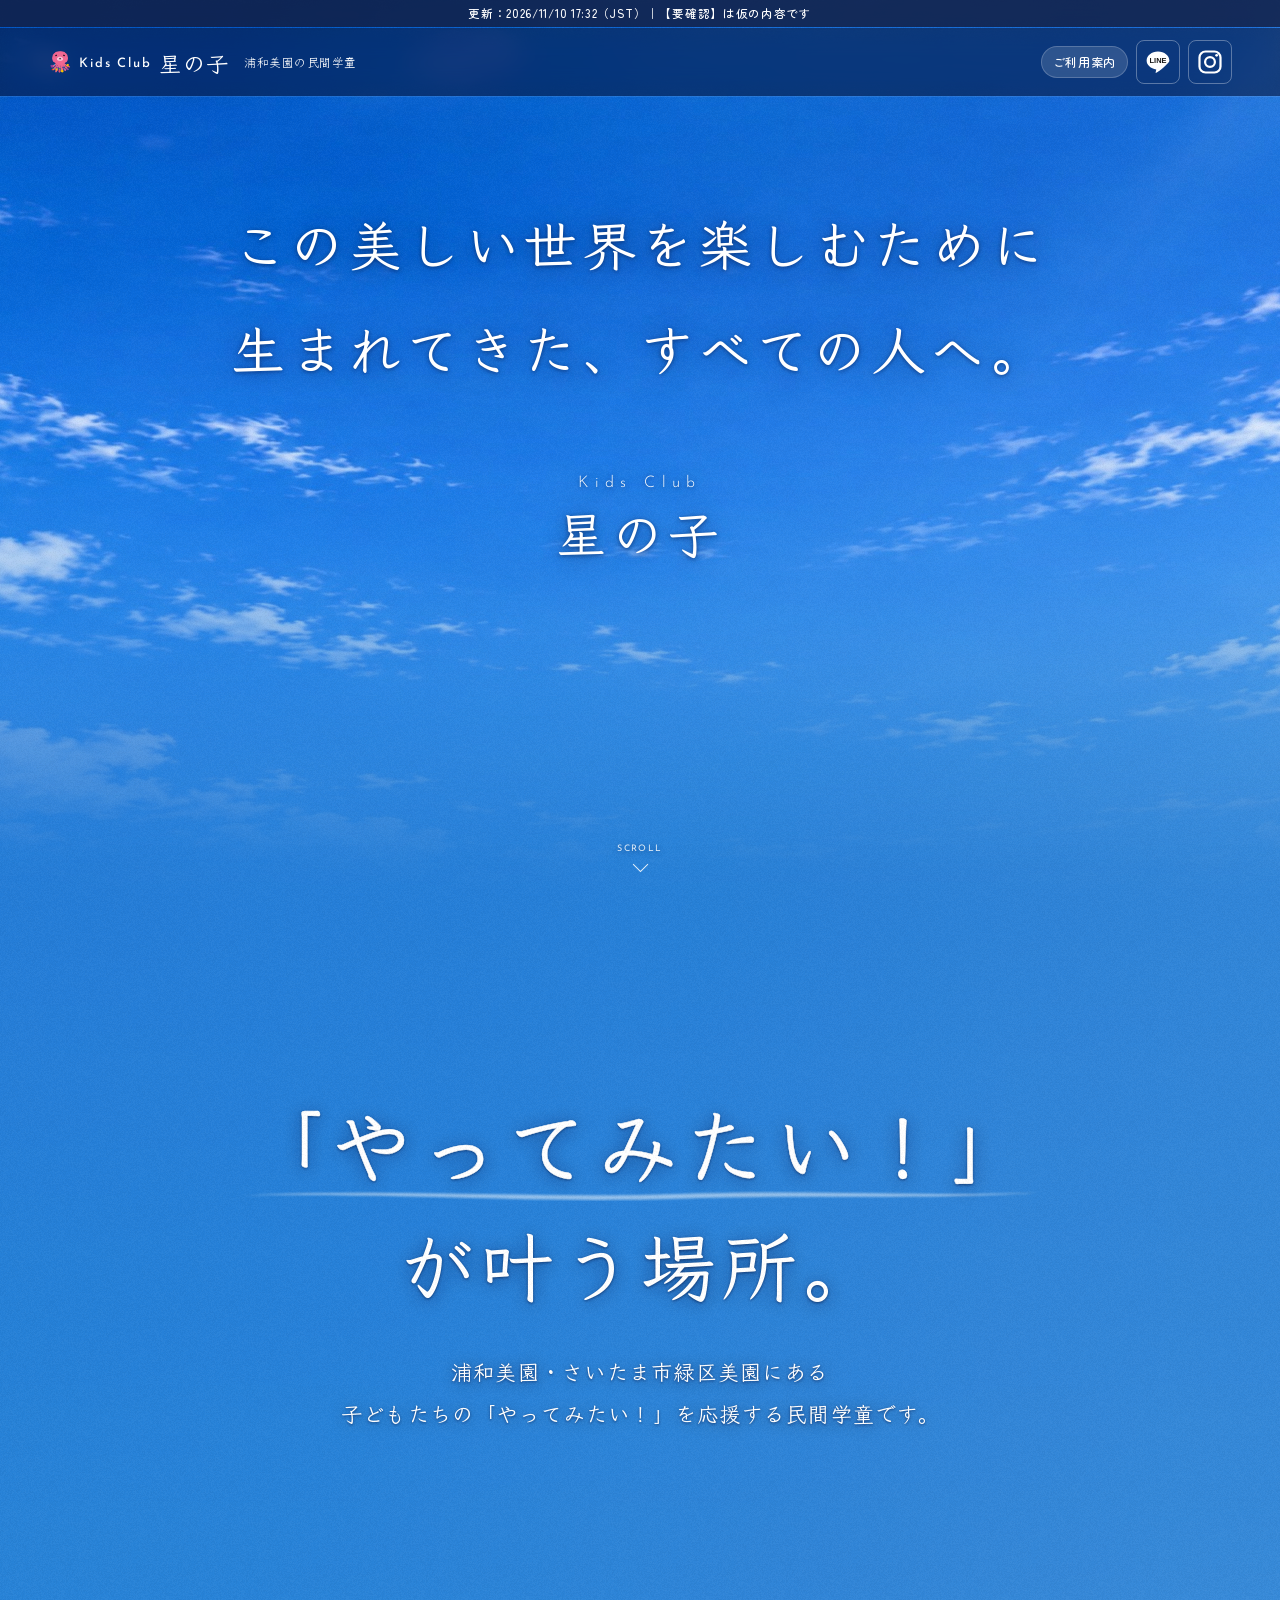
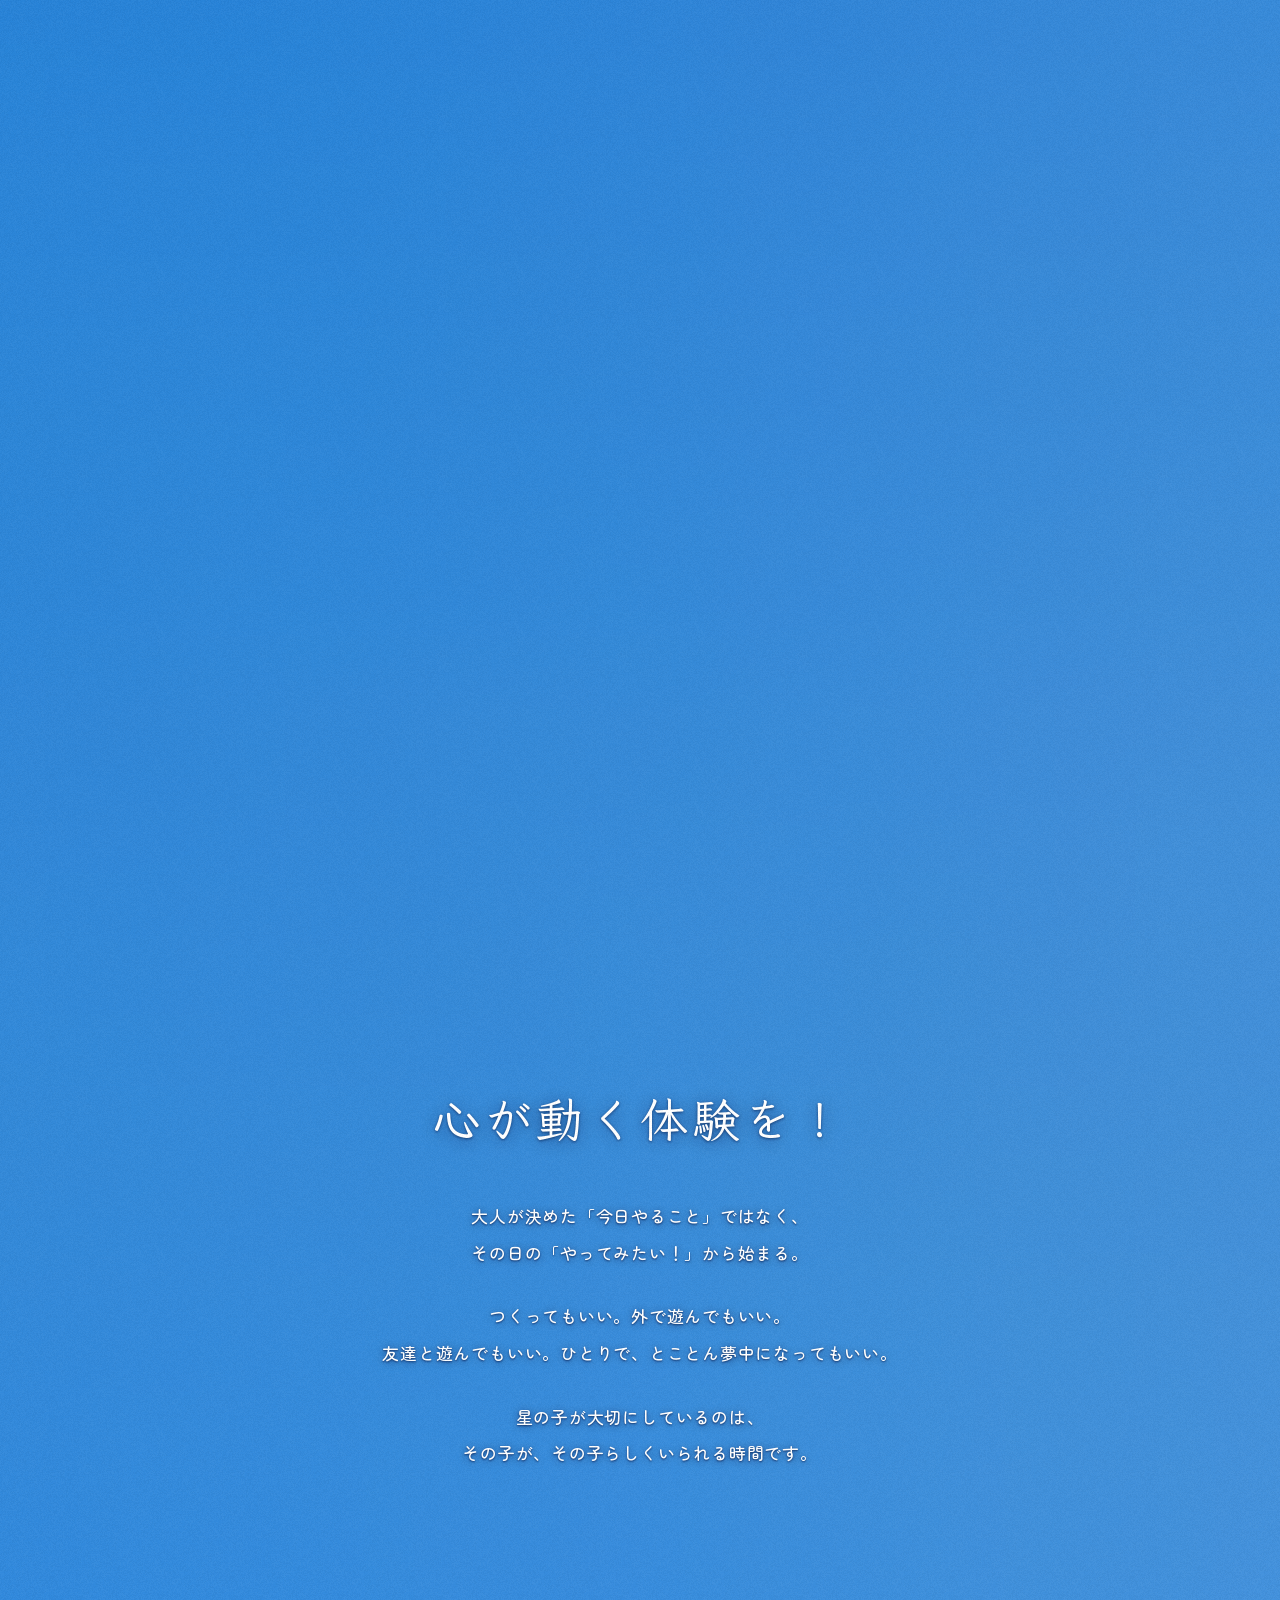
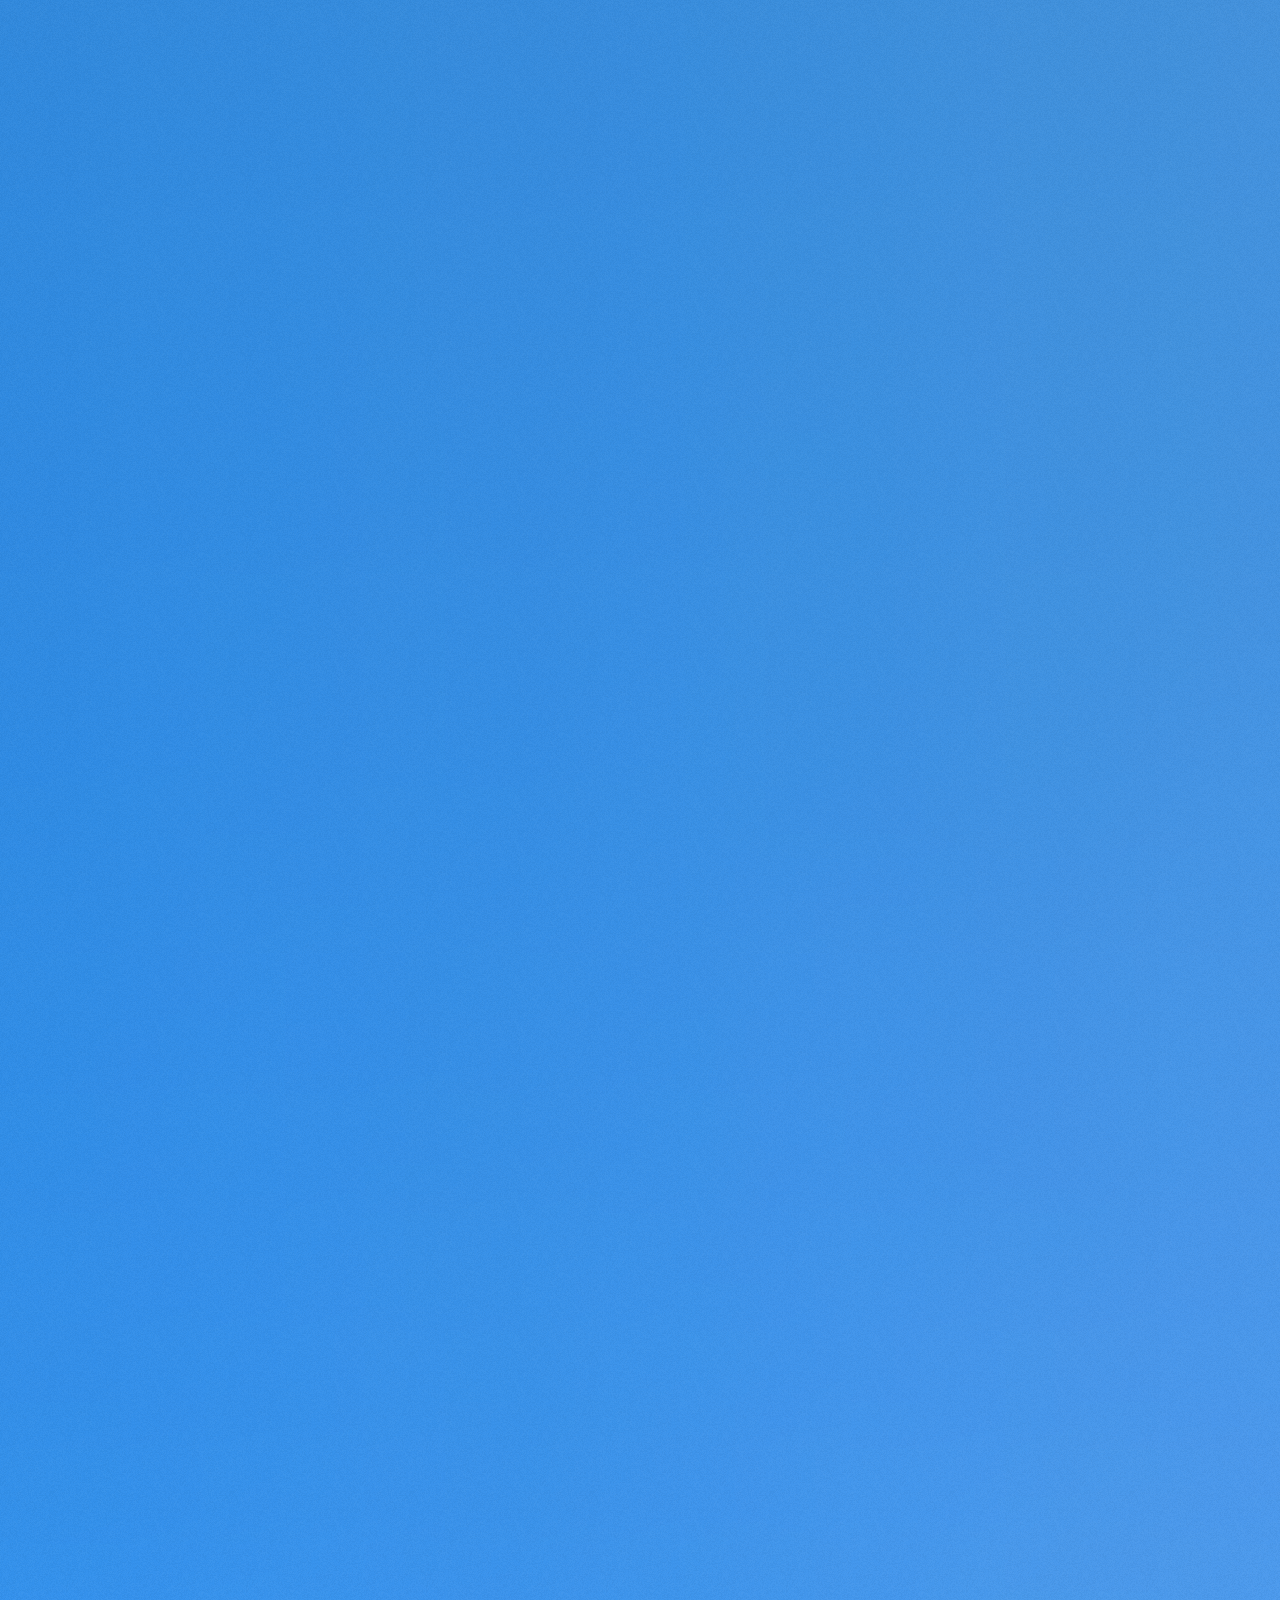
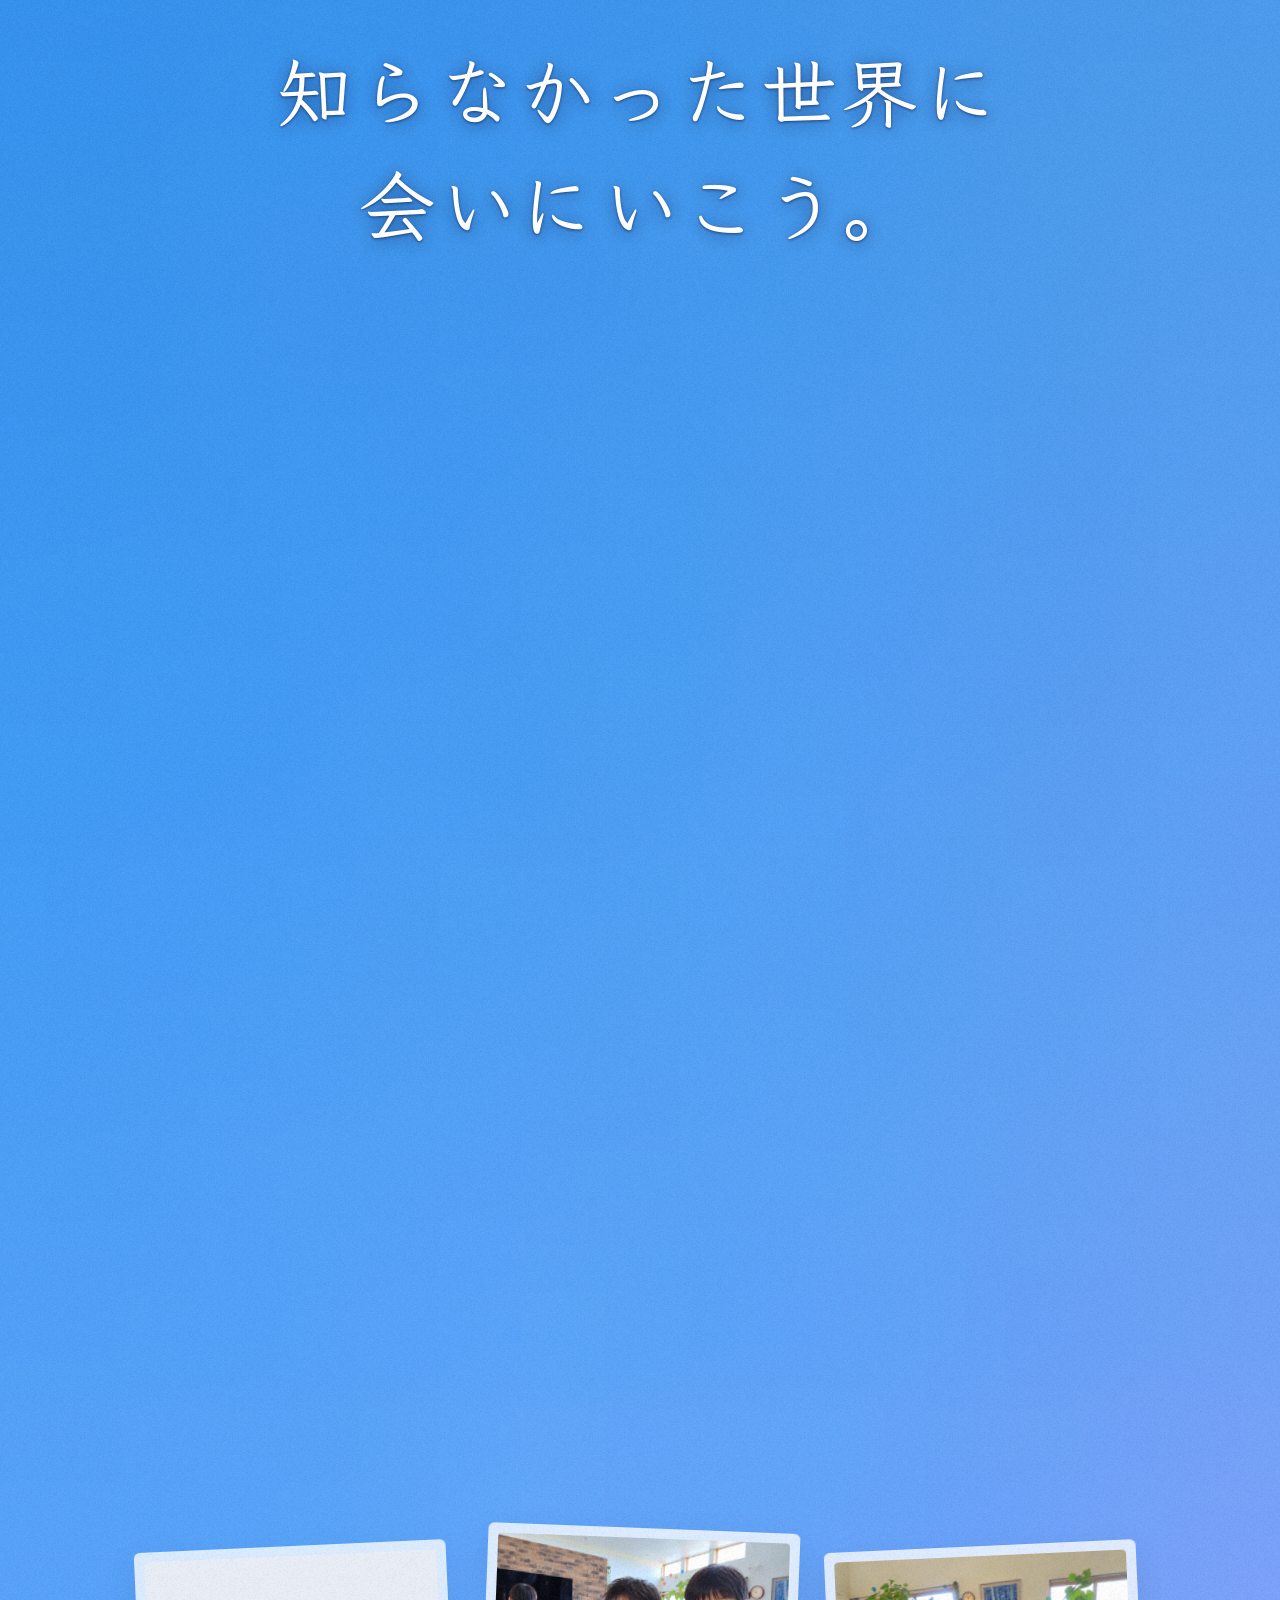
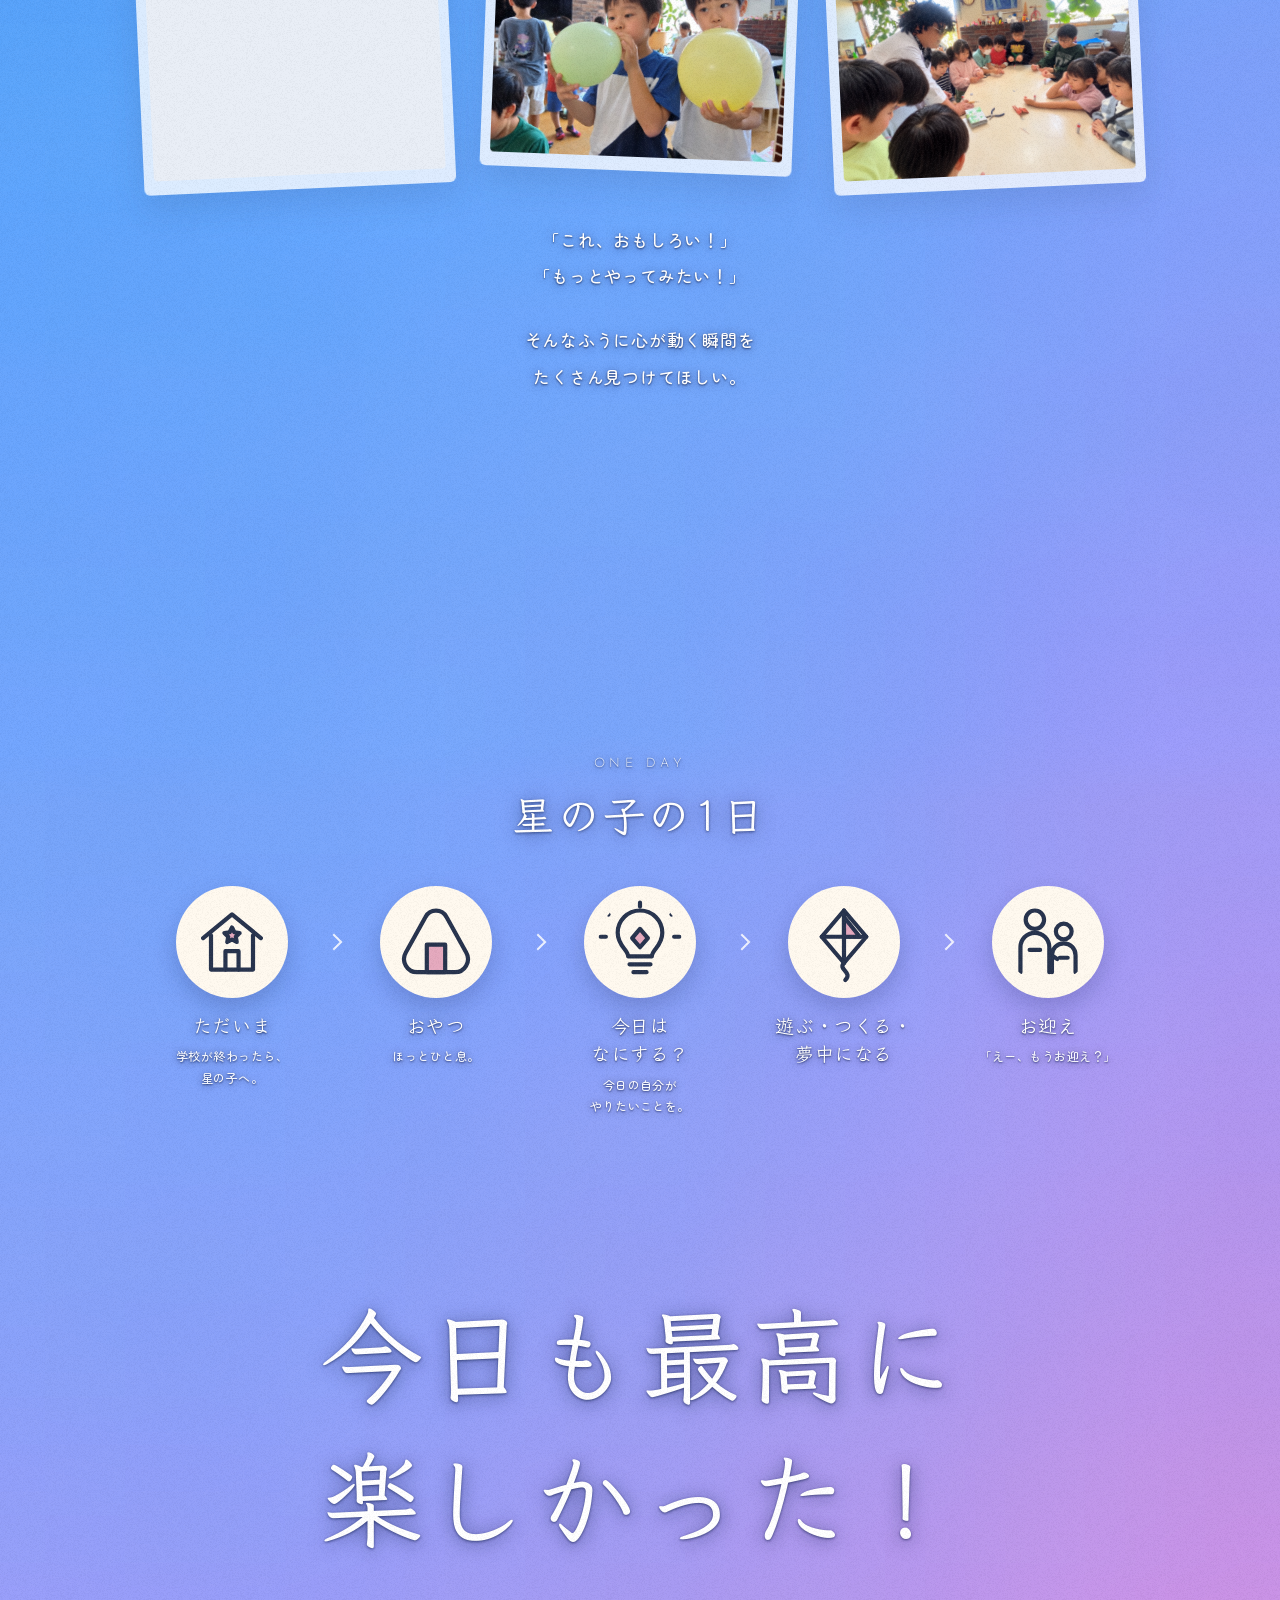
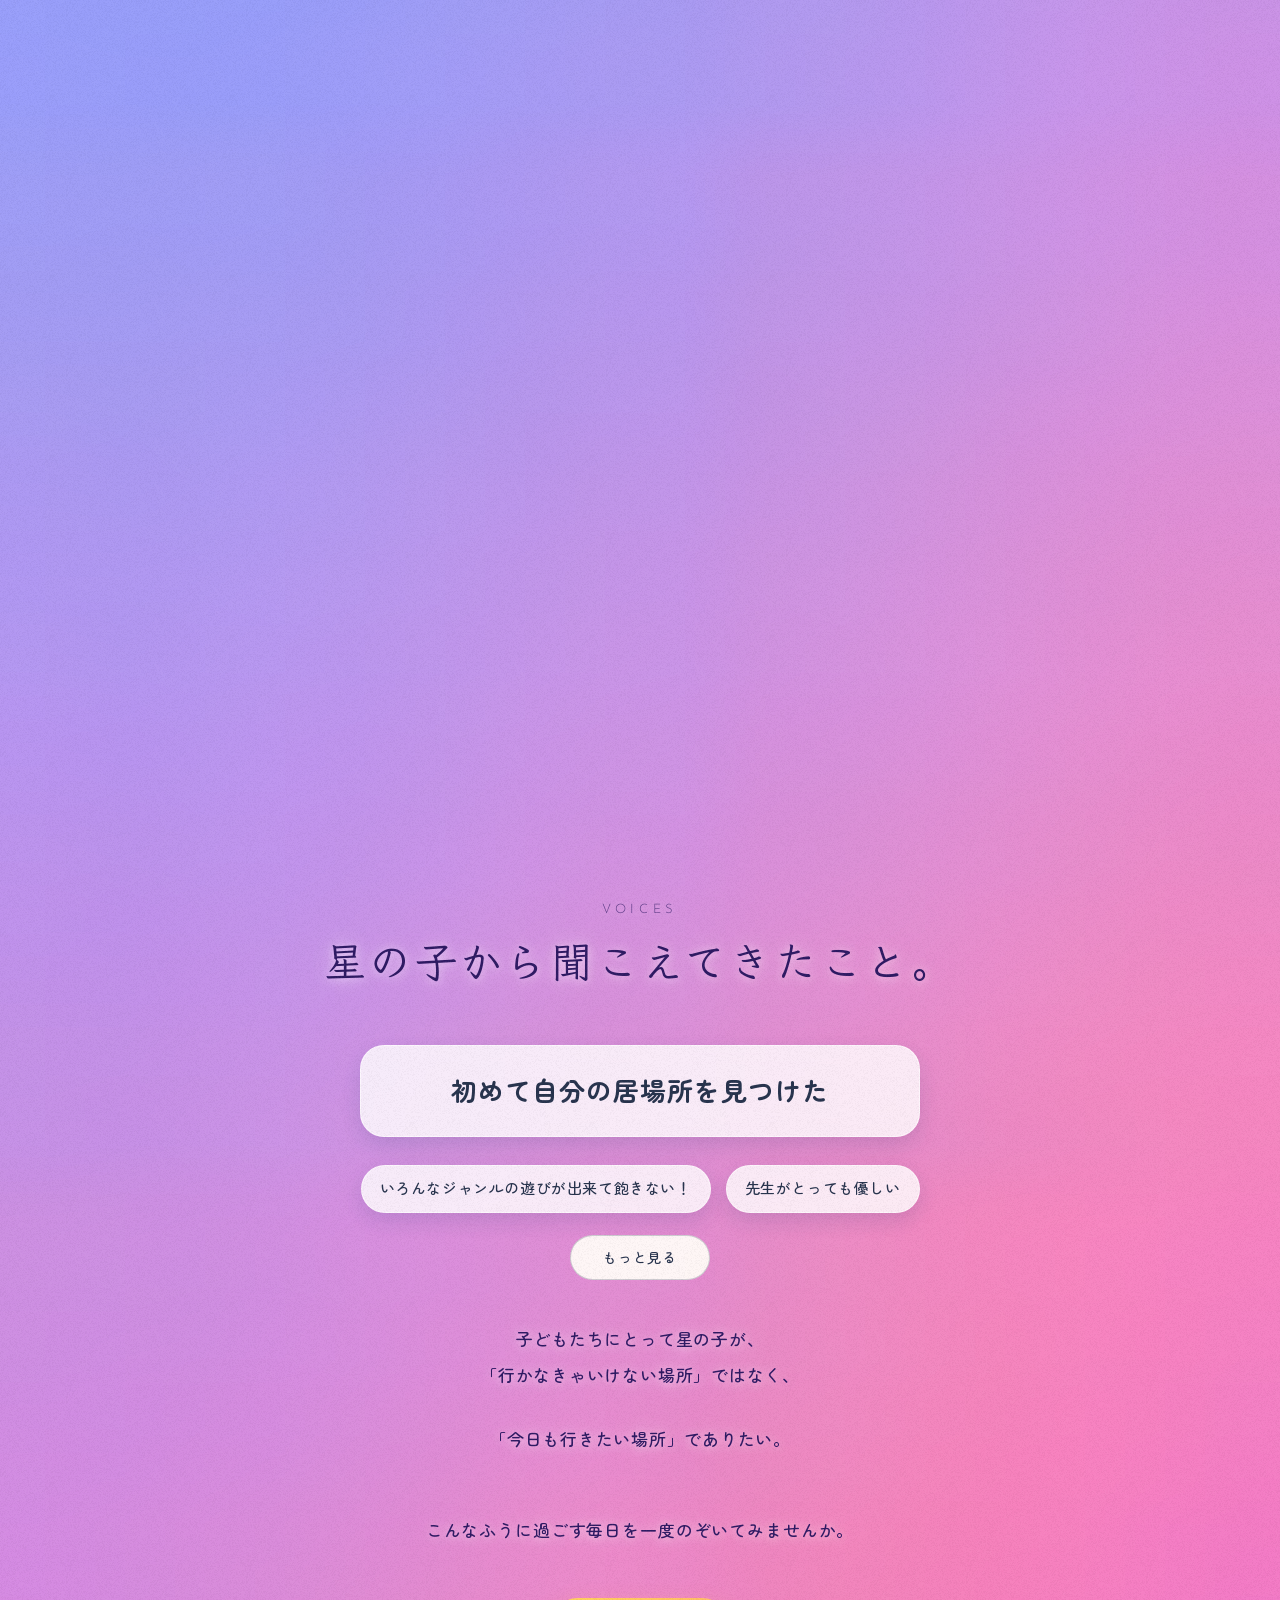
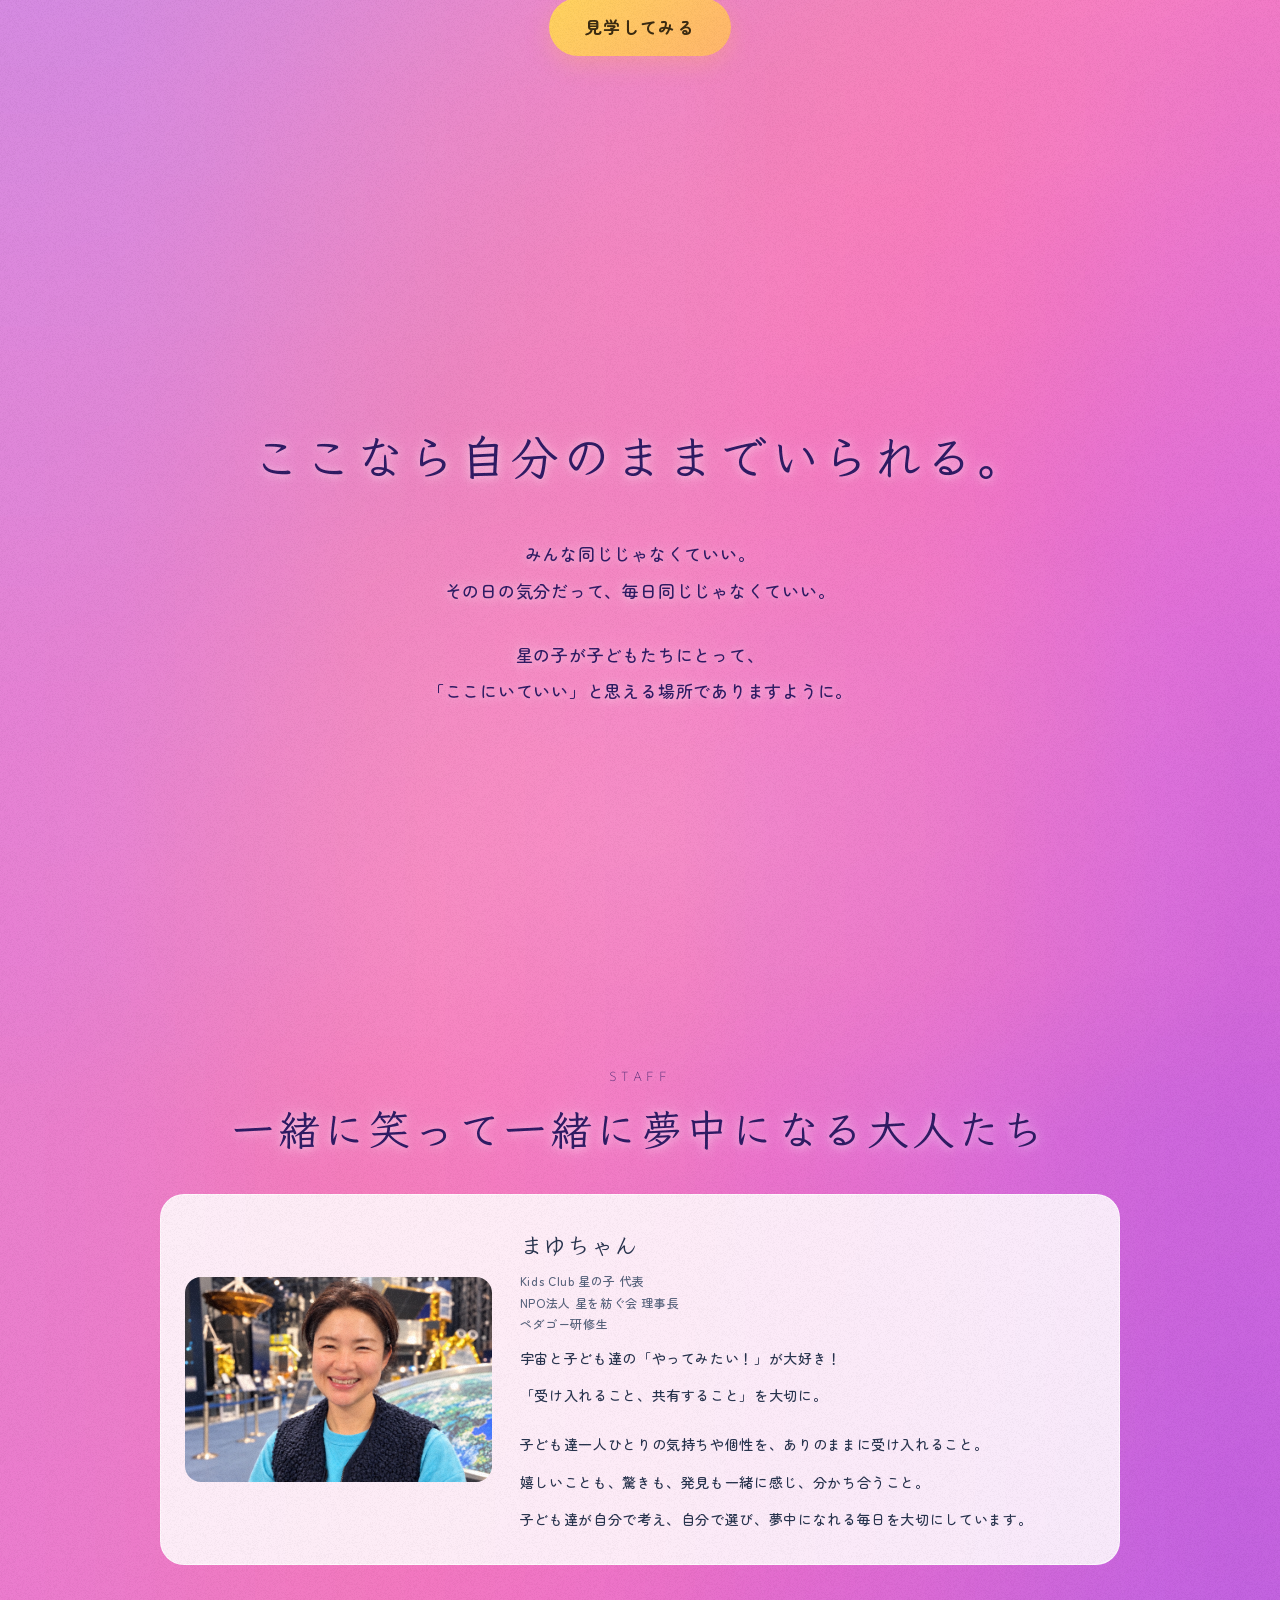
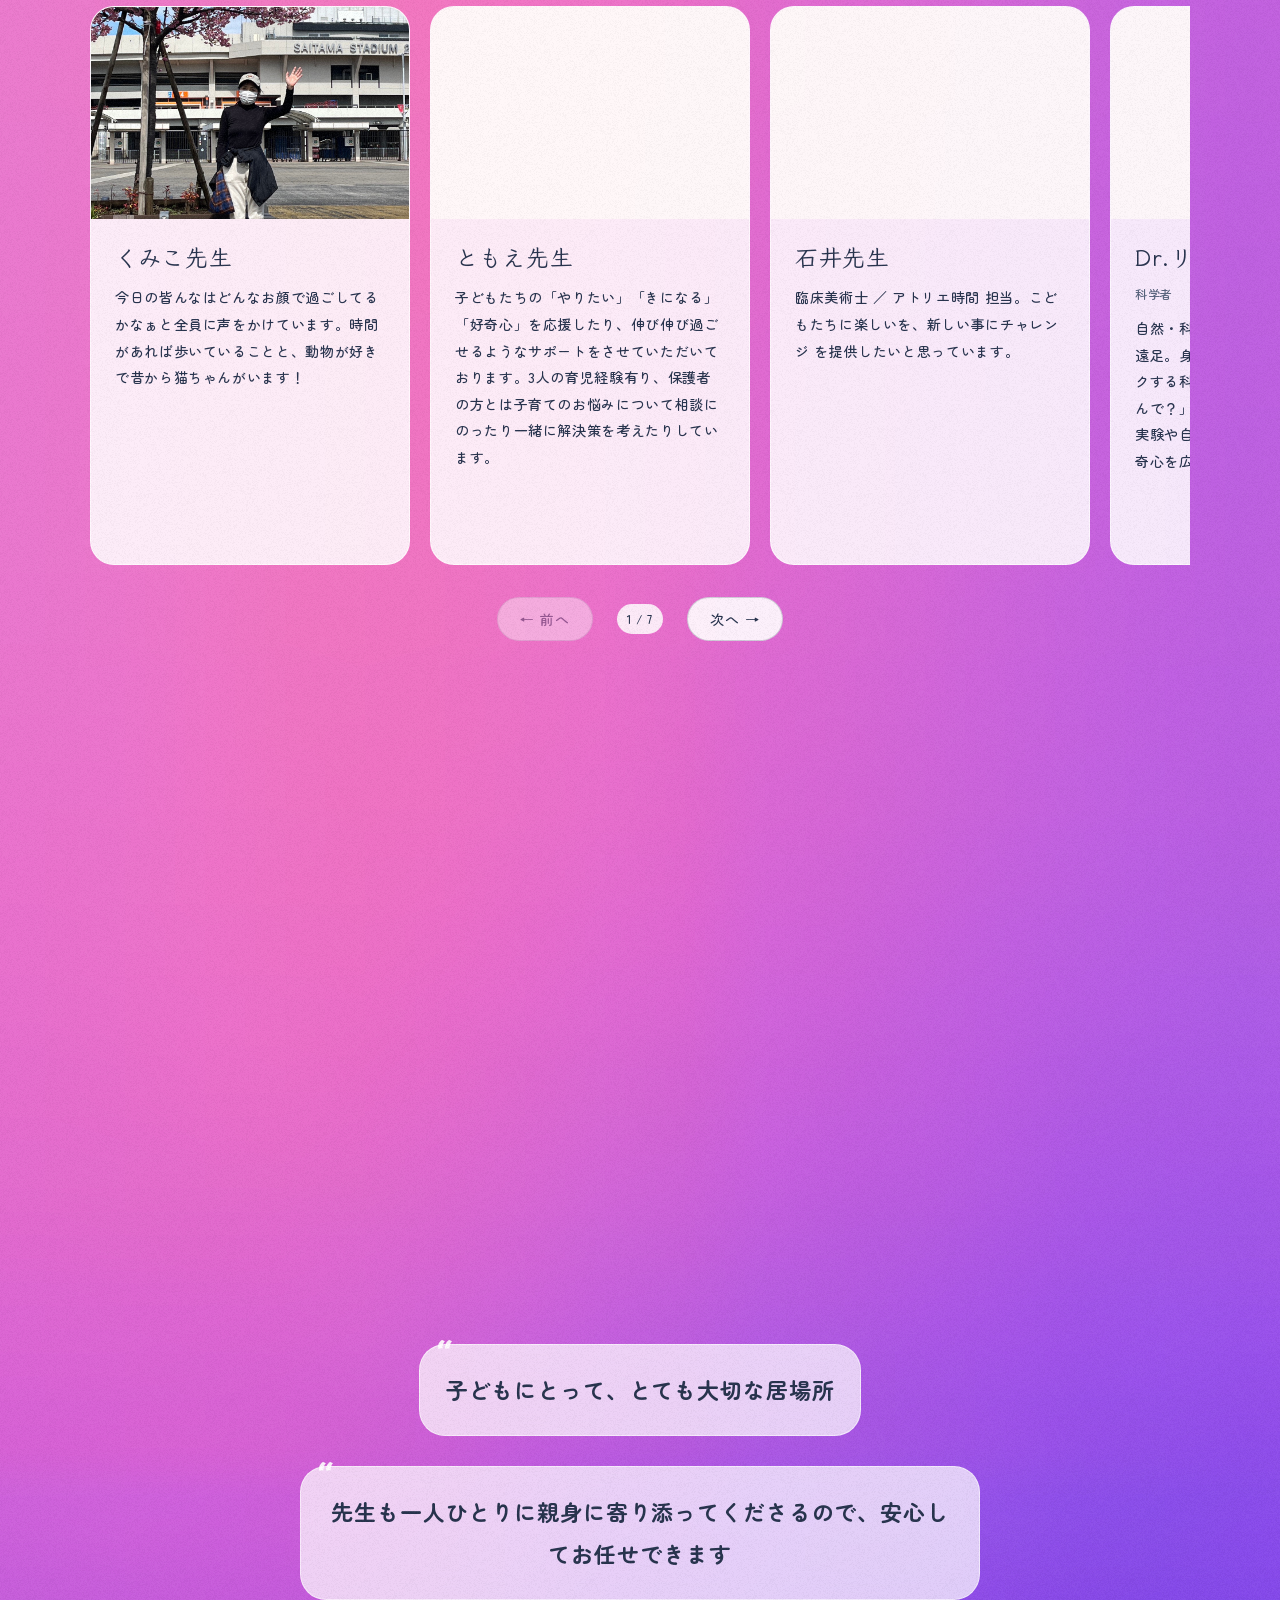
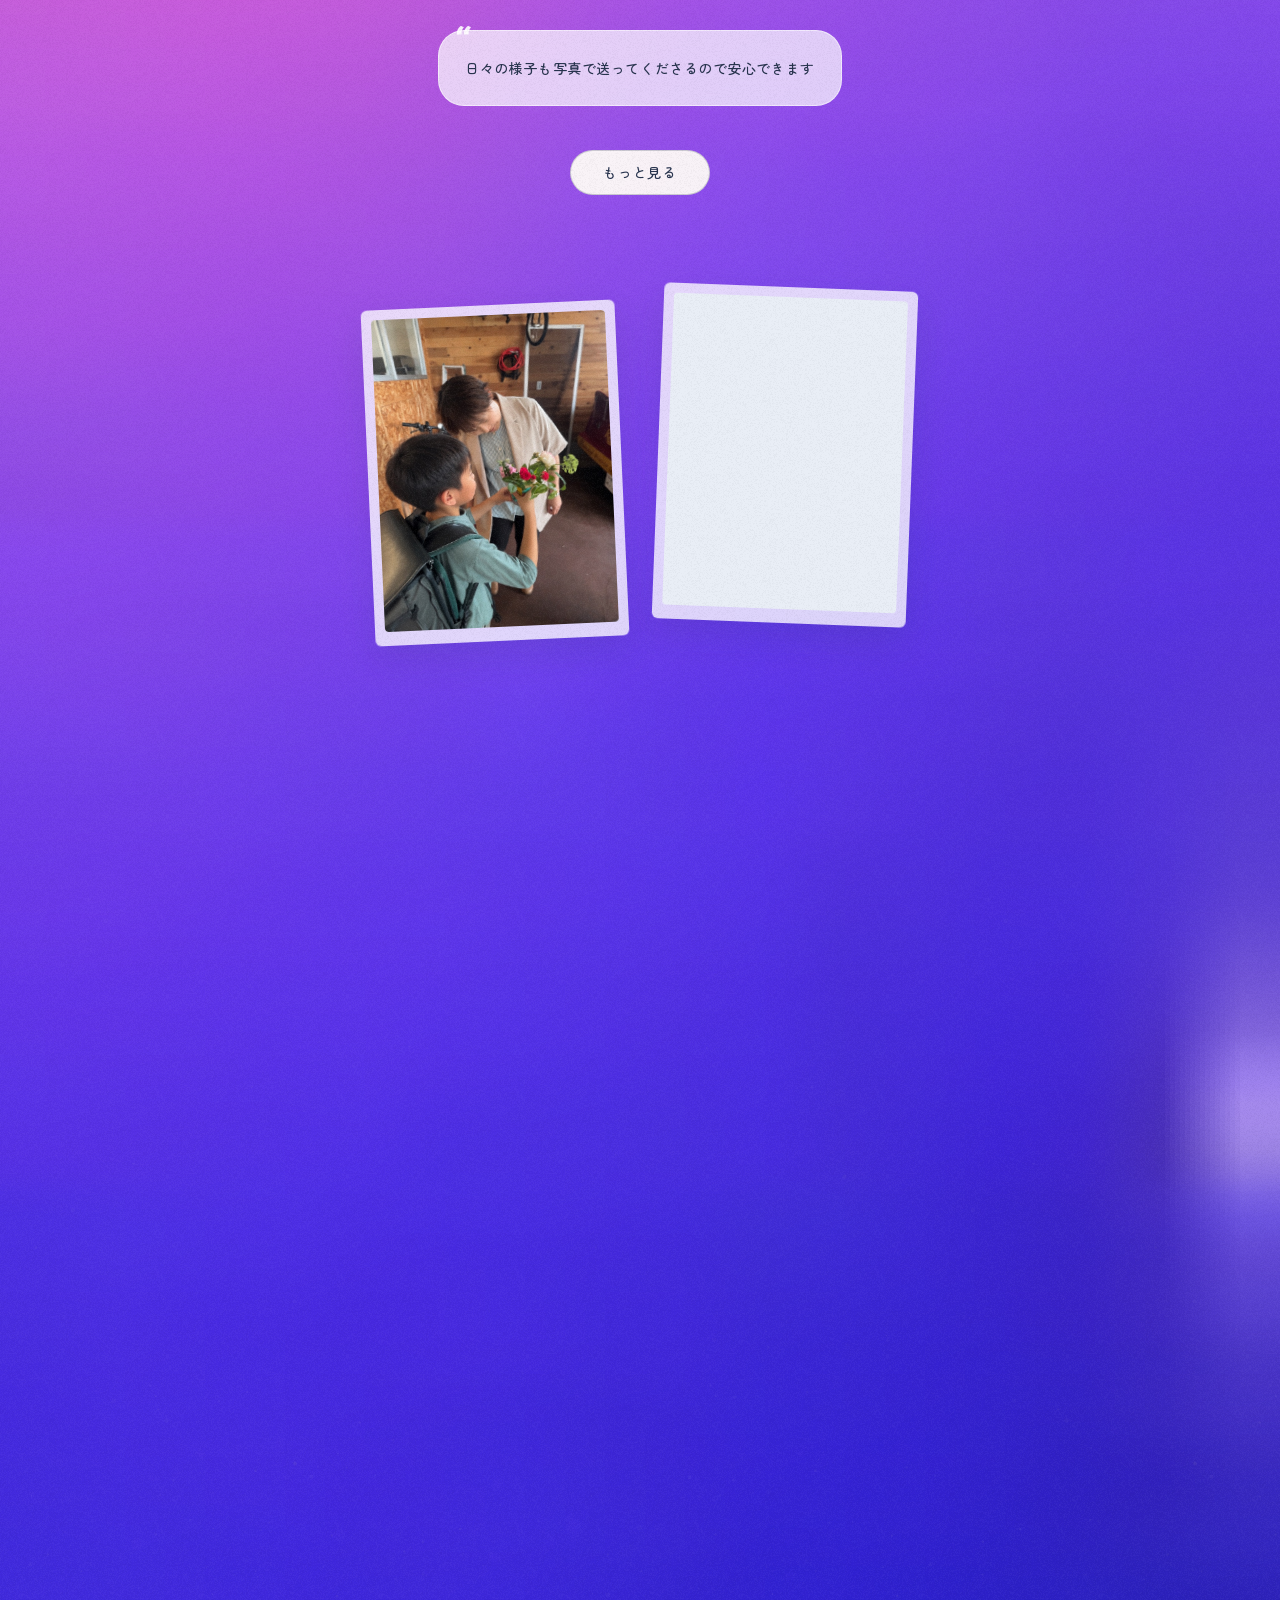
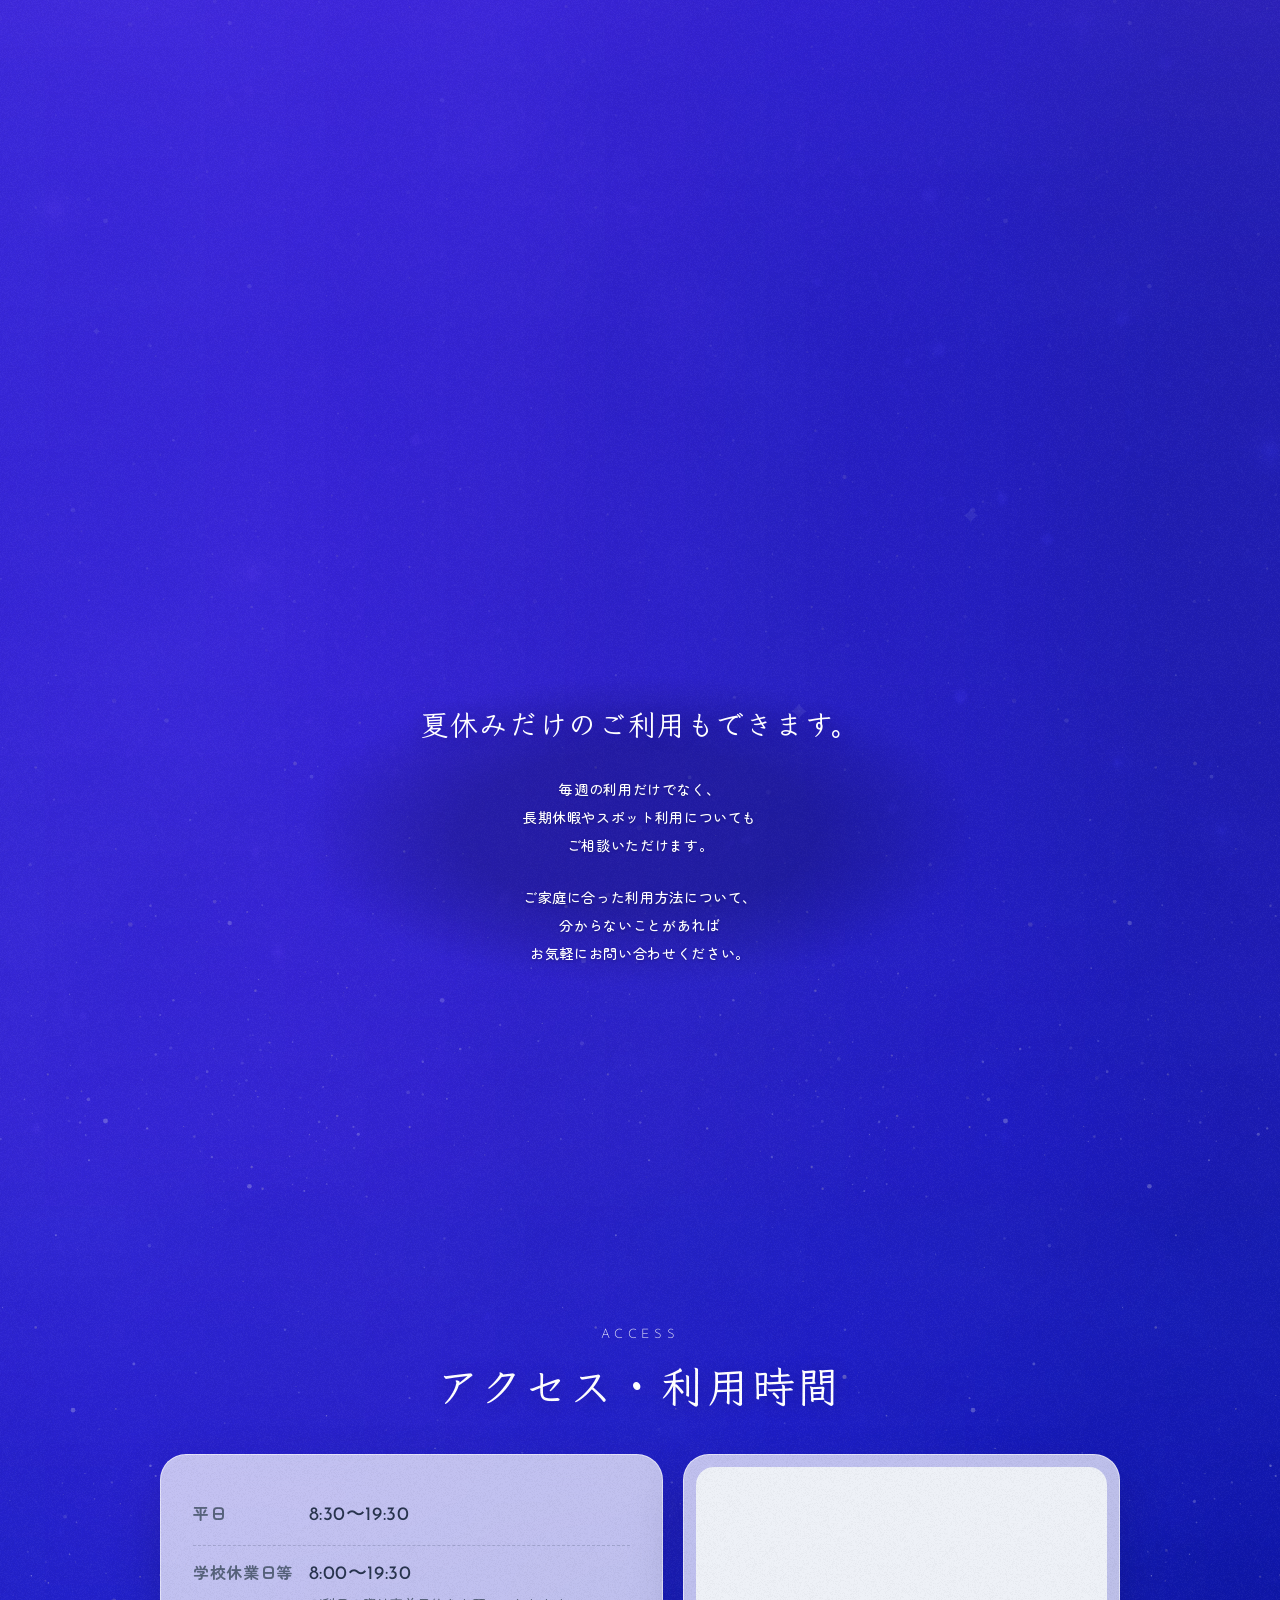
==== compare/white-text/index.html @ db09e5ba "Use Email footer label and refresh visible JST update time" ====
<!doctype html>
<html lang="ja">
<head>
<meta charset="utf-8">
<meta name="viewport" content="width=device-width, initial-scale=1, viewport-fit=cover">
<meta name="robots" content="noindex, nofollow">
<script>document.documentElement.classList.add('js')</script>
<title>浦和美園の民間学童｜Kids Club 星の子</title>
<meta name="description" content="浦和美園・さいたま市緑区美園の民間学童、Kids Club 星の子。子どもたちの「やってみたい！」を大切に、遊び・工作・科学・自然体験などを楽しめる場所です。先生紹介、料金、利用時間、アクセス、見学のご案内をご覧いただけます。">
<link rel="canonical" href="https://niniko99.github.io/hoshinoko-lp/">
<link rel="preconnect" href="https://fonts.googleapis.com">
<link rel="preconnect" href="https://fonts.gstatic.com" crossorigin>
<link href="https://fonts.googleapis.com/css2?family=Klee+One:wght@400;600&family=Zen+Maru+Gothic:wght@400;500;700&family=Josefin+Sans:wght@300;400;500;600;700&display=swap" rel="stylesheet">
<link rel="stylesheet" href="css/base.css?v=20261110-monochrome-social1">
<link rel="stylesheet" href="css/sections.css?v=20261110-choose-spacing1">
<link rel="stylesheet" href="css/space.css?v=20261110-photo-replay1">
<link rel="stylesheet" href="css/typography.css?v=20261027-read-weight2">
</head>
<body>

<svg width="0" height="0" style="position:absolute" aria-hidden="true">
  <symbol id="i-star" viewBox="0 0 24 24"><path d="M12 2.5l2.8 6 6.6.7-4.9 4.5 1.4 6.5L12 16.9l-5.9 3.3 1.4-6.5-4.9-4.5 6.6-.7z"/></symbol>
  <symbol id="i-camera" viewBox="0 0 64 64"><path d="M8 20h10l4-6h20l4 6h10v30H8z"/><circle cx="32" cy="35" r="9"/></symbol>
</svg>

<style>
.draft-bar{position:fixed;left:0;right:0;top:0;z-index:60;padding:calc(5px + env(safe-area-inset-top,0px)) 16px 5px;background:rgba(18,26,58,.8);-webkit-backdrop-filter:blur(8px);backdrop-filter:blur(8px);color:#fff;font:500 11.5px/1.5 "Zen Maru Gothic","Hiragino Maru Gothic ProN","Hiragino Sans",sans-serif;letter-spacing:.06em;text-align:center}
.site-header{top:var(--draft-bar-height,28px)}
@media(max-width:360px){.site-header{top:var(--draft-bar-height,48px)}}
</style>
<div class="draft-bar" data-nosnippet>更新：<time datetime="2026-11-10T17:32:36+09:00">2026/11/10 17:32</time>（JST）｜【要確認】は仮の内容です</div>
<header class="site-header" data-tone="light">
  <a class="brand" href="#top" aria-label="浦和美園の民間学童 Kids Club 星の子 トップへ">
    <img class="brand-mark" src="assets/src/hoshinoko-octopus-transparent.png" alt="" width="24" height="24" decoding="async">
    <span class="brand-identity"><span class="brand-sub">Kids Club</span><span class="brand-name">星の子</span></span>
    <span class="brand-area">浦和美園の民間学童</span>
  </a>
  <nav class="header-actions">
    <a class="header-cta" href="#price">ご利用案内</a>
    <a class="social-link social-link-line" href="https://line.me/R/ti/p/@274rrxlm" target="_blank" rel="noopener noreferrer" aria-label="公式LINE（新しいタブで開きます）" title="公式LINE">
      <svg viewBox="0 0 32 32" aria-hidden="true" focusable="false"><path fill="currentColor" d="M16 4C8.8 4 3 8.6 3 14.3c0 5.1 4.7 9.4 11 10.2l-.7 3.5c-.1.5.3.7.7.4 1.2-.7 6.6-4.2 9.5-7.2C27 18 29 16 29 14.3 29 8.6 23.2 4 16 4Z"/><text x="16" y="17.6" text-anchor="middle" fill="#171717" font-family="Arial,Helvetica,sans-serif" font-size="8.5" font-weight="700" letter-spacing="0">LINE</text></svg>
    </a>
    <a class="social-link social-link-instagram" href="https://www.instagram.com/hoshinoko42/" target="_blank" rel="noopener noreferrer" aria-label="星の子のInstagram（新しいタブで開きます）" title="Instagram">
      <svg viewBox="0 0 24 24" aria-hidden="true" focusable="false"><rect x="3" y="3" width="18" height="18" rx="5.2" fill="none" stroke="currentColor" stroke-width="1.9"/><circle cx="12" cy="12" r="4.2" fill="none" stroke="currentColor" stroke-width="1.9"/><circle cx="17.7" cy="6.3" r="1.2" fill="currentColor"/></svg>
    </a>
  </nav>
</header>

<main id="top">
  <!-- 背景：ページと一緒に流れる、ひと続きの宇宙。星はいちばん上から下までずっと見えていて、
       空の色だけが変わっていく（青 → 水色 → ピンク → 紫 → 藍 → 深い星空）。位置はJSが決める -->
  <div class="world-bg" aria-hidden="true">
    <div class="world-glow"></div>
    <div class="world-tex"></div>
    <div class="world-planet"></div>
    <div class="world-stars"></div>
    <div class="world-milky"><i class="glow"></i><i class="dust"></i></div>
  </div>

  <!-- 1 世界観 -->
  <section class="s-hero" id="hero">
    <div class="hero-inner">
      <h1 class="hero-copy">
        <span class="line reveal">この美しい世界を楽しむために</span>
        <span class="line reveal" style="--d:.35s">生まれてきた、すべての人へ。</span>
      </h1>
      <p class="hero-brand reveal" style="--d:.8s"><span>Kids Club</span>星の子</p>
    </div>
    <a class="scroll-cue" href="#yattemitai" aria-label="下へスクロール"><span class="scroll-cue-label" aria-hidden="true">SCROLL</span><span class="scroll-cue-arrow" aria-hidden="true"></span></a>
  </section>

  <!-- 2 やってみたい！ -->
  <section class="s-word" id="yattemitai">
    <h2 class="big-word reveal"><span class="marker">「やってみたい！」</span><br>が叶う場所。</h2>
    <p class="lead reveal" style="--d:.35s">浦和美園・さいたま市緑区美園にある<br>子どもたちの「やってみたい！」を<br class="sp">応援する民間学童です。</p>
  </section>

  <!-- 3 選ぶ・決める・やってみる・夢中になる -->
  <section class="s-choose" id="choose">
    <p class="mid-word reveal">放課後は子ども達にとって<br>唯一の自由時間。</p>
    <ul class="blobs">
      <li class="blob b-pink reveal">自分で<br>選ぶ。</li>
      <li class="blob b-yellow reveal" style="--d:.2s">自分で<br>決める。</li>
      <li class="blob b-mint reveal" style="--d:.4s">やって<br>みる。</li>
      <li class="blob b-blue reveal" style="--d:.6s">夢中に<br>なる。</li>
    </ul>
  </section>

  <!-- 4 好奇心の種 -->
  <section class="s-word" id="seeds">
    <p class="mid-word reveal">本物にふれる。</p>
    <p class="mid-word reveal" style="--d:.3s">心が動く体験を！</p>
    <div class="read reveal" style="--d:.6s">
      <p>大人が決めた「今日やること」ではなく、<br>その日の「やってみたい！」から始まる。</p>
      <p>つくってもいい。外で遊んでもいい。<br>友達と遊んでもいい。<br class="sp">ひとりで、とことん夢中になってもいい。</p>
      <p>星の子が大切にしているのは、<br><b>その子が、その子らしくいられる時間</b>です。</p>
    </div>
  </section>

  <!-- 5 子どもたちの写真 -->
  <section class="s-photos" id="photos" aria-label="星の子の子どもたち">
    <ul class="gallery">
      <li class="g reveal"><div class="ph-box filled"><img src="assets/photos/photo-kenbikyo-person-removed-20261031.jpg?v=20261031-removed1" alt="顕微鏡をのぞきこむ子ども" loading="lazy" decoding="async"></div></li>
      <li class="g reveal" style="--d:.08s"><div class="ph-box filled"><img src="assets/photos/photo-cake.jpg?v=1007c" alt="ケーキにクリームをしぼる子ども" loading="lazy" decoding="async"></div></li>
      <li class="g g-mwide reveal" style="--d:.16s"><div class="ph-box filled"><img src="assets/photos/photo-amimono.jpg?v=1007c" alt="かぎ針で編みものをする子どもたち" loading="lazy" decoding="async"></div></li>
      <li class="g g-full reveal" style="--d:.24s"><div class="ph-box filled"><img src="assets/photos/photo-bus-approved.png?v=20261014-approved1" alt="遠足のバスの中ではしゃぐ子どもたち" loading="lazy" decoding="async"></div></li>
    </ul>
    <p class="swipe-hint" aria-hidden="true">← スワイプ →</p>
  </section>

  <!-- 6 いっぱい遊ぼう -->
  <section class="s-word" id="play">
    <p class="big-word reveal">知らなかった世界に<br>会いにいこう。</p>
  </section>

  <!-- 7 できること -->
  <section class="s-can" id="can">
    <h2 class="sec-title reveal"><small>What we do</small>星の子でできること</h2>
    <p class="lead reveal" style="--d:.2s">好奇心の種をまく。</p>
    <ul class="cans">
      <li class="can reveal" style="--c:var(--blue-soft)"><svg class="ico" viewBox="0 0 64 64" aria-hidden="true"><path d="M24 8h16M27 8v16L13.5 47.5a6 6 0 0 0 5.2 9h26.6a6 6 0 0 0 5.2-9L37 24V8"/><path d="M17.8 40h28.4"/><circle cx="29" cy="48" r="2.4"/><circle cx="38" cy="45" r="1.6"/></svg><b>科学</b><span>実験や工作</span><p class="can-note">「なんで？」を<br>自分の手で確かめてみる。</p></li>
      <li class="can reveal" style="--d:.08s;--c:var(--pink-soft)"><svg class="ico" viewBox="0 0 64 64" aria-hidden="true"><path d="M32 9C18.2 9 8 18.8 8 31c0 11.6 9 21 20.4 21 3.3 0 5-2 5-4.4 0-3-2.8-4-2.8-6.8 0-2.5 2-4.4 4.6-4.4h5.4C49.4 36.4 56 31 56 23.8 56 15 45.6 9 32 9z"/><circle cx="20" cy="27" r="3"/><circle cx="29" cy="18.5" r="3"/><circle cx="40.5" cy="19.5" r="3"/><circle cx="19.5" cy="39" r="3"/></svg><b>アート</b><span>折り紙・絵・絵本作り</span><p class="can-note">頭の中にあるものを、<br>自由にかたちにしてみる。</p></li>
      <li class="can reveal" style="--d:.16s;--c:var(--mint-soft)"><svg class="ico" viewBox="0 0 64 64" aria-hidden="true"><path d="M32 56V30"/><path d="M32 34c0-10 8-16 18-16 0 10-8 16-18 16z"/><path d="M32 42c0-8-6-13-14-13 0 8 6 13 14 13z"/><path d="M18 56h28"/></svg><b>自然</b><span>外遊び・虫・植物</span><p class="can-note">触って、見つけて、驚いて。<br>世界のおもしろさに出会う。</p></li>
      <li class="can reveal" style="--d:.24s;--c:var(--yellow-soft)"><svg class="ico" viewBox="0 0 64 64" aria-hidden="true"><path d="M12 30h40v13a11 11 0 0 1-11 11H23a11 11 0 0 1-11-11z"/><path d="M7 30h50M27 30v-3.5h10V30"/><path d="M24 20c-3-3 3-5.5 0-9M32 20c-3-3 3-5.5 0-9M40 20c-3-3 3-5.5 0-9"/></svg><b>料理</b><span>パン作り・夢のごはん</span><p class="can-note">つくる楽しさも、<br>みんなで食べるおいしさも。</p></li>
      <li class="can reveal" style="--d:.32s;--c:var(--blue-soft)"><svg class="ico" viewBox="0 0 64 64" aria-hidden="true"><rect x="14" y="20" width="36" height="36" rx="10"/><path d="M24 20v-4a8 8 0 0 1 16 0v4"/><path d="M22 38h20v10H22z"/></svg><b>遠足</b><span>ピクニック・おでかけ</span><p class="can-note">いつもの場所を飛び出したら、<br>はじめての世界が待っている。</p></li>
      <li class="can reveal" style="--d:.4s;--c:var(--pink-soft)"><svg class="ico" viewBox="0 0 64 64" aria-hidden="true"><path d="m13 30 27-16 8 14-27 16zM10 31l4-2 8 14-4 2zM39 14l5-3 10 18-5 3M32 38v18M32 43 21 56M32 43l11 13"/><path d="m15 9 1.5 3 3.5.5-2.5 2.5.5 3.5-3-1.7-3 1.7.5-3.5-2.5-2.5 3.5-.5zM52 43v6M49 46h6"/></svg><b>宇宙</b><span>天体望遠鏡・星・惑星・ISS</span><p class="can-note">見上げた空の、その先へ。<br>月も、土星も、木星も。<br>星の子の屋上はもう宇宙。</p></li>
    </ul>
    <ul class="scatter wide">
      <li class="ph reveal"><div class="ph-box filled"><img src="assets/photos/photo-mizuasobi.jpg?v=1007c" alt="水鉄砲で水あそびをする子どもたち" loading="lazy" decoding="async"></div></li>
      <li class="ph reveal" style="--d:.12s"><div class="ph-box filled"><img src="assets/photos/photo-fuusen.jpg?v=1007c" alt="風船をふくらませる子どもたち" loading="lazy" decoding="async"></div></li>
      <li class="ph reveal" style="--d:.24s"><div class="ph-box filled science-photo"><img src="assets/photos/photo-science-table-expanded-v2-20261027.png" alt="白衣の先生と子どもたちが机を囲んで実験する様子" loading="lazy" decoding="async"></div></li>
    </ul>
    <div class="read reveal">
      <p>「これ、おもしろい！」<br>「もっとやってみたい！」</p>
      <p>そんなふうに心が動く瞬間を<br><b>たくさん見つけてほしい。</b></p>
    </div>
  </section>

  <!-- 8 1日の流れ -->
  <section class="s-day" id="day">
    <h2 class="sec-title reveal"><small>One day</small>星の子の1日</h2>
    <ol class="flow">
      <li class="reveal"><svg class="ico" viewBox="0 0 64 64" aria-hidden="true" focusable="false"><path d="M10 29 32 11l22 18"/><path d="M16 27v26h32V27"/><path d="M27 53V39h10v14"/><path class="day-accent" d="M32 21l1.8 3.6 4 .6-2.9 2.8.7 4-3.6-1.9-3.6 1.9.7-4-2.9-2.8 4-.6z"/></svg><b>ただいま</b><span class="flow-note">学校が終わったら、<br>星の子へ。</span></li>
      <li class="reveal" style="--d:.1s"><svg class="ico" viewBox="0 0 64 64" aria-hidden="true" focusable="false"><path d="M24 13a9 9 0 0 1 16 0l15 27a10 10 0 0 1-9 15H18a10 10 0 0 1-9-15Z"/><path class="day-accent" d="M25 34h14v21H25z"/></svg><b>おやつ</b><span class="flow-note">ほっとひと息。</span></li>
      <li class="reveal" style="--d:.2s"><svg class="ico" viewBox="0 0 64 64" aria-hidden="true" focusable="false"><path d="M23 43c0-5-8-8-8-18a17 17 0 0 1 34 0c0 10-8 13-8 18Z"/><path d="M24 49h16M27 55h10"/><path class="day-accent" d="m26 29 6-7 6 7-6 7z"/><path d="M32 5V2M8 11l-3-3M56 11l3-3M6 28H2M58 28h4"/></svg><b>今日は<br>なにする？</b><span class="flow-note">今日の自分が<br>やりたいことを。</span></li>
      <li class="reveal" style="--d:.3s"><svg class="ico" viewBox="0 0 64 64" aria-hidden="true" focusable="false"><path d="m32 8 17 20-17 20-17-20Z"/><path d="M32 8v40M15 28h34"/><path d="M32 48c-5 5 7 7 1 13"/><path class="day-accent" d="m32 13 12 15H32Z"/></svg><b>遊ぶ・つくる・<br>夢中になる</b></li>
      <li class="reveal" style="--d:.4s"><svg class="ico" viewBox="0 0 64 64" aria-hidden="true" focusable="false"><circle cx="22" cy="15" r="7"/><circle cx="44" cy="24" r="6"/><path d="M11 55V36a11 11 0 0 1 22 0v19M35 55V42a9 9 0 0 1 18 0v13M33 41l6 4"/><path class="day-accent" d="M18 38h8M41 44h6"/></svg><b>お迎え</b><span class="flow-note">「えー、もうお迎え？」</span></li>
    </ol>
    <p class="swipe-hint" aria-hidden="true">← スワイプ →</p>
    <p class="today-big reveal" aria-label="今日も最高に楽しかった！"><span class="l">今日も最高に</span><span class="l">楽しかった！</span></p>
    <div class="read reveal">
      <p>「今日ね、こんなの作ったよ！」<br>「明日は、あれやりたい！」</p>
      <p>帰り道に、そんな話が聞こえてくる。</p>
    </div>
    <ul class="scatter tall">
      <li class="ph reveal"><div class="ph-box filled"><img src="assets/photos/photo-birthday.jpg?v=1007c" alt="お誕生日のケーキを囲む子どもたち" loading="lazy" decoding="async"></div></li>
      <li class="ph reveal" style="--d:.12s"><div class="ph-box filled"><img src="assets/photos/photo-amenohi.jpg?v=1007c" alt="雨の日、ひとつの傘で帰る子どもたちの後ろ姿" loading="lazy" decoding="async"></div></li>
      <li class="ph reveal pc-only" style="--d:.24s"><div class="ph-box filled"><img src="assets/photos/photo-kawa.jpg?v=1007c" alt="川で釣った魚を見せてくれる子ども" loading="lazy" decoding="async"></div></li>
    </ul>
  </section>

  <!-- 9 子どもたちの声（まゆちゃんが実際に聞いた言葉） -->
  <section class="s-kidsvoice" id="kidsvoice">
    <h2 class="sec-title reveal"><small>Voices</small>星の子から<br class="sp">聞こえてきたこと。</h2>
    <ul class="kv-list" data-voices-initial="3">
      <li class="kv kv-big reveal">初めて自分の居場所を見つけた</li>
      <li class="kv reveal">いろんなジャンルの遊びが出来て飽きない！</li>
      <li class="kv reveal">先生がとっても優しい</li>
      <li class="kv reveal">年上のお兄さんとも遊べて楽しい、宿題も教えてもらえる</li>
      <li class="kv reveal">とにかく大好き！</li>
      <li class="kv reveal">自由に過ごせる！</li>
      <li class="kv reveal">自分に合ってる！</li>
      <li class="kv reveal">アポロが可愛い！</li>
      <li class="kv reveal">たくさんの友達がいる！</li>
      <li class="kv reveal">お迎え早すぎ〜！！</li>
      <li class="kv reveal">星の子のおにぎりもパンも、本当に特別に美味しい！</li>
      <li class="kv reveal">わたあめが作れる</li>
      <li class="kv reveal">俺は3年も2年も友達がいるから。</li>
      <li class="kv reveal">え？今日1日星の子？よっしゃー！</li>
      <li class="kv kv-big reveal">楽しくて幸せな学童</li>
      <li class="kv reveal">みんなでチャンバラが楽しい</li>
      <li class="kv reveal">季節ごとに変わる遠足がすごく楽しい</li>
      <li class="kv reveal">実験がおもしろい</li>
      <li class="kv reveal">リン先生が面白い</li>
    </ul>
    <div class="read reveal">
      <p>子どもたちにとって星の子が、<br>「行かなきゃいけない場所」ではなく、</p>
      <p><b>「今日も行きたい場所」でありたい。</b></p>
    </div>
    <div class="cta-mid reveal">
      <p>こんなふうに過ごす毎日を<br class="sp">一度のぞいてみませんか。</p>
      <a class="btn-mid" href="https://line.me/R/ti/p/@274rrxlm" target="_blank" rel="noopener noreferrer" aria-label="見学してみる（公式LINE・新しいタブで開きます）">見学してみる</a>
    </div>
  </section>

  <!-- 10 ここなら、自分のままでいられる -->
  <section class="s-word" id="belonging">
    <h2 class="mid-word reveal">ここなら<br class="sp">自分のままでいられる。</h2>
    <div class="read reveal" style="--d:.3s">
      <p>みんな同じじゃなくていい。<br>その日の気分だって、毎日同じじゃなくていい。</p>
      <p>星の子が子どもたちにとって、<br>「ここにいていい」と思える場所でありますように。</p>
    </div>
  </section>

  <!-- 11 スタッフ -->
  <section class="s-staff" id="staff">
    <h2 class="sec-title reveal" id="staff-title"><small>Staff</small>一緒に笑って<br class="sp">一緒に夢中になる大人たち</h2>
    <article class="staff staff-representative" aria-labelledby="mayu-name">
          <div class="staff-photo"><img src="assets/photos/staff/mayu.jpg" alt="まゆちゃん" loading="lazy" decoding="async"></div>
          <div class="staff-copy"><h3 id="mayu-name">まゆちゃん</h3>
            <p class="staff-role">Kids Club 星の子 代表<br>NPO法人 星を紡ぐ会 理事長<br>ペダゴー研修生</p>
            <p>宇宙と子ども達の「やってみたい！」<span class="staff-phrase">が大好き！</span></p>
            <p class="staff-principle">「受け入れること、共有すること」<span class="staff-phrase">を大切に。</span></p>
            <p>子ども達一人ひとりの気持ちや個性を、ありのままに受け入れること。</p>
            <p>嬉しいことも、驚きも、発見も一緒に感じ、分かち合うこと。</p>
            <p>子ども達が自分で考え、自分で選び、夢中になれる毎日を大切にしています。</p>
          </div>
    </article>
    <div class="staff-carousel" role="region" aria-labelledby="staff-title">
      <p class="swipe-hint" id="staff-hint">横にスワイプして、みんなの紹介を見る <span aria-hidden="true">→</span></p>
      <ul class="staff-list" id="staff-cards" tabindex="0" aria-label="先生とあぽろの紹介" aria-describedby="staff-hint">
        <li class="staff">
          <div class="staff-photo"><img src="assets/photos/staff/kumiko-cherry.jpg" alt="くみこ先生（桜の木の横で手を上げている写真）" loading="lazy" decoding="async"></div>
          <div class="staff-copy"><h3>くみこ先生</h3><p>今日の皆んなはどんなお顔で過ごしてるかなぁと全員に声をかけています。時間があれば歩いていることと、動物が好きで昔から猫ちゃんがいます！</p>
          </div>
        </li>
        <li class="staff">
          <div class="staff-photo"><img src="assets/photos/staff/tomoe-smile-20261027.jpg" alt="ともえ先生（本を手に微笑む写真）" loading="lazy" decoding="async"></div>
          <div class="staff-copy"><h3>ともえ先生</h3><p>子どもたちの「やりたい」「きになる」「好奇心」を応援したり、伸び伸び過ごせるようなサポートをさせていただいております。3人の育児経験有り、保護者の方とは子育てのお悩みについて相談にのったり一緒に解決策を考えたりしています。</p></div>
        </li>
        <li class="staff">
          <div class="staff-photo staff-photo-wide"><img src="assets/photos/staff/ishii-gentle-zoomout-v4.png" alt="石井先生（広いアトリエの中で制作する姿）" loading="lazy" decoding="async"></div>
          <div class="staff-copy"><h3>石井先生</h3><p>臨床美術士 ／ アトリエ時間 担当。こどもたちに楽しいを、新しい事にチャレンジ を提供したいと思っています。</p></div>
        </li>
        <li class="staff">
          <div class="staff-photo"><img src="assets/photos/staff/dr-rin.jpg" alt="Dr.リン先生" loading="lazy" decoding="async"></div>
          <div class="staff-copy"><h3>Dr.リン先生</h3><p class="staff-role">科学者</p><p>自然・科学・探究活動／特別イベント・遠足。身近な自然の不思議から、ワクワクする科学の世界まで！ 子ども達の「なんで？」「やってみたい！」を大切に、実験や自然観察、遠足などを通して、好奇心を広げてくれる先生です。</p></div>
        </li>
        <li class="staff">
          <div class="staff-photo"><img src="assets/photos/staff/wakky-restored-v1.png" alt="わっきー先生" loading="lazy" decoding="async"></div>
          <div class="staff-copy"><h3>わっきー先生</h3><p class="staff-role">本気で遊ぶ探究担当・子どもサポーター</p><p>星の子が皆さんの安心できる楽しい居場所になるよう、スタッフと一緒に考えています！子どもたちと同じ目線で遊び、挑戦することが大好きです！</p><p>子どもサポーターとして、日々の気になることやちょっとした困りごとなど、保護者の方からも、お子さんご本人からもご相談をお受けしています。</p></div>
        </li>
        <li class="staff">
          <div class="staff-photo"><img src="assets/photos/staff/nozomi.jpg" alt="のぞみ先生" loading="lazy" decoding="async"></div>
          <div class="staff-copy"><h3>のぞみ先生</h3><p class="staff-role">子どもサポーター</p><p>埼玉県外に在住のため遠隔でのサポートになりますが、星の子を利用する皆さんが、自分らしく安心して過ごせるようにお手伝いしたいと思っています！</p><p>子育てや発達などについて、保護者の方やお子さんご本人からのご相談も、遠隔でお受けできます。ご希望の方は、星の子までお知らせください。</p></div>
        </li>
        <li class="staff staff-apollo">
          <div class="staff-photo"><img src="assets/photos/staff/apollo-landscape-3x2.png" alt="あぽろ" loading="lazy" decoding="async"></div>
          <div class="staff-copy"><h3>あぽろ</h3><p class="staff-kind">ほっこり担当</p><p>星の子のLOVOT、あぽろです。みんなのそばにいるのが大好き！ 遊ぶ日も、ちょっとひと休みしたい日も。そっと寄り添い、ぬくもりを届けます。今日も「だっこして〜！」と、みんなのところへ。</p></div>
        </li>
      </ul>
      <div class="staff-controls" hidden>
        <button class="staff-prev" type="button" aria-controls="staff-cards" aria-label="前の紹介を見る"><span aria-hidden="true">←</span> 前へ</button>
        <span class="staff-position" role="status" aria-live="polite" aria-atomic="true">1 / 7</span>
        <button class="staff-next" type="button" aria-controls="staff-cards" aria-label="次の紹介を見る">次へ <span aria-hidden="true">→</span></button>
      </div>
    </div>
    <div class="read reveal">
      <p>子どもたちには、それぞれのペースがあります。</p>
      <p>だから星の子では、みんなを同じ型にはめるのではなく、<br><b>一人ひとりを見ながら一緒に過ごすこと</b>を大切にしています。</p>
    </div>
  </section>

  <!-- 10 保護者の声 -->
  <section class="s-voices" id="voices">
    <h2 class="sec-title reveal"><small>From Parents</small>おうちの人から見た<br class="sp">星の子。</h2>
    <ul class="voices" data-voices-initial="3">
      <li class="voice voice-big reveal"><p>子どもにとって、とても大切な居場所</p></li>
      <li class="voice voice-big reveal"><p>先生も一人ひとりに親身に寄り添ってくださるので、安心してお任せできます</p></li>
      <li class="voice reveal"><p>日々の様子も写真で送ってくださるので安心できます</p></li>
      <li class="voice reveal"><p>長期休みだけ利用していますが、子どもは毎回とても楽しみにしていて、たとえ1時間しかなくても行きたがるほどです。好きなことを自由に、指図されずに楽しめる、子どもにとって楽園のような場所なのだと思います。</p></li>
      <li class="voice reveal"><p>子供のどんな面も肯定してくれる場所！</p></li>
      <li class="voice reveal"><p>それぞれの子が自分らしくのびのび過ごせる場所！</p></li>
      <li class="voice voice-big reveal"><p>もうひとつの家みたいな場所！</p></li>
      <li class="voice reveal"><p>夕方の疲れモードで迎えに行っても、素敵な玄関のシーサーと優しい先生のお顔を見たら和む場所♡</p></li>
      <li class="voice reveal"><p>星の子の食べ物には、魔法がかかってる</p></li>
      <li class="voice reveal"><p>子どもにとって遊ぶことは生きること</p></li>
      <li class="voice reveal"><p>学校で学んで星の子で遊ぶ。それを思いっきりさせてくれるのが星の子だと思っています！</p></li>
      <li class="voice voice-big reveal"><p>唯一無二の学童</p></li>
      <li class="voice reveal"><p>星の子ではのびのび過ごしています</p></li>
      <li class="voice reveal"><p>優しいお兄さん達に出会えて息子は幸せ者です</p></li>
      <li class="voice reveal"><p>自然の中で初めての釣りにも挑戦でき、とても貴重な経験になりました</p></li>
      <li class="voice reveal"><p>ものづくりや体験など、普段学校では学べないようなことも取り入れてくださる</p></li>
      <li class="voice reveal"><p>クッキー作り・工作・科学の実験など、色々な体験をさせていただける</p></li>
      <li class="voice reveal"><p>自ら能動的に遊びを見つけて、友達とたっぷり遊べる環境がありがたいです。学校とも家とも違う、子どもが安心できる大切な居場所。そして何より、先生の在り方や眼差しが素晴らしく、大きな愛を感じています。</p></li>
      <li class="voice reveal"><p>たくさんの本がある</p></li>
      <li class="voice reveal"><p>1人でゆっくり過ごしたい日も、みんなと遊びたい日もどちらも行きたくなる</p></li>
      <li class="voice reveal"><p>突然の休校などにも対応してくれて助かる</p></li>
      <li class="voice reveal"><p>自転車での登室や子どもの1人帰りなど、家庭の事情に合わせて柔軟に対応してもらえて助かる</p></li>
    </ul>
    <ul class="scatter tall">
      <li class="ph reveal"><div class="ph-box filled"><img src="assets/photos/photo-ohana.jpg?v=1007c" alt="お迎えのとき、お花をわたす子ども" loading="lazy" decoding="async"></div></li>
      <li class="ph reveal" style="--d:.12s"><div class="ph-box filled"><img src="assets/photos/photo-narabi.jpg?v=1007c" alt="公園の台の上にならぶ子どもたち" loading="lazy" decoding="async"></div></li>
    </ul>
    <div class="read reveal">
      <p>普段はあまり話さない子が、星の子で過ごした日は<br>楽しかったことがお家でも伝わってくる。</p>
      <p>「今日はこれをした！」<br>「こんなことがあった〜！」</p>
      <p>子どもたちのそんな姿が、星の子がどんな場所なのかを<br><b>いちばんよく教えてくれている気がします。</b></p>
    </div>
    <div class="cta-mid reveal">
      <p>星の子の空気を<br class="sp">実際に感じてみてください。</p>
      <a class="btn-mid" href="https://line.me/R/ti/p/@274rrxlm" target="_blank" rel="noopener noreferrer" aria-label="見学してみる（公式LINE・新しいタブで開きます）">見学してみる</a>
    </div>
  </section>

  <!-- 11 料金 -->
  <section class="s-price" id="price">
    <h2 class="sec-title reveal"><small>Price</small>料金<span class="tax">（税込み）</span></h2>
    <div class="price-card reveal">
      <dl class="prices">
        <div><dt>週3回</dt><dd><b class="num">20,000</b>円<small>／月</small></dd></div>
        <div><dt>週5回</dt><dd><b class="num">23,000</b>円<small>／月</small></dd></div>
        <div><dt>入会金</dt><dd><b class="num">10,000</b>円</dd></div>
        <div><dt>年間保険料</dt><dd><b class="num">1,000</b>円</dd></div>
        <div><dt>スポット利用</dt><dd><b class="num">1,100</b>円<small>／1時間</small></dd></div>
      </dl>
    </div>
    <div class="price-guidance reveal">
      <p class="price-note"><span>夏休みだけの</span><span>ご利用もできます。</span></p>
      <div class="price-sub">
        <p>毎週の利用だけでなく、<br>長期休暇やスポット利用についても<br>ご相談いただけます。</p>
        <p>ご家庭に合った利用方法について、<br>分からないことがあれば<br>お気軽にお問い合わせください。</p>
      </div>
    </div>
  </section>

  <!-- 12 アクセス・利用時間 -->
  <section class="s-access" id="access">
    <h2 class="sec-title reveal"><small>Access</small>アクセス・利用時間</h2>
    <div class="access-grid">
      <dl class="info-card reveal">
        <div><dt>平日</dt><dd><b class="num">8:30〜19:30</b></dd></div>
        <div><dt>学校休業日等</dt><dd><b class="num">8:00〜19:30</b><small>ご利用の際は事前予約をお願いいたします</small></dd></div>
        <div class="access-pickup"><dt>通い方・お迎え</dt><dd><p>星の子へ直接来られるお子さんは、どの小学校からでもご利用いただけます。</p><p>美園北小学校の1〜3年生は、スタッフが徒歩で学校までお迎えに行きます。</p></dd></div>
        <div><dt>場所</dt><dd>〒336-0967<br>埼玉県さいたま市緑区美園3-6-29</dd></div>
      </dl>
      <div class="info-card map-card reveal" style="--d:.12s">
        <iframe class="map" src="https://www.google.com/maps/embed?pb=!1m18!1m12!1m3!1d3231.9511324322407!2d139.72968799999998!3d35.8992125!2m3!1f0!2f0!3f0!3m2!1i1024!2i768!4f13.1!3m3!1m2!1s0x6018bfad2b24264d%3A0x7d3af21132c71427!2zS2lkcyBDbHViIOaYn-OBruWtkO-8iOawkemWk-Wtpuerpe-8iQ!5e0!3m2!1sja!2sjp!4v1793076625530!5m2!1sja!2sjp" title="Kids Club 星の子の地図" loading="lazy" referrerpolicy="no-referrer-when-downgrade"></iframe>
        <a class="map-link" href="https://maps.app.goo.gl/hjXN2VpZn9JN5XVk9" target="_blank" rel="noopener">Googleマップで開く</a>
      </div>
    </div>
  </section>

  <!-- 13 よくある質問（まゆちゃんの資料から作った叩き台。確認してもらう） -->
  <section class="s-faq" id="faq">
    <h2 class="sec-title reveal"><small>FAQ</small>よくある質問（Q&amp;A）</h2>
    <div class="faq reveal">
      <details><summary><span class="faq-question-label">Q.</span>見学はできますか？</summary><p><span class="faq-answer-label">A.</span>できます。公式LINEから、お気軽にお問い合わせください。</p></details>
      <details><summary><span class="faq-question-label">Q.</span>お迎えはありますか？</summary><p><span class="faq-answer-label">A.</span>美園北小学校へ、スタッフが徒歩でお迎えに行きます。<br>（1年生〜3年生まで）</p><p>道ばたの草花や空の変化を見つけたり、おしゃべりを楽しんだり。星の子までの帰り道も、豊かな寄り道の時間です。</p></details>
      <details><summary><span class="faq-question-label">Q.</span>どの小学校からでも利用できますか？</summary><p><span class="faq-answer-label">A.</span>できます。<br>登室に不安がある方は、お気軽にご相談ください。</p></details>
      <details><summary><span class="faq-question-label">Q.</span>夏休みだけの利用はできますか？</summary><p><span class="faq-answer-label">A.</span>できます。長期休みのみのご利用はご予約制です。</p></details>
      <details><summary><span class="faq-question-label">Q.</span>学校休業日は何時からですか？</summary><p><span class="faq-answer-label">A.</span>8:00〜19:30です。ご利用の際は事前予約をお願いいたします。</p></details>
      <details><summary><span class="faq-question-label">Q.</span>お休みした日の振替や返金はありますか？</summary><p><span class="faq-answer-label">A.</span>繰り越し・振替制度はございません。体調不良等でお休みの場合も返金致しかねます。万が一感染症の発生等で星の子が閉鎖になった場合は、日割り/月額で返金対応いたします。</p></details>
      <details><summary><span class="faq-question-label">Q.</span>学校をお休みする日も利用できますか？</summary><p><span class="faq-answer-label">A.</span>はい。学校をお休みしているお子さんもご利用いただけます。お子さんの様子や過ごし方について、まずはお気軽にご相談ください。</p></details>
    </div>
  </section>

  <!-- 14 見学・お問い合わせ -->
  <section class="s-contact" id="contact">
    <p class="contact-lead reveal">「ここ、ちょっと行ってみたい！」</p>
    <div class="read reveal" style="--d:.15s">
      <p>そう思ったら<br>まずは星の子の空気を<span class="contact-keep">見にきてください。</span></p>
      <p>子どもたちがどんなふうに過ごしているのか。どんな先生がいるのか。どんな場所なのか。</p>
      <p>実際に見て、感じてもらうのが一番だと思っています。</p>
      <p>まだ入会を決めていなくても大丈夫です。気になることがひとつだけでも、お気軽にご相談ください。</p>
    </div>
    <div class="cta-buttons reveal" style="--d:.3s">
      <a class="btn-cta" href="https://line.me/R/ti/p/@274rrxlm" target="_blank" rel="noopener noreferrer" aria-label="公式LINEで見学・お問い合わせ（新しいタブで開きます）">公式LINEで見学・お問い合わせ</a>
    </div>
  </section>

  <!-- 15 星空へ -->
  <section class="s-future" id="future">
    <div class="read future-reading reveal">
      <p>「やってみたい！」から<br>自分の人生を楽しむチカラへ。</p>
      <p>遊びの中で、自分で選び、考え、やってみる。</p>
      <p>うまくいかないときは<br>工夫したり、誰かに相談したり。</p>
      <p>そんな毎日の中で<br>「これが好き」「きっとできる」と<br>自分を信じる気持ちが育っていきます。</p>
      <p>これから どんな道を歩いても</p>
    </div>
    <div class="future-quotes">
      <p class="future-quote reveal">「この世界っておもしろい！」</p>
      <p class="future-quote reveal" style="--d:.35s">「生きるって楽しい！」</p>
    </div>
    <div class="read future-reading reveal">
      <p>そう感じていてほしい。</p>
      <p>その気持ちが<br>自分の人生を輝かせる、生きるチカラになると<br>私たちは信じています。</p>
    </div>
  </section>

  <!-- 16 PALE BLUE DOT（画面に入ったら自動で再生。背景はまゆちゃんの絵の星空） -->
  <section class="s-space" id="earth" aria-label="PALE BLUE DOT">
    <div class="space-stage">
      <div class="pbd-wrap"><img class="pbd-photo" src="assets/src/PIA23645.jpg" alt="ボイジャー1号が約60億km離れた場所から撮影した地球。光の筋の中に、小さな青い点として写っている" decoding="async"></div>
      <div class="earth" aria-hidden="true"><div class="earth-glow"></div><img src="assets/src/earth-japan-top.jpg" alt="" decoding="async"></div>
      <div class="dot-marker" aria-hidden="true"><span class="ring"></span></div>
      <div class="here"><p class="here-text">ここに<br>私たちがいる。</p><p class="here-cap">Pale Blue Dot<br>1990.2.14&nbsp; Voyager 1</p></div>
      <p class="distance" aria-hidden="true"><span class="d-label">地球から</span><span class="d-num">0</span><span class="d-unit">km</span></p>
      <div class="space-copy c1"><p>この小さな星で<br>たくさんの出会いと体験を。</p></div>
      <div class="space-copy c2">
        <p class="final">この美しい世界を楽しむために<br>生まれてきた、すべての人へ。</p>
      </div>
      <button class="replay" type="button" disabled>もう一度見る</button>
    </div>
    <div class="space-signature">
        <p class="final-brand"><span class="final-brand-label">Kids Club</span><span class="final-brand-name"><button class="story-open story-mark story-mark-left" type="button" aria-label="名前とロゴに込めた想いを読む" aria-haspopup="dialog" aria-controls="brand-story" disabled><img class="pbd-mark" src="assets/src/hoshinoko-octopus-transparent.png" alt="" width="28" height="28"></button>星の子<button class="story-open story-mark story-mark-right" type="button" aria-label="名前とロゴに込めた想いを読む" aria-haspopup="dialog" aria-controls="brand-story" disabled><img class="pbd-mark" src="assets/src/hoshinoko-octopus-transparent.png" alt="" width="28" height="28"></button></span></p>
        <div class="story-entry"><button class="story-open story-label" type="button" aria-haspopup="dialog" aria-controls="brand-story" disabled>名前とロゴに込めた想い</button></div>
        <div class="company-block">
          <p class="run-by">Kids Club 星の子 を運営する</p>
          <p class="company">PALE BLUE DOT</p>
        </div>
      <nav class="footer-socials" aria-label="星の子のSNS">
    <a class="social-link social-link-line" href="https://line.me/R/ti/p/@274rrxlm" target="_blank" rel="noopener noreferrer" aria-label="公式LINE（新しいタブで開きます）" title="公式LINE">
      <svg viewBox="0 0 32 32" aria-hidden="true" focusable="false"><path fill="currentColor" d="M16 4C8.8 4 3 8.6 3 14.3c0 5.1 4.7 9.4 11 10.2l-.7 3.5c-.1.5.3.7.7.4 1.2-.7 6.6-4.2 9.5-7.2C27 18 29 16 29 14.3 29 8.6 23.2 4 16 4Z"/><text x="16" y="17.6" text-anchor="middle" fill="#171717" font-family="Arial,Helvetica,sans-serif" font-size="8.5" font-weight="700" letter-spacing="0">LINE</text></svg>
    </a>
    <a class="social-link social-link-instagram" href="https://www.instagram.com/hoshinoko42/" target="_blank" rel="noopener noreferrer" aria-label="星の子のInstagram（新しいタブで開きます）" title="Instagram">
      <svg viewBox="0 0 24 24" aria-hidden="true" focusable="false"><rect x="3" y="3" width="18" height="18" rx="5.2" fill="none" stroke="currentColor" stroke-width="1.9"/><circle cx="12" cy="12" r="4.2" fill="none" stroke="currentColor" stroke-width="1.9"/><circle cx="17.7" cy="6.3" r="1.2" fill="currentColor"/></svg>
    </a>
      </nav>
    </div>
  </section>
</main>

<footer class="site-footer">
  <p class="footer-contact">〒336-0967 埼玉県さいたま市緑区美園3-6-29</p>
  <p class="footer-contact">Email：<a href="mailto:hoshinoko2024@gmail.com">hoshinoko2024@gmail.com</a></p>
  <p class="credit">「ペイル・ブルー・ドット」写真：NASA/JPL-Caltech（1990年2月14日 ボイジャー1号撮影／2020年 再処理版）<br>当サイトは、NASAの推薦・提携を受けたものではありません。</p>
  <p class="copyright">© PALE BLUE DOT</p>
</footer>

<dialog class="brand-story" id="brand-story" aria-modal="true" aria-labelledby="brand-story-title">
  <div class="story-panel">
    <div class="story-header"><h2 id="brand-story-title">名前とロゴに込めた想い</h2><button class="story-close" type="button" aria-label="閉じる" autofocus>×</button></div>
    <div class="story-body" tabindex="0" aria-label="名前とロゴの物語">
<section class="story-section" aria-labelledby="story-section-0"><div class="story-heading story-heading-name">
  <div class="story-ornament story-stars" aria-hidden="true"><span>· · ✦</span><svg viewBox="0 0 24 24"><use href="#i-star"></use></svg><span>✦ · ·</span></div>
  <h3 id="story-section-0">星の子の名前に込めた想い</h3>
  <p class="story-subtitle">誰もが、星から生まれた子どもたち。</p>
</div>
<p>誰もが、星の子。</p>
<p>私たちの体も、木も、花も、海も。</p>
<p>この世界にあるものは、すべて元素でできています。</p>
<p>そして、私たちを形づくる多くの元素は、はるか昔、宇宙に輝く星々から生まれました。</p>
<p>長い長い宇宙の歴史を経て、<br>今、ここにいる私たち。</p>
<p>子どもも、大人も。<br>ワンちゃんも、猫ちゃんも。<br>みんな、星の子。</p>
<p>この広い宇宙で、今、ここに生きている。</p>
<p>それはなんて壮大な奇跡なんだろう。</p>
<p>誰もがかけがえのない存在。</p>
<p>そんな想いを込めて、『星の子』と名前をつけました。</p>
</section>
<section class="story-section" aria-labelledby="story-section-1"><div class="story-heading story-heading-octopus">
  <div class="story-ornament" aria-hidden="true"><span>✦</span><img src="assets/src/hoshinoko-octopus-transparent.png" alt="" width="64" height="64"><span>✦</span></div>
  <h3 id="story-section-1">タコちゃんに込めた想い</h3>
  <p class="story-subtitle">生まれてくれて、ありがとう！</p>
</div>
<p>タコのお母さんは、卵を産んだその日から、毎日、毎日、新鮮な水を送り続けます。８本の腕で卵を慈しむように、ひとつひとつを大切に、大切に守ります。</p>
<p>やがて小さな命が生まれ、広い海へ旅立つ頃、お母さんはその生涯を終えます。その姿を知ったとき、私は心が震えました。</p>
<p>どの子も、どの子も。<br>ここにいてくれるだけで、かけがえのない存在です。</p>
<p>心も、体も、その子のすべてを、ありのままに受けとめたい。<br>生まれてきてくれた一人ひとりの命を大切に、大切に、紡いでいきたい。</p>
<p>そんな想いを星の子のタコちゃんに込めました。</p>
</section>
    </div>
  </div>
</dialog>

<!-- 流れ星（夜のあいだだけ、ときどき流れる） -->
<div class="shoot-layer" aria-hidden="true"></div>

<script src="js/art.js?v=10070652"></script>
<script src="js/main.js?v=20261013-restore-cloud1"></script>
<script src="js/staff.js?v=20261012-staff1"></script>
<script src="js/voices.js?v=20261027-batch1"></script>
<script src="js/space.js?v=20261110-photo-replay1"></script>
<script src="js/story.js?v=20261027-photo-ending1"></script>
</body>
</html>
---- compare/white-text/css/base.css ----
/* ===== Kids Club 星の子 LP — base ===== */
:root{
  --ink:#27334d;
  --ink-soft:#56627b;
  --paper:#fffdf8;
  --blue-soft:#cfe6fb;
  --pink-soft:#fbd3df;
  --yellow-soft:#fdeab0;
  --mint-soft:#cdeede;
  --star:#ffd35c;
  --tbd:#b3527a;
  --space:#03050d;
  --ff-hand:"Klee One","Hiragino Maru Gothic ProN","Zen Maru Gothic",serif;
  --ff-body:"Zen Maru Gothic","Hiragino Maru Gothic ProN","Hiragino Sans","Yu Gothic",sans-serif;
  --ff-en:"Josefin Sans","Avenir Next","Helvetica Neue",sans-serif;
  --ease:cubic-bezier(.2,.7,.2,1);
  --gutter:clamp(20px,5vw,48px);
  --pad-y:clamp(96px,14vw,180px);
}

*,*::before,*::after{box-sizing:border-box}
html{-webkit-text-size-adjust:100%;scroll-behavior:smooth}
body{
  margin:0;
  color:var(--ink);
  font-family:var(--ff-body);
  font-weight:500;
  font-size:16px;
  line-height:2;
  letter-spacing:.04em;
  -webkit-font-smoothing:antialiased;
  overflow-x:hidden;
  /* 画面のいちばん外側の色。空の絵が出るまでの一瞬や、画面のはしに見える色（帯にならないよう、なめらかに） */
  background:linear-gradient(to bottom,#dbeafb 0%,#cfe0f7 35%,#3a3f80 75%,#05071a 100%);
}
img,svg{display:block;max-width:100%}
p,h1,h2,h3,ul,ol,dl,dd,figure{margin:0;padding:0}
ul,ol{list-style:none}
a{color:inherit}
a:focus-visible{outline:3px solid var(--star);outline-offset:4px;border-radius:6px}

/* 背景：まゆちゃんの見本の絵のとおりに作る（青空 → ピンク → 紫 → 藍色 → 星空）。ページと一緒に流れる
   色は見本から取った実物（mayu-sky-strip.png ＝ 見本の左66%を細く縮めたもの。
   縦に大きく伸ばしても筋が出ないように、細かいざらつきをならしてある）。
   星・天の川はこちらで描く（art.js）。位置と大きさは JS（main.js の paintWorld）が決める */
main{position:relative;color:#fff}
.world-bg{position:absolute;inset:0;z-index:0;pointer-events:none;overflow:hidden;
  background:#2a20c7 url("../assets/src/mayu-sky-strip2.png") 0 0/100% 100% no-repeat}
/* 雲：薄い横すじの雲。白い雲の形だけを持った絵（まわりは透明）。
   色を持っていないので、うしろの空が青でもピンクでもその色のまま白い雲になる。
   上下のふちは絵そのものに溶かしこんであるので、CSSのマスクは要らない。
   位置と大きさは main.js が決める */
.world-cloud{position:absolute;left:0;right:0;top:-2000px;height:0;
  background-repeat:no-repeat;background-size:cover}
.world-planet{position:absolute;left:0;top:-200px;width:44px;height:44px;background:url("../assets/src/mayu-sky.jpg") no-repeat;
  -webkit-mask-image:radial-gradient(closest-side,#000 40%,transparent);mask-image:radial-gradient(closest-side,#000 40%,transparent)}
/* 夕焼けの光のにじみ（ピンクの帯のところ。位置と高さは main.js が決める）
   白っぽさの元になるので、宇宙寄りにするぶん控えめにしてある */
.world-glow{position:absolute;left:-15%;right:-15%;top:-900px;height:0;mix-blend-mode:screen;
  background:radial-gradient(closest-side,rgba(255,196,150,.18),rgba(255,168,132,.08) 46%,rgba(255,150,124,0) 78%)}
/* 空がいちばん明るくなるところ（水色〜薄むらさき〜ピンク）に、深い色のベールを1枚かける。
   見本の色あいは残したまま、宇宙の側へ沈めて、白い文字が読めるようにする。位置と高さは main.js が決める */
.world-veil{position:absolute;left:0;right:0;top:-900px;height:0;
  background:linear-gradient(to bottom,
    rgba(10,26,96,0) 0%,
    rgba(10,26,96,.42) 21%,
    rgba(24,20,98,.50) 35%,
    rgba(44,18,94,.55) 50%,
    rgba(74,14,78,.50) 65%,
    rgba(44,16,88,.30) 79%,
    rgba(30,16,88,0) 100%)}
/* 水彩の質感：ピトに描いてもらった宇宙の絵から、色を捨てて濃淡と星だけを取り出したもの。
   overlay で重ねるので、空の色はそのままに、水彩のにじみと細かい星だけが乗る。
   上下反転を継いであるので、縦にいくら繰り返しても継ぎ目が出ない。位置と大きさは main.js が決める */
.world-tex{position:absolute;left:0;right:0;top:0;height:100%;mix-blend-mode:overlay;opacity:.92;
  background-image:url("../assets/src/space-texture.jpg");background-repeat:repeat-y;background-position:center top}
/* 星雲のもや：いちばん上のあたりに、青むらさきのやわらかい光をひろげる（宇宙の奥ゆき）
   白ではなく色をつけた光にして、文字が読みづらくならないようにする。位置と高さは main.js が決める */
.world-neb{position:absolute;left:-20%;right:-20%;top:-900px;height:0;mix-blend-mode:screen;opacity:.85;
  background:
    radial-gradient(38% 42% at 16% 30%,rgba(120,110,255,.34),rgba(120,110,255,0) 72%),
    radial-gradient(34% 38% at 84% 16%,rgba(96,150,255,.30),rgba(96,150,255,0) 72%),
    radial-gradient(46% 34% at 62% 74%,rgba(150,110,235,.24),rgba(150,110,235,0) 74%)}
/* 星：いちばん上から下までずっと見えている。空の色が明るいところでは控えめに、
   暗くなるほど濃く（濃さの変わりかたは main.js が決める）。
   3枚目はキラキラ（四方向に光がのびる、大きめの星） */
.world-stars{position:absolute;inset:0;
  background-image:var(--stars-a,none),var(--stars-b,none),var(--sparkle,none);
  background-size:560px 560px,900px 900px,1500px 1500px}
/* 天の川：細かい星が集まって、ゆるやかに流れる帯（位置と高さは main.js が決める） */
.world-milky{position:absolute;left:0;right:0;top:-200px;height:0;overflow:hidden;
  -webkit-mask-image:linear-gradient(to bottom,transparent,#000 20%,#000 80%,transparent);
  mask-image:linear-gradient(to bottom,transparent,#000 20%,#000 80%,transparent)}
.world-milky i{position:absolute;left:-60%;right:-60%;top:-6%;bottom:-6%;transform:rotate(6deg)}
.world-milky .glow{background:linear-gradient(to right,rgba(120,140,255,0) 30%,rgba(140,160,255,.22) 41%,rgba(185,200,255,.36) 50%,rgba(140,160,255,.22) 59%,rgba(120,140,255,0) 70%)}
.world-milky .dust{background-image:var(--stars-c,none);background-size:260px 260px;
  -webkit-mask-image:linear-gradient(to right,transparent 32%,rgba(0,0,0,.5) 41%,#000 50%,rgba(0,0,0,.5) 59%,transparent 68%);
  mask-image:linear-gradient(to right,transparent 32%,rgba(0,0,0,.5) 41%,#000 50%,rgba(0,0,0,.5) 59%,transparent 68%)}
main>section{position:relative;z-index:1;overflow:hidden}
.site-footer{position:relative;z-index:1}
.wrap{position:relative;z-index:2;max-width:1080px;margin:0 auto;padding-inline:var(--gutter);text-align:center}

br.sp{display:none}
@media (max-width:640px){
  br.sp{display:inline}
  br.pc,.pc-only{display:none}
}

/* 紙のような細かい質感（JSで生成したノイズを敷く） */
main>section::before{
  content:"";position:absolute;inset:0;z-index:1;pointer-events:none;
  background-image:var(--grain,none);background-size:180px 180px;opacity:.55;
}

/* ===== 文字 ===== */
.h-big{font-family:var(--ff-hand);font-weight:600;font-size:clamp(30px,5.4vw,60px);line-height:1.6;letter-spacing:.06em}
.h-mid{font-family:var(--ff-hand);font-weight:600;font-size:clamp(22px,3.4vw,36px);line-height:1.85;letter-spacing:.06em}
.lead{font-family:var(--ff-hand);font-weight:600;font-size:clamp(19px,2.6vw,28px);line-height:1.9;letter-spacing:.06em;margin-top:1.3em}
.body{font-size:clamp(15px,1.7vw,18px);line-height:2.15;margin-top:1.6em;color:var(--ink-soft)}
.kicker{font-family:var(--ff-hand);font-size:clamp(16px,2vw,21px);color:var(--ink-soft);letter-spacing:.1em;margin-bottom:.8em}
.light{color:#fff}

.h-info{font-family:var(--ff-hand);font-weight:600;font-size:clamp(26px,3.6vw,40px);line-height:1.5;letter-spacing:.08em}
.h-info small{display:block;font-family:var(--ff-en);font-weight:300;font-size:13px;letter-spacing:.35em;text-transform:uppercase;color:var(--ink-soft);margin-bottom:.7em}
.h-info.light{color:#fff}
.h-info.light small{color:rgba(255,255,255,.72)}

/* ===== スクロールでふわっと表示 ===== */
html.js .reveal{opacity:0;transform:translateY(26px);transition:opacity 1.1s var(--ease) var(--d,0s),transform 1.1s var(--ease) var(--d,0s)}
html.js .reveal.is-in{opacity:1;transform:none}

/* ===== ヘッダー ===== */
.site-header{
  position:fixed;inset:0 0 auto;z-index:50;
  display:flex;align-items:center;justify-content:space-between;gap:12px;
  padding:12px var(--gutter);padding-top:max(12px,env(safe-area-inset-top));
  color:#fff;
  /* いちばん上から帯を敷く。うしろが星や流れ星でも、名前とボタンがはっきり読めるように */
  background:rgba(9,14,42,.55);
  -webkit-backdrop-filter:blur(12px) saturate(1.1);backdrop-filter:blur(12px) saturate(1.1);
  box-shadow:0 1px 0 rgba(255,255,255,.1);
  transition:background-color .5s,color .5s,box-shadow .5s,opacity .6s,transform .6s var(--ease);
}
.site-header.is-scrolled{background:rgba(9,14,42,.74)}
.site-header.is-hidden{opacity:0;transform:translateY(-100%);pointer-events:none}
.brand{display:flex;align-items:center;gap:.45em;text-decoration:none;line-height:1}
.brand-identity{display:flex;align-items:center;gap:.45em;white-space:nowrap}
.brand-area{margin-left:.6em;font-family:var(--ff-hand);font-weight:400;font-size:12px;line-height:1.6;letter-spacing:.04em}
.brand-mark{width:24px;height:24px;flex-shrink:0;object-fit:contain}
.brand-sub{font-family:var(--ff-en);font-size:13px;letter-spacing:.14em;padding-top:3px}
.brand-name{font-family:var(--ff-hand);font-weight:600;font-size:22px;letter-spacing:.08em}
.header-cta{
  font-size:13px;font-weight:700;line-height:1.2;white-space:nowrap;text-decoration:none;
  padding:.75em 1.35em;border-radius:999px;background:#fff;color:var(--ink);
  box-shadow:0 6px 18px rgba(30,60,110,.15);transition:transform .2s var(--ease),box-shadow .2s;
}
.header-cta:hover{transform:translateY(-2px);box-shadow:0 10px 22px rgba(30,60,110,.22)}
.header-actions{display:flex;align-items:center;gap:8px;flex-shrink:0}
.header-cta.line{background:linear-gradient(135deg,#ffd35c,#ffb46b);color:#3a2a10;box-shadow:0 6px 18px rgba(255,180,90,.35)}
.header-cta.line:hover{box-shadow:0 10px 22px rgba(255,180,90,.45)}
@media (max-width:680px){
  .site-header{gap:8px;padding-inline:14px}
  .brand{display:grid;grid-template-columns:24px minmax(0,1fr);gap:3px 8px;min-width:0;flex:1}
  .brand-area{grid-column:1/-1;margin-left:0;font-size:10.5px;letter-spacing:0;line-height:1.6}
  .brand-sub{display:none}
  .header-cta{padding:.78em .75em;font-size:12px;letter-spacing:0}
  .header-actions{gap:6px}
}

/* Compact social links keep the visit guide visible, including on phones. */
.header-actions>.header-cta{display:inline-flex;align-items:center;justify-content:center;min-height:44px}
.social-link{display:inline-flex;align-items:center;justify-content:center;flex:0 0 44px;width:44px;height:44px;border:1px solid rgba(255,255,255,.32);border-radius:8px;background:transparent;color:#fff;text-decoration:none;box-shadow:none;transition:transform .2s var(--ease),background-color .2s,border-color .2s}
.social-link svg{width:28px;height:28px;flex-shrink:0}
.social-link-line text{fill:#171717}
.social-link:hover{transform:translateY(-2px);background:rgba(255,255,255,.08);border-color:rgba(255,255,255,.5)}
.social-link:focus-visible{outline:3px solid #ffe1b2;outline-offset:3px}
@media (max-width:360px){
  .site-header{gap:6px}
  .brand-name{font-size:20px;letter-spacing:.04em}
  .header-actions{gap:4px}
  .header-actions>.header-cta{font-size:11px;padding-inline:.65em}
}

/* Keep the header quiet so the blue sky remains the focus. */
.site-header .social-link{background:transparent;box-shadow:none;color:#fff}
.site-header .social-link:hover{background:rgba(255,255,255,.08);box-shadow:none}
.site-header .header-actions>.header-cta{
  position:relative;isolation:isolate;min-height:44px;padding:0 12px;
  font-size:12px;font-weight:500;color:#fff;background:transparent;box-shadow:none;
}
.site-header .header-cta::before{
  content:"";position:absolute;inset:6px 0;z-index:-1;border-radius:inherit;
  background:rgba(255,255,255,.14);border:1px solid rgba(255,255,255,.2);
  transition:background-color .2s;
}
.site-header .header-cta:hover{transform:none;box-shadow:none}
.site-header .header-cta:hover::before{background:rgba(255,255,255,.22)}
@media (max-width:360px){
  .site-header .header-actions>.header-cta{font-size:11px;padding-inline:10px}
}

/* ===== 仮置き（要確認）===== */
.tbd{color:var(--tbd);font-weight:700}
.tbd-note{font-size:13px;line-height:1.8;color:var(--ink-soft);margin-top:1.2em}
.tbd-note.light{color:rgba(255,255,255,.72)}

/* 写真の枠（あとで実際の写真に差し替える） */
.photos{display:flex;justify-content:center;flex-wrap:wrap;gap:clamp(16px,3vw,32px);margin-top:clamp(44px,6vw,72px)}
.ph{width:min(300px,78vw);background:rgba(255,255,255,.78);-webkit-backdrop-filter:blur(6px);backdrop-filter:blur(6px);padding:10px 10px 14px;border-radius:6px;box-shadow:0 14px 34px rgba(40,60,100,.14)}
.photos.three .ph{width:min(262px,78vw)}
.ph-tilt-l{rotate:-2.5deg}
.ph-tilt-r{rotate:2deg}
.ph-box{
  aspect-ratio:4/3;display:flex;flex-direction:column;align-items:center;justify-content:center;gap:8px;padding:14px;
  border:2px dashed #c8d3e3;border-radius:4px;color:#7d8aa3;font-size:12.5px;line-height:1.6;
  background:repeating-linear-gradient(45deg,#f6f9fd 0 10px,#fff 10px 20px);
}
.ph-box svg{width:34px;height:34px;fill:none;stroke:currentColor;stroke-width:3;stroke-linejoin:round}
/* 実際の写真が入った枠：点線とスキマ模様を消して、写真そのものの形で見せる */
.ph-box.filled{display:block;aspect-ratio:auto;padding:0;border:0;background:#e9eef6;overflow:hidden}
.ph-box.filled img{width:100%;height:auto;display:block;border-radius:3px}
.g .ph-box.filled img{height:100%;object-fit:cover}
@media (max-width:640px){
  .photos{gap:14px}
  .ph,.photos.three .ph{width:calc(50% - 7px);padding:6px 6px 9px}
  .ph-box{padding:8px;font-size:10.5px;gap:4px}
  .ph-box svg{width:24px;height:24px}
}

/* 要所要所に、写真をちょこっと散らす（まとめて1か所ではなく、ページのあちこちに）
   ひとつの並びには、縦長なら縦長だけ・横長なら横長だけを置く。
   向きが混ざると高さをそろえられず、どれも小さくしか出せないため */
.scatter{display:flex;justify-content:center;align-items:flex-start;flex-wrap:wrap;gap:clamp(14px,2.6vw,34px);margin-top:clamp(38px,5vw,66px)}
.scatter .ph{width:min(236px,43vw)}
.scatter .ph:nth-child(odd){rotate:-2.6deg;translate:0 8px}
.scatter .ph:nth-child(even){rotate:2.2deg;translate:0 -10px}
/* 横長が並ぶところ：幅を広げても縦に伸びないので、大きめに出せる */
.scatter.wide .ph{width:min(312px,46vw)}
/* 縦長が並ぶところ：幅を広げるとぐっと縦に伸びるので、少しだけ大きく */
.scatter.tall .ph{width:min(254px,43vw)}
/* スマホでも2枚ずつ横に並べる（1枚ずつ縦に積むと「散らした感じ」が出ないため） */
@media (max-width:640px){
  .scatter{gap:10px}
  .scatter .ph{width:calc(50% - 5px)}
  .scatter.tall .ph{width:calc(50% - 5px)}
  /* 横長だけは半分にすると小さくなりすぎるので、1枚ずつ大きく見せる */
  .scatter.wide{gap:16px}
  .scatter.wide .ph{width:min(100%,420px)}
  .scatter.wide .ph:nth-child(odd){translate:0 0}
  .scatter.wide .ph:nth-child(even){translate:0 0}
}

/* ===== ボタン ===== */
.btn-cta{
  position:relative;overflow:hidden;display:inline-flex;align-items:center;justify-content:center;
  margin-top:1.1em;padding:1.05em 2.4em;border-radius:999px;
  background:linear-gradient(135deg,#ffd35c,#ffb46b);color:#3a2a10;
  font-weight:700;font-size:clamp(16px,1.9vw,19px);letter-spacing:.08em;text-decoration:none;
  box-shadow:0 12px 30px rgba(255,180,90,.35);transition:transform .2s var(--ease),box-shadow .2s;
}
.btn-cta:hover{transform:translateY(-3px);box-shadow:0 18px 38px rgba(255,180,90,.45)}
.btn-cta::after{
  content:"";position:absolute;inset:0;
  background:linear-gradient(110deg,transparent 30%,rgba(255,255,255,.6) 50%,transparent 70%);
  transform:translateX(-120%);animation:shine 4s ease-in-out 1.2s infinite;
}
@keyframes shine{0%,62%{transform:translateX(-120%)}100%{transform:translateX(120%)}}

/* ===== 動きを減らす設定の人には静かに表示 ===== */
@media (prefers-reduced-motion:reduce){
  html{scroll-behavior:auto}
  html.js .reveal{opacity:1;transform:none;transition:none}
  *,*::before,*::after{animation-duration:.01ms!important;animation-iteration-count:1!important}
}

/* Calm sky tint: retain the original sky image and fade gently into dusk. */
.world-bg::before{content:"";position:absolute;inset:0;pointer-events:none;background:linear-gradient(to bottom,rgba(76,137,176,.16) 0%,rgba(76,137,176,.48) 3%,rgba(76,137,176,.48) 13%,rgba(76,137,176,.26) 21%,rgba(76,137,176,0) 31%,rgba(76,137,176,0) 100%)}
---- compare/white-text/css/sections.css ----
/* ===== v3：写真と短い言葉が主役。背景はページと一緒に流れる空 ===== */

/* 共通 */
main section{padding:var(--pad-y) var(--gutter)}
.sec-title{text-align:center;font-family:var(--ff-hand);font-weight:600;font-size:clamp(26px,4vw,42px);line-height:1.5;letter-spacing:.08em;text-shadow:0 2px 18px rgba(10,20,70,.3)}
.sec-title small{display:block;margin-bottom:.6em;font-family:var(--ff-en);font-weight:300;font-size:13px;letter-spacing:.35em;text-transform:uppercase;opacity:.85}
.sec-title .tax{font-size:.5em;margin-left:.3em;font-family:var(--ff-body)}
.num{font-family:var(--ff-en);font-weight:400;font-variant-numeric:tabular-nums;letter-spacing:.03em}
/* 「やってみたい！」だけ、白のまま少し大きく・太く。下に手書き風のうすい線をそっと引く */
.marker{font-size:1.1em;-webkit-text-stroke:.5px currentColor;padding:0 .12em .08em;
  background:url("data:image/svg+xml,%3Csvg xmlns='http://www.w3.org/2000/svg' viewBox='0 0 300 16' preserveAspectRatio='none'%3E%3Cfilter id='s'%3E%3CfeGaussianBlur stdDeviation='.55'/%3E%3C/filter%3E%3Cpath filter='url(%23s)' d='M4 10C60 5 110 12 164 9C212 6 258 11 296 8C258 13 212 9 164 12C110 15 60 8 4 10Z' fill='%23ffffff' opacity='.5'/%3E%3C/svg%3E") no-repeat left calc(100% - .04em)/100% .3em}

/* 1 世界観（こうの絵の「空」。上が宇宙、まんなかが水色の青空、下が白い雲）
   まゆちゃんの「背景のテーマは空。宇宙だけじゃなくて、地球の空」に合わせて、雲のある青空を出す。
   紙飛行機と点線は消してある。下のふちは、うしろのまゆちゃんの空へすうっと溶けこませる */
.s-hero{
  min-height:100vh;min-height:100svh;display:grid;place-items:center;text-align:center;padding-top:120px;padding-bottom:30vh;
}
.s-hero::after{content:"";position:absolute;inset:0;z-index:0;pointer-events:none;
  background:url("../assets/src/hero-photo-pc.jpg") center bottom/cover no-repeat;
  -webkit-mask-image:linear-gradient(to bottom,#000 30%,rgba(0,0,0,.98) 40%,rgba(0,0,0,.90) 50%,rgba(0,0,0,.74) 60%,rgba(0,0,0,.50) 70%,rgba(0,0,0,.26) 80%,rgba(0,0,0,.10) 90%,rgba(0,0,0,.02) 96%,transparent 100%);mask-image:linear-gradient(to bottom,#000 30%,rgba(0,0,0,.98) 40%,rgba(0,0,0,.90) 50%,rgba(0,0,0,.74) 60%,rgba(0,0,0,.50) 70%,rgba(0,0,0,.26) 80%,rgba(0,0,0,.10) 90%,rgba(0,0,0,.02) 96%,transparent 100%)}
@media (orientation:portrait){
  .s-hero::after{background-image:url("../assets/src/hero-photo-sp.jpg")}
}
.hero-inner{position:relative;z-index:3}
/* 1枚目の文字は白。青空の写真の上なので、濃い影をぴたっと裏に敷いて輪郭を立てる */
.hero-copy{font-family:var(--ff-hand);font-weight:600;font-size:clamp(19px,5.2vw,54px);line-height:1.95;letter-spacing:.08em;
  color:#fff;text-shadow:0 1px 4px rgba(8,26,74,.62),0 2px 22px rgba(8,26,74,.5)}
.hero-copy .line{display:block}
.hero-brand{margin-top:1.5em;font-family:var(--ff-hand);font-weight:600;font-size:clamp(30px,4.4vw,50px);line-height:1.2;letter-spacing:.12em;
  color:#fff;text-shadow:0 1px 4px rgba(8,26,74,.62),0 2px 20px rgba(8,26,74,.5)}
.hero-brand span{display:block;margin-bottom:.5em;font-family:var(--ff-en);font-weight:300;font-size:clamp(13px,1.3vw,16px);letter-spacing:.4em}
.scroll-cue{
  position:absolute;left:50%;top:calc(100vh - 68px);top:calc(100svh - max(18px,env(safe-area-inset-bottom,0px)) - 50px);
  z-index:4;width:48px;height:50px;margin-left:-24px;padding:6px 0;
  display:flex;flex-direction:column;align-items:center;justify-content:center;gap:5px;
  color:rgba(255,255,255,.86);text-decoration:none;text-shadow:0 1px 5px rgba(8,26,74,.5)
}
.scroll-cue-label{font:400 9px/1.2 var(--ff-en);letter-spacing:.16em}
.scroll-cue-arrow{width:11px;height:11px;border-right:1.5px solid currentColor;border-bottom:1.5px solid currentColor;transform:rotate(45deg)}
#yattemitai{scroll-margin-top:calc(var(--draft-bar-height,28px) + 72px)}
@media(max-width:640px) and (max-height:500px){
  .s-hero{padding-top:calc(var(--draft-bar-height,28px) + 84px);padding-bottom:76px}
  .hero-copy{font-size:clamp(16px,4.6vw,19px);line-height:1.7}
  .hero-brand{font-size:26px;margin-top:.8em}
  .hero-brand span{font-size:11px}
}

/* 短い言葉 */
.s-word{text-align:center}
.big-word{font-family:var(--ff-hand);font-weight:600;font-size:clamp(32px,7vw,76px);line-height:1.5;letter-spacing:.06em;text-shadow:0 2px 24px rgba(10,20,70,.3)}
.big-word+.big-word{margin-top:.25em}
#play .big-word{font-size:clamp(24px,7vw,76px)}
#choose>.mid-word{font-size:clamp(21px,4.6vw,48px);text-align:center}
#choose>.mid-word+.blobs{margin-top:48px}
.mid-word{font-family:var(--ff-hand);font-weight:600;font-size:clamp(24px,4.6vw,48px);line-height:1.7;letter-spacing:.08em;text-shadow:0 2px 20px rgba(10,20,70,.3)}

/* 3 自分で選ぶ・決める・やってみる・夢中になる（ポスターの4つの丸） */
.blobs{display:grid;grid-template-columns:repeat(4,minmax(0,1fr));gap:clamp(8px,2vw,24px);max-width:1000px;margin:0 auto}
.blob{display:grid;place-items:center;aspect-ratio:1;border-radius:50%;text-align:center;color:var(--ink);font-family:var(--ff-hand);font-weight:600;font-size:clamp(20px,3.2vw,36px);line-height:1.45;letter-spacing:.06em}
.b-pink{background:radial-gradient(closest-side,#fbd0de 66%,rgba(251,208,222,.55) 84%,rgba(251,208,222,0))}
.b-yellow{background:radial-gradient(closest-side,#fde7a6 66%,rgba(253,231,166,.55) 84%,rgba(253,231,166,0))}
.b-mint{background:radial-gradient(closest-side,#cdeede 66%,rgba(205,238,222,.55) 84%,rgba(205,238,222,0))}
.b-blue{background:radial-gradient(closest-side,#d6e8fb 66%,rgba(214,232,251,.55) 84%,rgba(214,232,251,0))}
@media (max-width:640px){.blobs{grid-template-columns:repeat(2,minmax(0,1fr));max-width:420px}}

/* 5 子どもたちの写真（上に3枚そろえて、いちばん下は1枚まるごと大きく） */
.gallery{display:grid;grid-template-columns:repeat(3,minmax(0,1fr));gap:clamp(8px,1.4vw,16px);max-width:1080px;margin:0 auto}
.g{border-radius:18px;overflow:hidden;background:rgba(255,255,255,.72);-webkit-backdrop-filter:blur(8px);backdrop-filter:blur(8px);box-shadow:0 14px 34px rgba(10,20,70,.18)}
.g .ph-box{border-radius:14px;margin:6px}
.g .ph-box.filled{aspect-ratio:1}
.g .ph-box.filled img{width:100%;height:100%;object-fit:cover}
/* いちばん下の1枚は切らずに、写真そのままの形で大きく見せる */
.g-full{grid-column:1/-1;justify-self:center;width:min(100%,760px)}
.g-full .ph-box.filled{aspect-ratio:auto}
.g-full .ph-box.filled img{height:auto}
/* スマホでは横にスワイプして見る。1枚ずつ大きく見えるので、
   遠足のバスのように「全体を見たい写真」も切らずに出せる */
@media (max-width:640px){
  .gallery{display:flex;grid-template-columns:none;gap:12px;align-items:center;
    overflow-x:auto;scroll-snap-type:x mandatory;-webkit-overflow-scrolling:touch;
    padding:4px var(--gutter) 10px;margin-inline:calc(-1 * var(--gutter));
    scroll-padding-inline:var(--gutter);max-width:none}
  .gallery::-webkit-scrollbar{display:none}
  .gallery{scrollbar-width:none}
  .g{flex:0 0 78%;scroll-snap-align:center}
  /* 横長の写真は幅を広くとる。そろえると縦長より小さく見えてしまうため
     （帯の中では align-items:center で上下まんなかに来る） */
  .g-mwide,.g-full{flex:0 0 94%}
  /* 横スワイプのときは、どの写真も切らずにそのままの形で見せる */
  .g .ph-box.filled{aspect-ratio:auto}
  .g .ph-box.filled img{height:auto}
  .g-full{width:auto}
}

/* 横スワイプできることの合図。スマホのときだけ出す */
.swipe-hint{display:none}
@media (max-width:640px){
  .swipe-hint{display:block;margin-top:.8em;text-align:center;
    font-size:11px;letter-spacing:.2em;opacity:.8}
}

/* 7 できること */
.cans{display:grid;grid-template-columns:repeat(3,minmax(0,1fr));gap:clamp(14px,3vw,34px);max-width:760px;margin:2.4em auto 0}
@media(max-width:640px){.cans{grid-template-columns:repeat(2,minmax(0,1fr))}}
.can{width:min(100%,220px);justify-self:center;text-align:center}
.can .ico{display:block;width:min(100%,170px);margin-inline:auto;aspect-ratio:1;padding:20%;border-radius:52% 48% 50% 50%/48% 52% 48% 52%;background:var(--c);fill:none;stroke:var(--ink);stroke-width:2.6;stroke-linecap:round;stroke-linejoin:round;box-shadow:0 14px 30px rgba(10,20,70,.18)}
.can b{display:block;margin-top:.6em;font-family:var(--ff-hand);font-weight:600;font-size:clamp(18px,2.2vw,22px)}
.can span{display:block;font-size:13px;line-height:1.6;opacity:.92}

/* 8 1日の流れ */
.flow{display:grid;grid-template-columns:repeat(5,minmax(0,1fr));gap:clamp(8px,1.6vw,20px);max-width:1000px;margin:2.6em auto 0;position:relative}
.flow li{position:relative;text-align:center}
.flow .ico{display:block;width:clamp(88px,9vw,112px);height:clamp(88px,9vw,112px);margin:0 auto;padding:14px;border-radius:50%;background:#fff9ef;fill:none;stroke:#27334d;stroke-width:3.2;stroke-linecap:round;stroke-linejoin:round;box-shadow:0 10px 24px rgba(10,20,70,.2)}
.flow .day-accent{fill:#e5a9be;stroke:#27334d}
.flow b{display:block;margin-top:.7em;font-family:var(--ff-hand);font-weight:600;font-size:clamp(15px,1.8vw,19px);line-height:1.5}
.flow li:not(:last-child)::after{content:"";position:absolute;top:clamp(38px,4.5vw,50px);right:calc(-1 * clamp(8px,1.6vw,20px) / 2 - 6px);width:12px;height:12px;border-top:2.5px solid rgba(255,255,255,.85);border-right:2.5px solid rgba(255,255,255,.85);rotate:45deg}
/* スマホでは横にスワイプ。1画面に1つずつ出るので、1日が順に進んでいく感じになる */
@media (max-width:640px){
  .flow{display:flex;grid-template-columns:none;gap:14px;max-width:none;
    overflow-x:auto;scroll-snap-type:x mandatory;-webkit-overflow-scrolling:touch;
    padding:4px var(--gutter) 10px;margin-inline:calc(-1 * var(--gutter));
    scroll-padding-inline:var(--gutter);scrollbar-width:none}
  .flow::-webkit-scrollbar{display:none}
  .flow li{flex:0 0 58%;scroll-snap-align:center;text-align:center}
  .flow .ico{width:112px;height:112px;padding:14px;margin:0 auto}
  .flow b{margin-top:.7em}
  /* 次へ進む矢印は、となりのカードとのあいだに出す */
  .flow li:not(:last-child)::after{top:50px;right:-13px;left:auto;bottom:auto;rotate:45deg}
}
.today-big{margin-top:1.2em;text-align:center;font-family:var(--ff-hand);font-weight:600;font-size:clamp(44px,12vw,104px);line-height:1.38;letter-spacing:.03em;text-shadow:0 2px 8px rgba(60,40,120,.35),0 4px 30px rgba(40,30,100,.45)}
.today-big .l{display:block;white-space:nowrap}
.today-big .ch{display:inline-block;opacity:0;transform:translateY(.35em) scale(.85);transition:opacity .8s var(--ease),transform .8s cubic-bezier(.3,1.5,.5,1);transition-delay:calc(var(--i) * 60ms)}
.today-big.is-in .ch{opacity:1;transform:none}

/* 9 スタッフ */
.staff-carousel{max-width:1100px;margin:2.2em auto 0}
.staff-carousel .swipe-hint{text-align:center;font-size:13px;margin-bottom:14px}
.staff-list{display:flex;align-items:stretch;gap:20px;overflow-x:auto;padding:6px 0 18px;scroll-snap-type:x mandatory;overscroll-behavior-x:contain;scrollbar-width:thin;scrollbar-color:rgba(39,51,77,.5) rgba(255,255,255,.25)}
.staff-list::after{content:"";flex:0 0 var(--staff-tail,0px)}
.staff{flex:0 0 320px;min-width:0;border-radius:24px;overflow:hidden;text-align:left;color:var(--ink);background:rgba(255,255,255,.86);border:1px solid rgba(255,255,255,.65);scroll-snap-align:start}
.staff-representative{display:grid;grid-template-columns:minmax(220px,.8fr) minmax(0,1.5fr);align-items:center;max-width:960px;margin:2.2em auto 0;padding:24px;gap:28px}
.staff-representative .staff-photo{height:auto;padding:0;border-radius:16px}
.staff-representative .staff-photo img{height:100%;max-height:none;object-position:50% 42%}
.staff-representative .staff-copy{padding:8px 0}
.staff-photo{width:100%;height:auto;aspect-ratio:3/2;display:grid;place-items:center;overflow:hidden;background:rgba(255,253,248,.7);padding:0}
.staff-photo img{display:block;width:100%;height:100%;min-height:0;object-fit:cover;object-position:50% 35%}
.staff-photo img[src*="kumiko-cherry"]{object-position:50% 60%;transform:none}
.staff-photo img[src*="dr-rin"]{object-position:50% 14%;transform:none}
.staff-photo img[src*="wakky"]{object-position:48% 20%}
.staff-photo img[src*="nozomi"]{object-position:50% 28%}
.staff-photo img[src*="apollo"]{object-fit:cover;object-position:center}
.staff-photo img[src*="tomoe-placeholder"]{object-fit:contain;object-position:center;transform:none}
.staff-photo-wide img{object-fit:cover;object-position:center;transform:none}
.staff-photo-wide{padding:0}
.staff-photo-placeholder{color:var(--ink-soft);font-size:13px;background:rgba(255,253,248,.45)}
.staff-copy{padding:20px 24px 26px;overflow-wrap:anywhere}
.staff h3{font-family:var(--ff-hand);font-weight:600;font-size:23px;line-height:1.5}
.staff p{margin-top:.75em;font-size:14px;line-height:1.9}
.staff .staff-role,.staff .staff-kind{font-size:12px;color:var(--ink-soft);line-height:1.8}
.staff-extra-photo{width:84px;height:112px;object-fit:contain;margin-top:16px;border-radius:8px}
.staff-controls{display:flex;justify-content:center;align-items:center;gap:24px;margin-top:14px;color:var(--ink)}
.staff-controls[hidden]{display:none}
.staff-controls button{min-height:44px;min-width:96px;padding:8px 16px;border:1px solid rgba(39,51,77,.2);border-radius:999px;background:rgba(255,255,255,.9);color:var(--ink);font:inherit;font-size:14px;cursor:pointer}
.staff-controls button:disabled{opacity:.45;cursor:default}
.staff-position{min-width:42px;padding:3px 10px;border-radius:999px;background:rgba(255,255,255,.85);font-size:12px;text-align:center;white-space:nowrap}
.staff-list:focus-visible,.staff-controls button:focus-visible{outline:3px solid var(--star);outline-offset:3px}
@media (max-width:640px){
  .staff-list{gap:14px}
  .staff{flex-basis:84%}
  .staff-representative{display:block;padding:22px;margin-top:1.6em}
  .staff-representative .staff-photo{max-width:260px;margin:0 auto 18px}
  .staff-copy{padding:18px 20px 24px}
  .staff h3{font-size:22px}
  .staff-controls{gap:16px}
}

/* 10 保護者の声 */
.voices{display:grid;grid-template-columns:repeat(3,minmax(0,1fr));gap:clamp(12px,2vw,22px);max-width:1000px;margin:2.4em auto 0}
.voice{position:relative;padding:26px 22px;border-radius:26px;color:var(--ink);background:rgba(255,255,255,.72);border:1px solid rgba(255,255,255,.55);-webkit-backdrop-filter:blur(14px);backdrop-filter:blur(14px);font-size:14px;line-height:1.9}
.voice::before{content:"“";position:absolute;top:-6px;left:16px;font-family:var(--ff-en);font-size:56px;line-height:1;color:rgba(255,255,255,.9)}
@media (max-width:760px){.voices{grid-template-columns:1fr;max-width:480px}}

/* 11 料金 */
.s-price{text-align:center}
.price-card{max-width:520px;margin:2.2em auto 0;padding:clamp(18px,3vw,28px) clamp(20px,4vw,36px);border-radius:28px;color:var(--ink);background:rgba(255,255,255,.72);border:1px solid rgba(255,255,255,.55);-webkit-backdrop-filter:blur(16px);backdrop-filter:blur(16px);box-shadow:0 22px 50px rgba(20,20,60,.22)}
.prices>div{display:flex;justify-content:space-between;align-items:baseline;gap:12px;padding:.8em 0;border-bottom:1px dashed rgba(39,51,77,.2)}
.prices>div:last-child{border-bottom:0}
.prices dt{font-weight:700}
.prices dd{font-size:15px}
.prices b{font-size:clamp(24px,3vw,30px)}
.prices small{font-size:12px;color:var(--ink-soft)}
.price-note{margin-top:1.4em;font-family:var(--ff-hand);font-weight:600;font-size:clamp(20px,2.8vw,28px);letter-spacing:.06em;text-shadow:0 2px 18px rgba(10,20,70,.3)}
.price-sub{margin-top:.6em;font-size:14px;opacity:.9}

/* 12 アクセス・利用時間 */
.access-grid{display:grid;grid-template-columns:1.15fr 1fr;gap:20px;max-width:960px;margin:2.4em auto 0;text-align:left}
.info-card{padding:clamp(20px,3.6vw,32px);border-radius:26px;color:var(--ink);background:rgba(255,255,255,.72);border:1px solid rgba(255,255,255,.55);-webkit-backdrop-filter:blur(16px);backdrop-filter:blur(16px);box-shadow:0 22px 50px rgba(20,20,60,.22)}
dl.info-card>div{display:grid;grid-template-columns:6.6em 1fr;gap:10px;padding:.75em 0;border-bottom:1px dashed rgba(39,51,77,.2);line-height:1.8}
dl.info-card>div:last-child{border-bottom:0}
.info-card dt{font-weight:700;color:var(--ink-soft)}
.info-card dd small{display:block;font-size:13px;color:var(--ink-soft)}
.info-card .num{font-size:19px}
.tel{font-weight:700;text-underline-offset:3px}
.map-card{display:flex;flex-direction:column;gap:10px;padding:12px}
.map{flex:1;width:100%;min-height:260px;border:0;border-radius:18px;background:#eef1f7}
.map-link{align-self:center;font-size:13px;font-weight:700;color:var(--ink)}
@media (max-width:760px){.access-grid{grid-template-columns:1fr}}

/* 13 よくある質問 */
.faq{max-width:760px;margin:2.2em auto 0;display:grid;gap:10px}
.faq details{border-radius:18px;color:var(--ink);background:rgba(255,255,255,.72);border:1px solid rgba(255,255,255,.55);-webkit-backdrop-filter:blur(14px);backdrop-filter:blur(14px)}
.faq summary{display:flex;justify-content:space-between;gap:12px;padding:16px 20px;font-weight:700;cursor:pointer;list-style:none}
.faq summary::-webkit-details-marker{display:none}
.faq-question-label{flex-shrink:0;margin-right:.5em;font-family:var(--ff-en);color:#e0899f}
.faq-answer-label{margin-right:.65em;font-family:var(--ff-en);font-weight:700;color:var(--ink)}
.faq summary::after{content:"＋";margin-left:auto}
.faq details[open] summary::after{content:"−"}
.faq summary:focus-visible{outline:3px solid var(--star);outline-offset:2px;border-radius:18px}
.faq details p{padding:0 20px 18px;font-size:14px;line-height:1.9}

/* 14 見学・お問い合わせ */
.s-contact{text-align:center}
.contact-lead{font-family:var(--ff-hand);font-weight:600;font-size:clamp(30px,6vw,60px);line-height:1.5;letter-spacing:.04em;text-shadow:0 2px 24px rgba(10,20,70,.35)}
.contact-sub{margin-top:.6em;font-size:clamp(15px,1.9vw,19px);font-weight:700}
.cta-buttons{display:flex;justify-content:center;align-items:center;flex-wrap:wrap;gap:0 16px;margin-top:.6em}
.btn-sub{display:inline-flex;align-items:baseline;gap:.5em;margin-top:1.1em;padding:.95em 1.8em;border:1.5px solid rgba(255,255,255,.75);border-radius:999px;color:#fff;font-weight:700;letter-spacing:.06em;text-decoration:none;transition:background-color .2s}
.btn-sub:hover{background:rgba(255,255,255,.12)}

/* 途中にはさむ「見学してみる」。
   いちばん下のCTAが本命なので、ここは一回り小さく、光らせない */
.cta-mid{margin-top:clamp(34px,4.6vw,56px);text-align:center}
.cta-mid p{font-size:clamp(14px,2vw,17px);line-height:1.95;letter-spacing:.05em}
.btn-mid{display:inline-flex;align-items:center;justify-content:center;margin-top:1.1em;
  padding:.88em 2.1em;border-radius:999px;
  background:linear-gradient(135deg,#ffd35c,#ffb46b);color:#3a2a10;
  font-weight:700;font-size:clamp(14px,1.7vw,17px);letter-spacing:.08em;text-decoration:none;
  box-shadow:0 8px 22px rgba(255,180,90,.3);transition:transform .2s var(--ease),box-shadow .2s}
.btn-mid:hover{transform:translateY(-2px);box-shadow:0 13px 30px rgba(255,180,90,.42)}
/* Give the invitation below the children's voices room to breathe. */
#kidsvoice .cta-mid .btn-mid{margin-top:calc(clamp(28px,3.2vw,40px) + 12px)}

/* 15 星空へ */
.s-future{text-align:center;padding-top:calc(var(--pad-y) * 1.2);padding-bottom:calc(var(--pad-y) * 1.4)}
.future-quote{font-family:var(--ff-hand);font-weight:600;font-size:clamp(20px,5.6vw,64px);white-space:nowrap;line-height:1.6;letter-spacing:.05em;text-shadow:0 0 22px rgba(170,195,255,.55),0 0 60px rgba(120,150,255,.35)}
.future-quote+.future-quote{margin-top:.5em}

/* 流れ星：夜のあいだだけ、ときどき流れる（JSが1本ずつ作る） */
.shoot-layer{position:fixed;left:0;right:0;top:-4vh;height:108vh;z-index:0;pointer-events:none;overflow:hidden}
.shoot{position:absolute;height:2px;border-radius:2px;transform-origin:0 50%;
  background:linear-gradient(90deg,rgba(255,255,255,0),rgba(255,255,255,.55) 55%,#fff);
  box-shadow:0 0 6px rgba(255,255,255,.55);animation:shoot var(--dur) ease-in forwards}
@keyframes shoot{
  0%{opacity:0;transform:rotate(var(--ang)) translateX(0) scaleX(.35)}
  18%{opacity:1}
  100%{opacity:0;transform:rotate(var(--ang)) translateX(var(--dist)) scaleX(1)}
}


/* ===== 読みもの（やわらかい本文）=====
   見出しの下につく説明文。行間をゆったりとって、読む気になる長さに見せる */
.read{max-width:640px;margin:2.4em auto 0;text-align:center;font-size:clamp(14px,2.1vw,17px);line-height:2.15;letter-spacing:.045em}
.read p+p{margin-top:1.6em}
.read b{font-weight:700}
/* 見出しのすぐ下の一行（手書き風フォントで、少し大きめ） */
.lead{margin-top:1.5em;text-align:center;font-family:var(--ff-hand);font-weight:600;font-size:clamp(15px,2.4vw,21px);line-height:2;letter-spacing:.06em}

/* 写真のあとに置く、子どもの気持ちの言葉 */
.photo-words{display:flex;justify-content:center;flex-wrap:wrap;gap:clamp(24px,6vw,70px);margin-top:clamp(30px,4.2vw,50px);text-align:center}
.photo-words p{font-family:var(--ff-hand);font-weight:600;font-size:clamp(16px,2.6vw,24px);line-height:1.95;letter-spacing:.05em}

/* できること／1日の流れ：それぞれに添える一言 */
.can-note{display:block;margin-top:.75em;font-size:12px;line-height:1.8;opacity:.92}
.flow-note{display:block;margin-top:.5em;font-size:11.5px;line-height:1.75;opacity:.9}

/* ===== 子どもたちの声（実際に聞こえてきた言葉）=====
   短い言葉は小さなふきだしでちらし、とくに効く2つは大きく見せる */
.s-kidsvoice{text-align:center}
.kv-list{display:flex;flex-wrap:wrap;justify-content:center;align-items:center;gap:clamp(9px,1.5vw,15px);max-width:860px;margin:2.6em auto 0}
.kv{padding:.72em 1.2em;border-radius:999px;color:var(--ink);background:rgba(255,255,255,.82);
  border:1px solid rgba(255,255,255,.6);-webkit-backdrop-filter:blur(10px);backdrop-filter:blur(10px);
  font-size:clamp(12.5px,1.7vw,15px);line-height:1.65;box-shadow:0 8px 20px rgba(30,60,110,.14)}
.kv-big{width:100%;max-width:560px;margin:.5em auto;padding:.9em 1.3em;border-radius:24px;
  font-family:var(--ff-hand);font-weight:600;font-size:clamp(17px,2.9vw,26px);background:rgba(255,255,255,.92)}

/* 保護者の声のうち、とくに効くものは横いっぱいで大きく */
.voice-big{grid-column:1/-1;text-align:center}
.voice-big p{font-family:var(--ff-hand);font-weight:600;font-size:clamp(16px,2.4vw,22px);line-height:1.8}
@media (max-width:760px){.voice-big{grid-column:auto}}

/* ===== 空が明るいところ（昼〜夕方の空の上）の文字 =====
   文字は白のまま。ただし明るい空の上だと白はぼやけるので、
   文字のすぐ裏に濃い影をぴたっと敷いて、輪郭を立てる。
   （いちばん明るいピンクの空 #EC7EC9 の上では、白はコントラスト2.4しかない。
     影がないと読めない）
   どのセクションに付けるかは main.js が位置を見て決める（.on-light） */
.on-light{color:#fff}
.on-light .sec-title,.on-light .big-word,.on-light .mid-word,.on-light .today-big,
.on-light .price-note,.on-light .contact-lead,.on-light .lead,.on-light .future-quote{
  text-shadow:0 1px 3px rgba(10,22,66,.62),0 2px 18px rgba(10,22,66,.5)}
.on-light .read,.on-light .photo-words,.on-light .can b,.on-light .can span,
.on-light .can-note,.on-light .flow b,.on-light .flow-note,.on-light .cta-mid p,
.on-light .sec-title small,.on-light .tbd-note,.on-light .h-info{
  text-shadow:0 1px 2px rgba(10,22,66,.72),0 1px 10px rgba(10,22,66,.55)}

/* ===== 夕日の帯（空の明るさが155〜172まで上がるところ）にのる文字 =====
   ここだけは白だと沈んで読めないので、濃い藍むらさきにする。
   空のピンク・むらさきと同じ系統の色なので、雰囲気は変わらない。
   うしろに白い光をうすく敷いて、空から浮かせる。
   どの文字に付けるかは main.js が空の明るさを見て決める（.on-deep）
   ※同じセクションでも、空が暗くなるところから下は白のまま */
.on-deep,.on-light .on-deep,.on-light .on-deep small,.on-light .on-deep p{color:#2e1a63;
  text-shadow:0 1px 10px rgba(255,255,255,.62),0 0 26px rgba(255,255,255,.42)}
.on-deep small{opacity:.72}
/* ふきだしやカードは自前の色を持っているので、そのまま */
.on-deep .kv,.on-deep .voice,.on-deep .btn-mid,.on-deep .btn-cta{text-shadow:none}

/* Opt-in disclosure: the no-JavaScript page keeps every original voice visible. */
.voices-list-collapsible > [hidden]{display:none!important}
.voices-controls{display:flex;justify-content:center;margin:1.4em auto 0}
.voices-toggle{min-width:140px;min-height:44px;padding:10px 24px;border:1px solid rgba(39,51,77,.22);border-radius:999px;background:rgba(255,253,248,.94);color:var(--ink);font:500 14px/1.6 var(--ff-body);letter-spacing:.06em;cursor:pointer;text-shadow:none}
.voices-toggle:hover{background:#fffdf8}
.voices-toggle:focus-visible{outline:3px solid #ffe1b2;outline-offset:4px}

.staff-photo img[src*="tomoe-smile"]{object-position:50% 20%;transform:none}
/* Keep the complete experiment photo within its gallery frame. */
/* Match the adjacent 4:3 frames without cropping people or stretching the photo. */
#can .science-photo{aspect-ratio:4/3;background:#e9eef6}
#can .science-photo img{width:100%;height:100%;object-fit:contain;object-position:center;transform:none}

/* Match only the first portrait pair; keep faces, hands and cake uncropped. */
#photos .gallery > .g:nth-child(-n+2) .ph-box.filled{aspect-ratio:3/4}
#photos .gallery > .g:nth-child(-n+2) .ph-box.filled img{width:100%;height:100%;object-fit:contain;object-position:center}

/* Parent testimonials: compact centered cards, with natural wrapping on narrow screens. */
#voices .voices{display:flex;flex-direction:column;align-items:center;max-width:680px}
#voices .voice{width:fit-content;max-width:100%;padding:20px 22px;white-space:normal;overflow-wrap:anywhere}

/* Match the current version: keep the knitting photo vertically centered in its desktop card. */
@media(min-width:641px){
  #photos .gallery > .g:nth-child(3){display:flex;align-items:center;justify-content:center}
  #photos .gallery > .g:nth-child(3) .ph-box.filled{flex:0 0 calc(100% - 12px);min-width:0}
}

/* October 31 requested copy review: spacing scoped to the affected blocks. */
#day .today-big{margin-top:clamp(80px,14vw,160px)}
#staff-title{max-width:1000px;margin-inline:auto;text-wrap:balance}
.staff-representative .staff-principle+p{margin-top:1.6em}
.staff-representative .staff-phrase{white-space:nowrap}
#future .future-reading{max-width:640px;line-height:2.25}
#future .future-reading p+p{margin-top:2em}
#future .future-quotes{margin-top:clamp(64px,10vw,120px)}
#future .future-quotes+.future-reading{margin-top:clamp(48px,8vw,96px)}
@media(max-width:640px){
  #staff-title{font-size:clamp(21px,5.8vw,30px)}
  #future .future-quote{font-size:clamp(19px,5.4vw,34px);letter-spacing:0}
}

/* Requested white text only on the exposed pink/purple background. */
#staff > .read,#staff > .read p,#staff > .read b,
#voices > .sec-title,#voices > .sec-title small{
  color:#fff;text-shadow:0 1px 3px rgba(10,22,66,.62),0 2px 18px rgba(10,22,66,.5)
}
#voices > .sec-title small{opacity:1}


/* Requested access copy: keep the longer heading and both paragraphs readable. */
dl.info-card>.access-pickup{grid-template-columns:1fr;gap:.6em}
.access-pickup dd p+p{margin-top:1em}

/* Parent voices: let the cards, photos, reading and invitation breathe. */
#voices>.voices{margin-top:clamp(56px,6vw,80px);gap:clamp(20px,2.5vw,30px)}
#voices .voice{padding:24px 26px}
#voices>.voices-controls{margin-top:clamp(32px,3.5vw,44px)}
#voices>.scatter{
  --voice-photo-gap:clamp(20px,3vw,36px);
  margin-top:clamp(68px,8vw,104px);column-gap:var(--voice-photo-gap)
}
#voices>.scatter+.read{margin-top:clamp(60px,7.5vw,96px)}
#voices>.read p+p{margin-top:clamp(30px,4vw,44px)}
#voices>.cta-mid{margin-top:clamp(60px,7.5vw,96px)}
#voices>.cta-mid .btn-mid{margin-top:calc(clamp(28px,3vw,40px) + 12px)}
@media(max-width:640px){
  #voices>.scatter.tall .ph{width:calc((100% - var(--voice-photo-gap))/2)}
}

/* Price guidance: centered phrases over a softly darkened patch of sky. */
#price .price-guidance{
  position:relative;z-index:2;isolation:isolate;max-width:640px;
  margin:clamp(32px,4.5vw,48px) auto 0;text-align:center
}
#price .price-guidance::before{
  content:"";position:absolute;inset:-20px -18px;z-index:-1;pointer-events:none;
  background:radial-gradient(ellipse closest-side at center,rgba(8,12,58,.26) 0 52%,rgba(8,12,58,.14) 76%,transparent 100%)
}
#price .price-note{margin-top:0;color:#fff}
#price .price-note span{display:inline-block}
#price .price-sub{margin:24px auto 0;opacity:1;line-height:2;color:#fff;text-shadow:0 1px 3px rgba(3,8,40,.35)}
#price .price-sub p+p{margin-top:24px}

/* A clear invitation: complete heading phrases and a readable text column. */
#contact{padding-top:clamp(144px,16vw,208px);padding-bottom:clamp(48px,7vw,88px)}
#contact>.contact-lead{font-size:clamp(17px,4.8vw,52px);line-height:1.6;letter-spacing:0;white-space:nowrap}
#contact>.read{
  max-width:32em;margin-top:clamp(56px,7vw,80px);padding-inline:0;
  text-align:center;font-size:clamp(15px,1.8vw,17px);line-height:2.1;letter-spacing:.035em
}
#contact>.read p{text-wrap:balance}
#contact .contact-keep{display:inline-block;white-space:nowrap}
#contact>.read p+p{margin-top:clamp(32px,4vw,44px)}
#contact>.cta-buttons{margin-top:calc(clamp(48px,6vw,64px) + 12px)}
#contact>.cta-buttons .btn-cta{margin-top:0}
---- compare/white-text/css/space.css ----
/* ===== 16 PALE BLUE DOT：画面に入ったら自動で再生（ページの最後） ===== */
/* 背景は透明：うしろの、まゆちゃんの絵の星空（base.css の .night-sky）の上で再生する */
main>section.s-space{padding:0}
.space-stage{
  /* 画面の高さの85%まで（最大760px）。スマホでも1画面に収まる */
  position:relative;height:min(85vh,150vw,760px);height:min(85svh,150vw,760px);min-height:440px;overflow:hidden;
}

/* 写真の上下のふちをぼかして、うしろの星空となじませる（パキッと線で分かれないように） */
.pbd-wrap{position:absolute;inset:0;overflow:hidden;
  -webkit-mask-image:linear-gradient(to bottom,transparent 0,#000 19%,#000 84%,transparent 100%);
  mask-image:linear-gradient(to bottom,transparent 0,#000 19%,#000 84%,transparent 100%)}
.pbd-photo{position:absolute;left:0;top:0;max-width:none;opacity:0;will-change:opacity}

/* 水彩の地球（日本・アジアが正面）。四角い絵を、まるく切り抜く */
.earth{position:absolute;left:0;top:0;width:1000px;height:1000px;transform-origin:50% 50%;will-change:transform}
.earth img{position:relative;width:100%;height:100%;-webkit-mask-image:radial-gradient(closest-side,#000 88%,transparent 97%);mask-image:radial-gradient(closest-side,#000 88%,transparent 97%)}
.earth-glow{position:absolute;inset:-12%;border-radius:50%;background:radial-gradient(closest-side,rgba(130,190,255,.5) 58%,rgba(100,160,255,.2) 70%,rgba(90,140,255,0) 100%)}

.dot-marker{position:absolute;left:0;top:0;width:0;height:0;opacity:0}
.dot-marker::before{content:"";position:absolute;left:-6px;top:-6px;width:12px;height:12px;border-radius:50%;background:radial-gradient(circle,rgba(210,235,255,.85) 0 18%,rgba(160,205,255,.3) 45%,rgba(160,205,255,0) 72%)}
.dot-marker .ring{position:absolute;left:-20px;top:-20px;width:40px;height:40px;border-radius:50%;border:1.5px solid rgba(190,222,255,.85);animation:ring 2.6s ease-out infinite}
@keyframes ring{0%{transform:scale(.35);opacity:0}30%{opacity:1}100%{transform:scale(1.5);opacity:0}}

.here{position:absolute;left:0;top:0;opacity:0;color:#fff;white-space:nowrap;text-align:right}
.here::after{content:"";position:absolute;left:100%;top:100%;width:44px;height:1.5px;background:rgba(255,255,255,.85);transform-origin:0 50%;transform:translate(8px,8px) rotate(45deg)}
.here-text{font-family:var(--ff-hand);font-weight:600;font-size:clamp(18px,2.6vw,30px);line-height:1.7;letter-spacing:.06em;text-shadow:0 0 18px rgba(0,0,0,.7)}
.here-cap{margin-top:.5em;font-family:var(--ff-en);font-weight:300;font-size:12.5px;line-height:1.8;letter-spacing:.18em;color:rgba(255,255,255,.72)}

.distance{position:absolute;left:var(--gutter);bottom:calc(22px + env(safe-area-inset-bottom));display:flex;align-items:baseline;gap:.55em;color:rgba(255,255,255,.78);opacity:0}
.d-label{font-size:12px;letter-spacing:.1em}
.d-num{font-family:var(--ff-en);font-weight:300;font-size:clamp(20px,2.4vw,28px);letter-spacing:.06em;color:#fff;font-variant-numeric:tabular-nums}
.d-unit{font-family:var(--ff-en);font-size:13px;letter-spacing:.12em}

/* ことば（JSで順番にふわっと出す） */
.space-copy{position:absolute;z-index:2;color:#fff}
.space-copy.c1,.space-copy.c2,.c2 .final,.c2 .final-brand,.c2 .company-block{opacity:0}
.space-copy::before{content:"";position:absolute;inset:-50px -70px;z-index:-1;background:radial-gradient(closest-side,rgba(2,4,14,.62),rgba(2,4,14,0))}
.space-copy p{font-family:var(--ff-hand);font-weight:600;font-size:clamp(19px,2.3vw,28px);line-height:2;letter-spacing:.06em;text-shadow:0 0 20px rgba(0,0,0,.75)}
.space-copy p+p{margin-top:.8em}
.space-copy .final{font-size:clamp(21px,2.8vw,34px)}
.space-copy .final-brand{margin-top:1.1em;font-size:clamp(26px,3.4vw,40px);line-height:1.3;letter-spacing:.12em}
.final-brand .final-brand-label{display:block;margin-bottom:.45em;font-family:var(--ff-en);font-weight:300;font-size:14px;letter-spacing:.4em}
.company-block{margin-top:1.8em}
.space-copy .run-by{font-family:var(--ff-body);font-weight:500;font-size:12px;line-height:1.8;letter-spacing:.2em;color:rgba(255,255,255,.72)}
.space-copy .company{margin-top:.1em;padding-left:.3em;font-family:var(--ff-en);font-weight:300;font-size:clamp(24px,3vw,36px);line-height:1.3;letter-spacing:.3em}
@media (max-width:899px){
  .space-copy{left:var(--gutter);right:var(--gutter);bottom:calc(62px + env(safe-area-inset-bottom));text-align:center}
}
@media (min-width:900px){
  .space-copy{right:6%;top:50%;translate:0 -50%;max-width:640px;text-align:left}
  /* 最後のメッセージと施設名は、PCでも画面の中央でひとまとまりに。 */
  .space-copy.c2{left:var(--gutter);right:var(--gutter);max-width:none;text-align:center}
  .space-copy p{white-space:nowrap}
}

/* もう一度見る */
.replay{
  position:absolute;right:var(--gutter);bottom:calc(18px + env(safe-area-inset-bottom,0px));z-index:3;
  display:inline-flex;align-items:center;gap:.45em;min-height:44px;padding:.6em 1.15em;border:1px solid rgba(255,255,255,.45);border-radius:999px;
  background:rgba(0,0,0,.24);color:#fff;font:500 13px/1 var(--ff-body);letter-spacing:.08em;cursor:pointer;
  opacity:0;visibility:hidden;pointer-events:none;transition:opacity .8s,background-color .2s;
}
.replay::before{content:"↻";font-size:15px}
.replay.is-on{opacity:1;visibility:visible;pointer-events:auto}
.replay:focus-visible{outline:2px solid #fff;outline-offset:3px}
.replay:hover{background:rgba(255,255,255,.18)}

/* スマホ：短くした画面の中に、ことば・PALE BLUE DOT が全部入るように文字を詰める */
@media (max-width:899px){
  .space-copy{bottom:calc(78px + env(safe-area-inset-bottom))}
  .space-copy p,.space-copy .final{font-size:17px;line-height:1.85}
  .space-copy .final-brand{margin-top:.8em;font-size:22px}
  .final-brand .final-brand-label{margin-bottom:.35em;font-size:11px}
  .company-block{margin-top:.8em}
  .space-copy .run-by{font-size:11px}
  .space-copy .company{font-size:18px}
  .here-text{font-size:16px}
  .here-cap{font-size:11px}
}

/* JSが動かないとき：最後の画面をそのまま表示 */
html:not(.js) .pbd-photo{width:100%;height:100%;object-fit:cover;opacity:1}
html:not(.js) .earth,html:not(.js) .distance,html:not(.js) .here,html:not(.js) .space-copy.c1,html:not(.js) .replay{display:none}
html:not(.js) .space-copy.c2,html:not(.js) .c2 .final,html:not(.js) .c2 .final-brand,html:not(.js) .c2 .company-block{opacity:1}

/* ===== フッター ===== */
.site-footer{padding:clamp(56px,8vw,90px) var(--gutter) calc(36px + env(safe-area-inset-bottom));background:#020309;color:#fff;text-align:center}
.run-by{font-size:13px;letter-spacing:.2em;color:rgba(255,255,255,.72)}
.company{margin-top:.35em;padding-left:.34em;font-family:var(--ff-en);font-weight:300;font-size:clamp(28px,4.6vw,48px);line-height:1.3;letter-spacing:.34em}
.footer-contact{font-size:13px;color:rgba(255,255,255,.8)}
.footer-contact a{color:inherit}
.credit{max-width:660px;margin:2em auto 0;font-size:11px;line-height:1.9;color:rgba(255,255,255,.5)}
.copyright{margin-top:1.2em;font-family:var(--ff-en);font-size:12px;letter-spacing:.2em;color:rgba(255,255,255,.45)}

/* 末尾ロゴ：文字を中央に保ち、小さなタコを左右へ対称に添える。 */
.final-brand .final-brand-name{position:relative;display:inline-block}
.final-brand .final-brand-name .pbd-mark{position:absolute;right:calc(100% + .35em);top:50%;transform:translateY(-50%)}
.space-copy .final-brand .pbd-mark{width:28px;height:28px;flex:0 0 auto;object-fit:contain;margin:0;filter:drop-shadow(0 0 8px rgba(90,160,255,.3))}
@media(max-width:899px){.space-copy .final-brand .pbd-mark{width:18px;height:18px}}

.final-brand .final-brand-name .pbd-mark-right{right:auto;left:calc(100% + .35em)}

/* 名前とロゴの物語：末尾の小さな入口と、読み進められるダイアログ。 */
.story-mark{--story-mark-size:28px;position:absolute;top:50%;right:calc(100% + .35em - (44px - var(--story-mark-size))/2);transform:translateY(-50%);display:grid;place-items:center;width:44px;height:44px;padding:0;border:0;background:transparent;color:inherit;font:inherit;cursor:pointer}
.story-mark-right{right:auto;left:calc(100% + .35em - (44px - var(--story-mark-size))/2)}
.final-brand-name .story-mark .pbd-mark{position:static;transform:none;width:var(--story-mark-size);height:var(--story-mark-size)}
.story-entry{margin-top:.55em;text-align:center}
.story-label{min-height:44px;padding:8px 12px;border:0;background:transparent;color:rgba(255,255,255,.8);font:500 12px/1.6 var(--ff-body);letter-spacing:.08em;text-decoration:underline;text-underline-offset:5px;cursor:pointer}
.story-open:focus-visible{outline:2px solid #ffe1b2;outline-offset:3px;border-radius:8px}
.story-open:disabled{cursor:default}
.brand-story{width:min(720px,calc(100% - 32px));max-width:none;max-height:calc(100vh - 32px);max-height:calc(100dvh - 32px);margin:auto;padding:0;border:1px solid rgba(255,255,255,.7);border-radius:24px;background:#fffbf5;color:#27334d;box-shadow:0 24px 100px rgba(0,0,0,.4);overflow:hidden}
.brand-story::backdrop{background:rgba(3,7,25,.78)}
.story-panel{display:flex;flex-direction:column;max-height:calc(100vh - 34px);max-height:calc(100dvh - 34px)}
.story-header{display:flex;align-items:center;justify-content:space-between;flex-shrink:0;gap:8px;padding:18px 20px 14px 28px;border-bottom:1px solid rgba(39,51,77,.1)}
.story-header h2{font-family:var(--ff-hand);font-size:clamp(16px,2.5vw,23px);font-weight:600;line-height:1.6;letter-spacing:.025em}
.story-close{display:grid;place-items:center;flex:0 0 44px;width:44px;height:44px;padding:0;border:1px solid rgba(39,51,77,.18);border-radius:50%;background:#fff;color:#27334d;font:400 28px/1 var(--ff-body);cursor:pointer}
.story-body{min-height:0;overflow-y:auto;overscroll-behavior:contain;-webkit-overflow-scrolling:touch;padding:30px clamp(22px,5vw,56px) 44px;text-align:left;font:400 15px/2 var(--ff-body);letter-spacing:.035em}
.story-body:focus-visible,.story-close:focus-visible{outline:2px solid #9e5279;outline-offset:-4px}
.story-section{padding:0;margin:0}
.story-section+.story-section{margin-top:44px;padding-top:36px;border-top:1px solid rgba(39,51,77,.15)}
.story-section h3{font-family:var(--ff-hand);font-weight:600;font-size:clamp(19px,3vw,26px);line-height:1.65;margin:0 0 28px}
.story-section p+p{margin-top:1.2em}
@media(max-width:899px){.story-mark{--story-mark-size:18px}.story-label{font-size:11px}.story-entry{margin-top:.25em}}
@media(max-width:400px){.brand-story{width:calc(100% - 20px);max-height:calc(100dvh - 20px);border-radius:18px}.story-panel{max-height:calc(100dvh - 22px)}.story-header{padding:12px 10px 10px 18px}.story-body{padding:24px 20px 32px;font-size:14px;line-height:2}.story-section h3{font-size:19px}.story-section+.story-section{margin-top:36px;padding-top:30px}}

/* 物語の題目を本文と分け、細い画面でも無理のない行幅で読む。 */
.story-body{padding:34px clamp(24px,5vw,60px) 48px;font-size:15px;line-height:2.15;letter-spacing:.025em}
.story-section p{max-width:36em;margin-inline:auto}
.story-section p+p{margin-top:1.45em}
.story-heading{display:flex;flex-wrap:wrap;align-items:center;justify-content:center;gap:10px 12px;margin:0 0 34px;padding:22px 14px;border-radius:16px;background:#f7eaf0}
.story-heading img{width:28px;height:28px;object-fit:contain;flex:none}
.story-heading h3{flex:0 1 100%;order:2;margin:0;text-align:center;font:700 clamp(20px,2.6vw,25px)/1.65 var(--ff-body);color:#824463;letter-spacing:.025em;word-break:keep-all;overflow-wrap:anywhere;text-wrap:balance}
.story-heading img:first-child{order:0}.story-heading img:last-child{order:1}
.story-section+.story-section{margin-top:52px;padding-top:40px;border-top:1px solid #dbc4cf}
@media(min-width:650px){.story-heading{flex-wrap:nowrap;gap:12px;padding:24px 12px}.story-heading h3{flex:1;order:0;font-size:22px}.story-heading img:last-child{order:0}}
@media(max-width:400px){.story-body{padding:24px 20px 36px;font-size:14px;line-height:2.1}.story-heading{padding:18px 8px;gap:8px 12px;margin-bottom:28px}.story-heading img{width:25px;height:25px}.story-heading h3{font-size:20px;line-height:1.7}.story-section+.story-section{margin-top:40px;padding-top:30px}}

.story-title-break{display:none}
@media(max-width:649px){.story-title-break{display:initial}}

/* ブランドとSNSは写真の下で、中央揃えを保つ。 */
.space-signature{padding:32px var(--gutter) 40px;text-align:center;color:#fff}
.space-signature .final-brand{font-family:var(--ff-hand);font-weight:600;font-size:clamp(26px,3.4vw,40px);line-height:1.3;letter-spacing:.12em}
.space-signature .pbd-mark{object-fit:contain;filter:drop-shadow(0 0 8px rgba(90,160,255,.3))}
.space-signature .company-block{margin-top:1.2em}
.space-signature .company{font-size:clamp(24px,3vw,36px)}
@media(max-width:899px){.space-signature{padding:24px var(--gutter) 28px}.space-signature .final-brand{font-size:22px}.space-signature .company{font-size:18px}.space-signature .run-by{font-size:11px}}

/* Final frame: the NASA photograph and, after playback, its replay control. */
.space-stage.is-photo-only > :not(.pbd-wrap):not(.replay){visibility:hidden!important}
.space-stage.is-photo-only .dot-marker .ring{animation:none}

/* November 6 supplied title cards: simple cream, navy lettering and small motifs.
   Live text keeps both titles crisp and readable at every screen size. */
.brand-story .story-heading{
  display:flex;flex-direction:column;justify-content:center;align-items:center;
  gap:0;aspect-ratio:auto;min-height:230px;margin:0 0 30px;
  padding:34px 16px;border:0;border-radius:18px;background:#fbf7f1;
  text-align:center
}
.brand-story .story-ornament{
  display:flex;align-items:center;justify-content:center;gap:20px;
  min-height:60px;margin:0 0 12px;color:#c8ad6c;line-height:1
}
.brand-story .story-ornament img{order:initial;width:60px;height:60px;object-fit:contain}
.brand-story .story-ornament>span{font-size:17px}
.brand-story .story-stars{gap:12px;letter-spacing:.22em}
.brand-story .story-stars svg{width:42px;height:42px;fill:#c8ad6c;flex:none}
.brand-story .story-heading h3{
  flex:none;order:initial;margin:0;color:#183955;
  font:700 clamp(18px,3.5vw,29px)/1.6 var(--ff-body);
  letter-spacing:.04em;word-break:normal;overflow-wrap:normal;text-wrap:balance
}
.brand-story .story-heading .story-subtitle{
  margin:.3em 0 0;color:#528bb3;
  font:700 clamp(13px,2.5vw,19px)/1.8 var(--ff-body);
  letter-spacing:.045em;text-wrap:balance
}
.brand-story .story-heading-octopus .story-subtitle{color:#af6278}
@media(max-width:649px){
  .brand-story .story-heading{min-height:172px;padding:24px 8px;border-radius:14px}
  .brand-story .story-heading h3{font-size:clamp(17px,4.8vw,26px);letter-spacing:0}
  .brand-story .story-heading .story-subtitle{font-size:clamp(12px,3.3vw,18px);letter-spacing:0}
  .brand-story .story-ornament{min-height:44px;margin-bottom:10px;gap:16px}
  .brand-story .story-ornament img{width:44px;height:44px}
  .brand-story .story-stars svg{width:32px;height:32px}
}

/* Match the header’s monochrome icons below the company name. */
.space-signature{padding-bottom:clamp(44px,5vw,60px)}
.footer-socials{display:flex;align-items:center;justify-content:center;gap:16px;margin:28px auto 0}
.footer-socials .social-link{width:48px;height:48px;flex-basis:48px;border-radius:8px}
.footer-socials .social-link svg{width:31px;height:31px}
---- compare/white-text/css/typography.css ----
/* Role-based type consistency. Keep display headings and emphasis distinct. */
body{font-synthesis:none}
/* Cards use the body face; background-dependent heading shadows never enter cards. */
.staff,.voice,.kv,.price-card,.info-card,.faq details{font-family:var(--ff-body);font-weight:500;letter-spacing:.04em;text-shadow:none;overflow-wrap:anywhere}
.kv,.voice p{font-family:var(--ff-body);font-weight:500;text-shadow:none;letter-spacing:.04em}
.kv-big,.voice-big p{font-family:var(--ff-body);font-weight:700}
.kv-big{line-height:1.65;background:rgba(255,255,255,.82)}
.voice-big p{line-height:1.9}
/* Supporting descriptions share one rhythm; roles retain their smaller muted label. */
.can-note,.flow-note{font-family:var(--ff-body);font-weight:500;font-size:12px;line-height:1.8;letter-spacing:.04em;opacity:.92}
.swipe-hint,.staff-carousel .swipe-hint{font-family:var(--ff-body);font-weight:500;font-size:12px;line-height:1.8;letter-spacing:.08em;opacity:.85}
.sec-title .tax{font-weight:500}
/* Primary actions stay bold; disclosure and carousel controls stay medium. */
.header-cta,.btn-cta,.btn-mid,.btn-sub{font-family:var(--ff-body);font-weight:700;text-shadow:none}
.btn-cta,.btn-mid,.btn-sub{line-height:1.6;min-height:44px;max-width:100%;white-space:normal;overflow-wrap:anywhere;text-align:center}
.staff-controls button,.voices-toggle{font-family:var(--ff-body);font-weight:500;font-size:14px;line-height:1.6;letter-spacing:.06em;text-shadow:none}

/* Reading paragraphs keep one weight, including legacy inline b/strong spans. */
.read b,.read strong{font-weight:inherit}
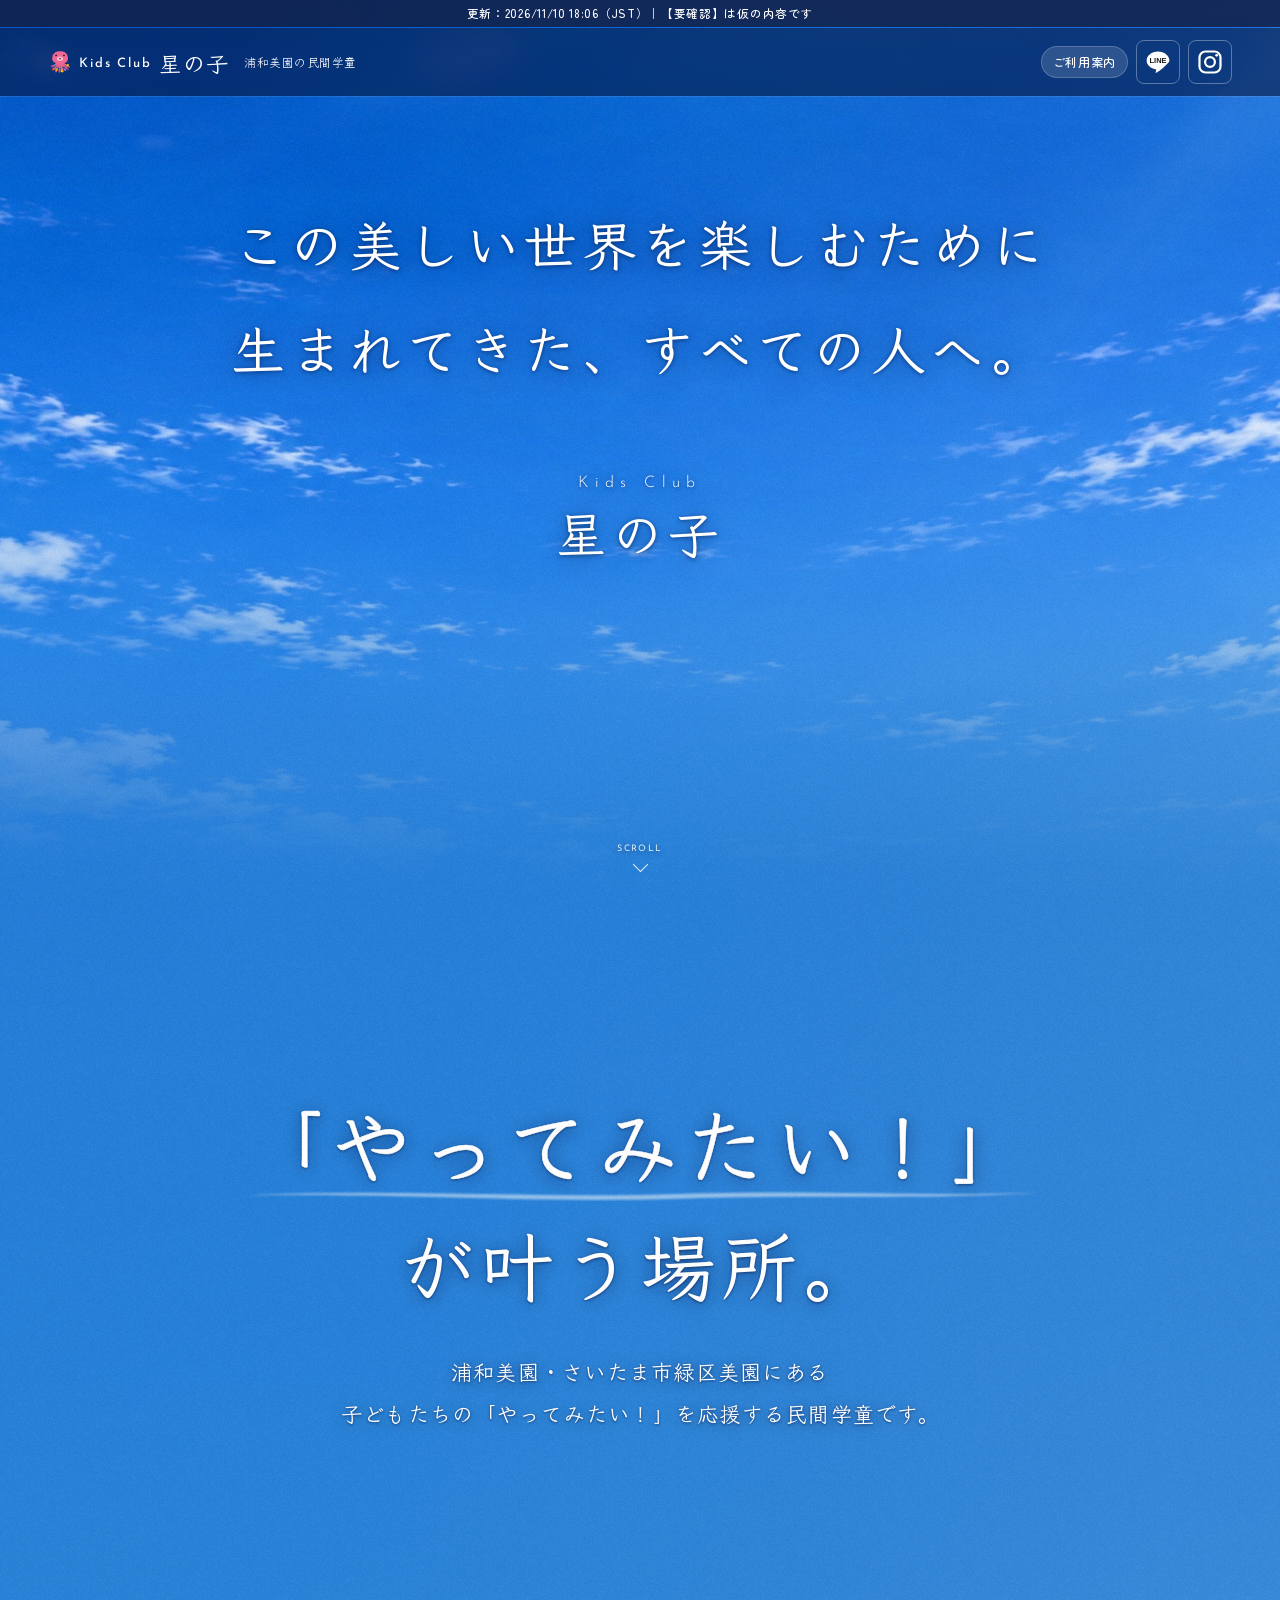
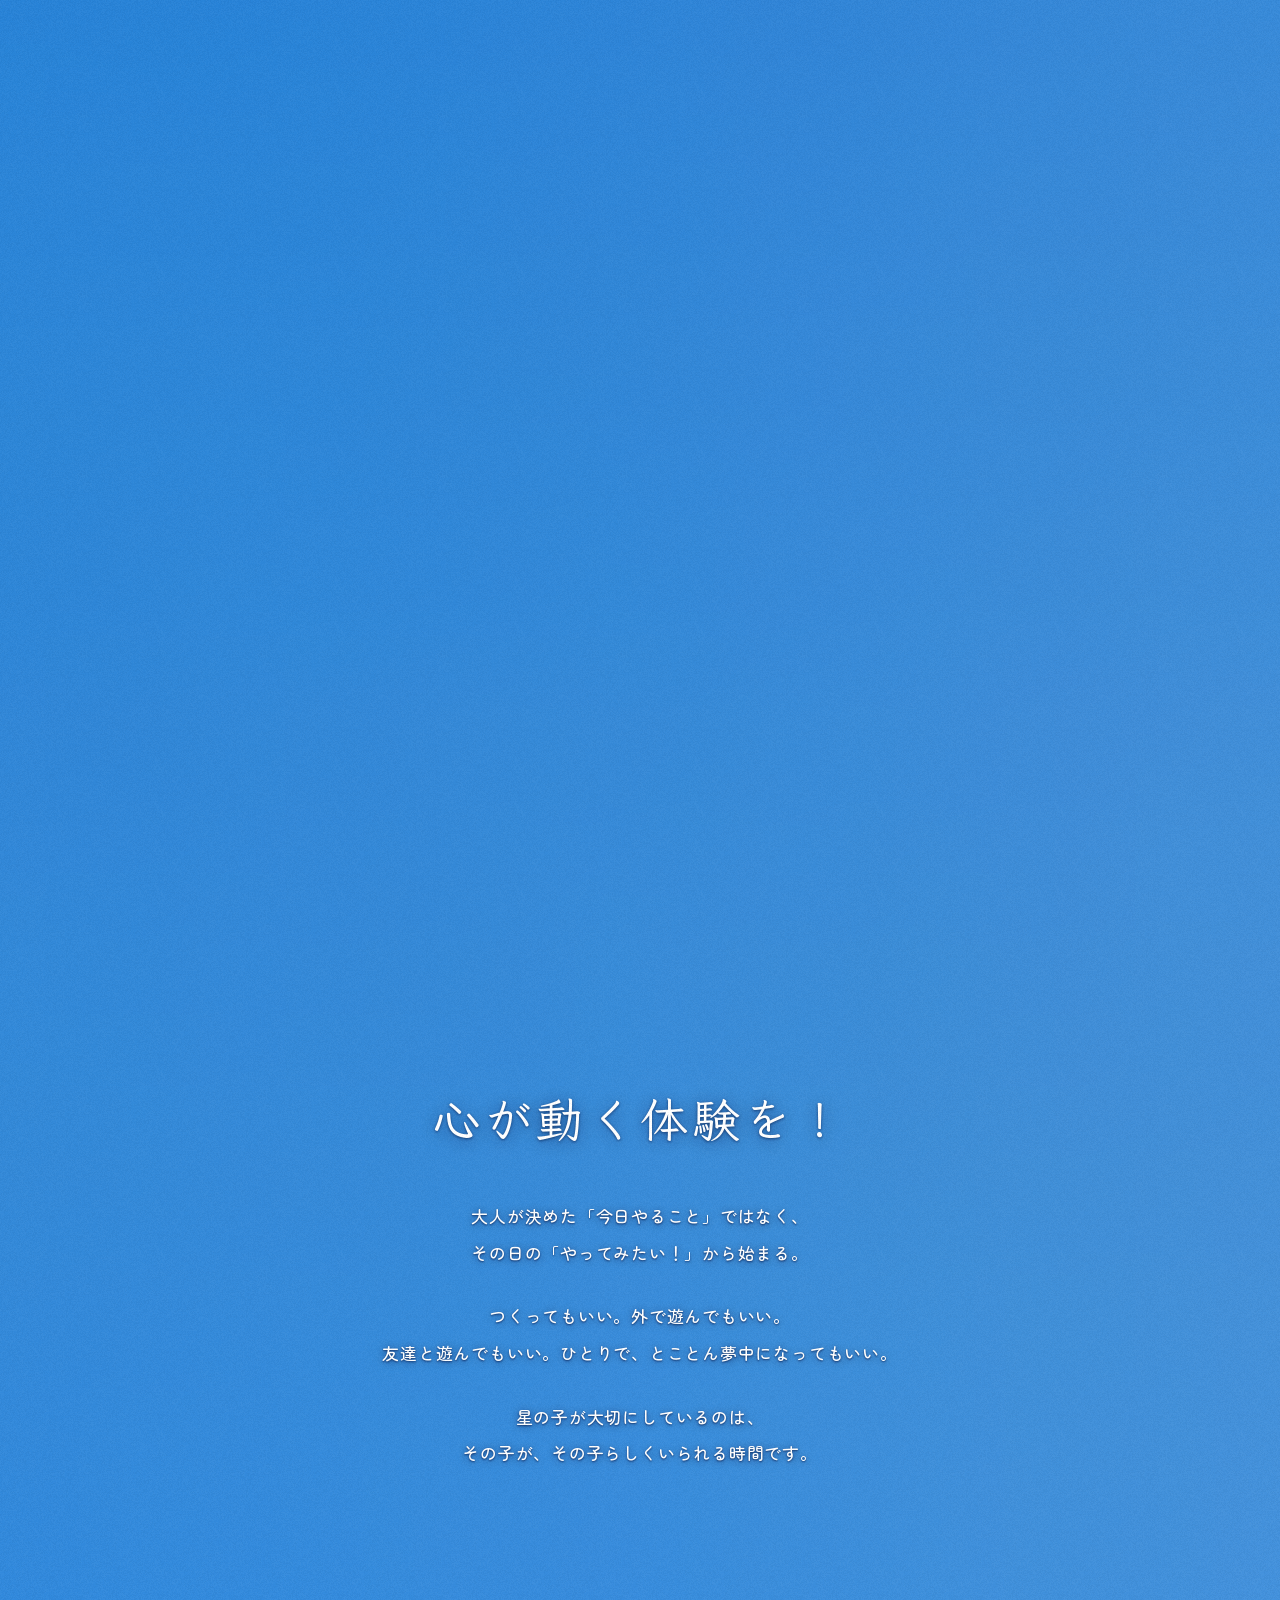
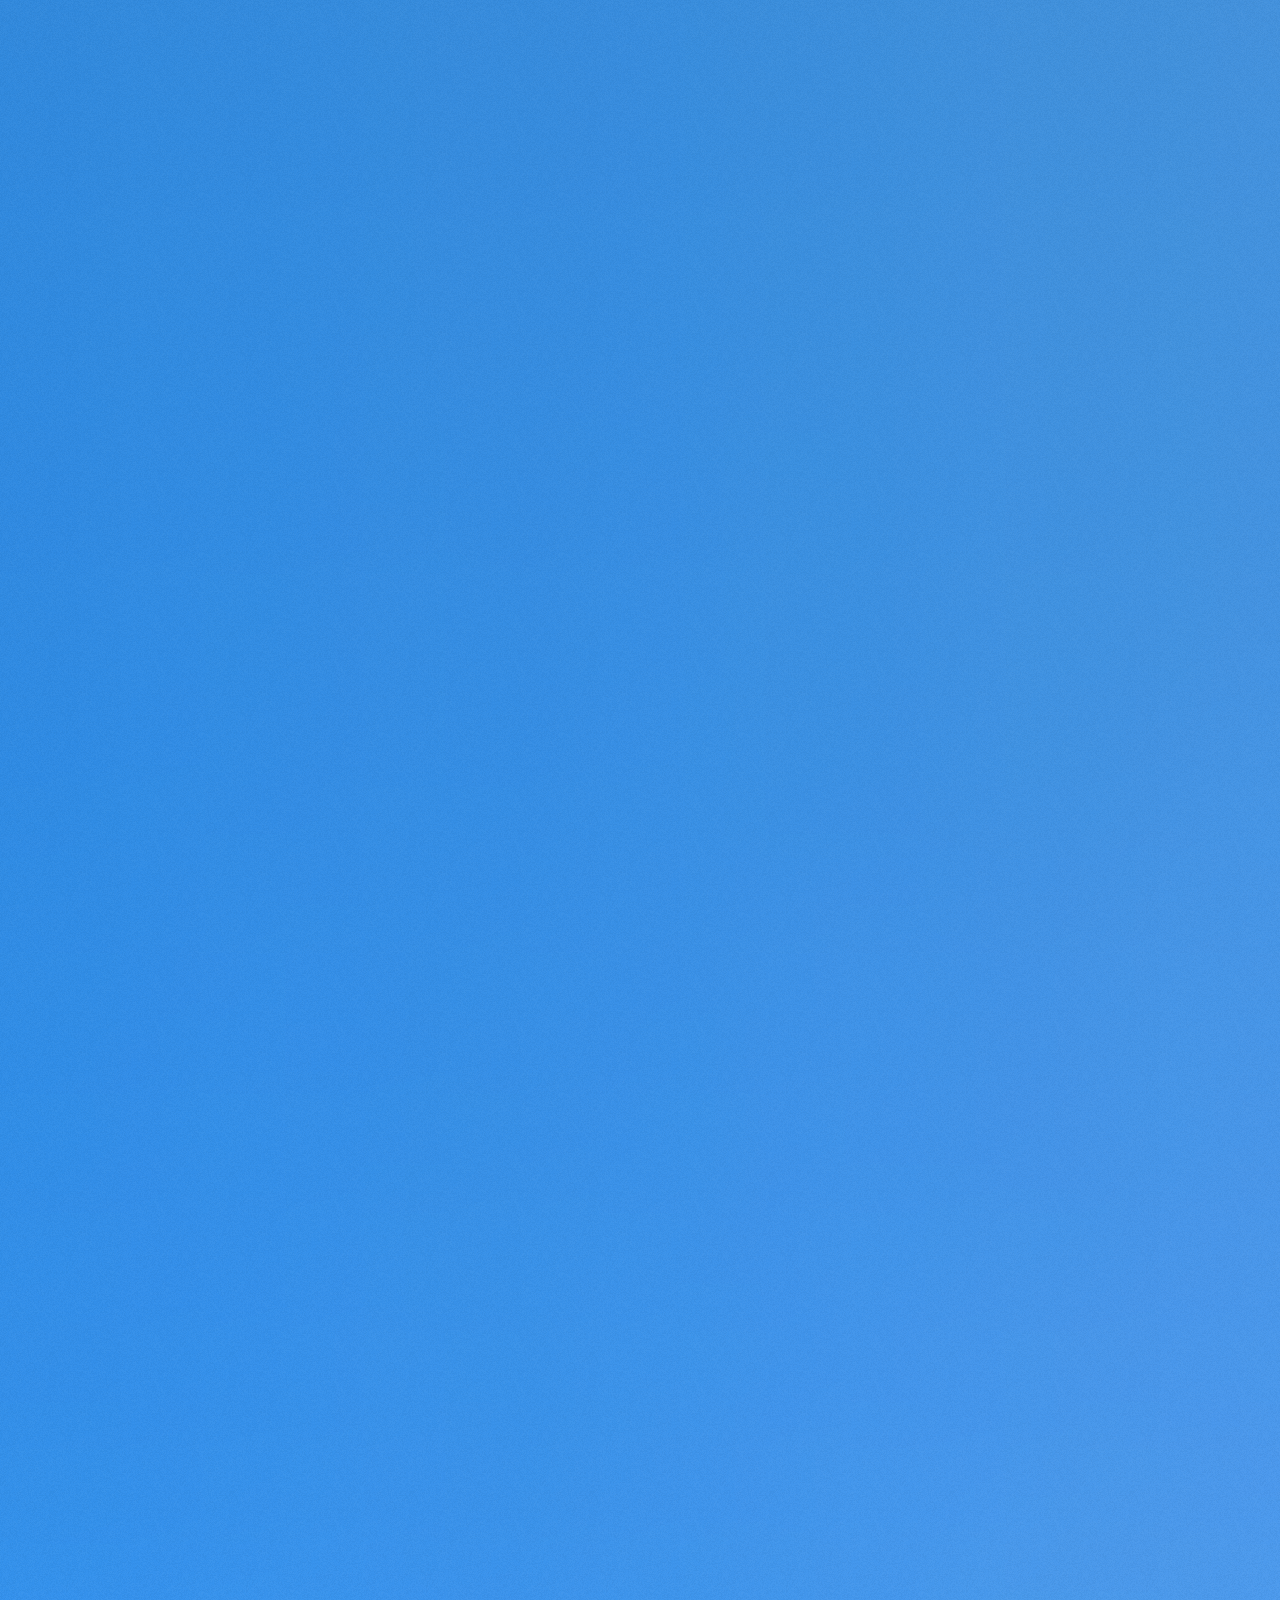
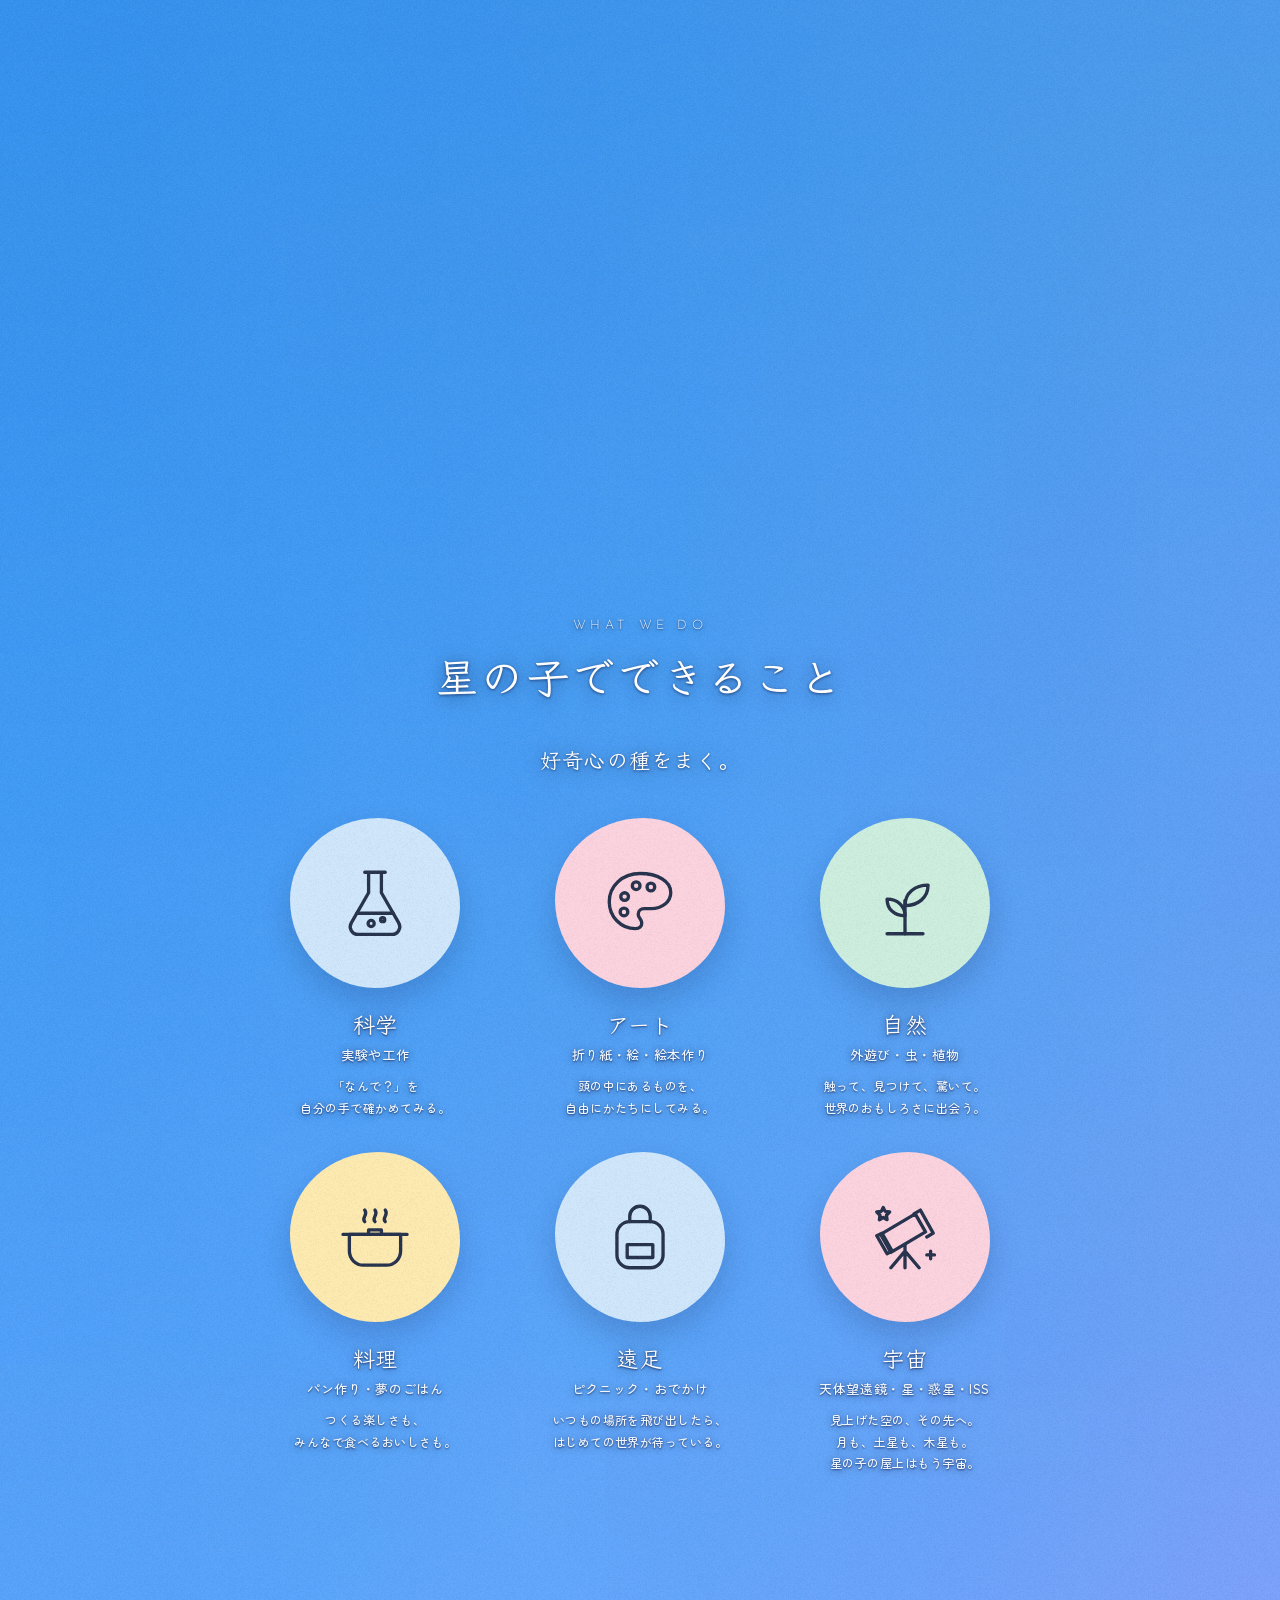
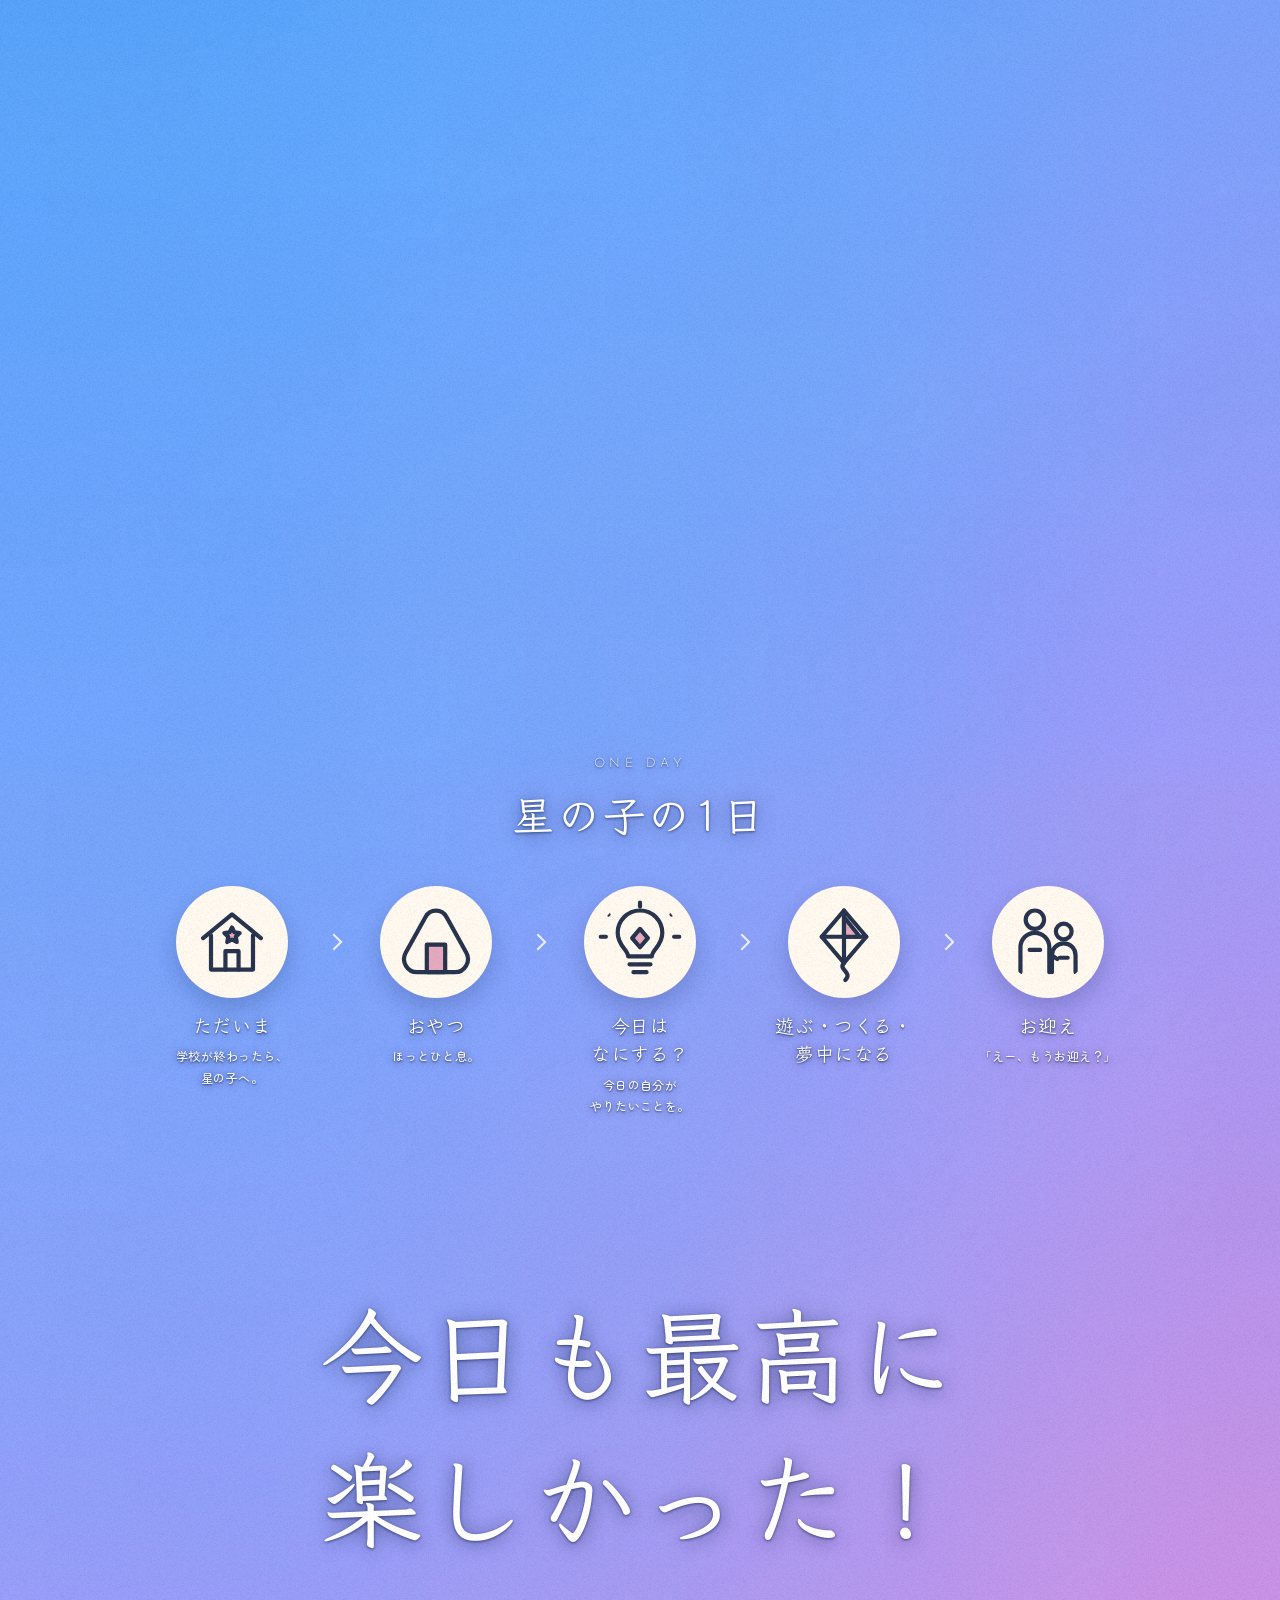
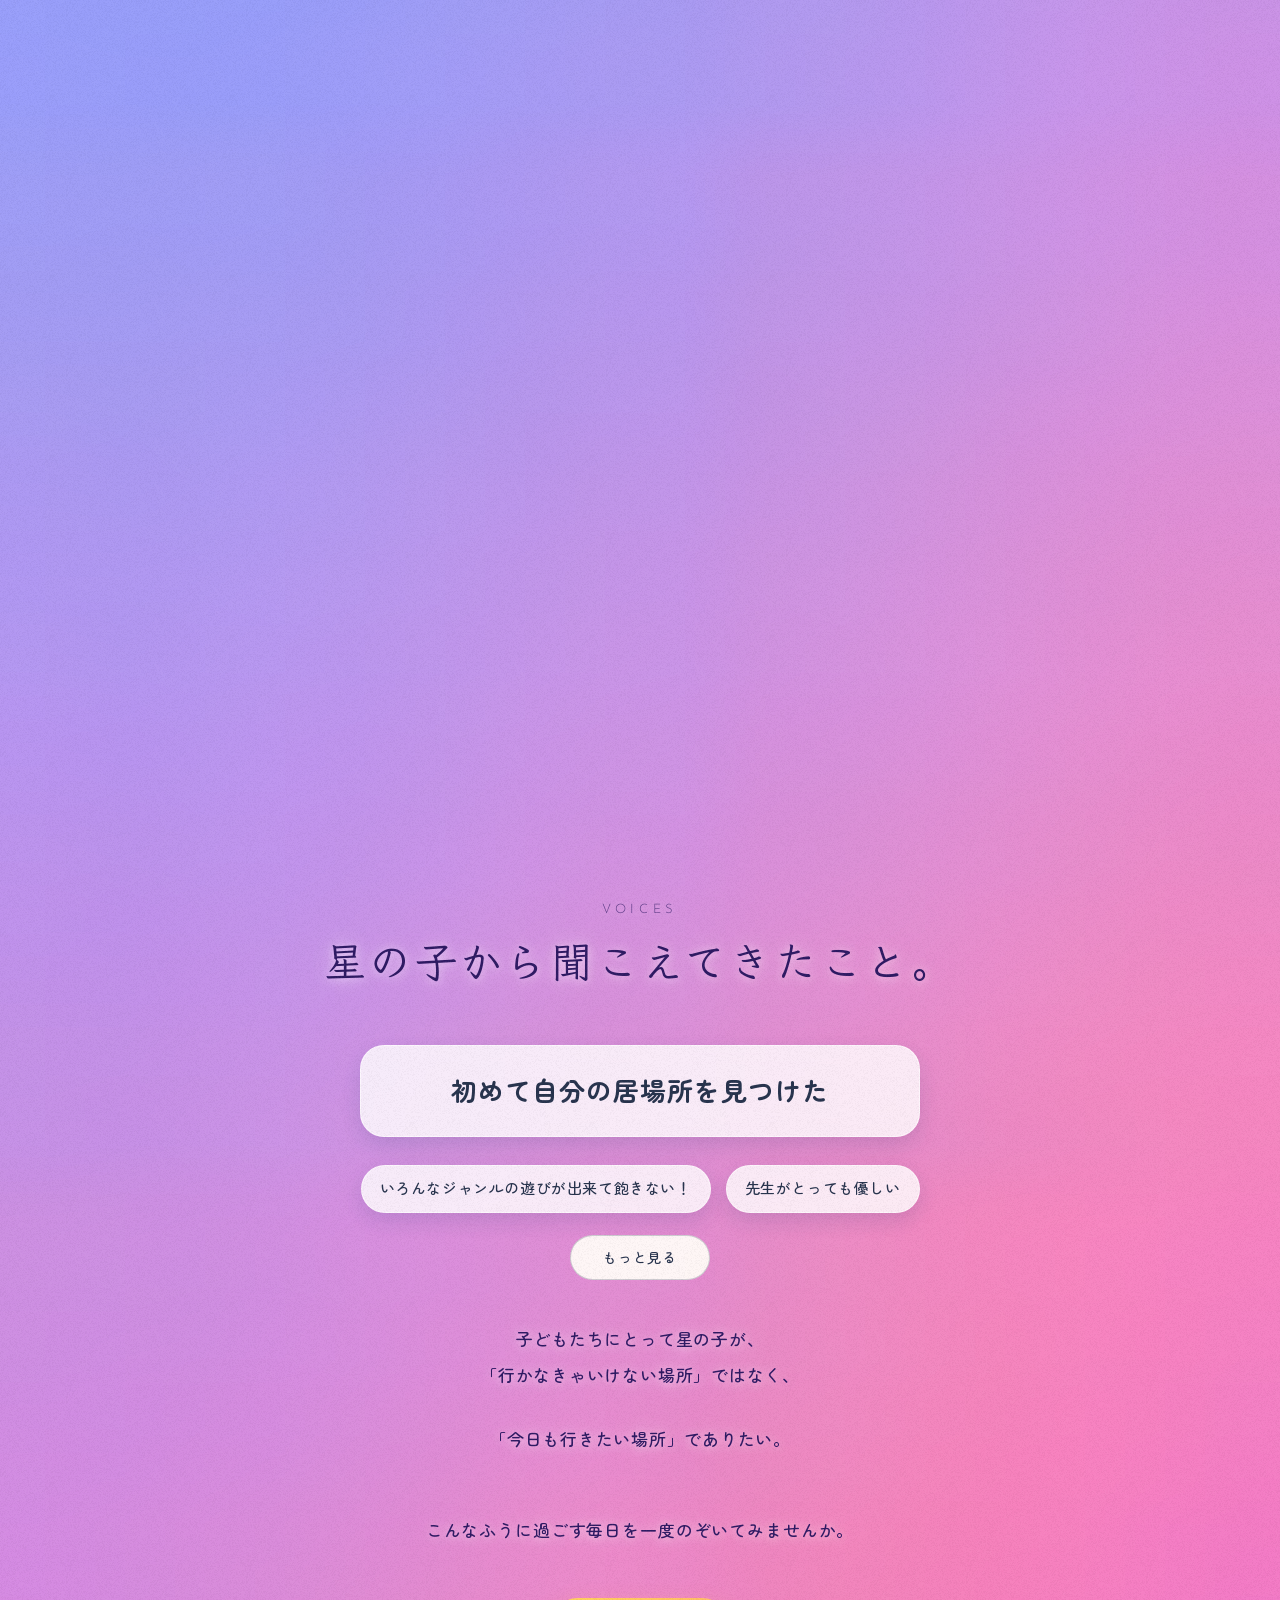
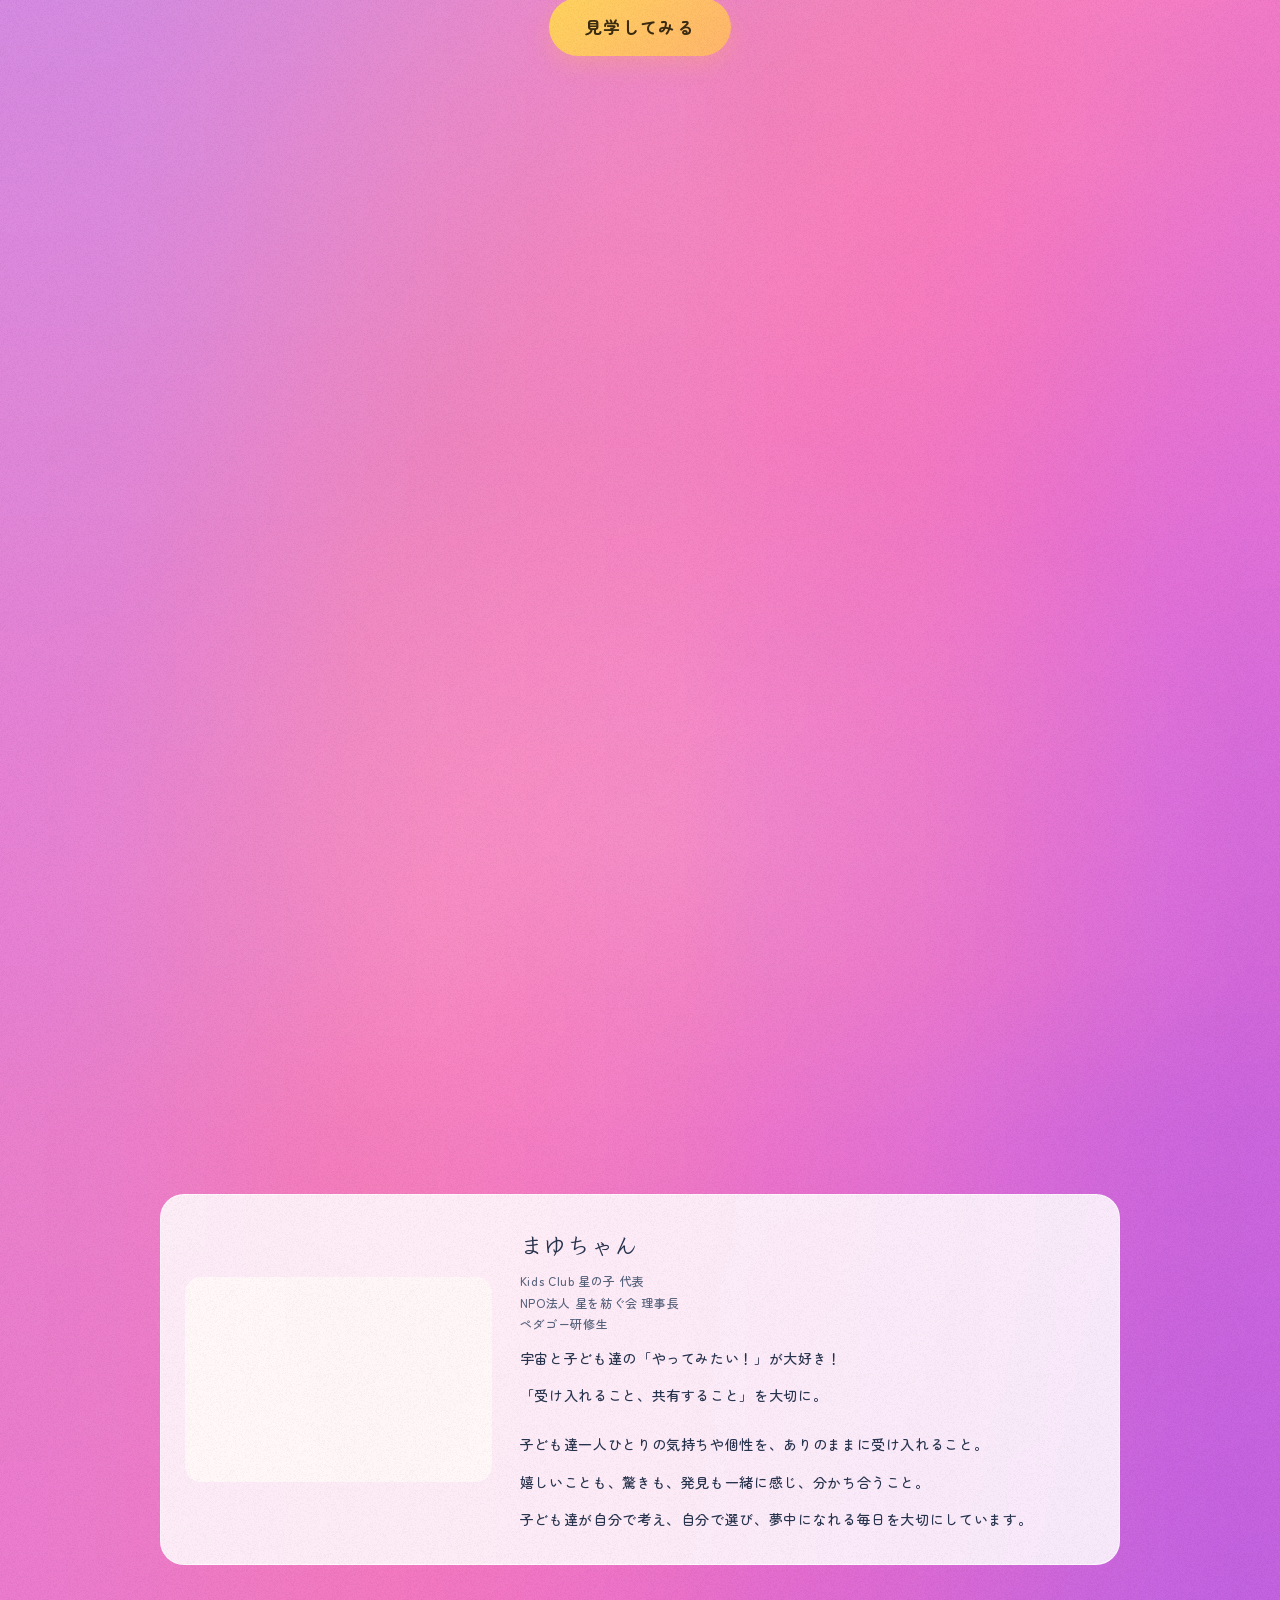
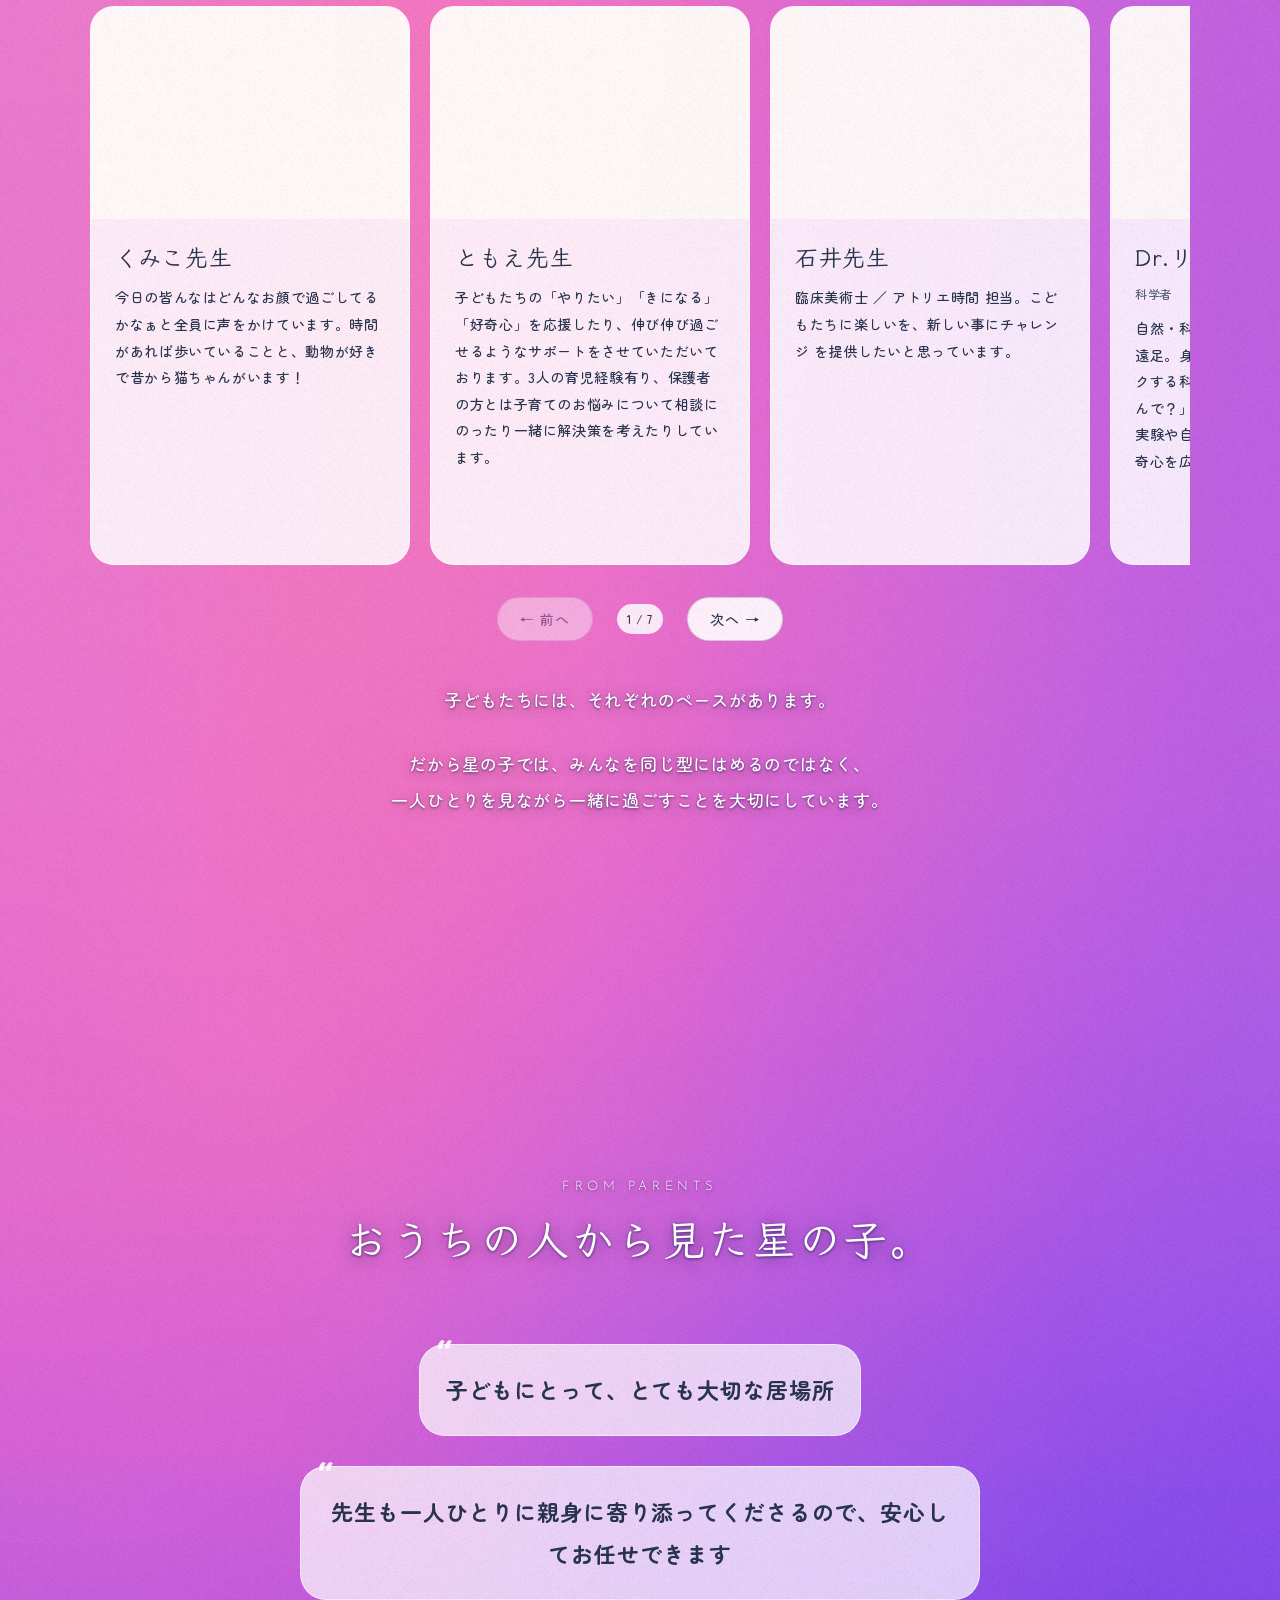
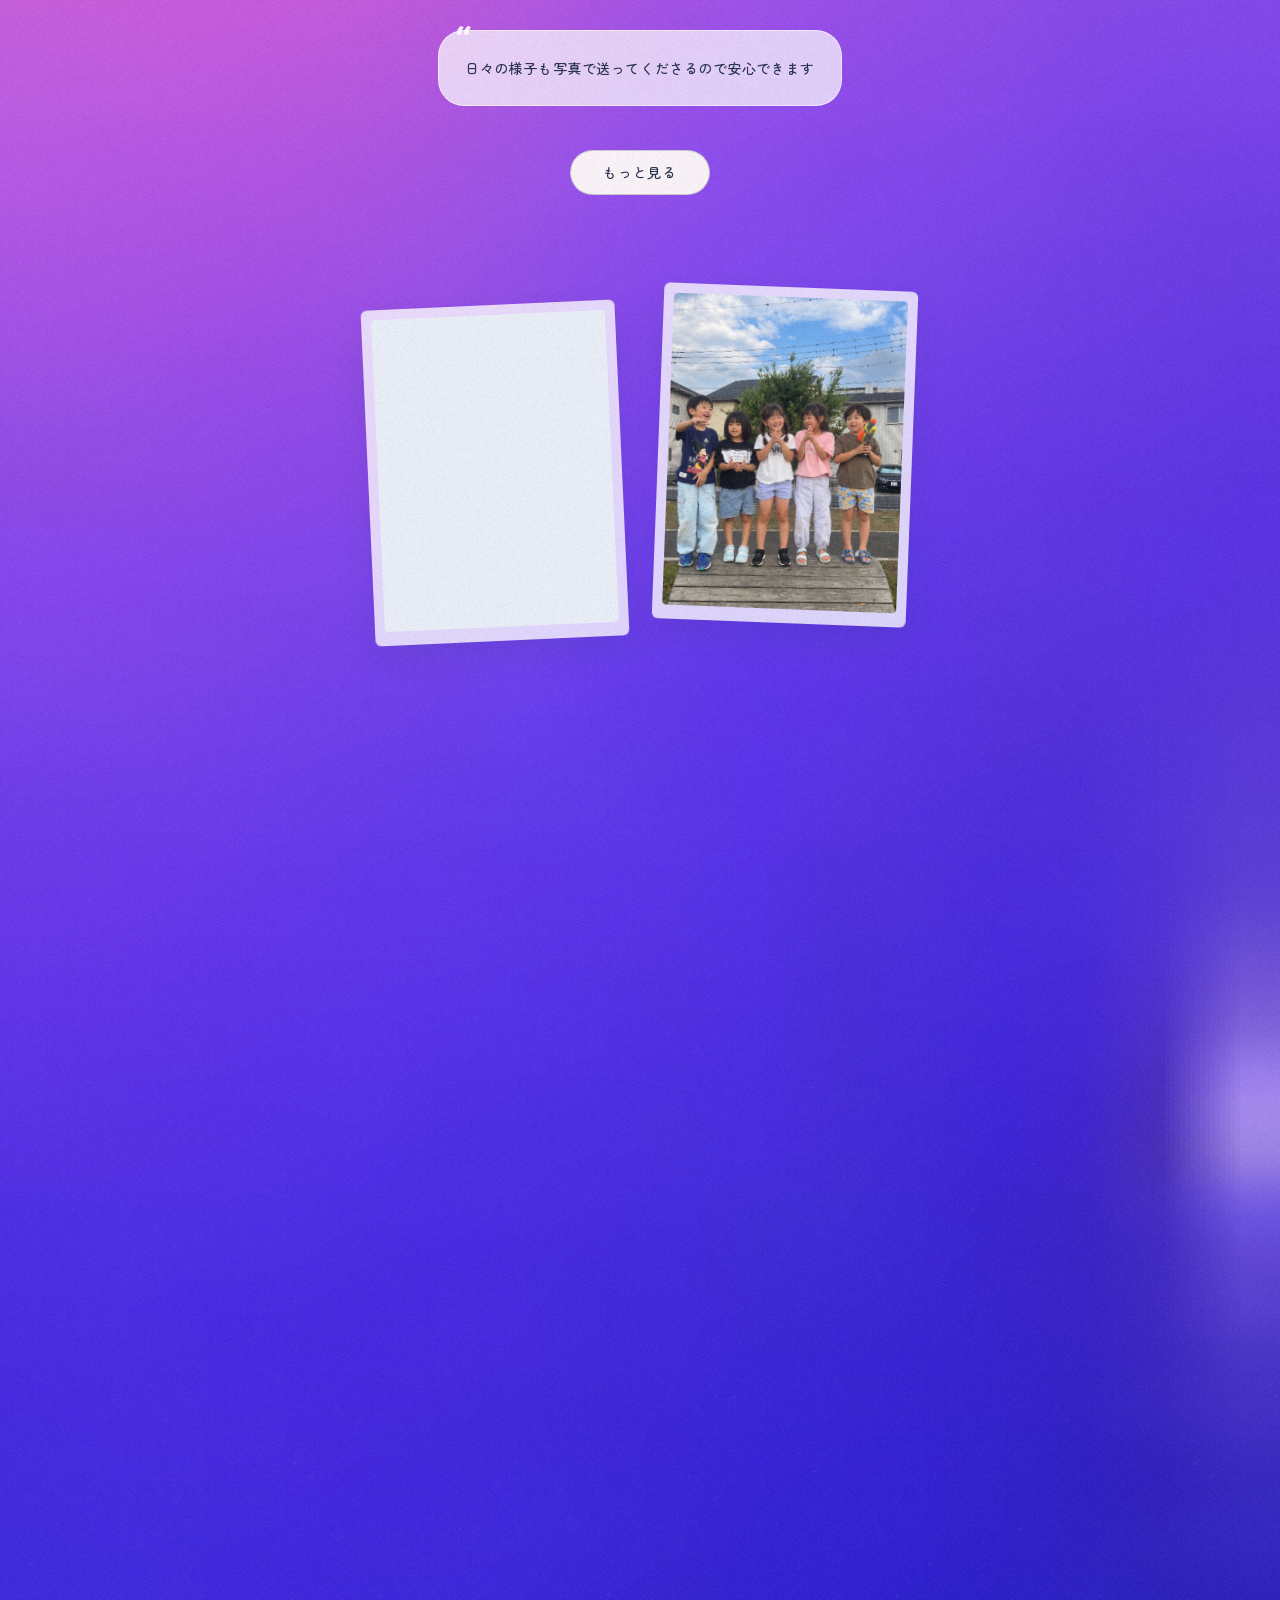
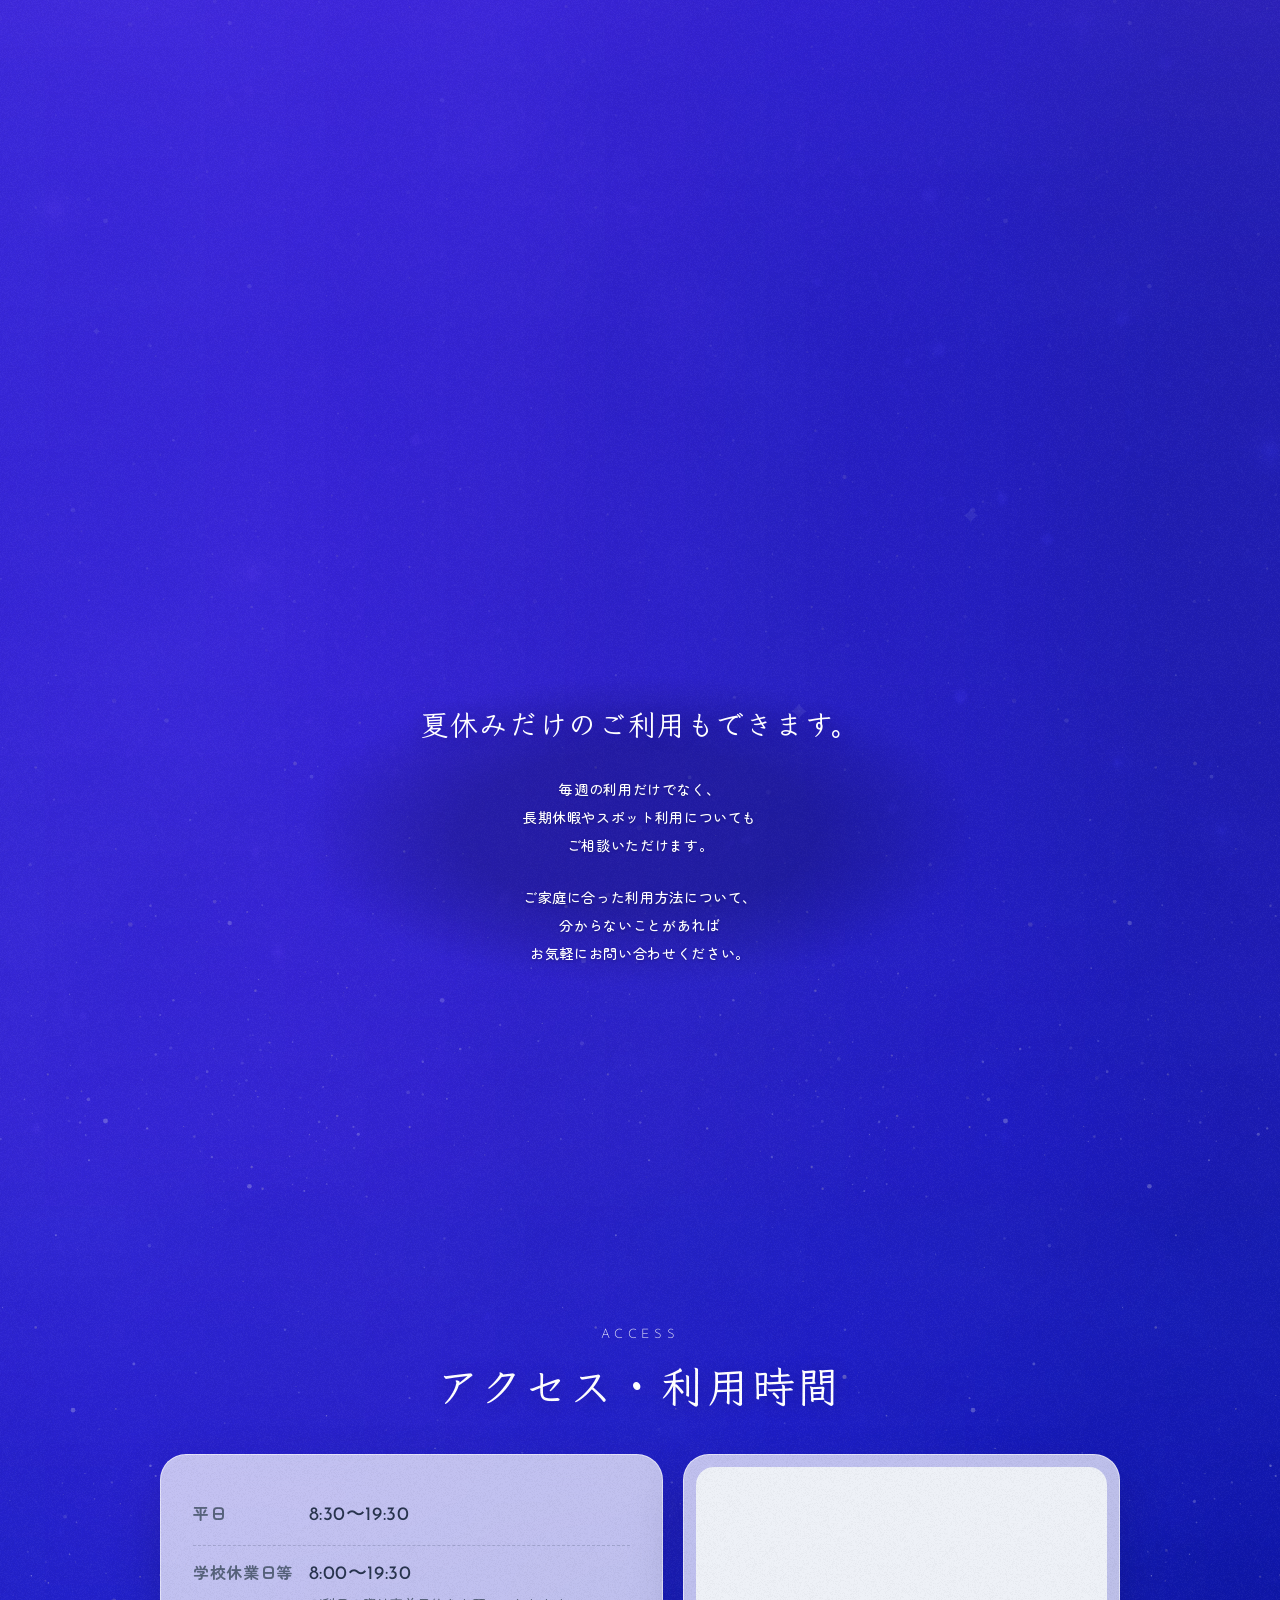
==== commit 267afee2: "Keep mobile day timeline scroll horizontal and refresh JST update time" ====
--- a/compare/white-text/index.html
+++ b/compare/white-text/index.html
@@ -12,7 +12,7 @@
 <link rel="preconnect" href="https://fonts.gstatic.com" crossorigin>
 <link href="https://fonts.googleapis.com/css2?family=Klee+One:wght@400;600&family=Zen+Maru+Gothic:wght@400;500;700&family=Josefin+Sans:wght@300;400;500;600;700&display=swap" rel="stylesheet">
 <link rel="stylesheet" href="css/base.css?v=20261110-monochrome-social1">
-<link rel="stylesheet" href="css/sections.css?v=20261110-choose-spacing1">
+<link rel="stylesheet" href="css/sections.css?v=20261110-day-horizontal1">
 <link rel="stylesheet" href="css/space.css?v=20261110-photo-replay1">
 <link rel="stylesheet" href="css/typography.css?v=20261027-read-weight2">
 </head>
@@ -28,7 +28,7 @@
 .site-header{top:var(--draft-bar-height,28px)}
 @media(max-width:360px){.site-header{top:var(--draft-bar-height,48px)}}
 </style>
-<div class="draft-bar" data-nosnippet>更新：<time datetime="2026-11-10T17:32:36+09:00">2026/11/10 17:32</time>（JST）｜【要確認】は仮の内容です</div>
+<div class="draft-bar" data-nosnippet>更新：<time datetime="2026-11-10T18:06:41+09:00">2026/11/10 18:06</time>（JST）｜【要確認】は仮の内容です</div>
 <header class="site-header" data-tone="light">
   <a class="brand" href="#top" aria-label="浦和美園の民間学童 Kids Club 星の子 トップへ">
     <img class="brand-mark" src="assets/src/hoshinoko-octopus-transparent.png" alt="" width="24" height="24" decoding="async">
--- a/compare/white-text/css/sections.css
+++ b/compare/white-text/css/sections.css
@@ -118,11 +118,13 @@
 /* スマホでは横にスワイプ。1画面に1つずつ出るので、1日が順に進んでいく感じになる */
 @media (max-width:640px){
   .flow{display:flex;grid-template-columns:none;gap:14px;max-width:none;
-    overflow-x:auto;scroll-snap-type:x mandatory;-webkit-overflow-scrolling:touch;
+    overflow-x:auto;overflow-y:hidden;scroll-snap-type:x mandatory;-webkit-overflow-scrolling:touch;
     padding:4px var(--gutter) 10px;margin-inline:calc(-1 * var(--gutter));
     scroll-padding-inline:var(--gutter);scrollbar-width:none}
   .flow::-webkit-scrollbar{display:none}
   .flow li{flex:0 0 58%;scroll-snap-align:center;text-align:center}
+  /* Fade cards in without vertical travel inside the horizontal scroller. */
+  html.js .flow .reveal{transform:none}
   .flow .ico{width:112px;height:112px;padding:14px;margin:0 auto}
   .flow b{margin-top:.7em}
   /* 次へ進む矢印は、となりのカードとのあいだに出す */
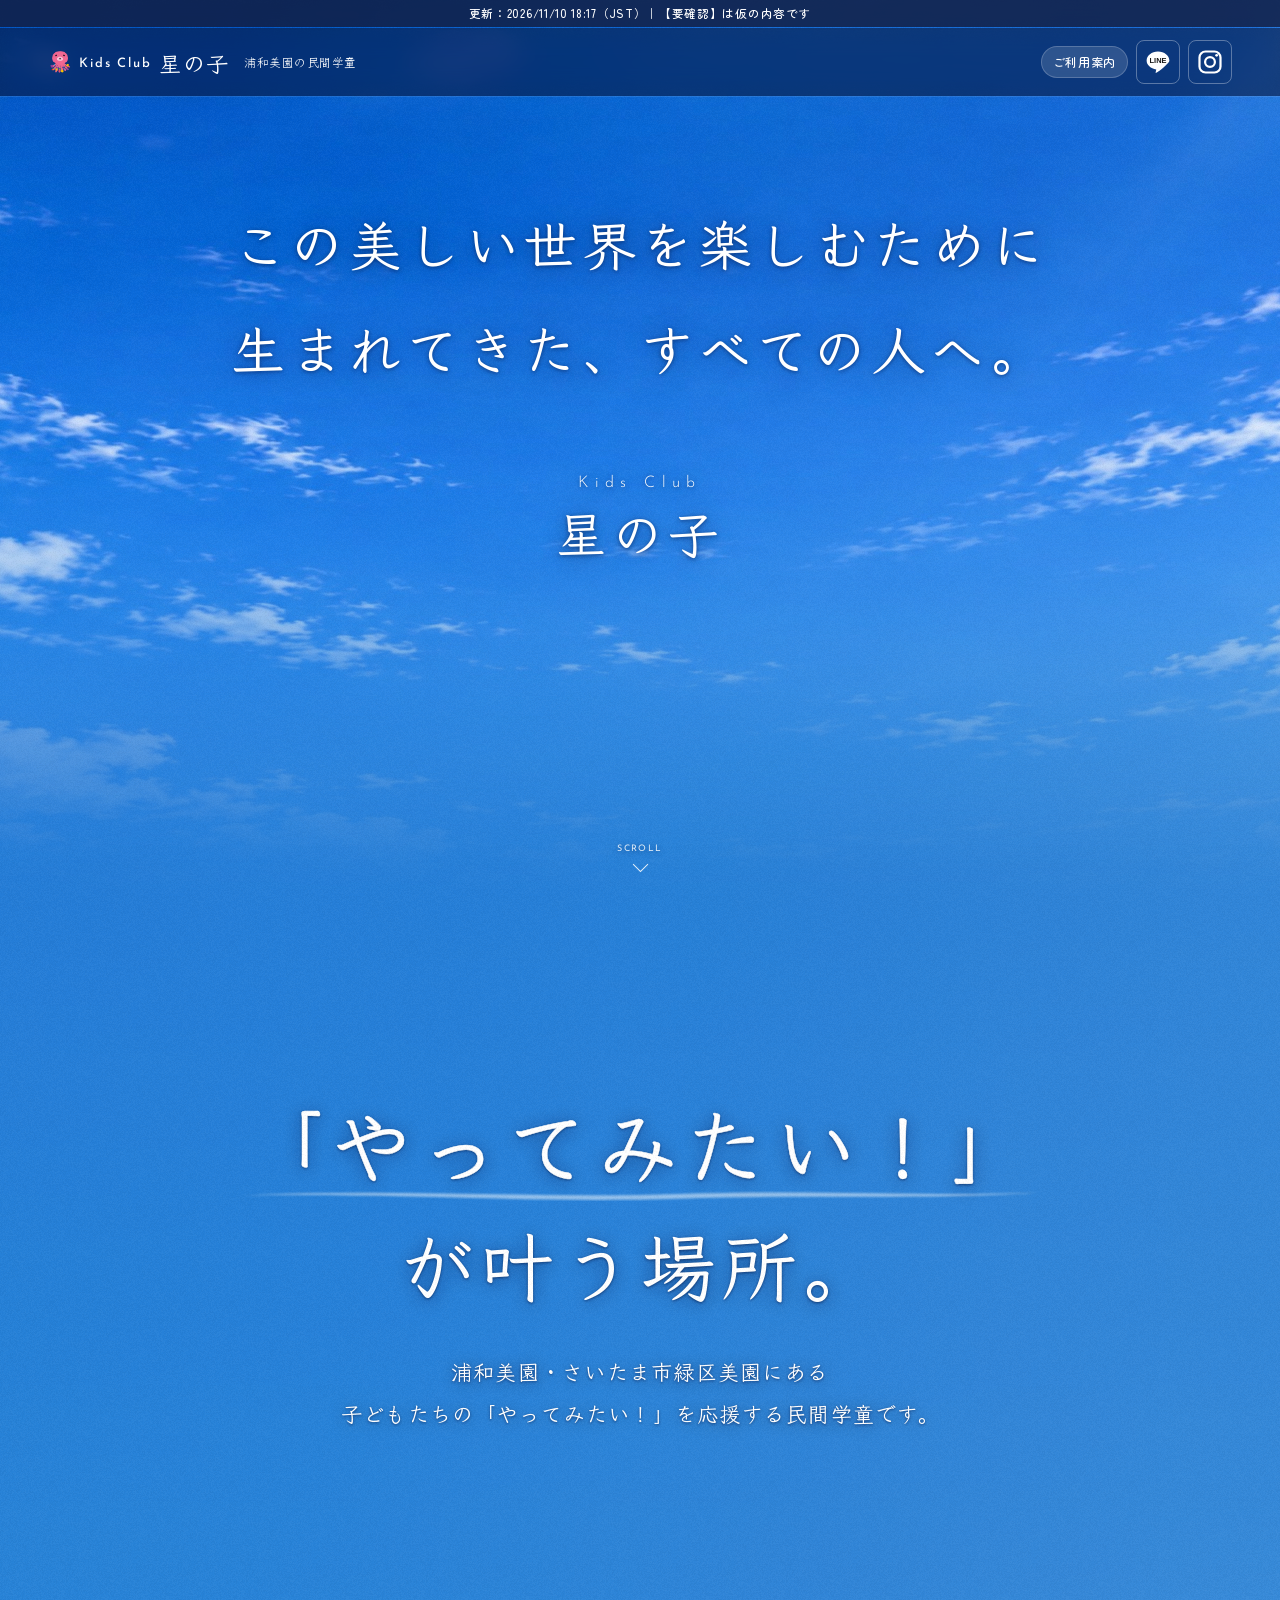
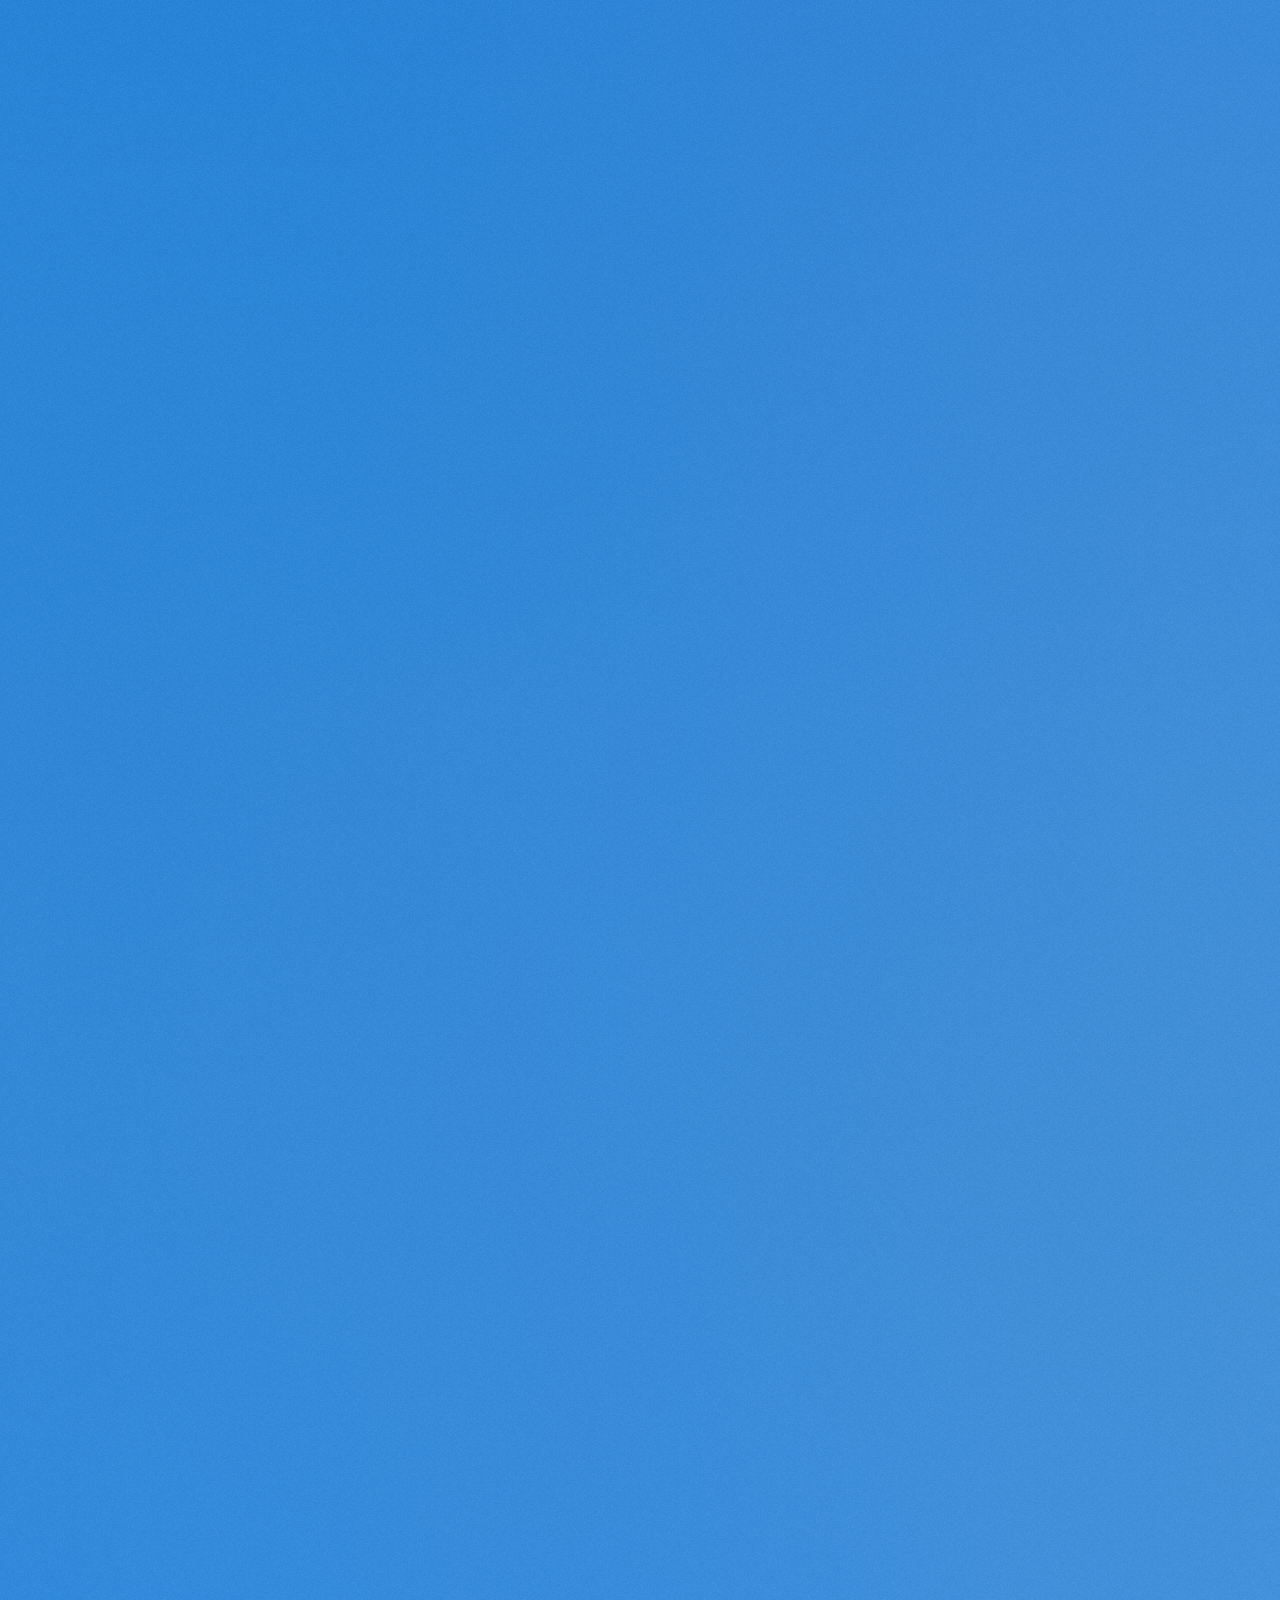
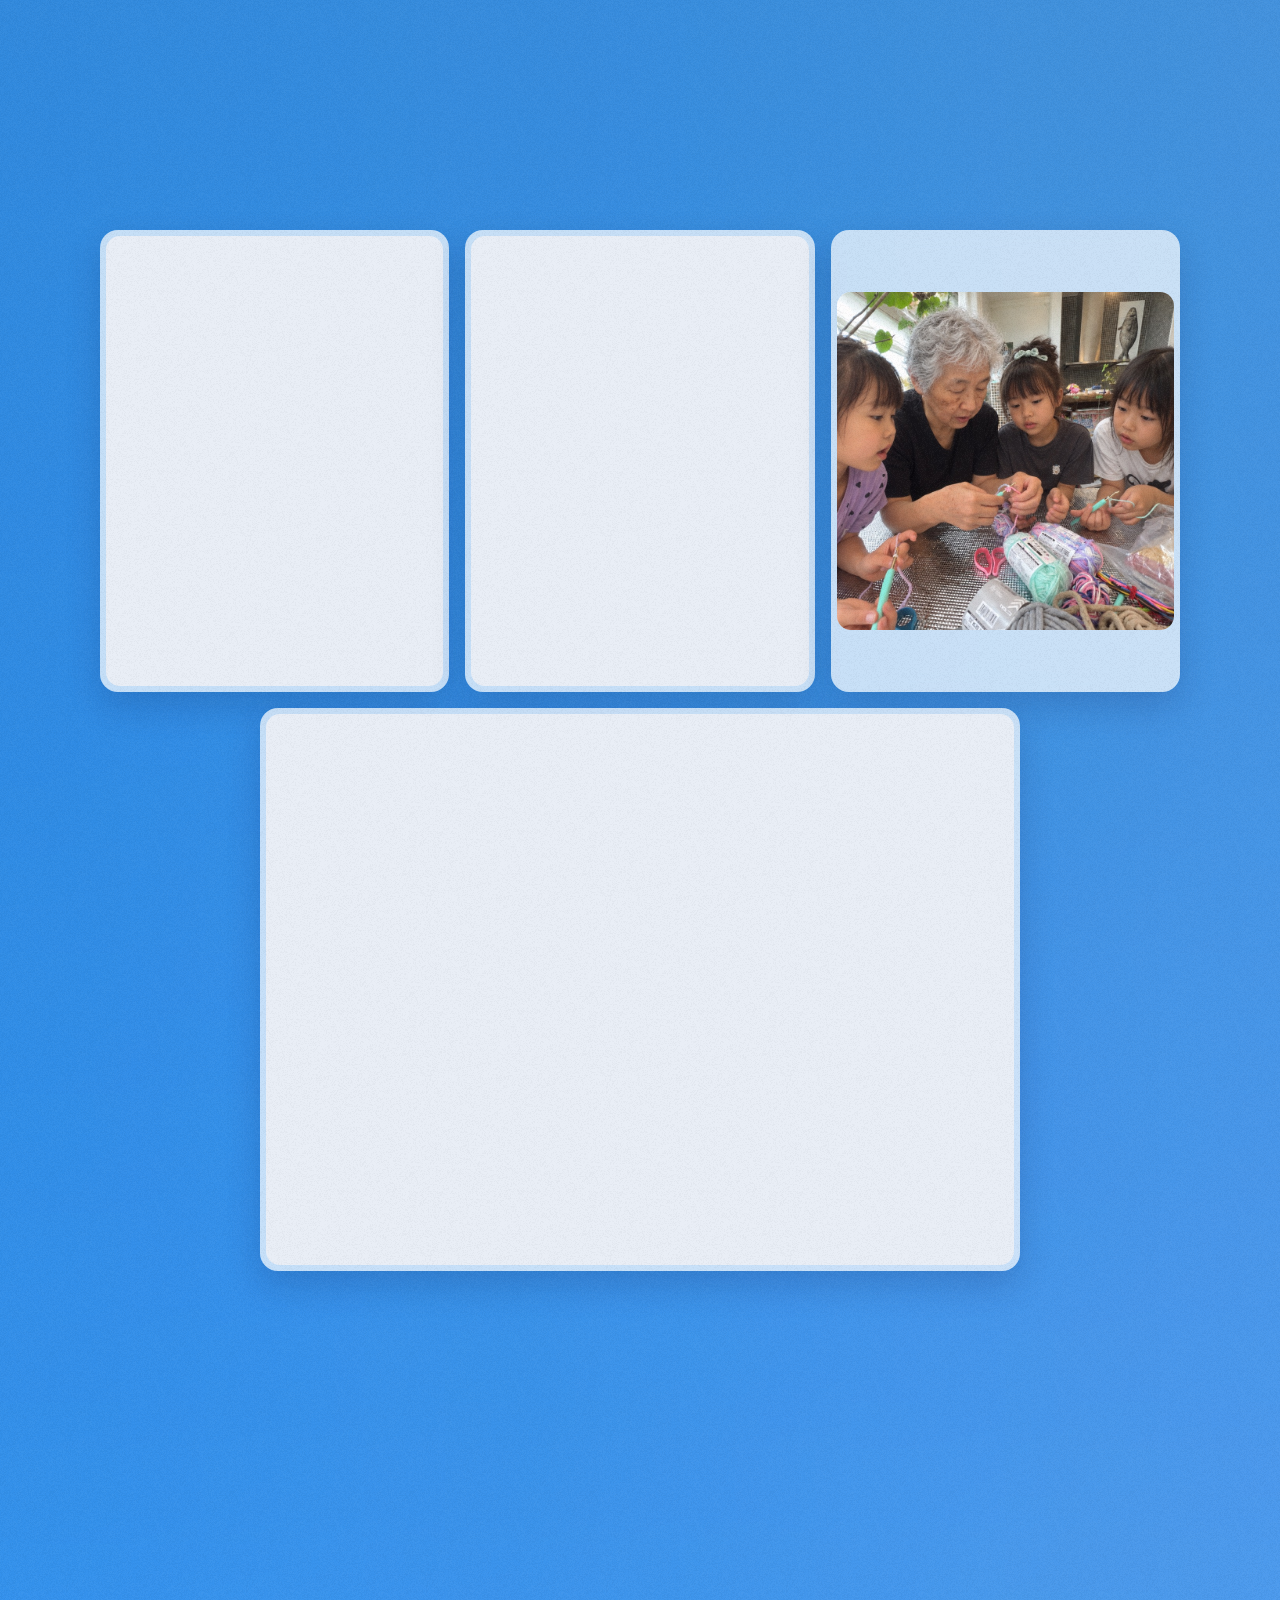
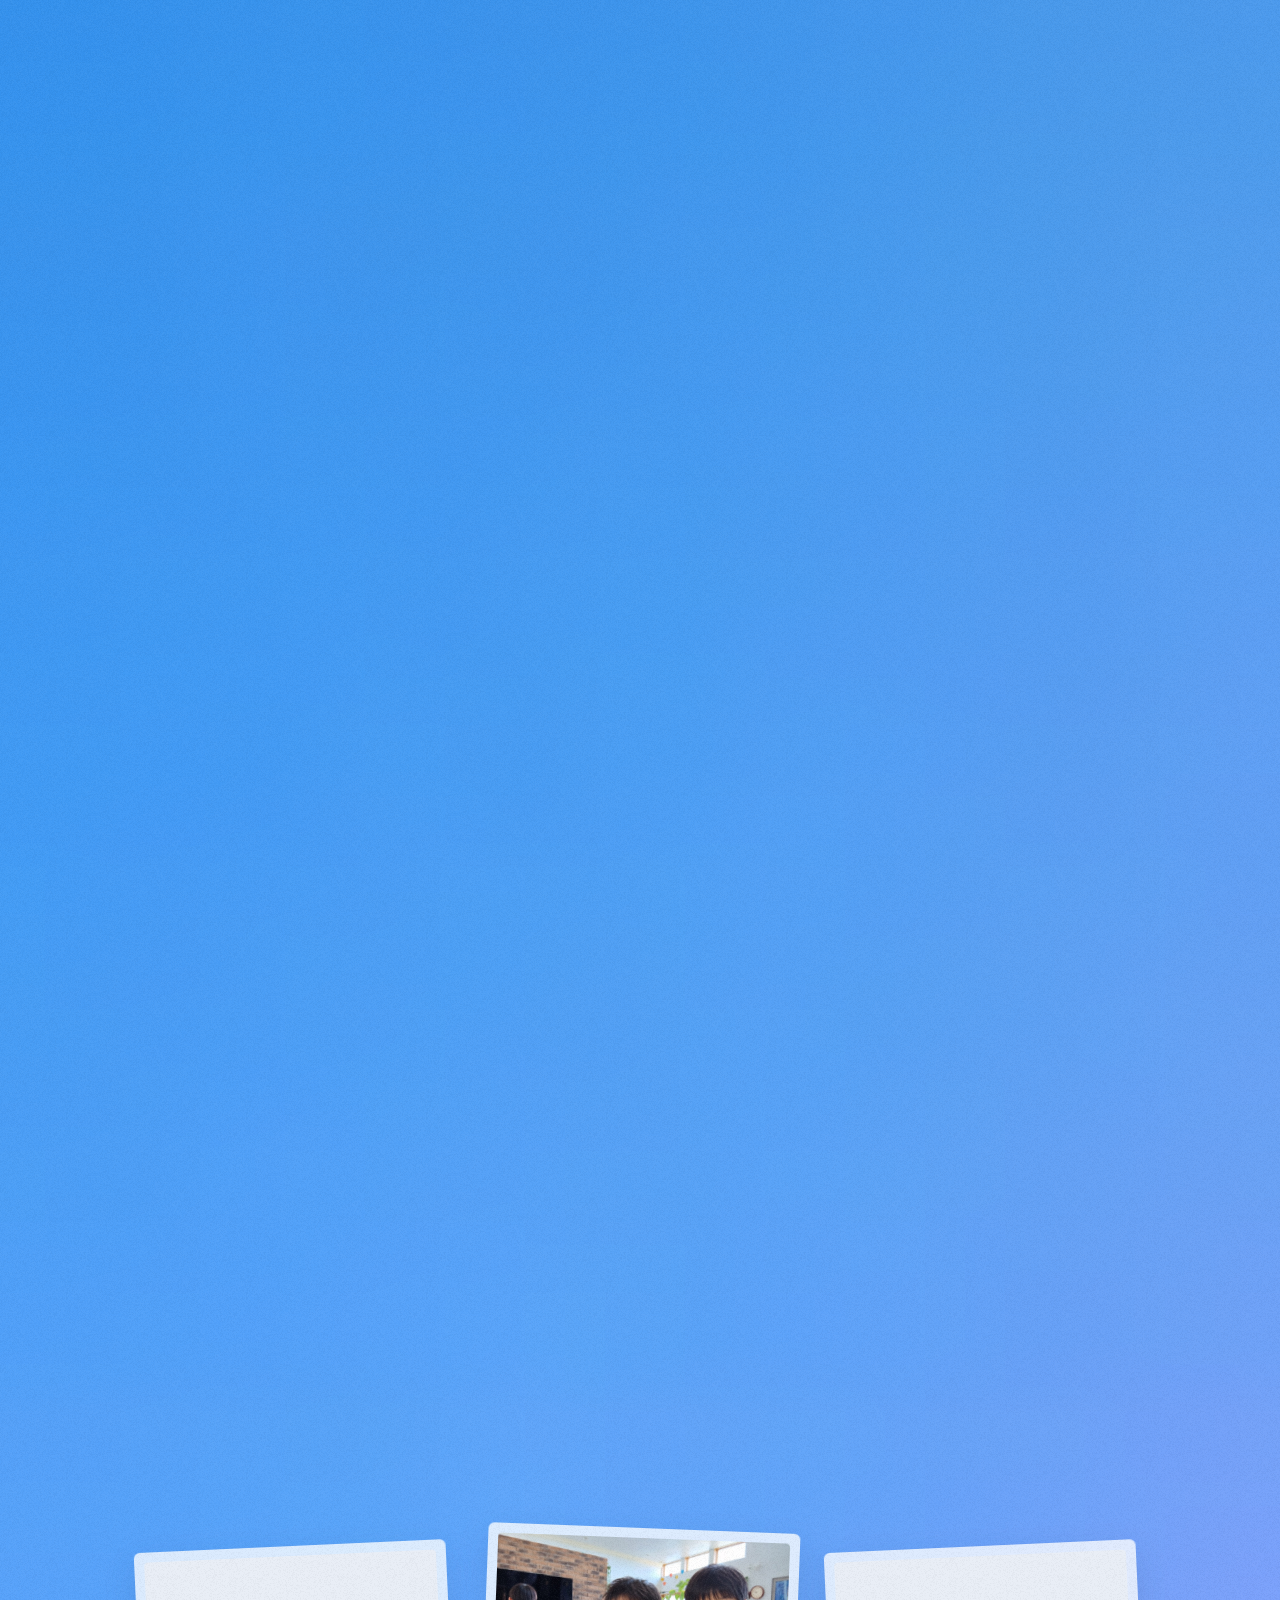
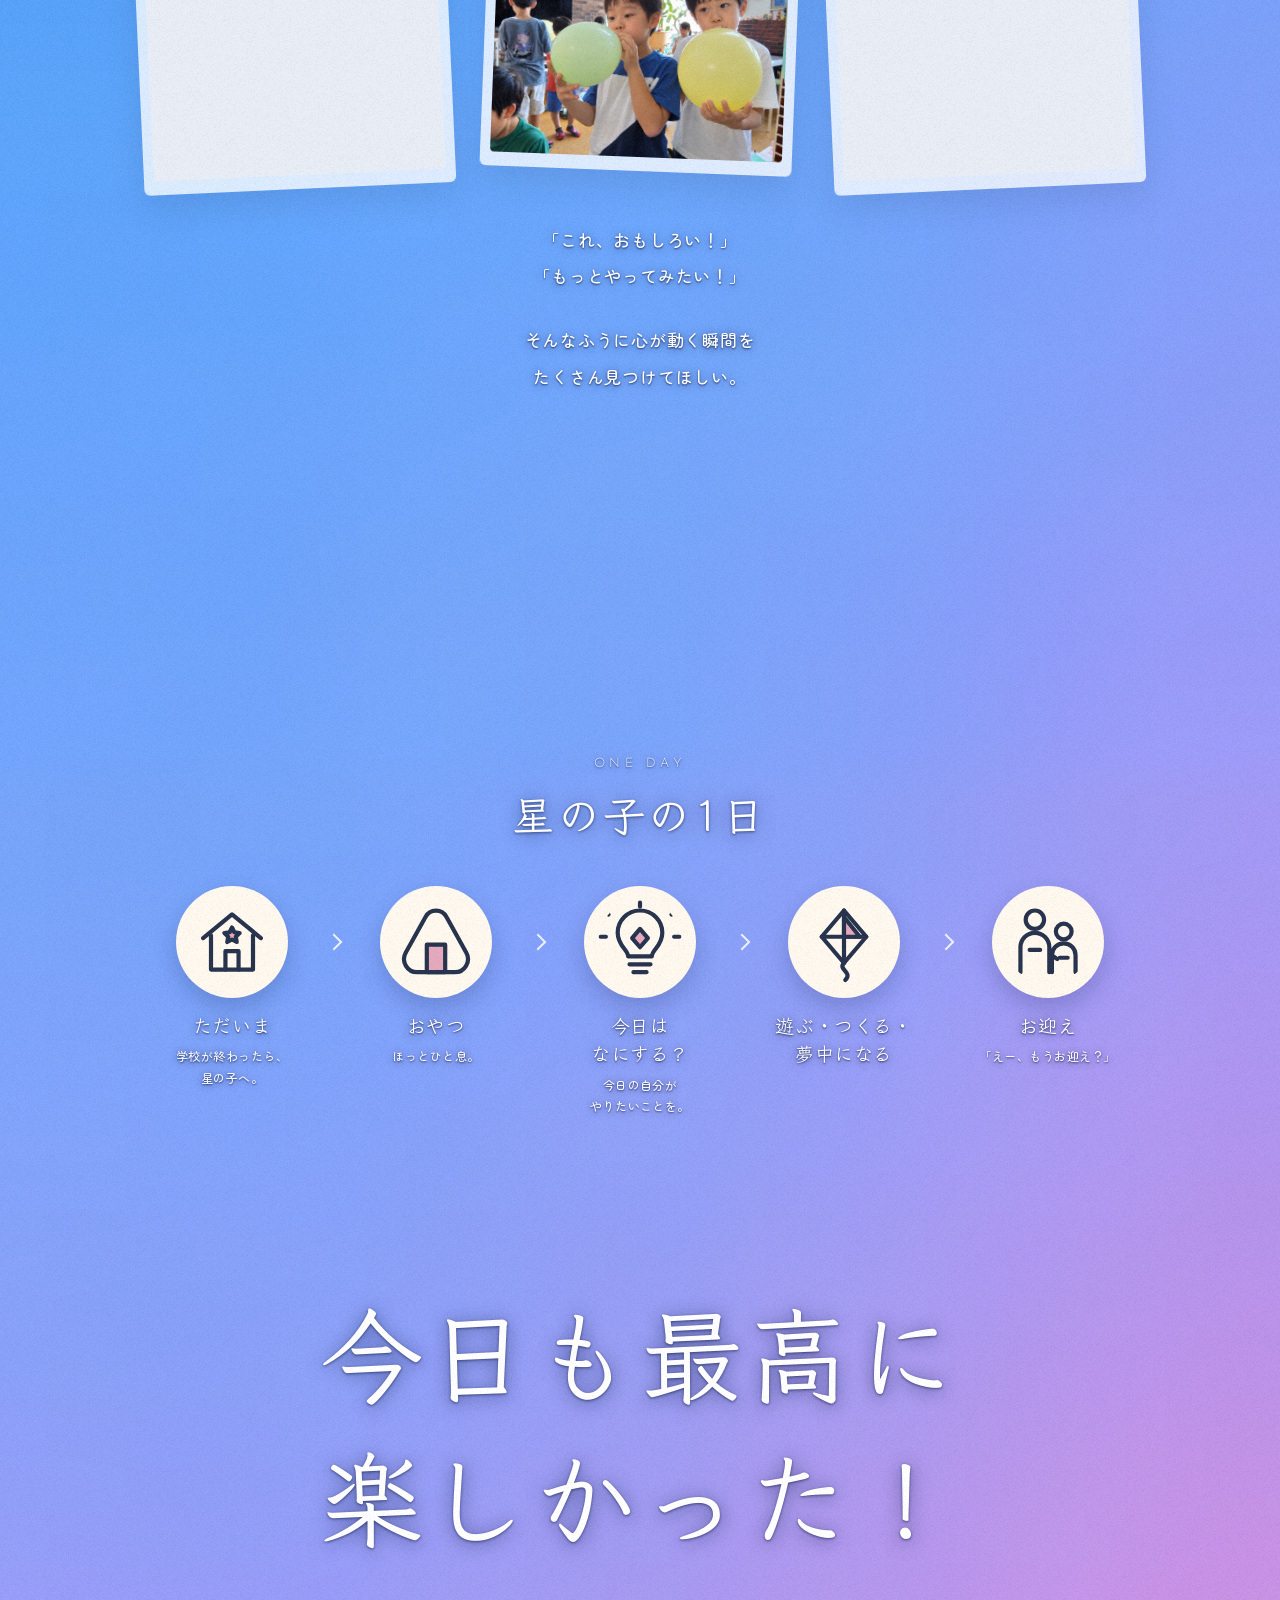
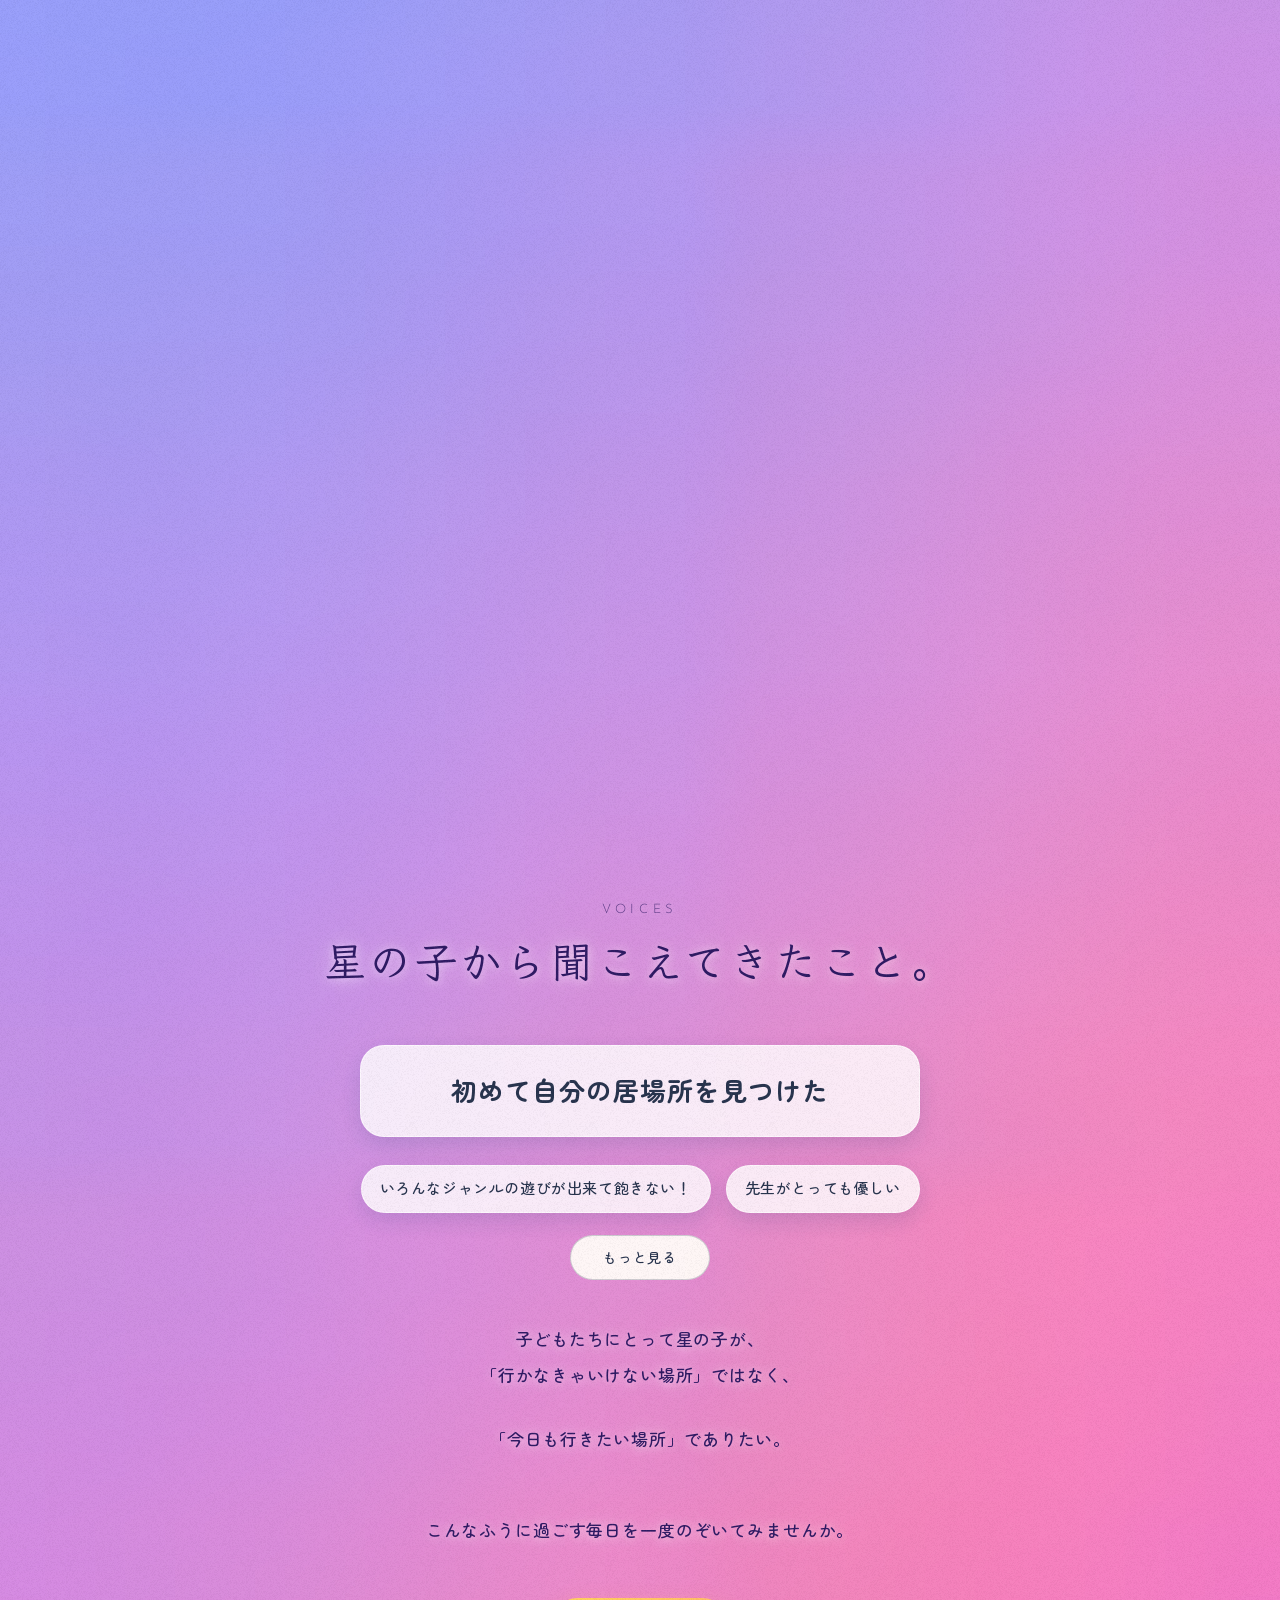
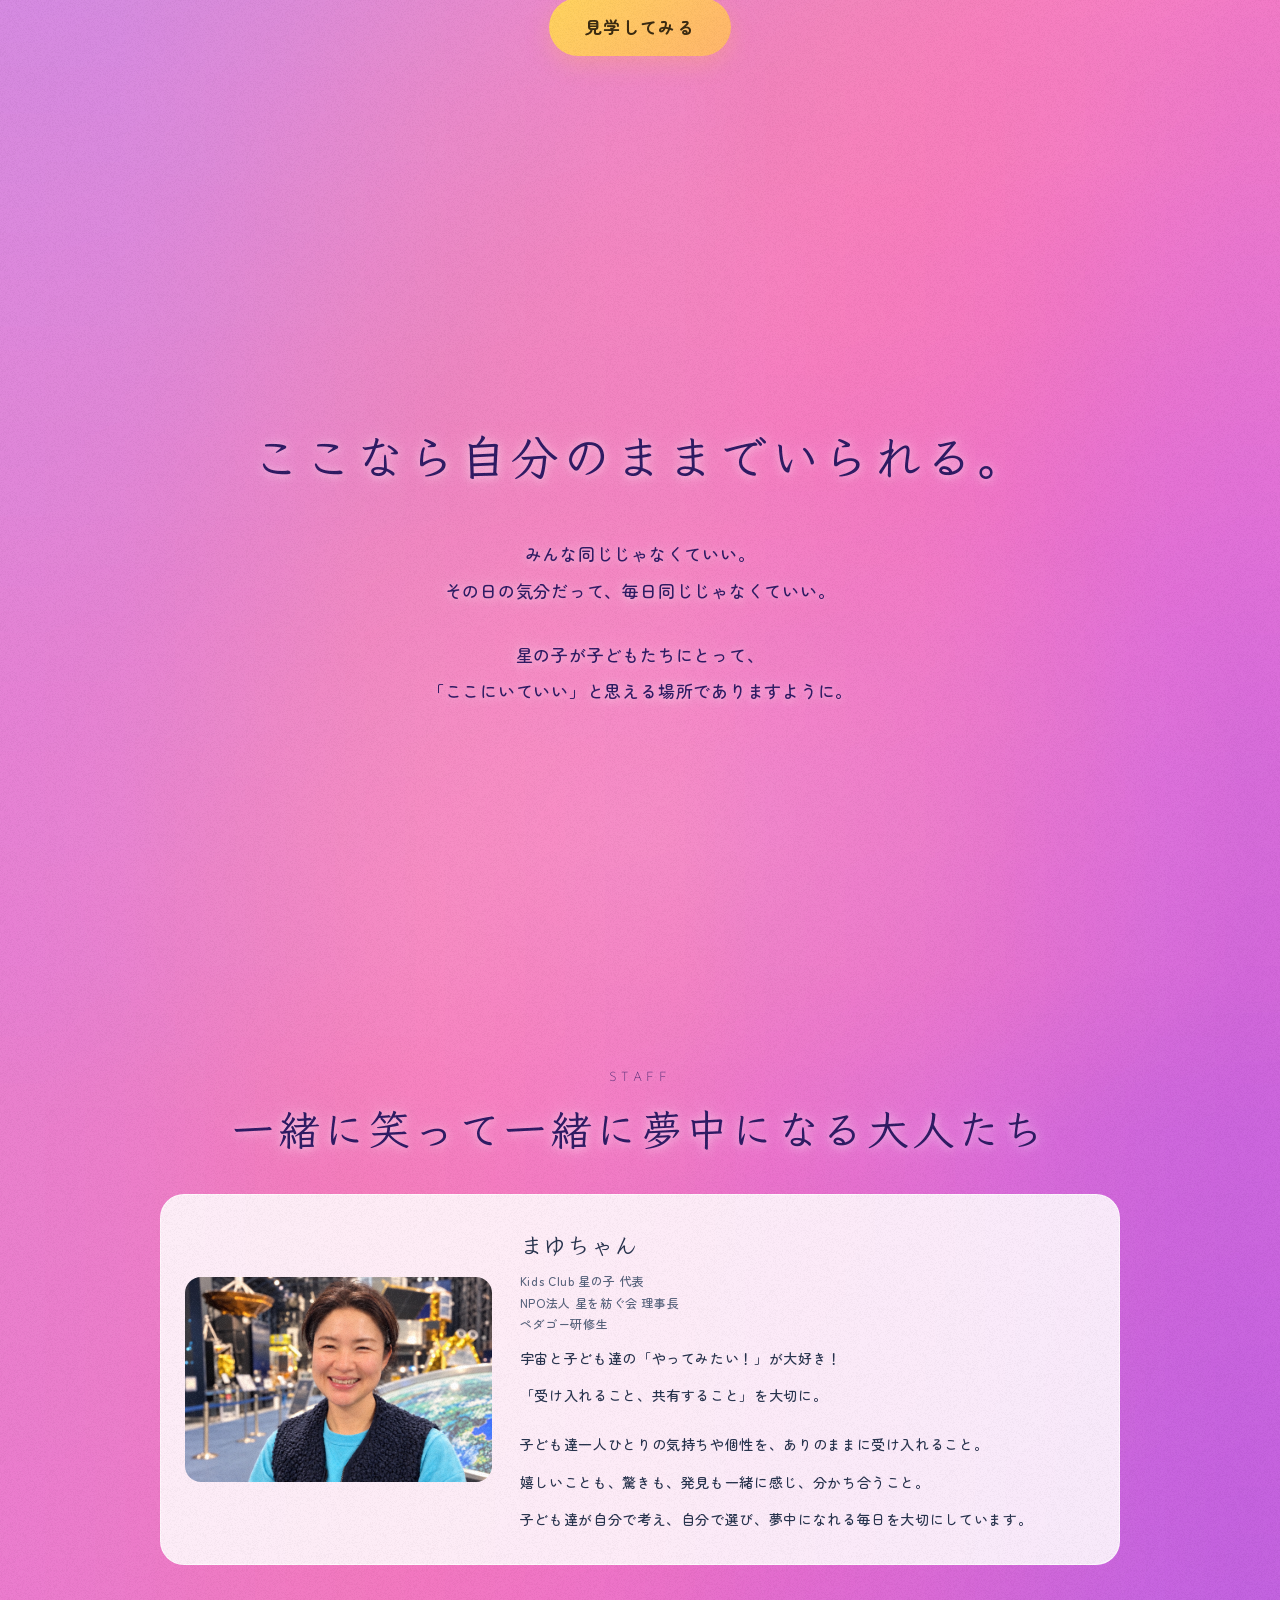
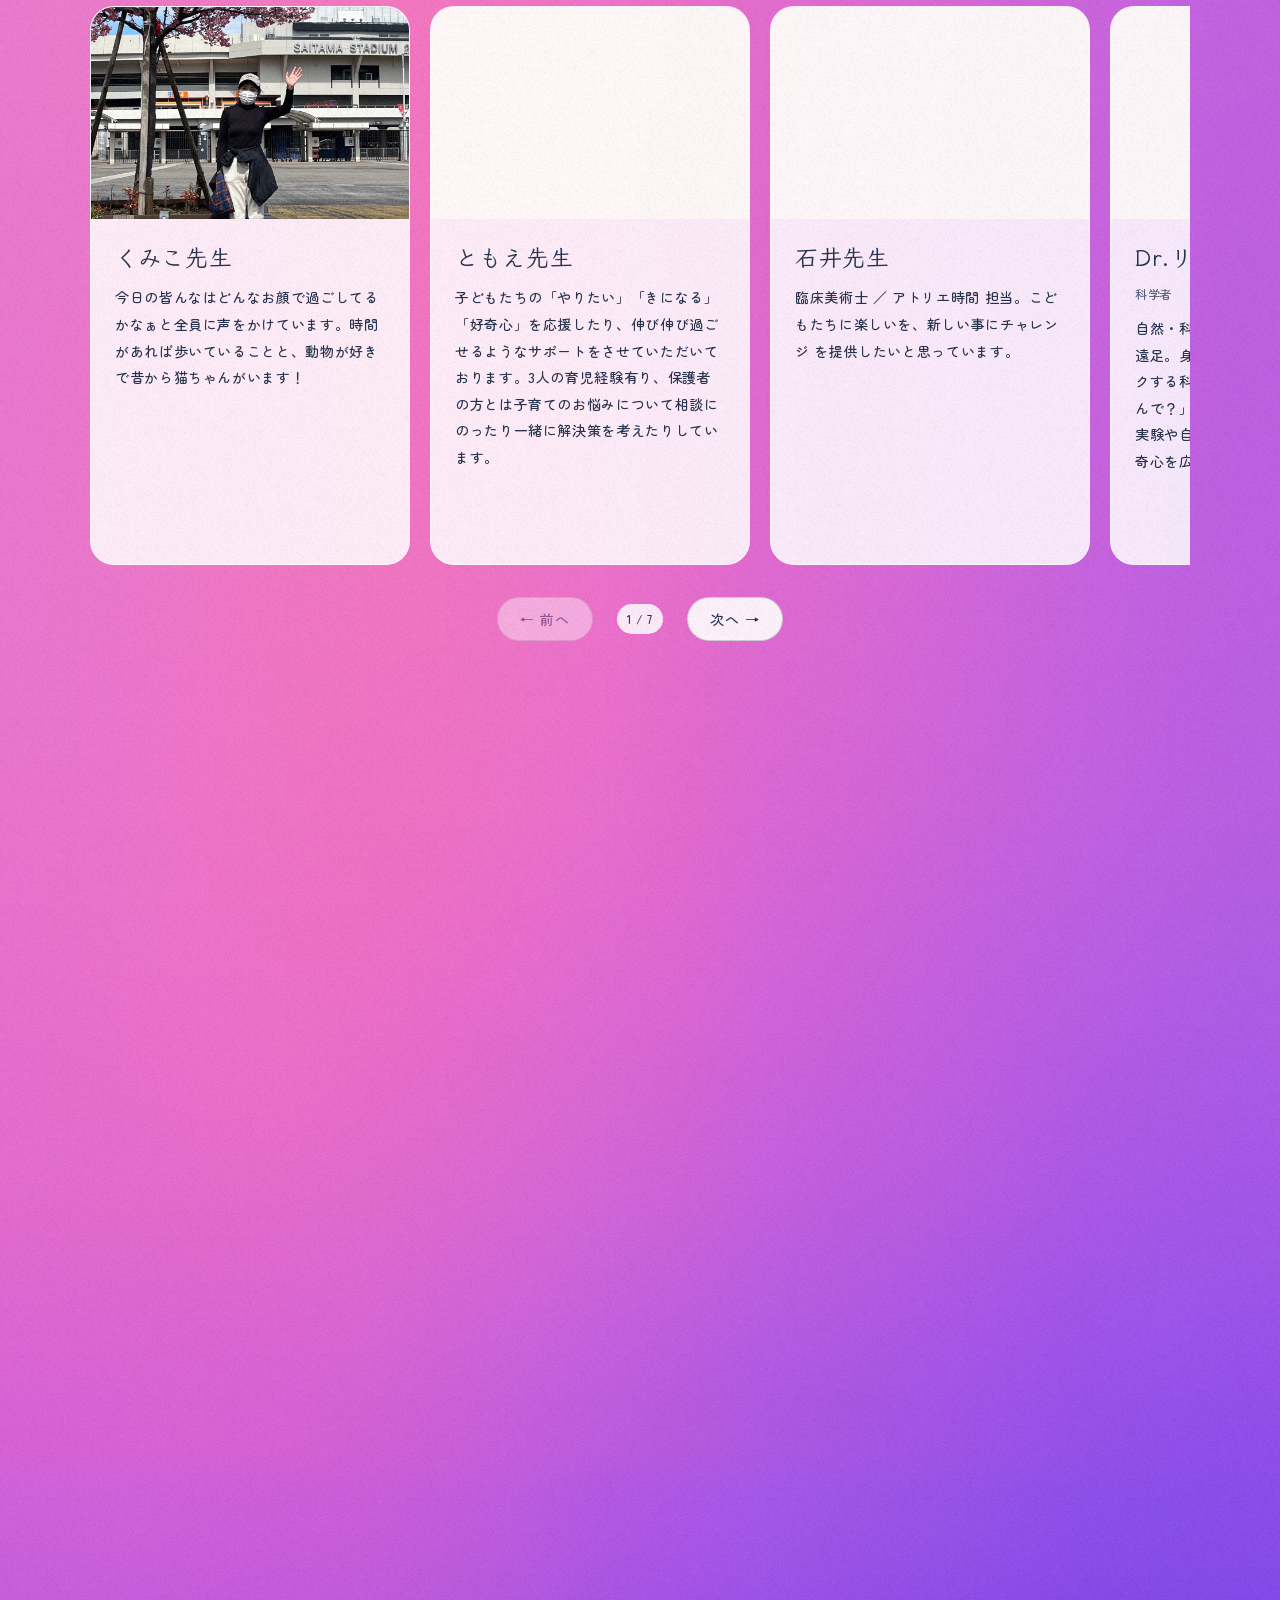
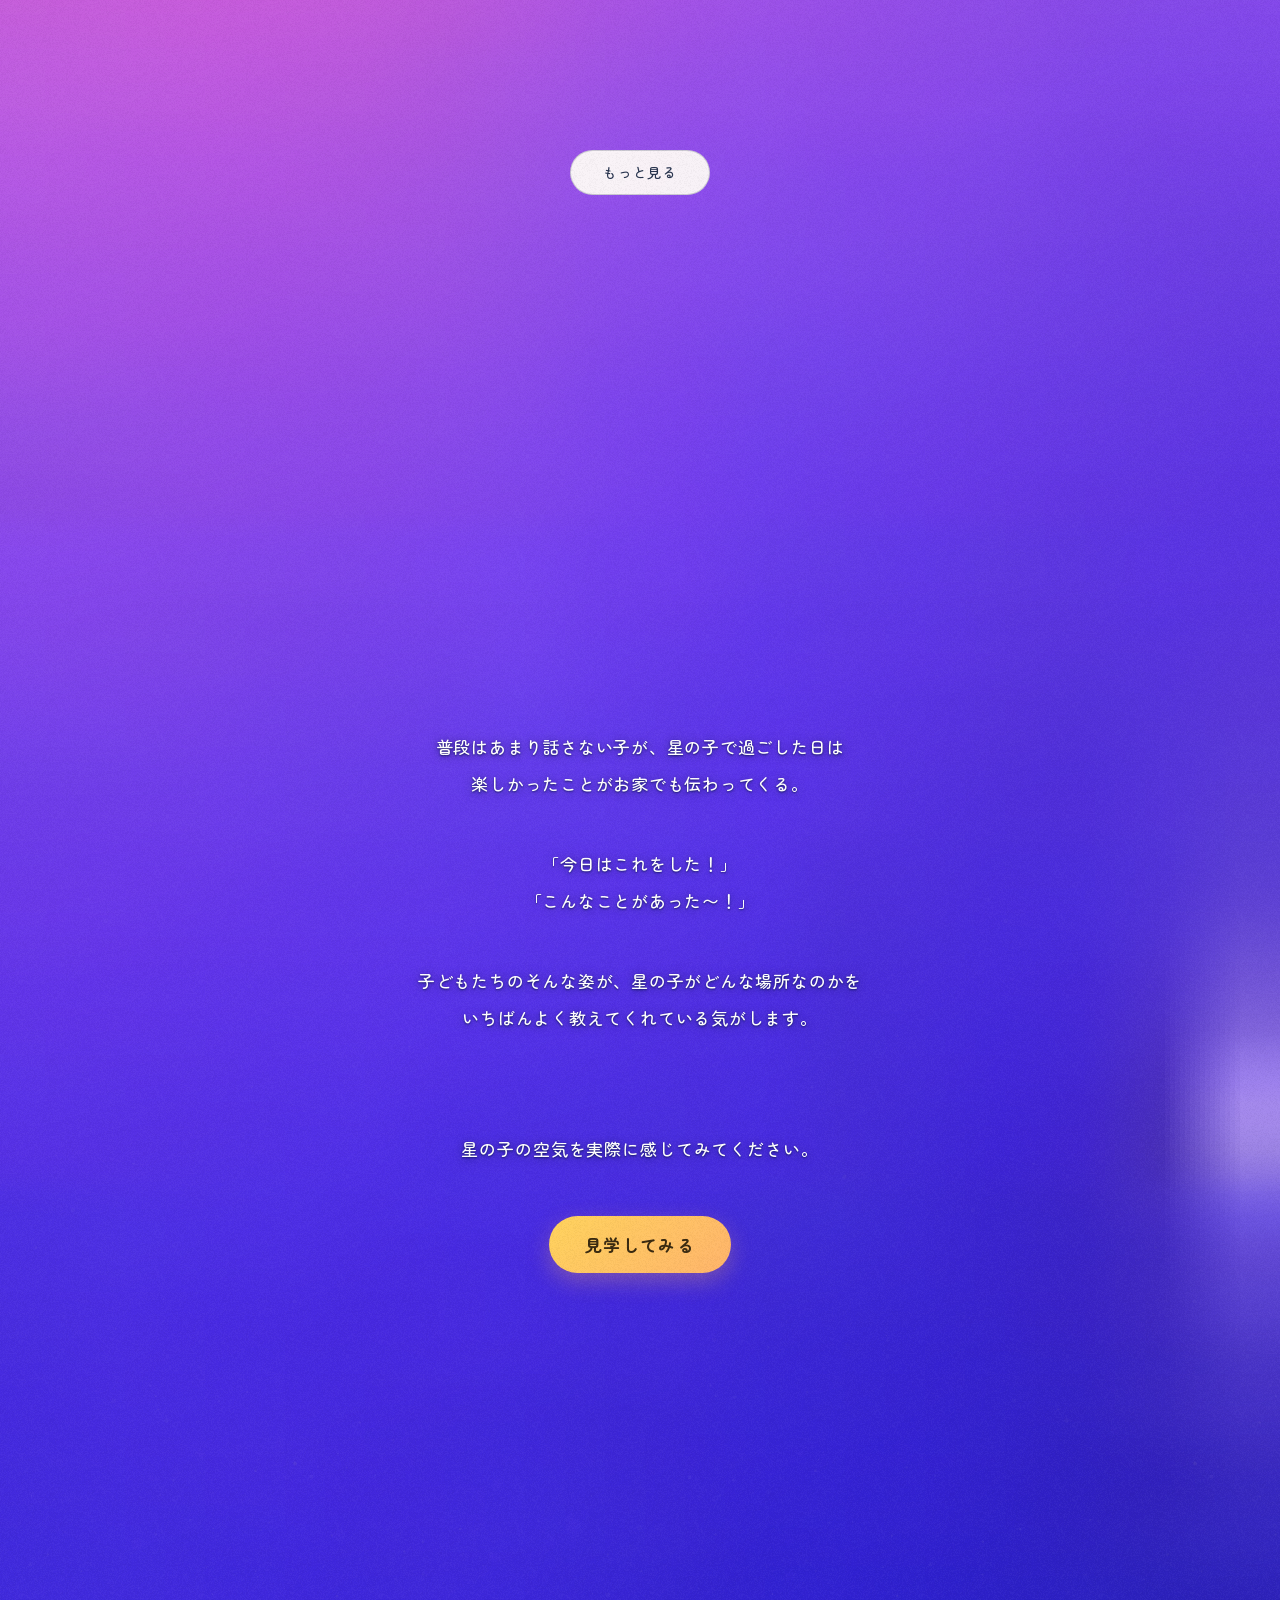
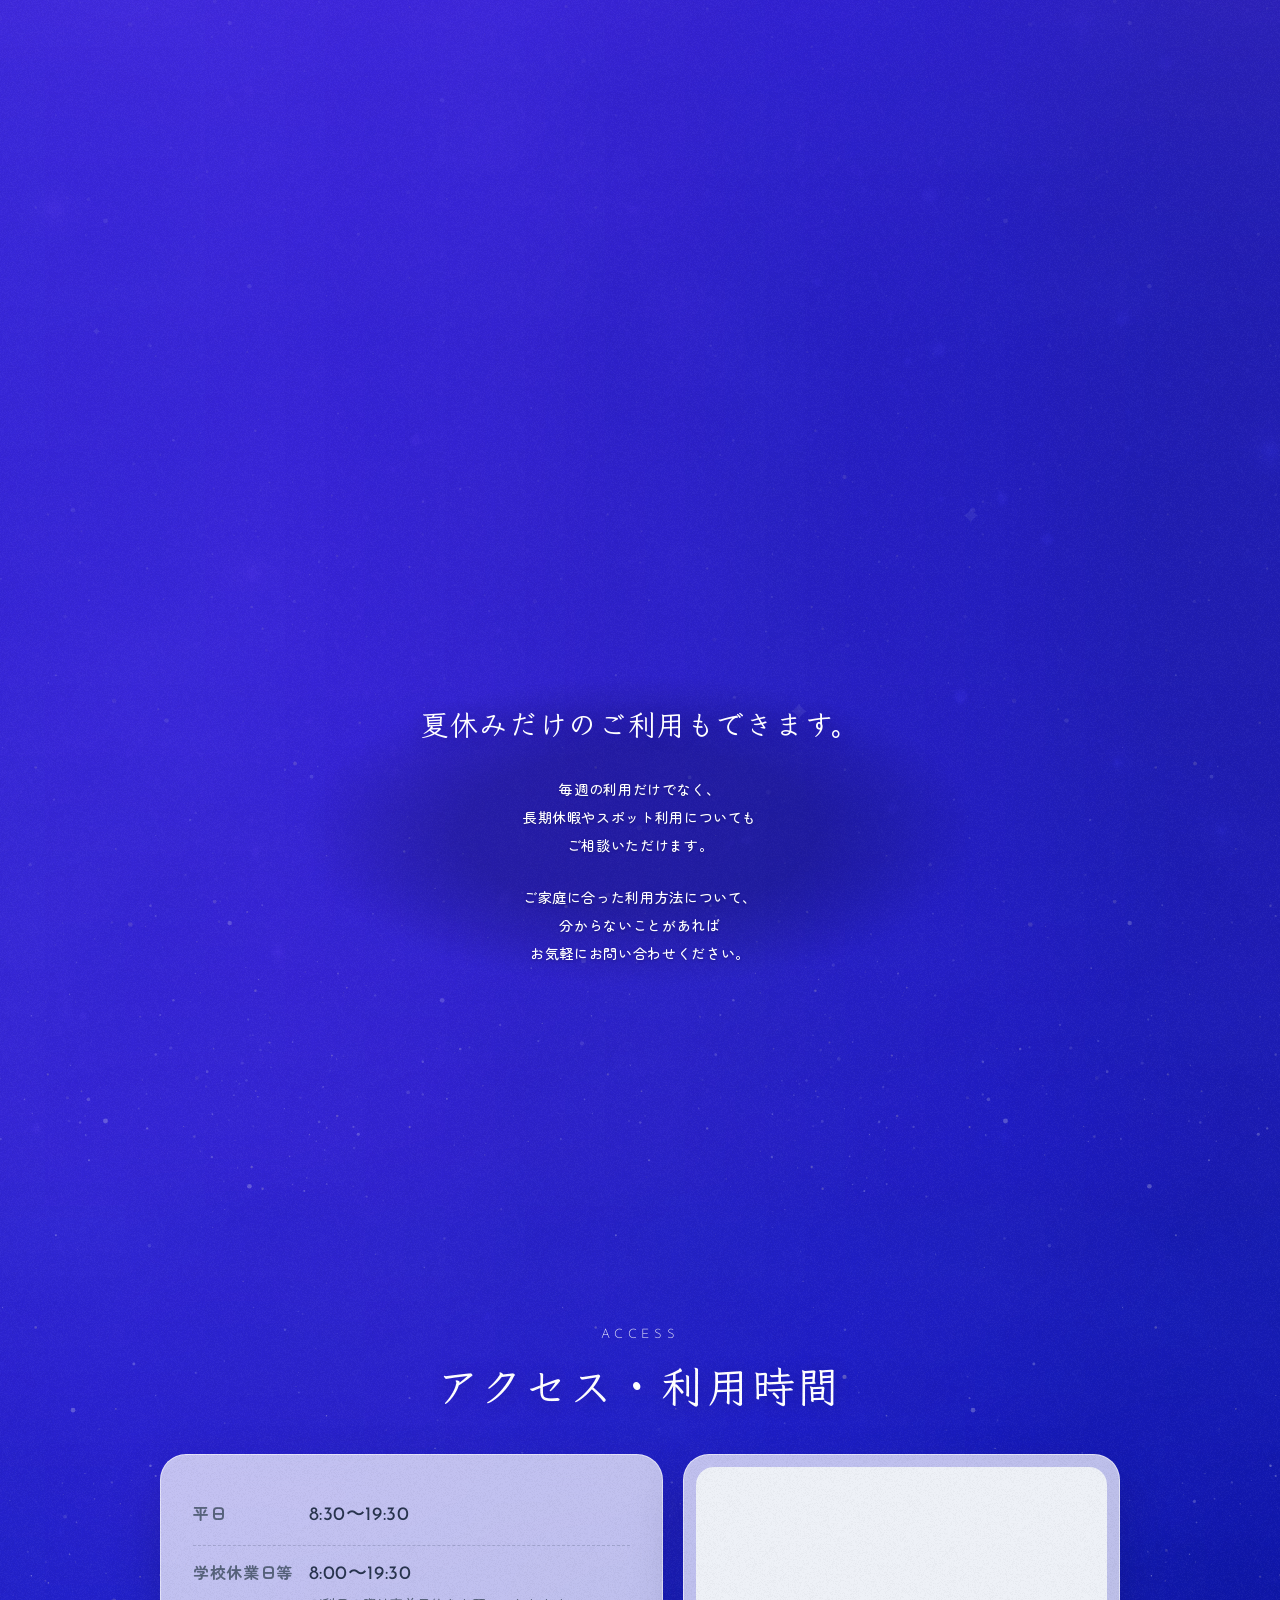
==== commit 1c93a01f: "Emphasize mobile contact heading while preserving one line" ====
--- a/compare/white-text/index.html
+++ b/compare/white-text/index.html
@@ -12,7 +12,7 @@
 <link rel="preconnect" href="https://fonts.gstatic.com" crossorigin>
 <link href="https://fonts.googleapis.com/css2?family=Klee+One:wght@400;600&family=Zen+Maru+Gothic:wght@400;500;700&family=Josefin+Sans:wght@300;400;500;600;700&display=swap" rel="stylesheet">
 <link rel="stylesheet" href="css/base.css?v=20261110-monochrome-social1">
-<link rel="stylesheet" href="css/sections.css?v=20261110-day-horizontal1">
+<link rel="stylesheet" href="css/sections.css?v=20261110-contact-heading1">
 <link rel="stylesheet" href="css/space.css?v=20261110-photo-replay1">
 <link rel="stylesheet" href="css/typography.css?v=20261027-read-weight2">
 </head>
@@ -28,7 +28,7 @@
 .site-header{top:var(--draft-bar-height,28px)}
 @media(max-width:360px){.site-header{top:var(--draft-bar-height,48px)}}
 </style>
-<div class="draft-bar" data-nosnippet>更新：<time datetime="2026-11-10T18:06:41+09:00">2026/11/10 18:06</time>（JST）｜【要確認】は仮の内容です</div>
+<div class="draft-bar" data-nosnippet>更新：<time datetime="2026-11-10T18:17:23+09:00">2026/11/10 18:17</time>（JST）｜【要確認】は仮の内容です</div>
 <header class="site-header" data-tone="light">
   <a class="brand" href="#top" aria-label="浦和美園の民間学童 Kids Club 星の子 トップへ">
     <img class="brand-mark" src="assets/src/hoshinoko-octopus-transparent.png" alt="" width="24" height="24" decoding="async">
--- a/compare/white-text/css/sections.css
+++ b/compare/white-text/css/sections.css
@@ -403,6 +403,18 @@
 /* A clear invitation: complete heading phrases and a readable text column. */
 #contact{padding-top:clamp(144px,16vw,208px);padding-bottom:clamp(48px,7vw,88px)}
 #contact>.contact-lead{font-size:clamp(17px,4.8vw,52px);line-height:1.6;letter-spacing:0;white-space:nowrap}
+/* Give the 16-character invitation almost the full phone width without shrinking it horizontally. */
+@media(max-width:640px){
+  #contact>.contact-lead{
+    margin-inline:calc(12px - var(--gutter));
+    font-size:clamp(16px,calc(6.25vw - 1.75px),38.25px);
+    -webkit-text-stroke:.45px currentColor
+  }
+}
+/* Preserve readable text on unusually narrow viewports, including extreme zoom. */
+@media(max-width:283px){
+  #contact>.contact-lead{white-space:normal;overflow-wrap:anywhere}
+}
 #contact>.read{
   max-width:32em;margin-top:clamp(56px,7vw,80px);padding-inline:0;
   text-align:center;font-size:clamp(15px,1.8vw,17px);line-height:2.1;letter-spacing:.035em
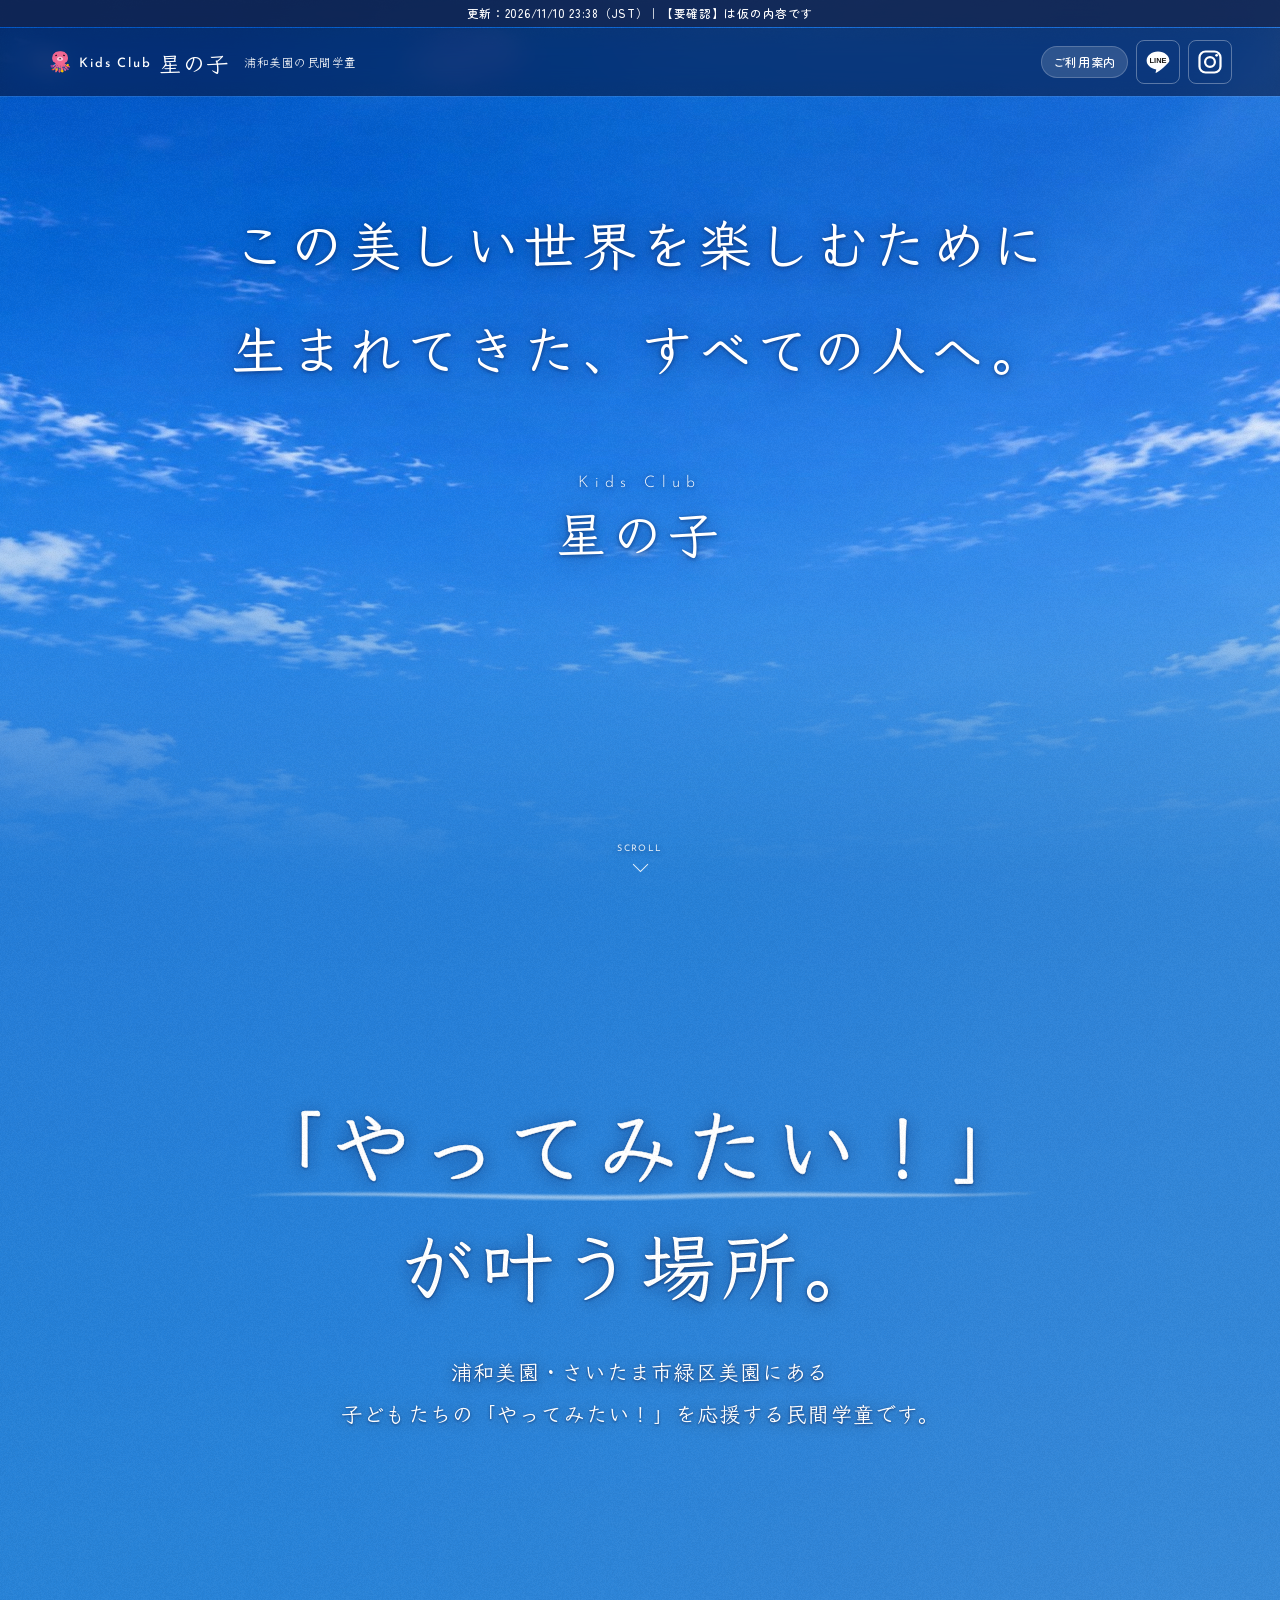
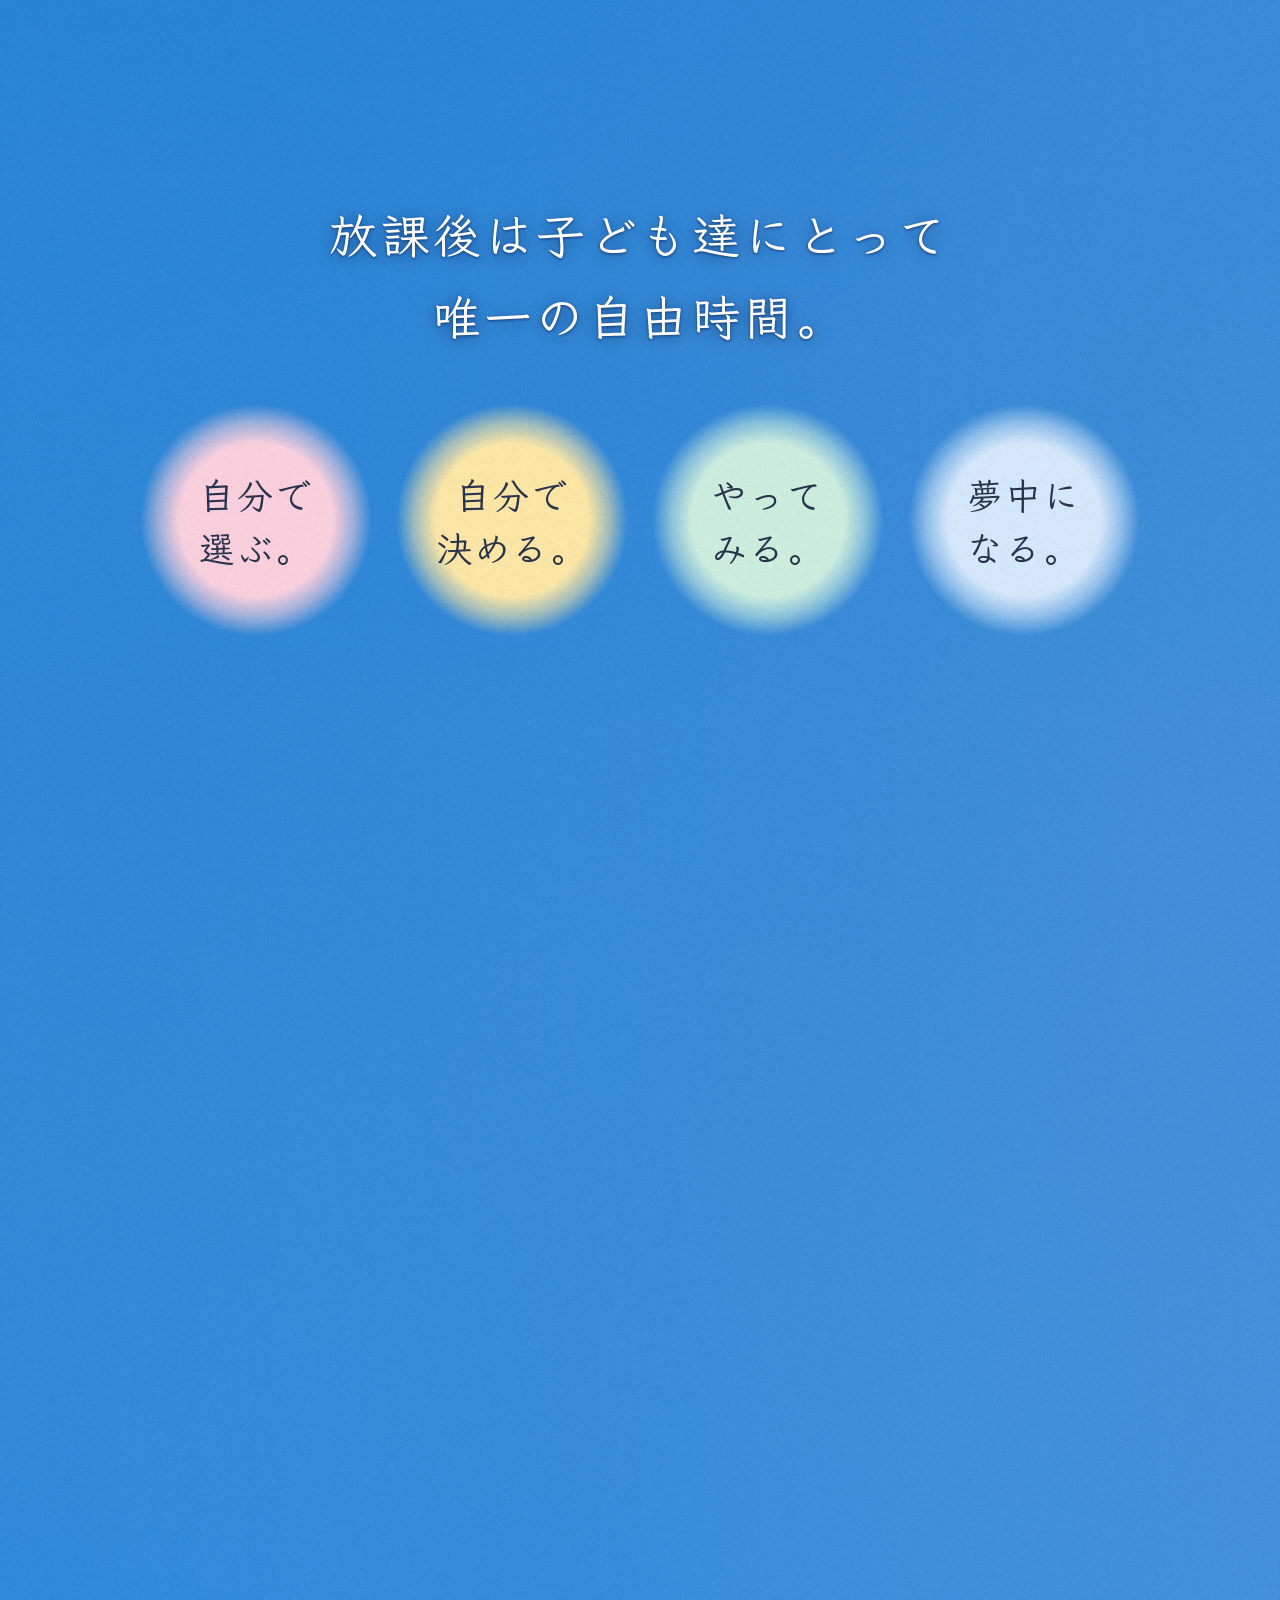
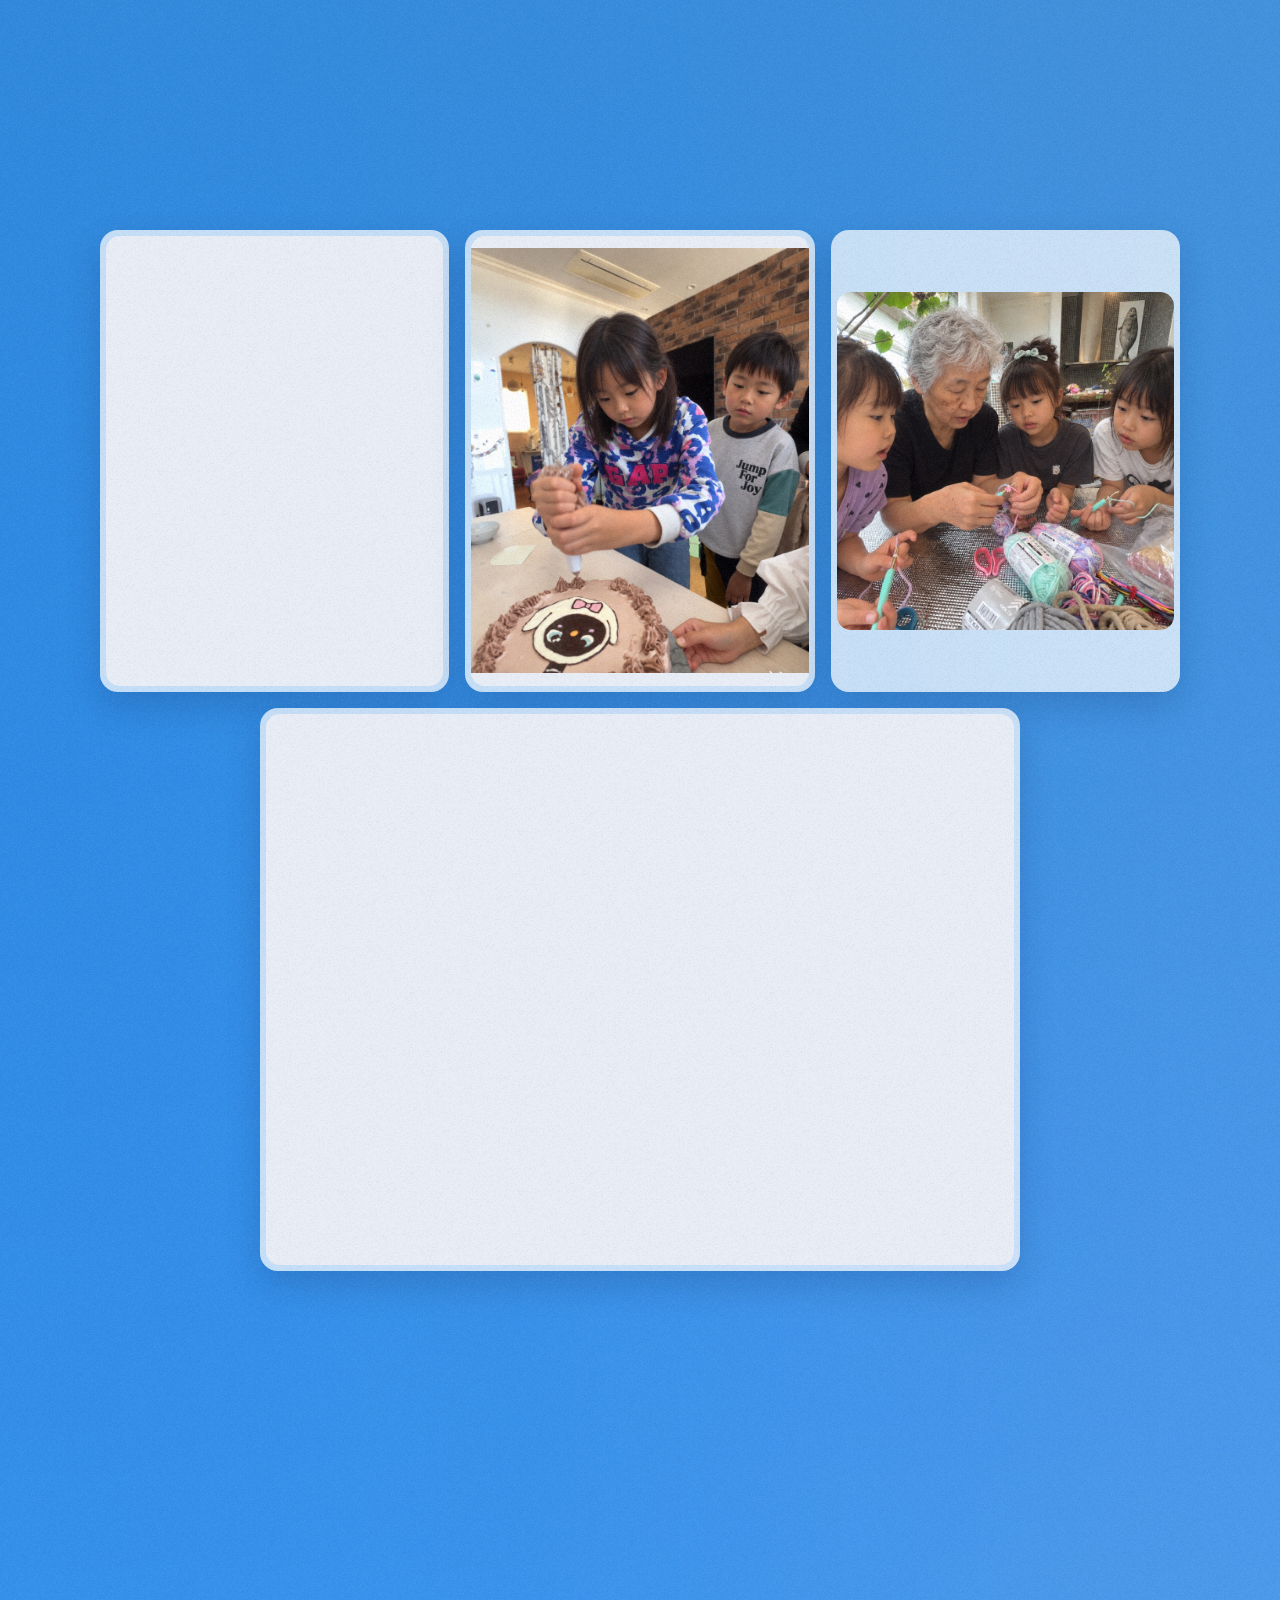
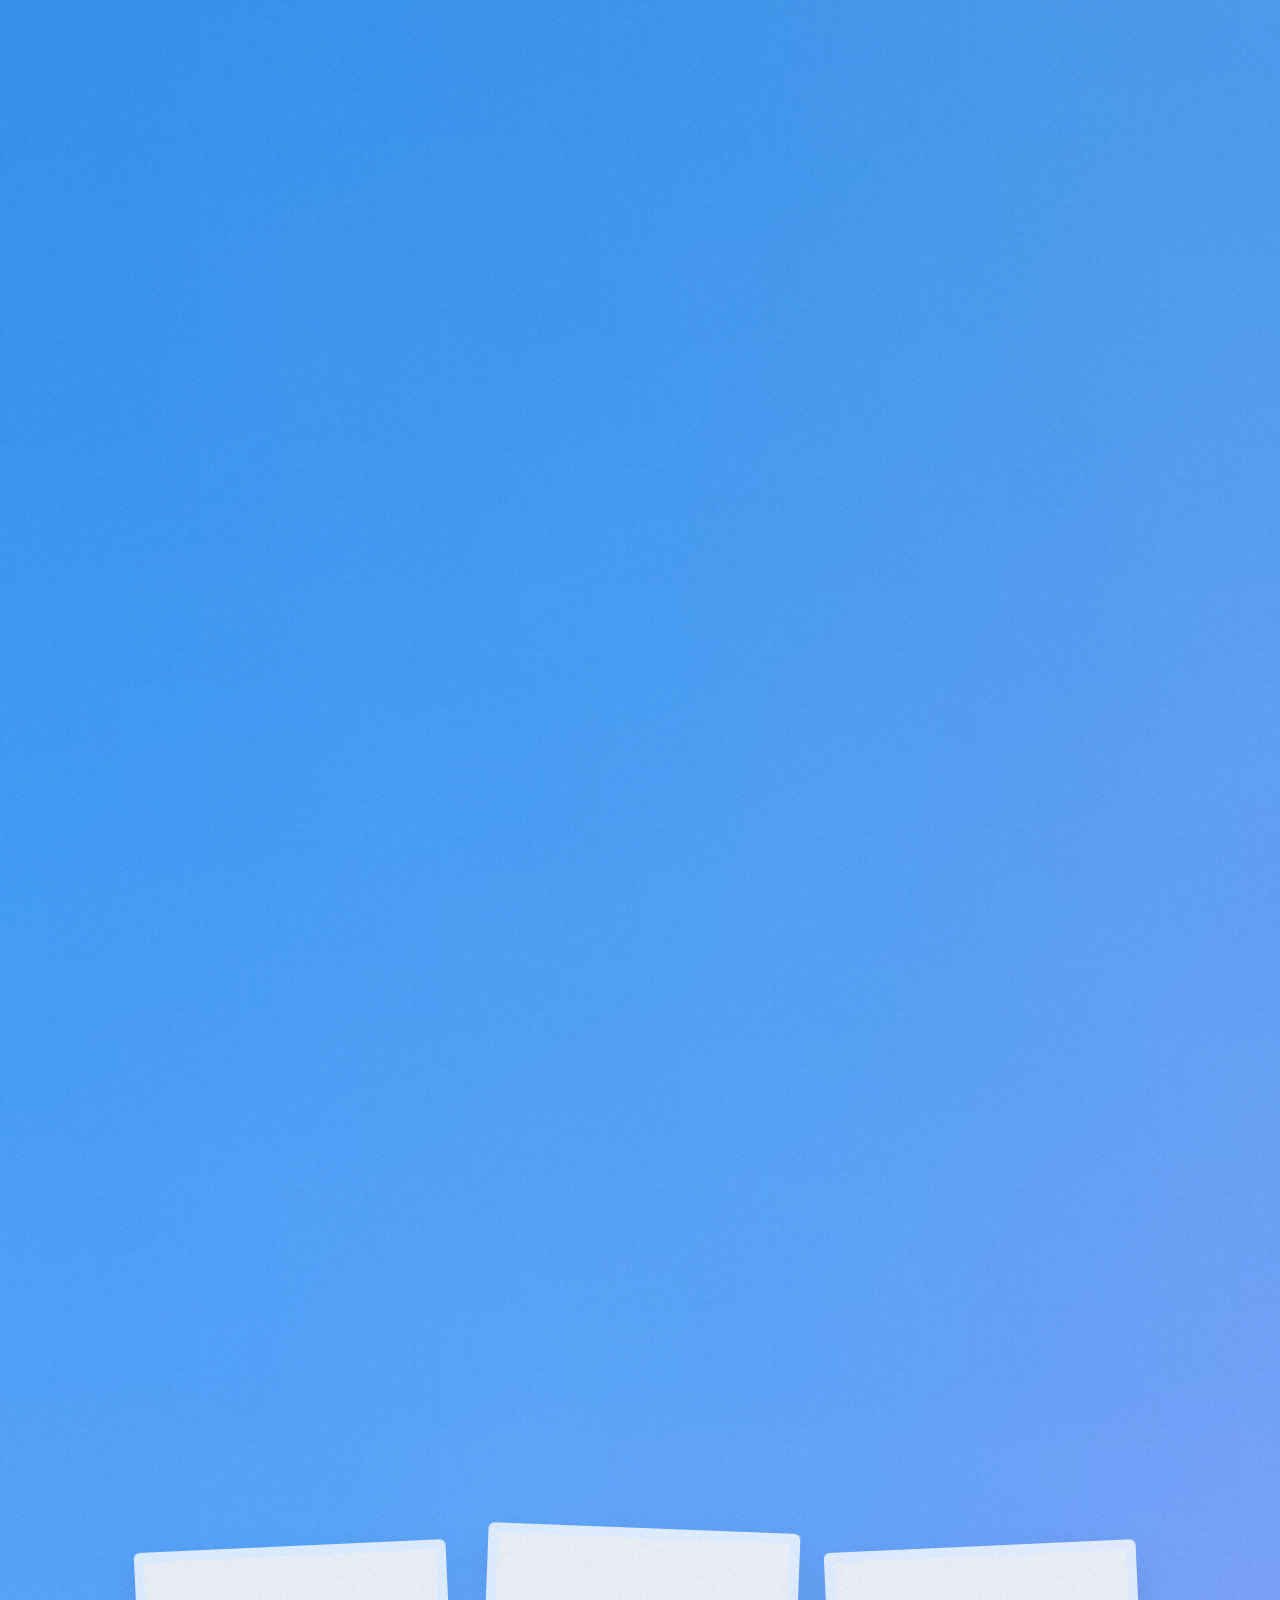
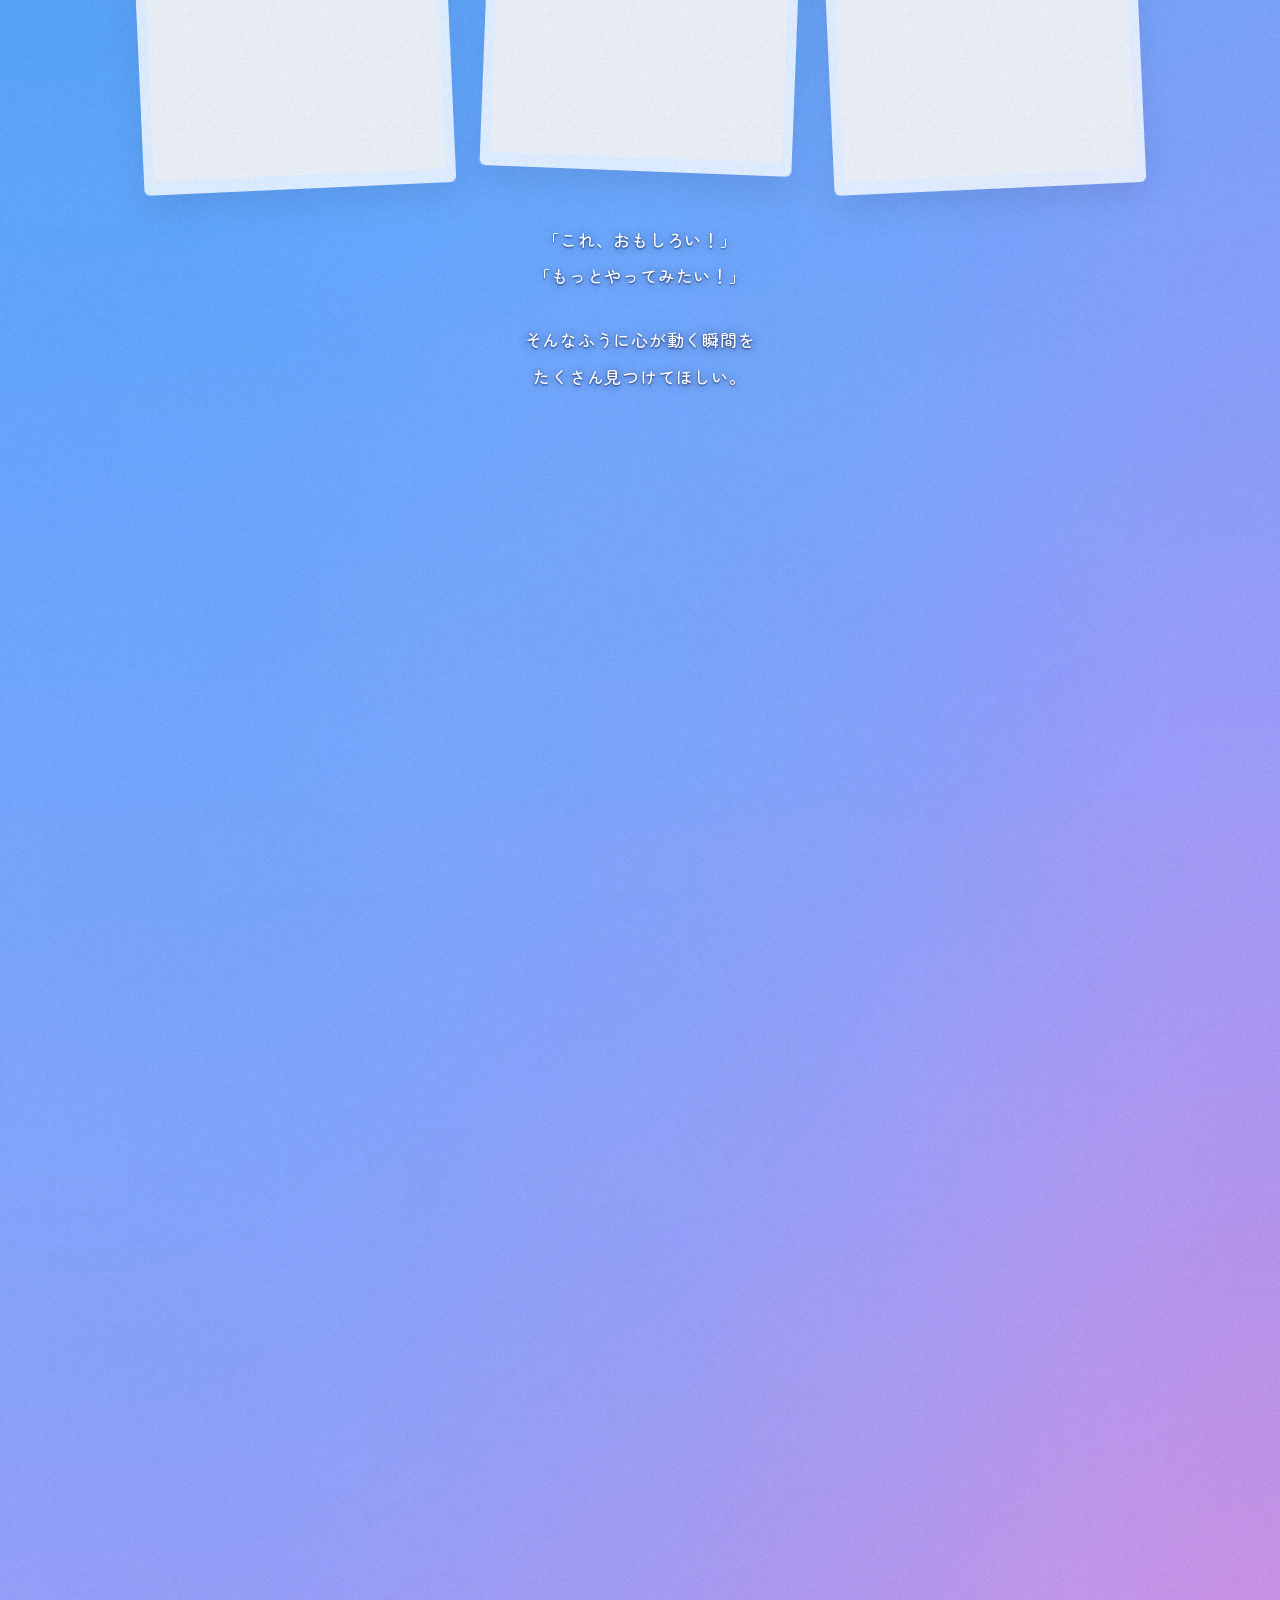
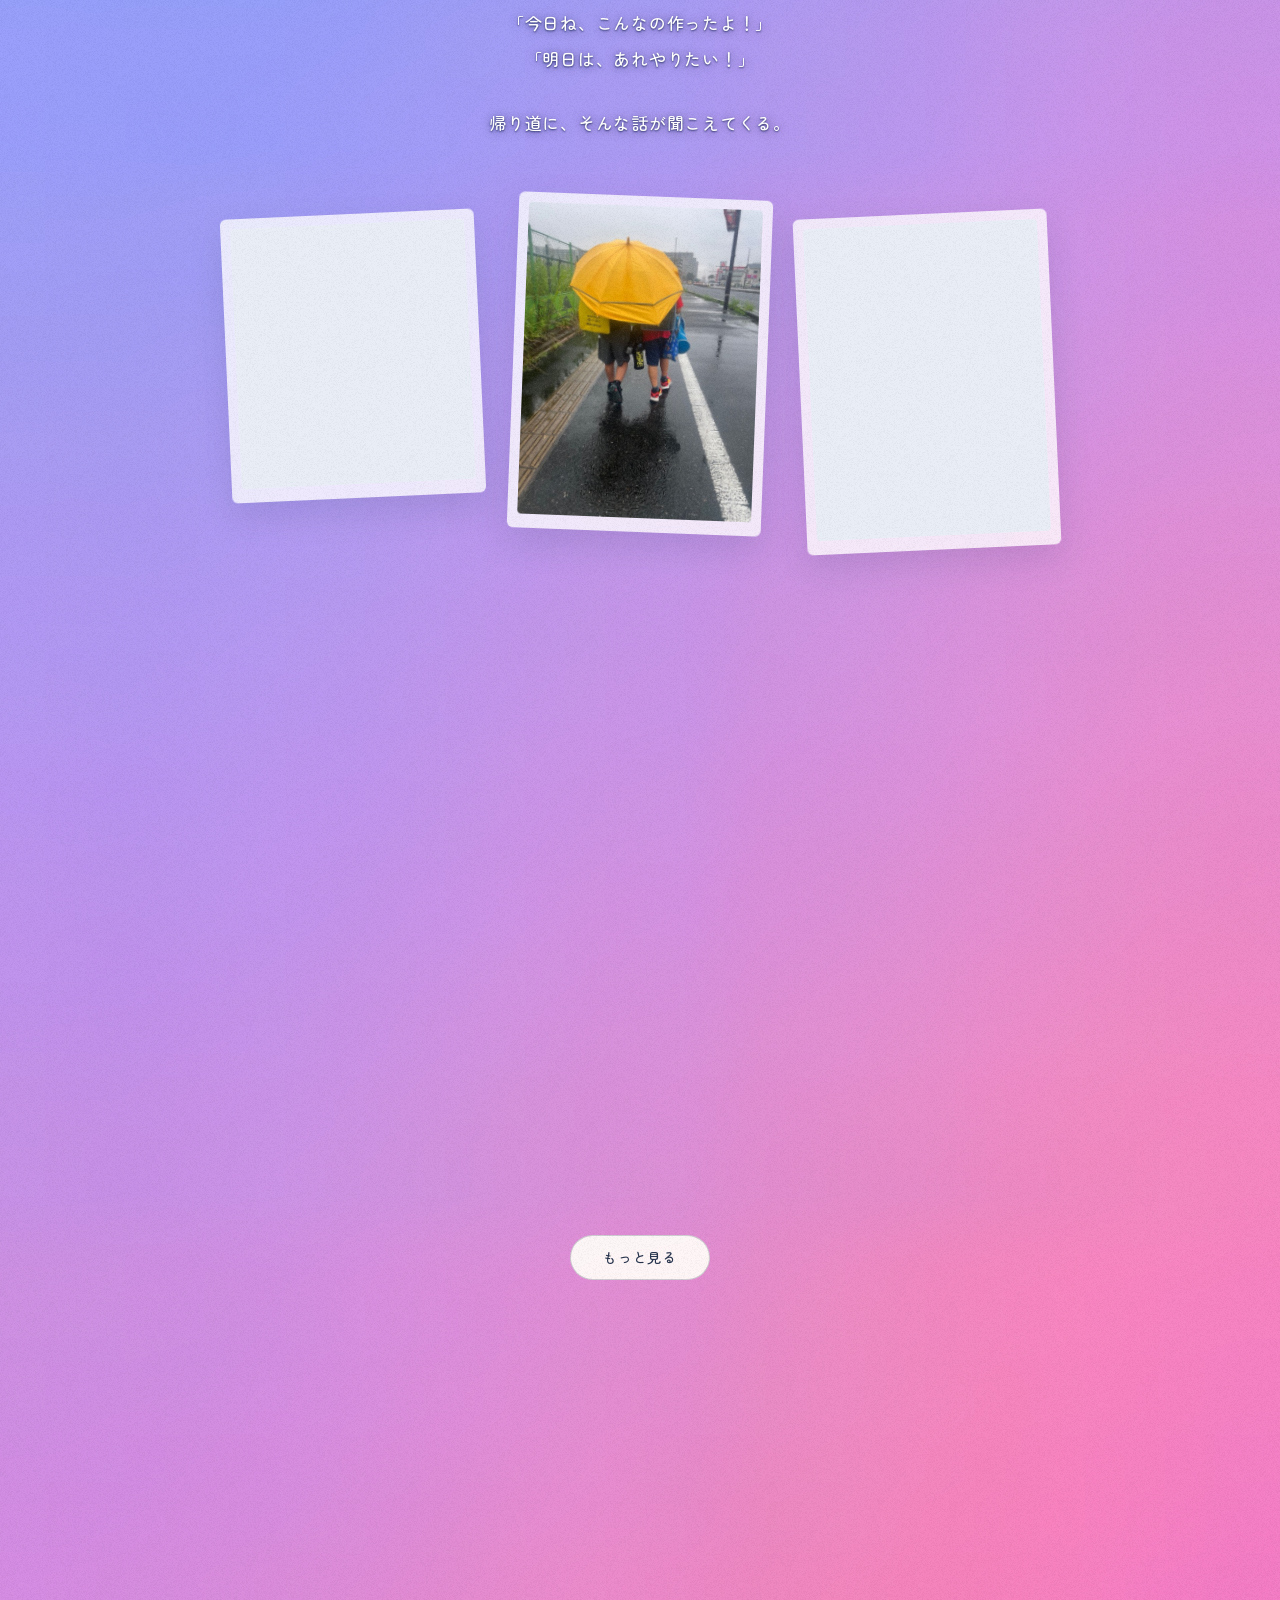
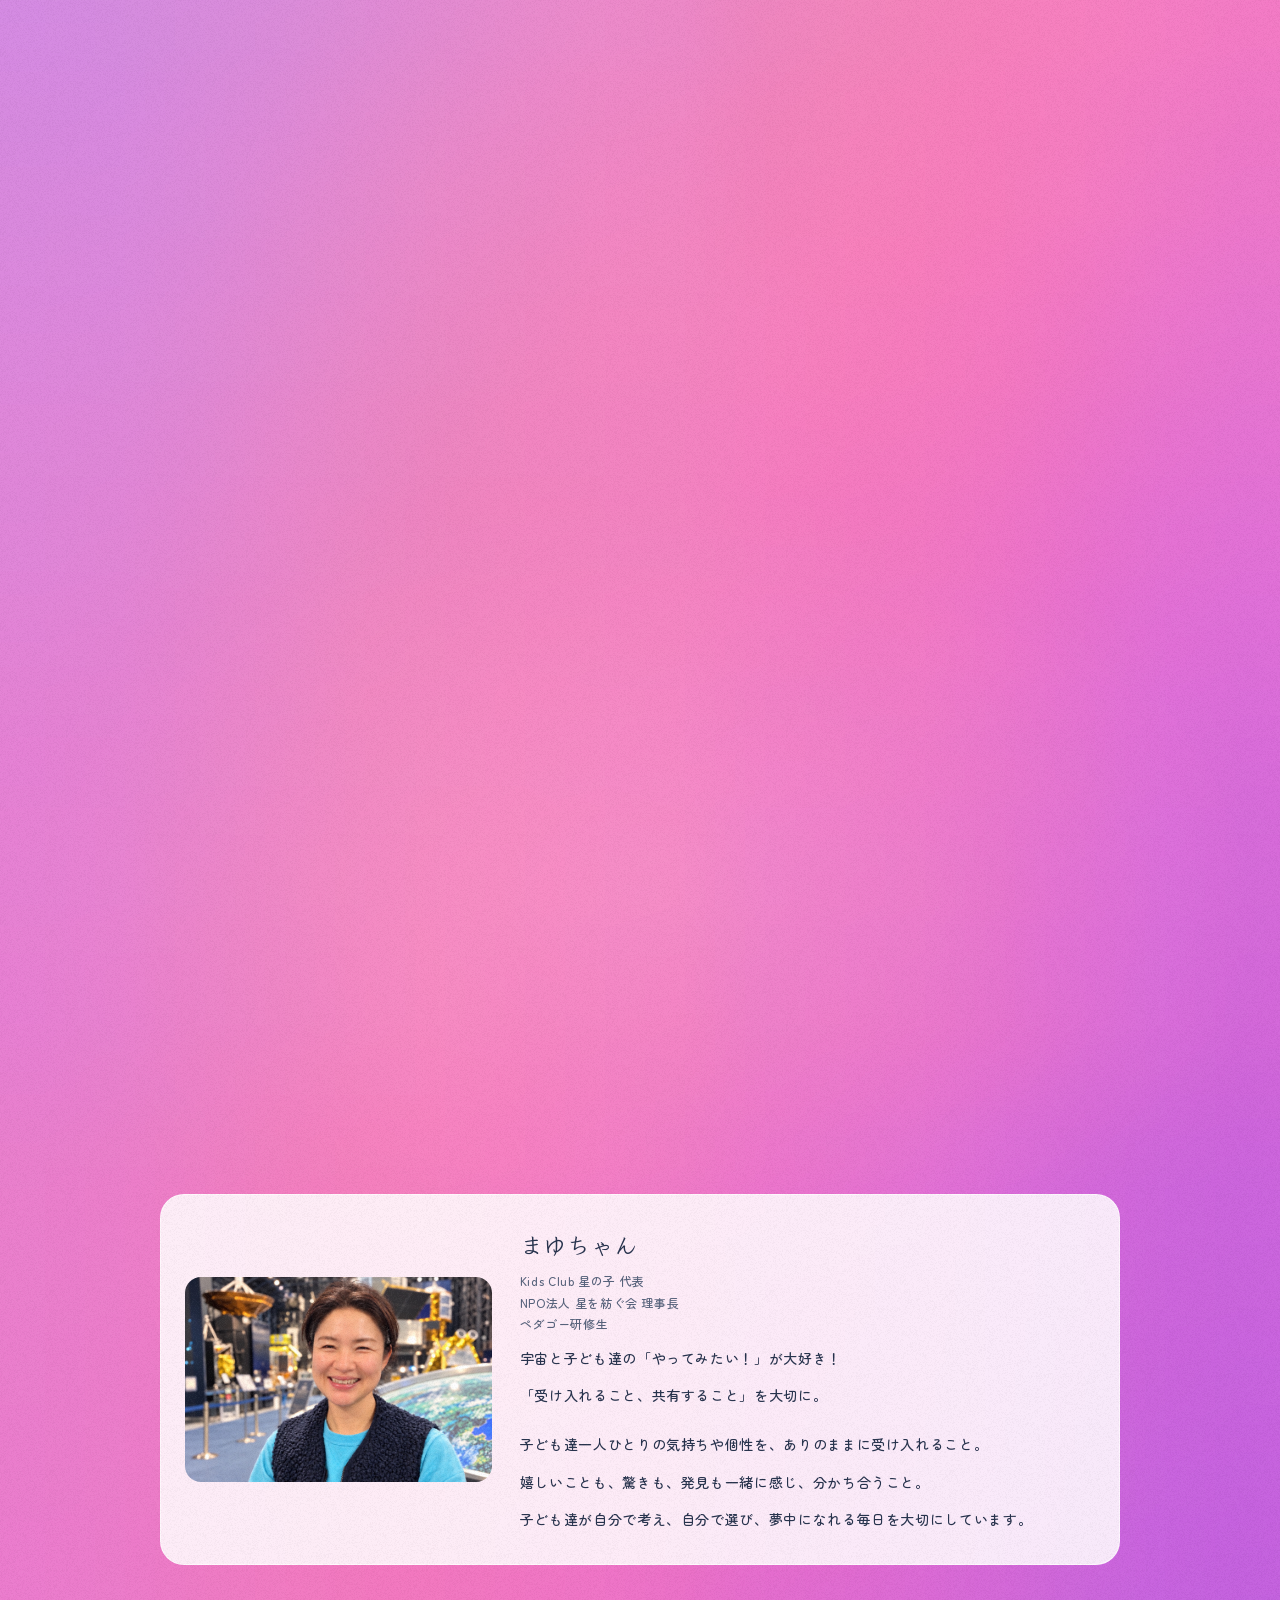
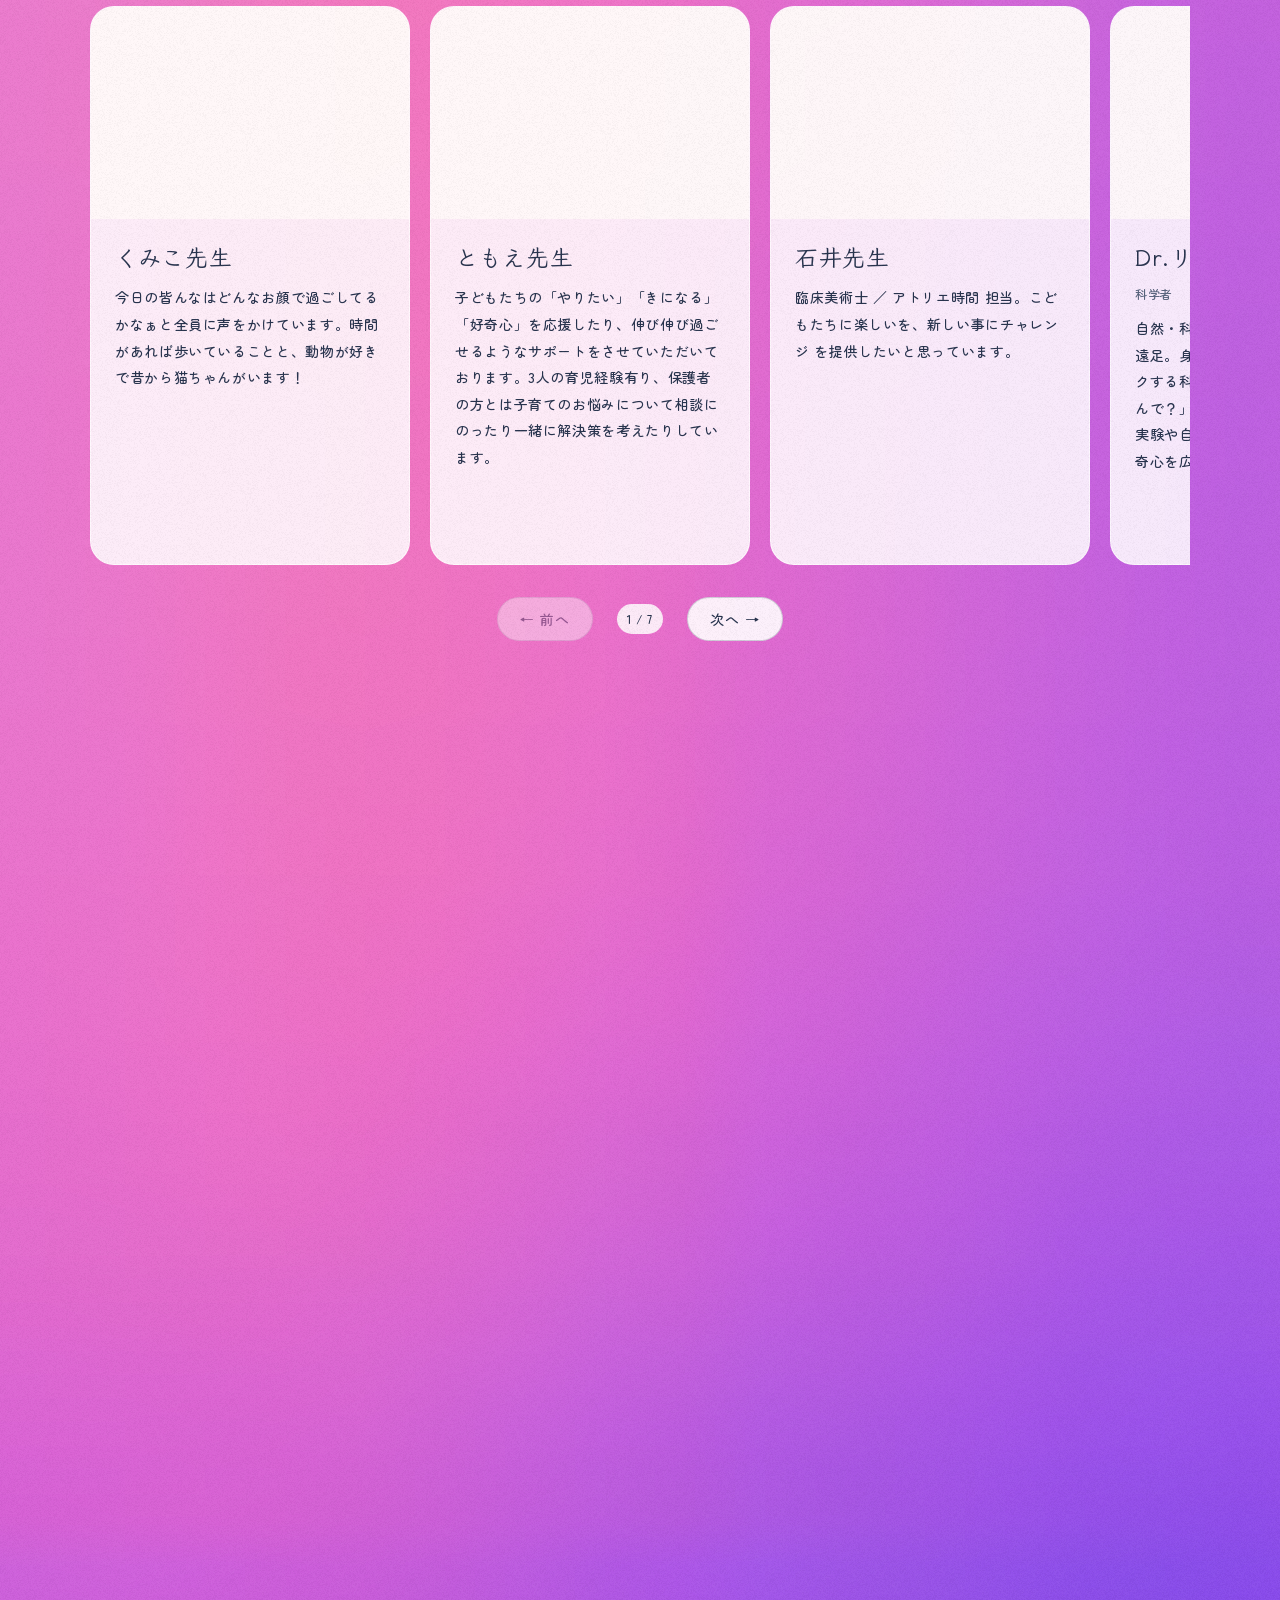
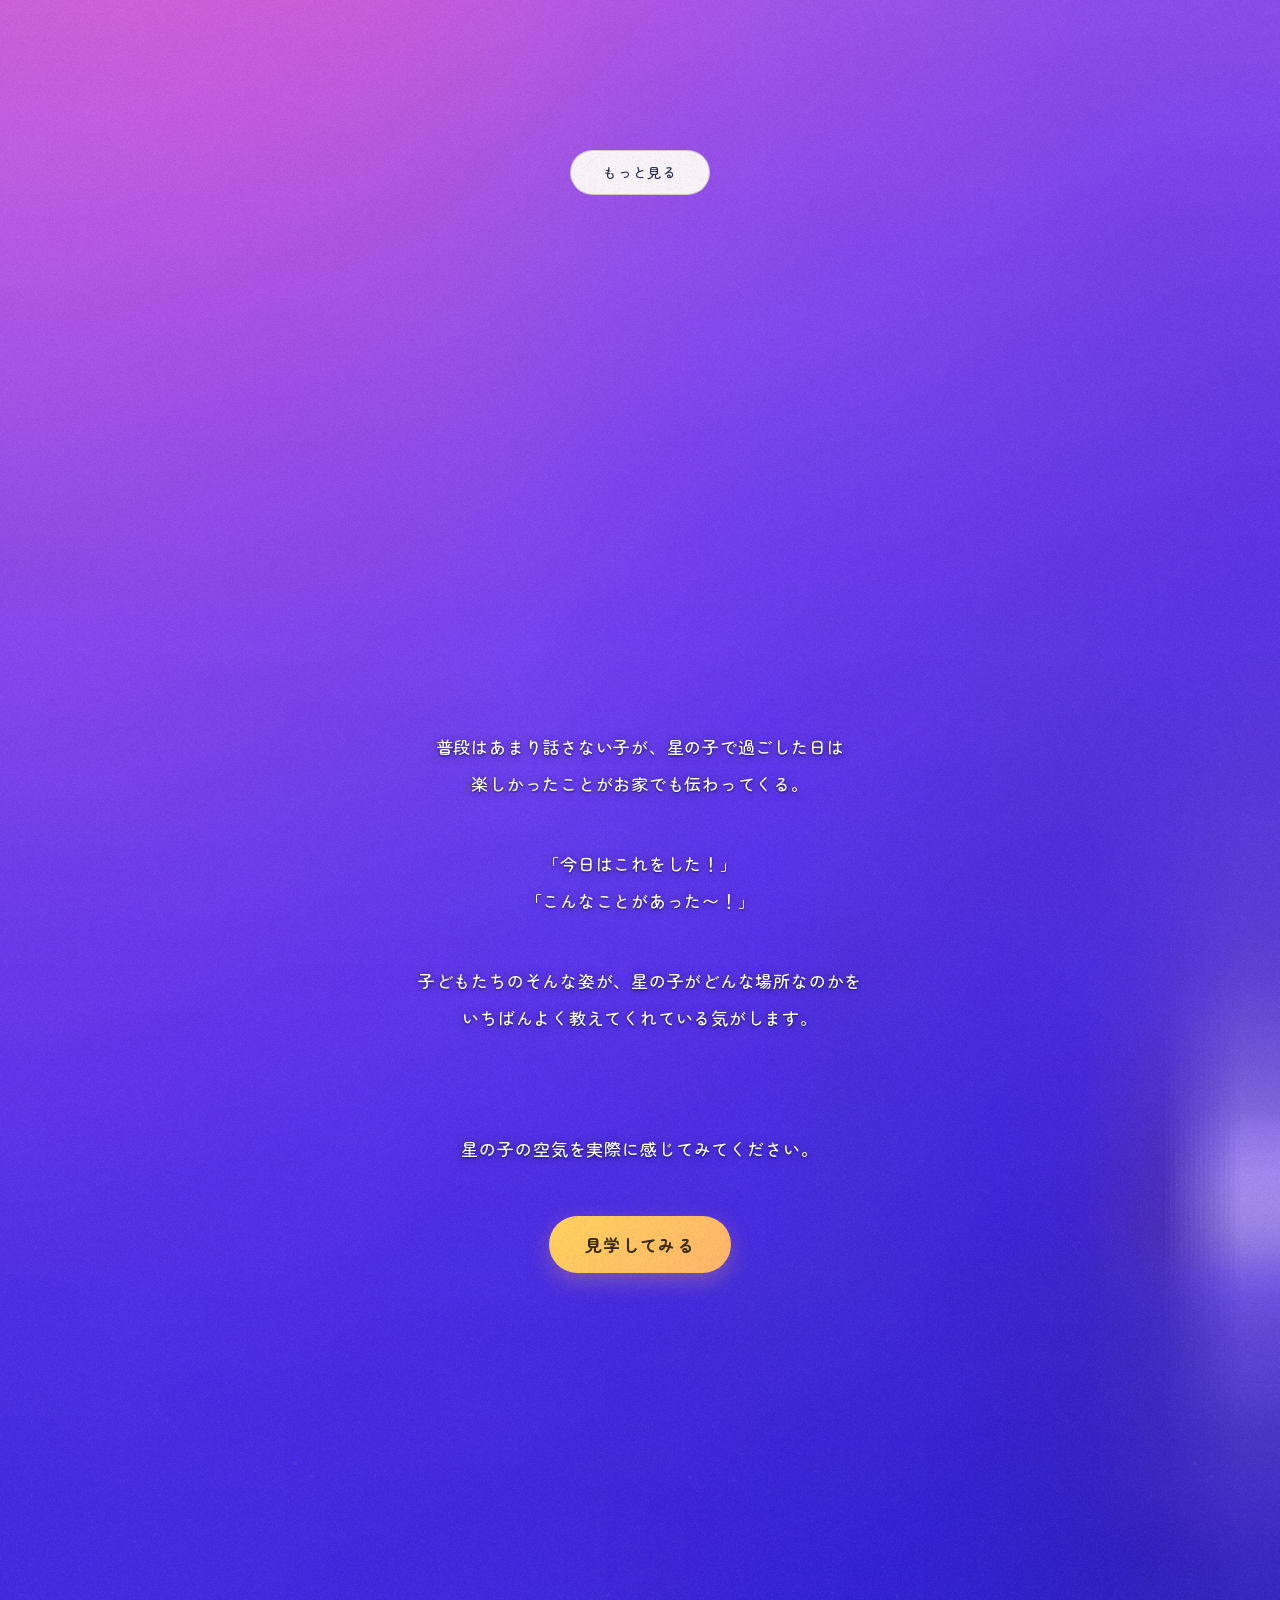
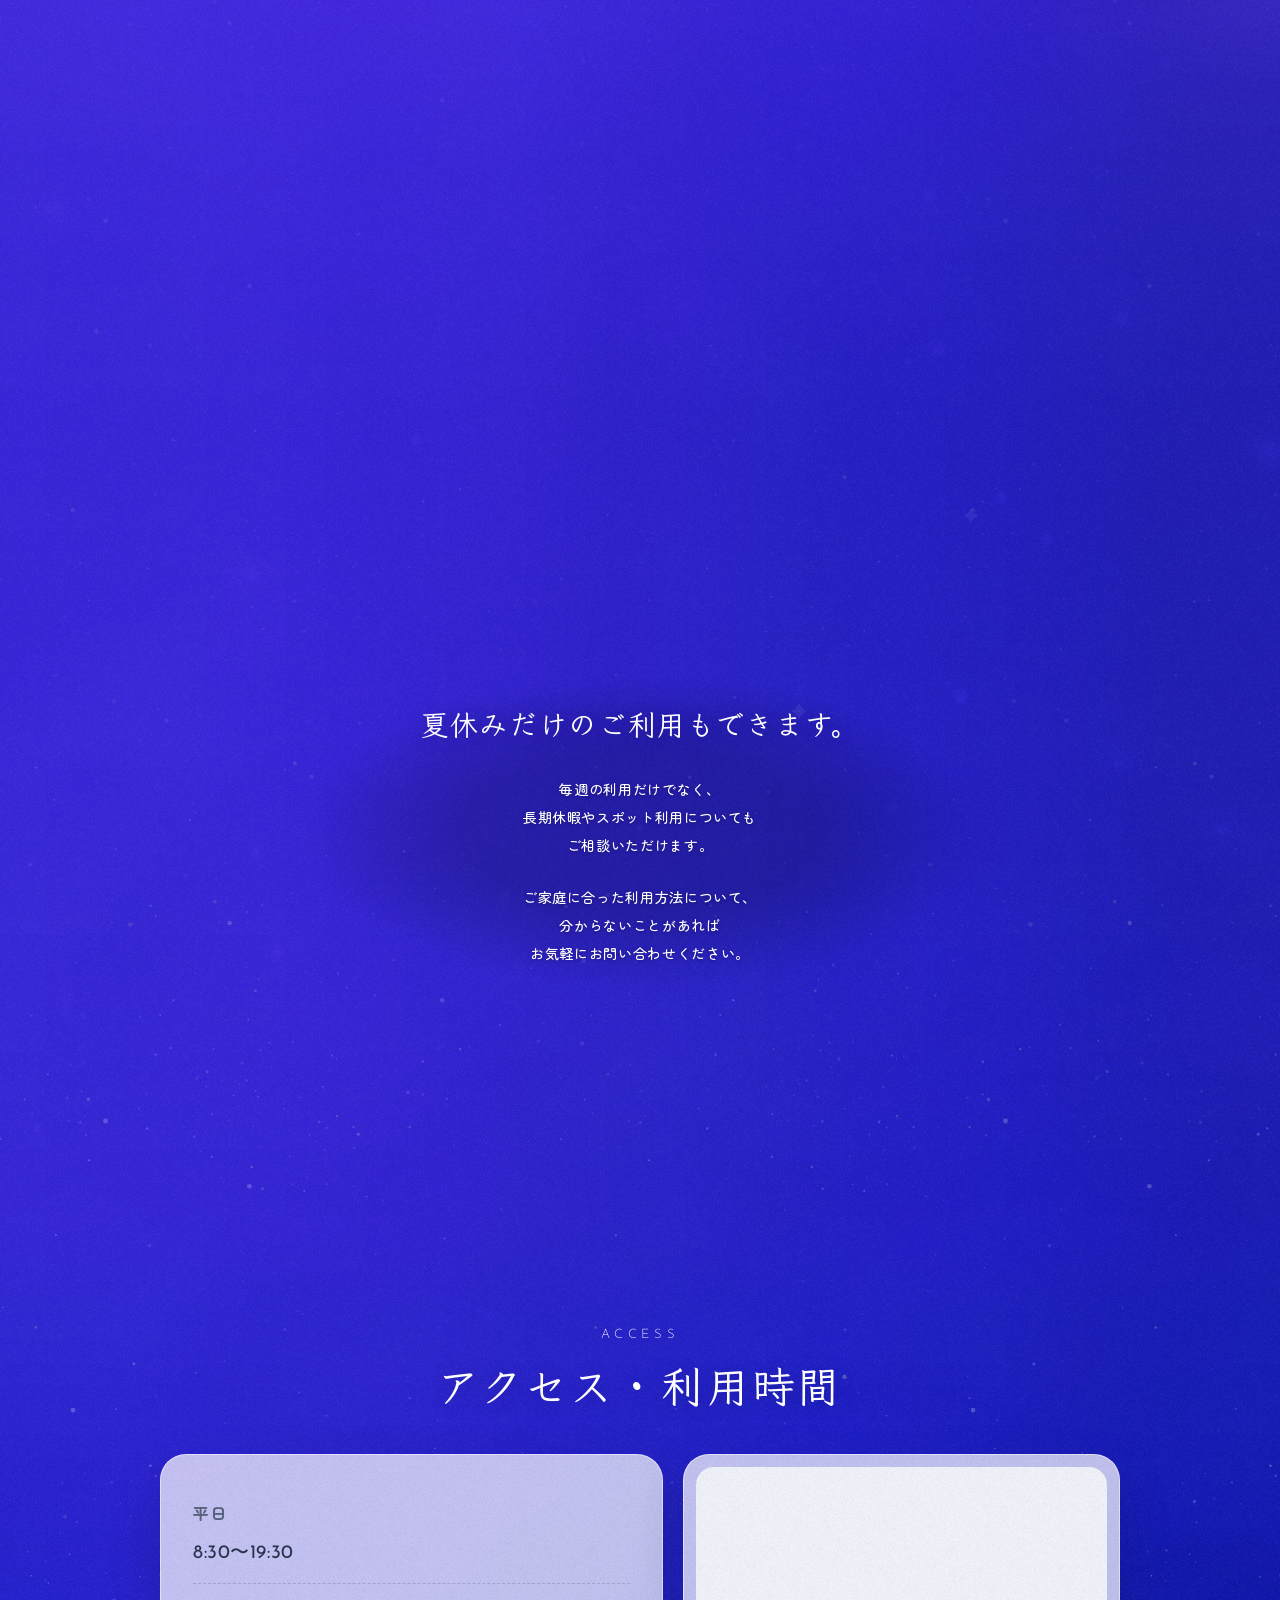
==== commit 6f5a6a39: "Unify access information into label-above-description rows" ====
--- a/compare/white-text/index.html
+++ b/compare/white-text/index.html
@@ -12,7 +12,7 @@
 <link rel="preconnect" href="https://fonts.gstatic.com" crossorigin>
 <link href="https://fonts.googleapis.com/css2?family=Klee+One:wght@400;600&family=Zen+Maru+Gothic:wght@400;500;700&family=Josefin+Sans:wght@300;400;500;600;700&display=swap" rel="stylesheet">
 <link rel="stylesheet" href="css/base.css?v=20261110-monochrome-social1">
-<link rel="stylesheet" href="css/sections.css?v=20261110-contact-heading1">
+<link rel="stylesheet" href="css/sections.css?v=20261110-access-layout1">
 <link rel="stylesheet" href="css/space.css?v=20261110-photo-replay1">
 <link rel="stylesheet" href="css/typography.css?v=20261027-read-weight2">
 </head>
@@ -28,7 +28,7 @@
 .site-header{top:var(--draft-bar-height,28px)}
 @media(max-width:360px){.site-header{top:var(--draft-bar-height,48px)}}
 </style>
-<div class="draft-bar" data-nosnippet>更新：<time datetime="2026-11-10T18:17:23+09:00">2026/11/10 18:17</time>（JST）｜【要確認】は仮の内容です</div>
+<div class="draft-bar" data-nosnippet>更新：<time datetime="2026-11-10T23:38:57+09:00">2026/11/10 23:38</time>（JST）｜【要確認】は仮の内容です</div>
 <header class="site-header" data-tone="light">
   <a class="brand" href="#top" aria-label="浦和美園の民間学童 Kids Club 星の子 トップへ">
     <img class="brand-mark" src="assets/src/hoshinoko-octopus-transparent.png" alt="" width="24" height="24" decoding="async">
--- a/compare/white-text/css/sections.css
+++ b/compare/white-text/css/sections.css
@@ -198,7 +198,7 @@
 /* 12 アクセス・利用時間 */
 .access-grid{display:grid;grid-template-columns:1.15fr 1fr;gap:20px;max-width:960px;margin:2.4em auto 0;text-align:left}
 .info-card{padding:clamp(20px,3.6vw,32px);border-radius:26px;color:var(--ink);background:rgba(255,255,255,.72);border:1px solid rgba(255,255,255,.55);-webkit-backdrop-filter:blur(16px);backdrop-filter:blur(16px);box-shadow:0 22px 50px rgba(20,20,60,.22)}
-dl.info-card>div{display:grid;grid-template-columns:6.6em 1fr;gap:10px;padding:.75em 0;border-bottom:1px dashed rgba(39,51,77,.2);line-height:1.8}
+dl.info-card>div{display:grid;grid-template-columns:minmax(0,1fr);gap:.6em;padding:.75em 0;border-bottom:1px dashed rgba(39,51,77,.2);line-height:1.8}
 dl.info-card>div:last-child{border-bottom:0}
 .info-card dt{font-weight:700;color:var(--ink-soft)}
 .info-card dd small{display:block;font-size:13px;color:var(--ink-soft)}
@@ -366,8 +366,7 @@
 #voices > .sec-title small{opacity:1}
 
 
-/* Requested access copy: keep the longer heading and both paragraphs readable. */
-dl.info-card>.access-pickup{grid-template-columns:1fr;gap:.6em}
+/* Access items share the same heading-above-content layout. */
 .access-pickup dd p+p{margin-top:1em}
 
 /* Parent voices: let the cards, photos, reading and invitation breathe. */
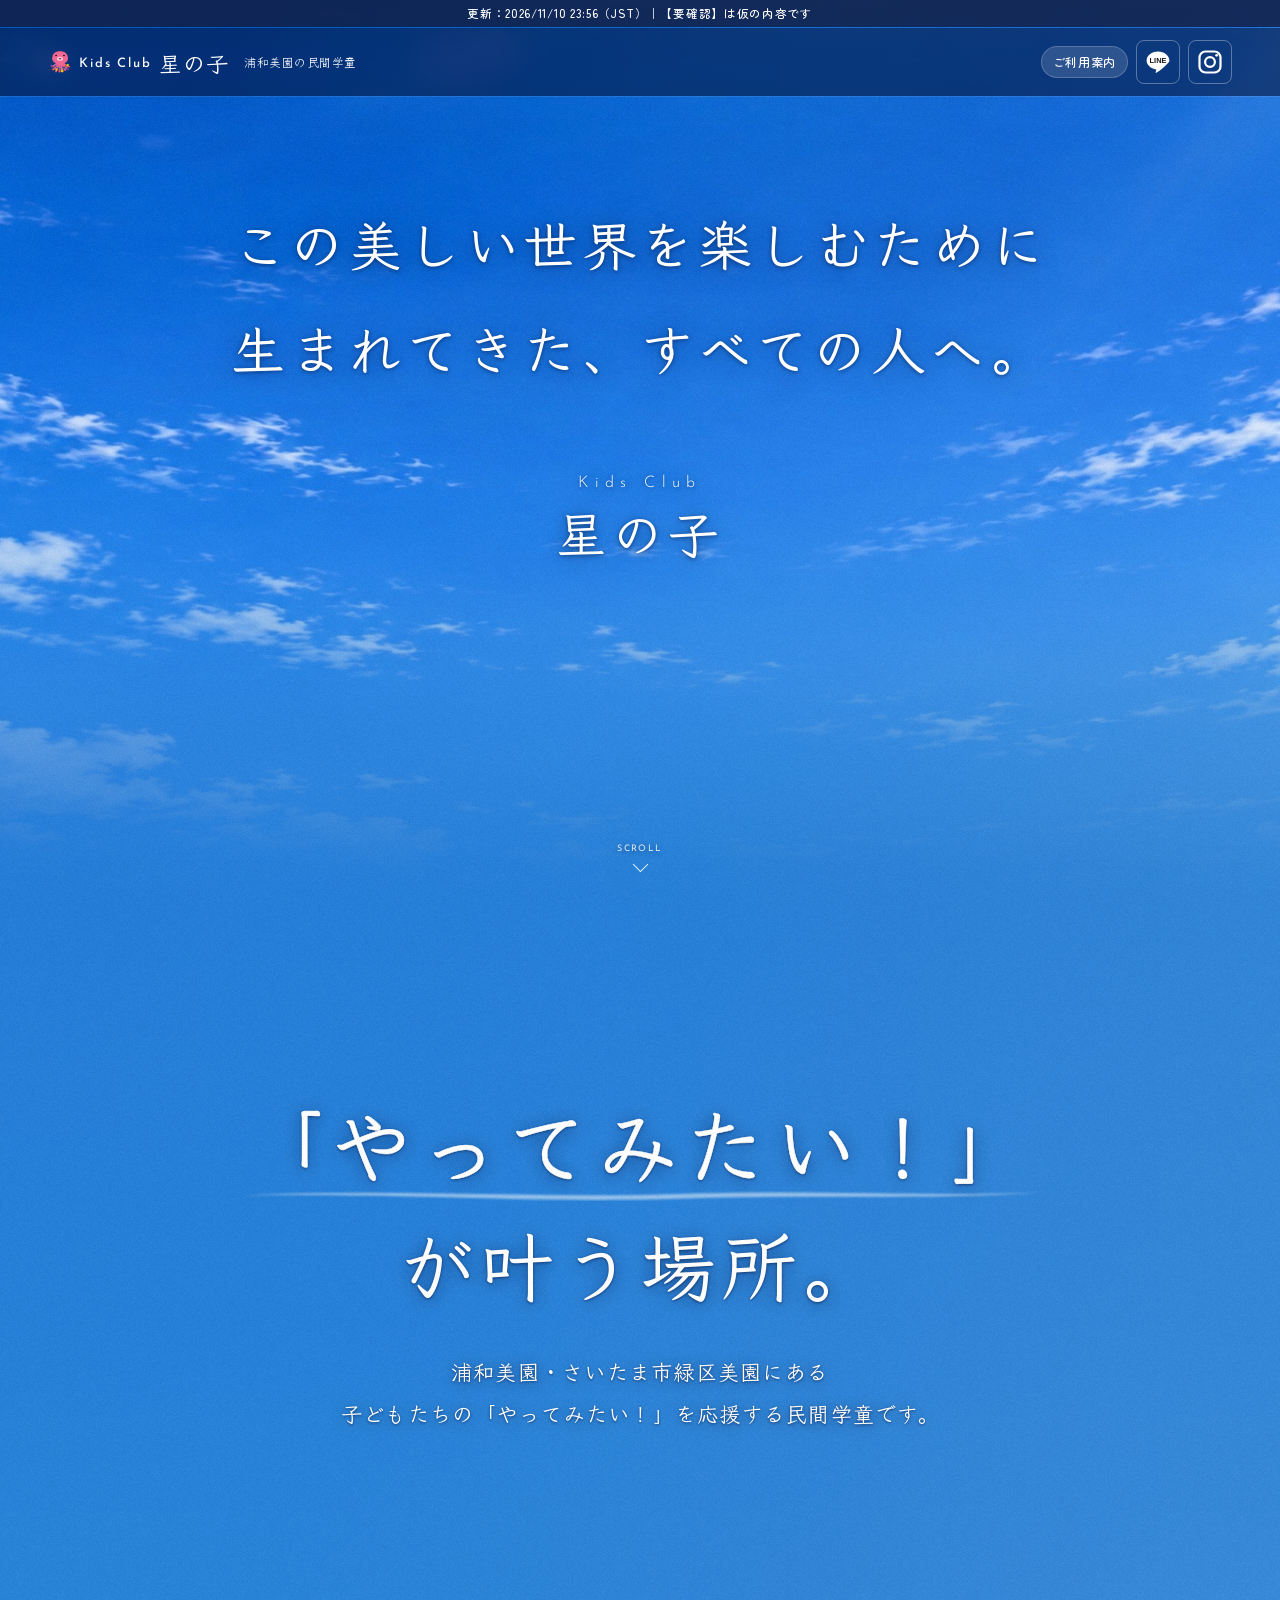
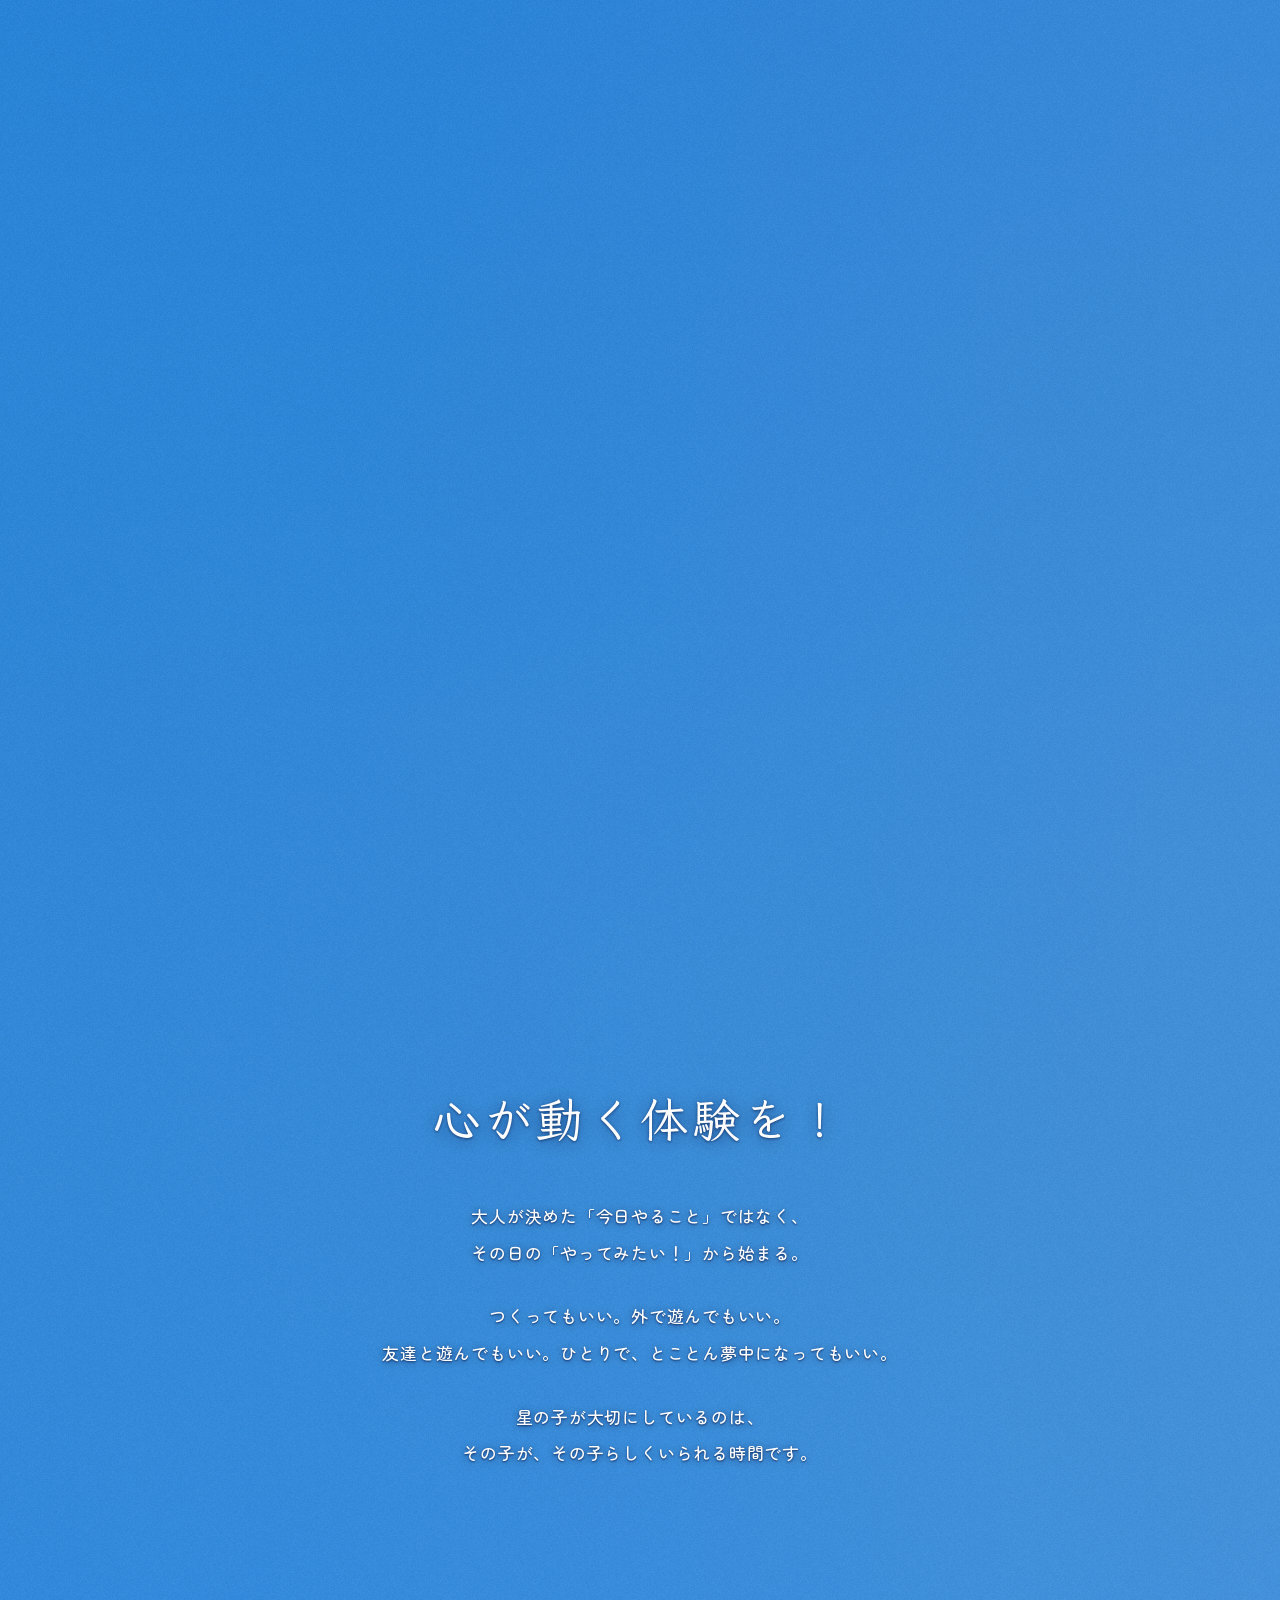
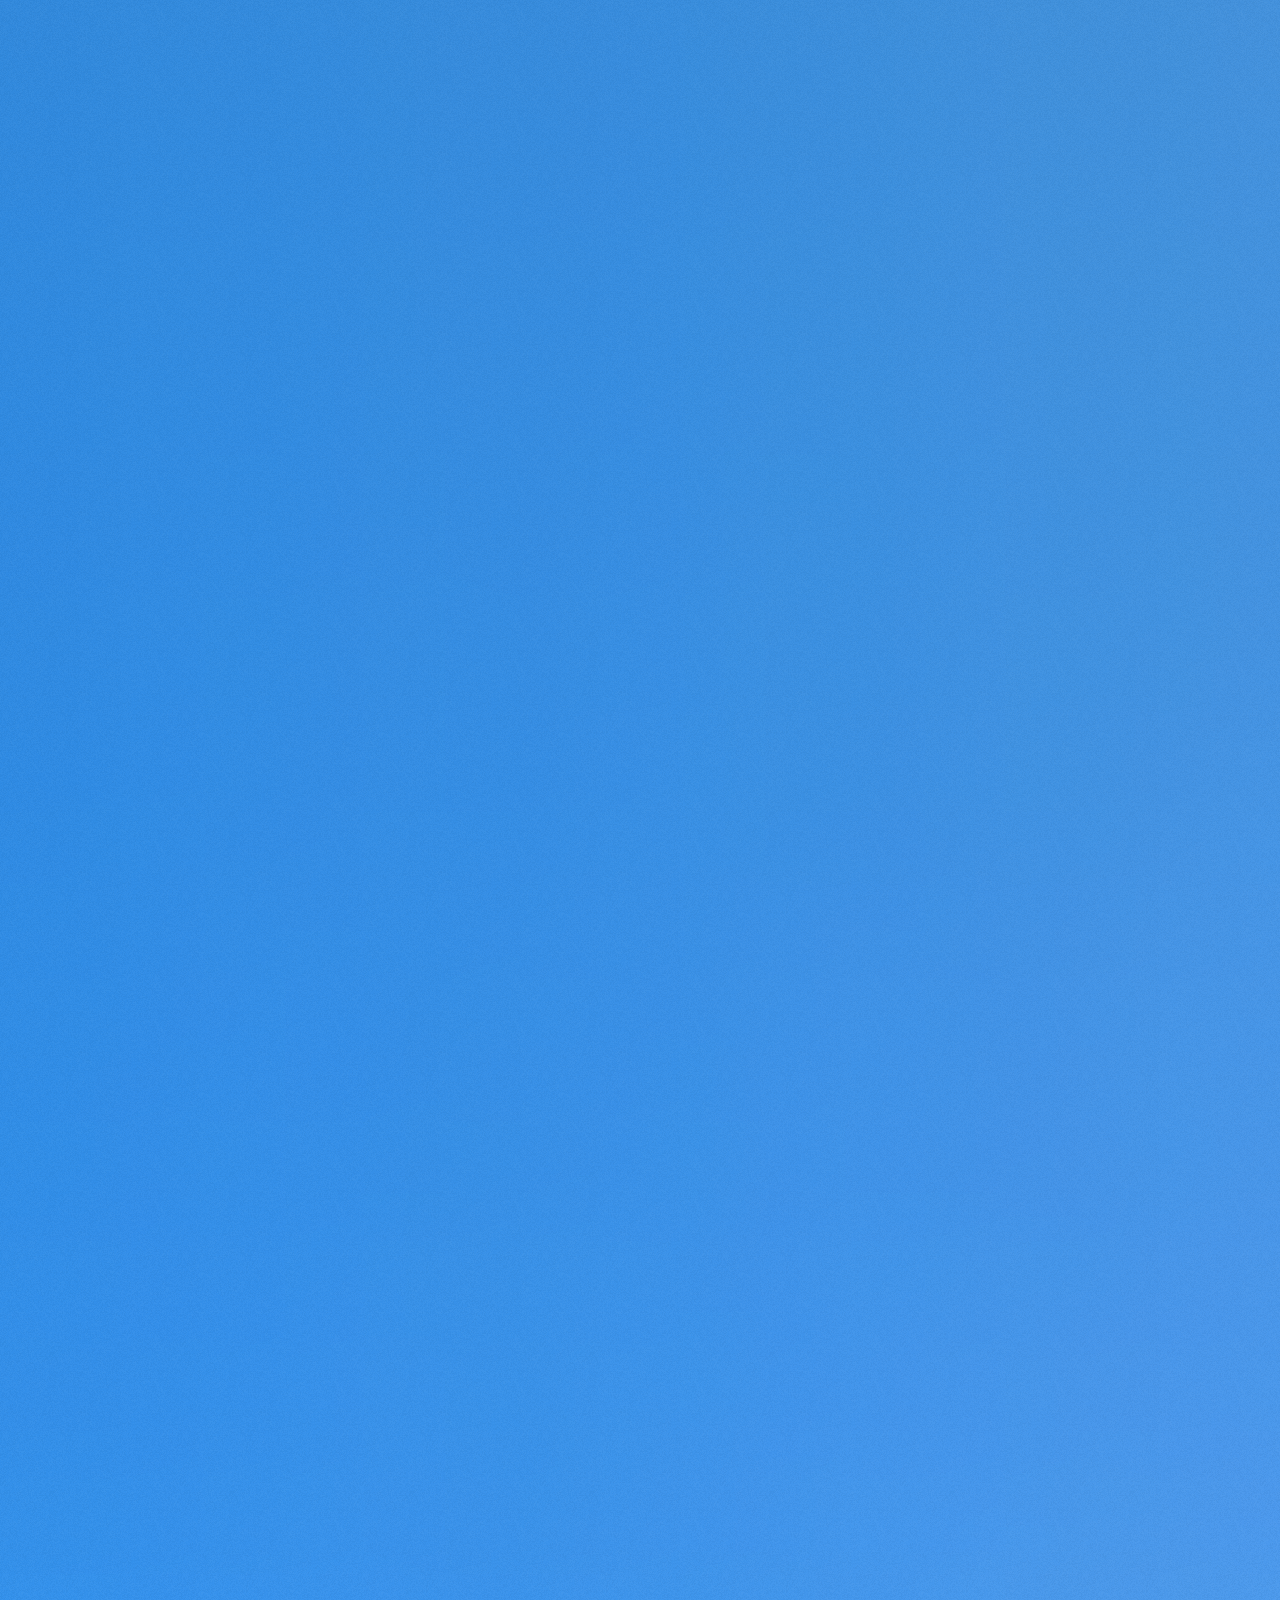
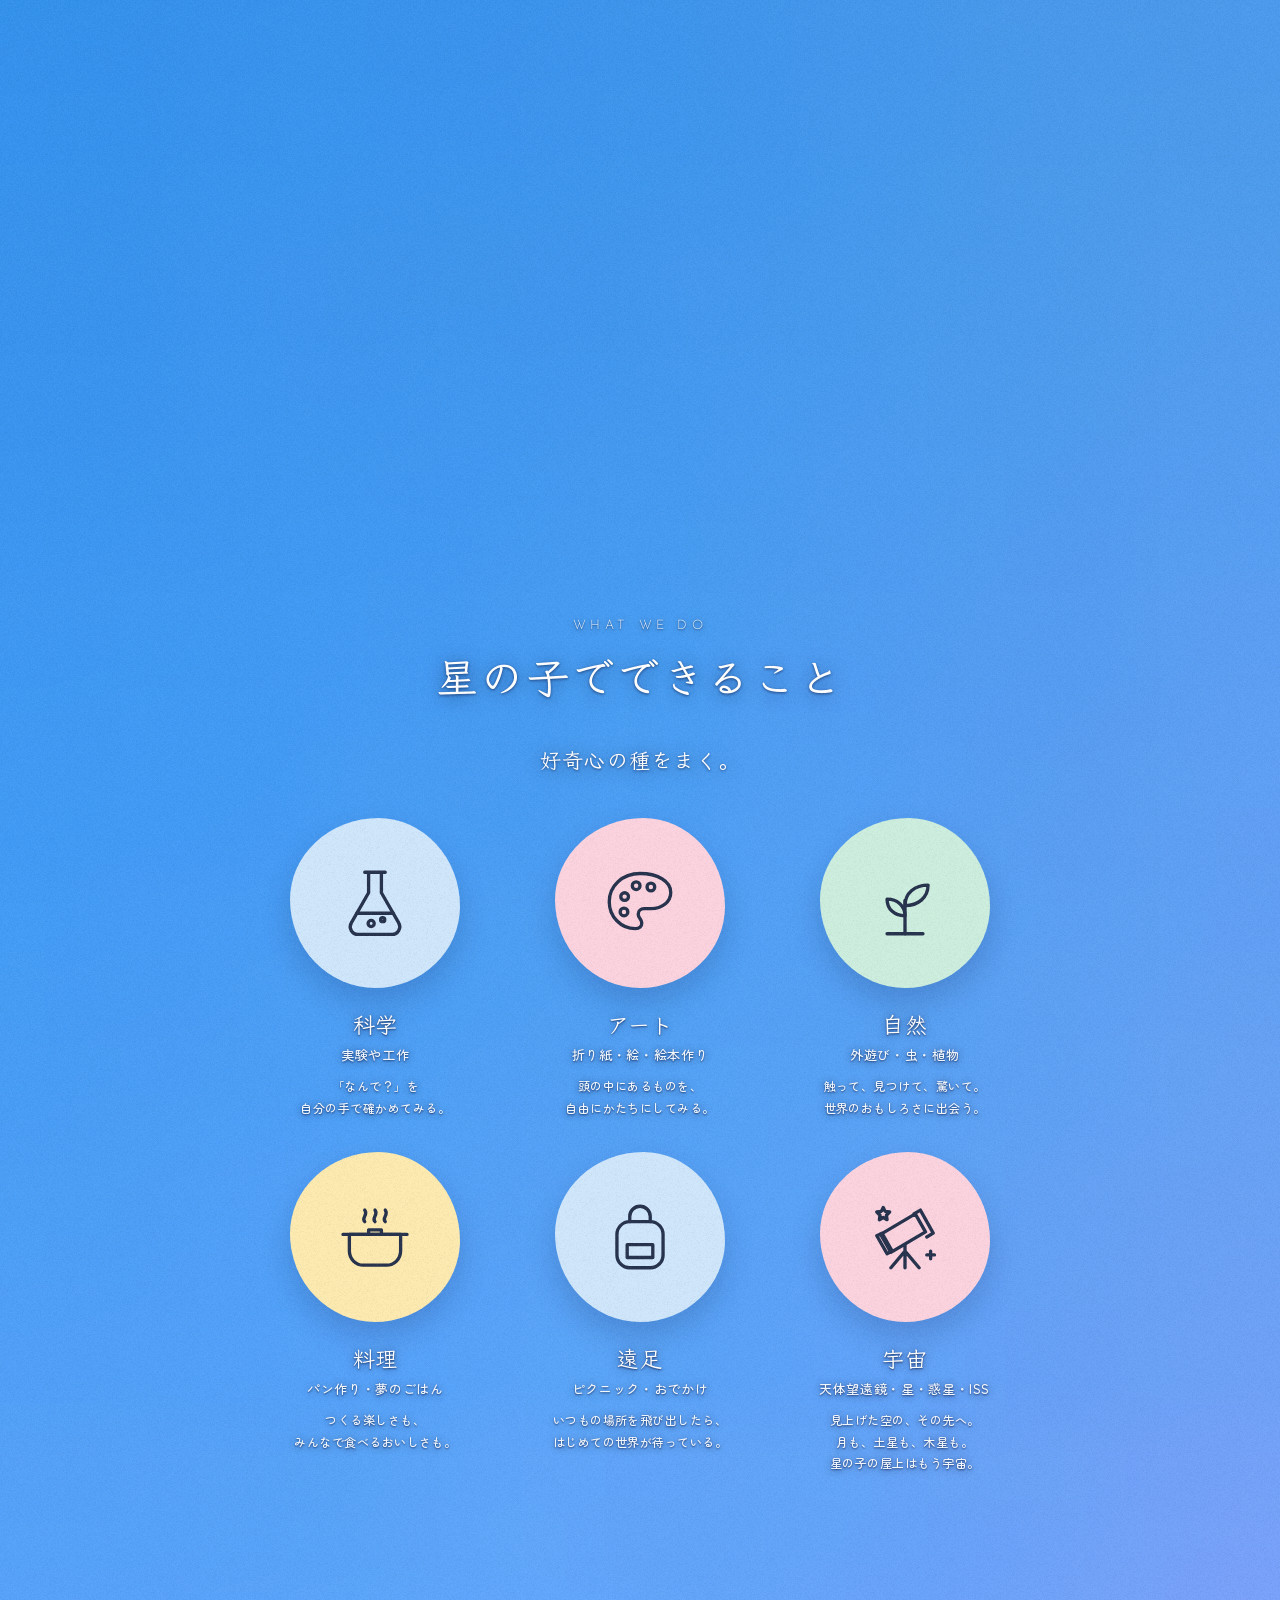
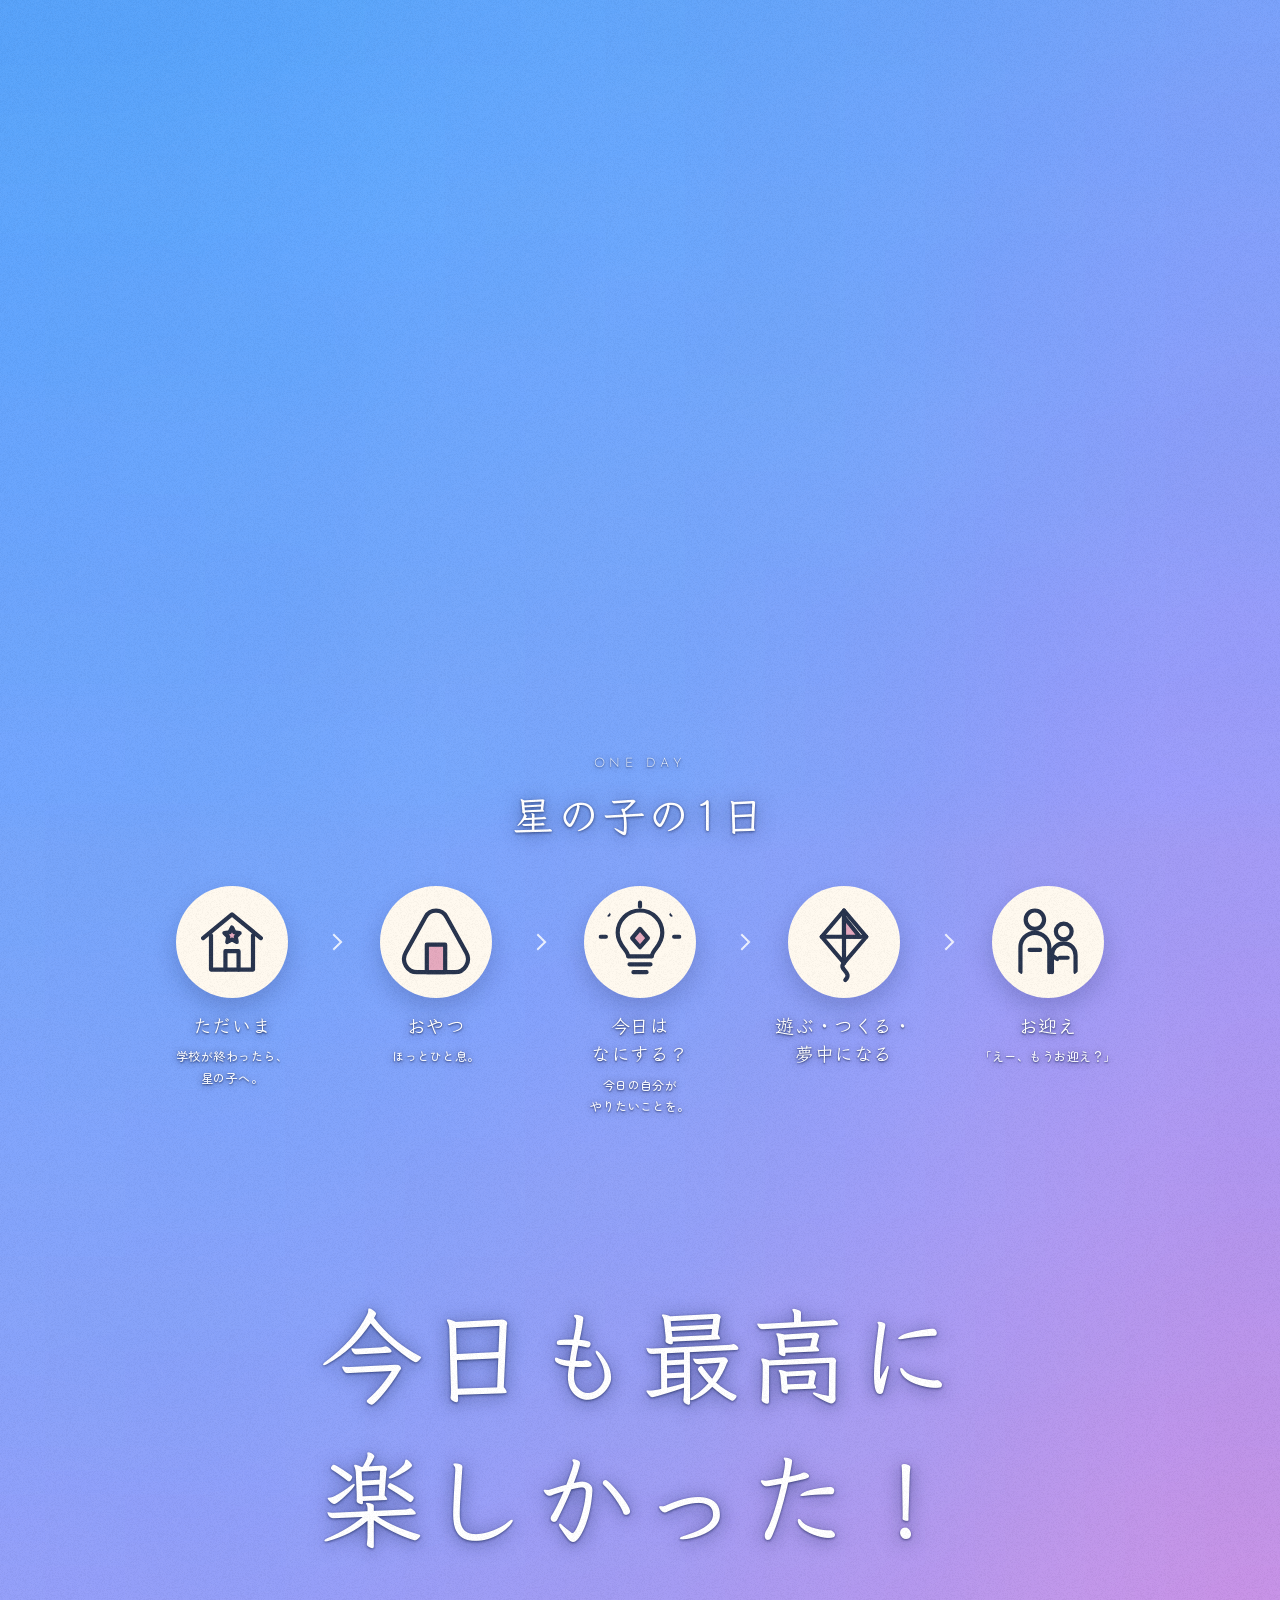
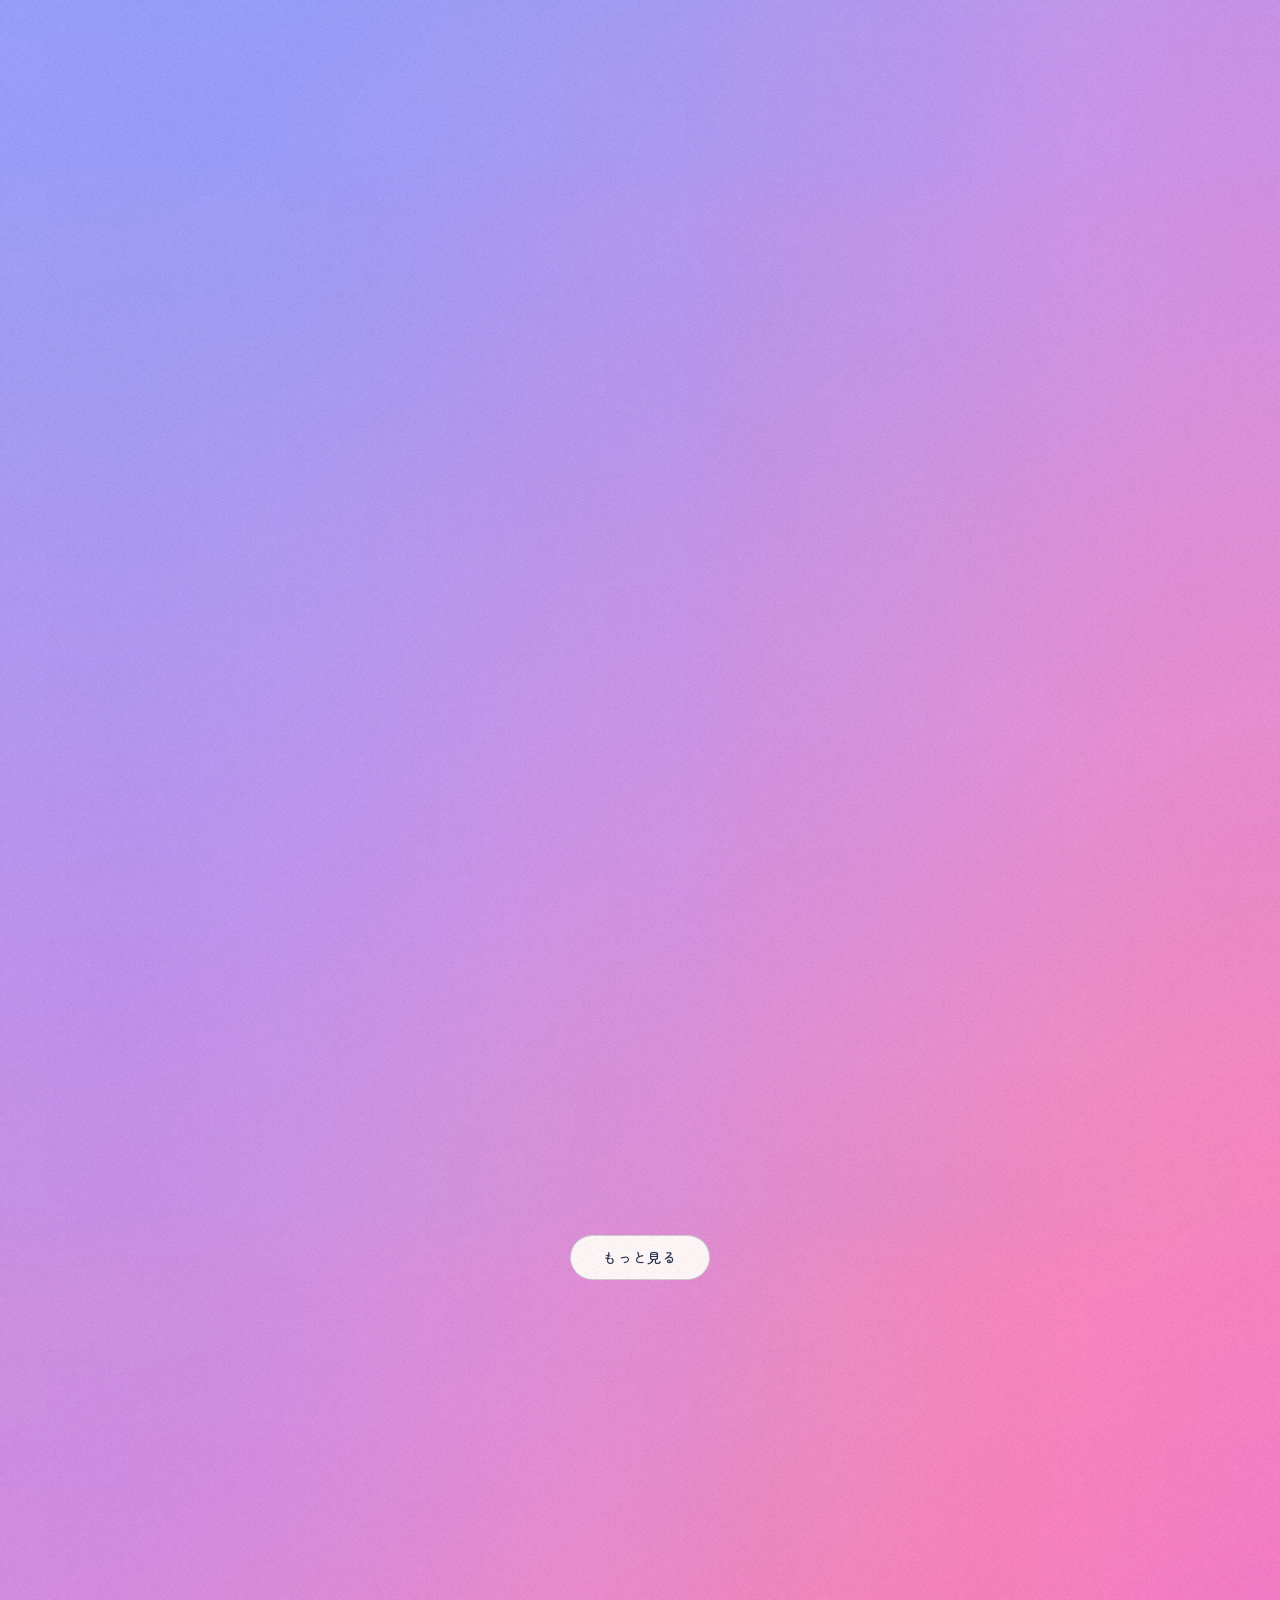
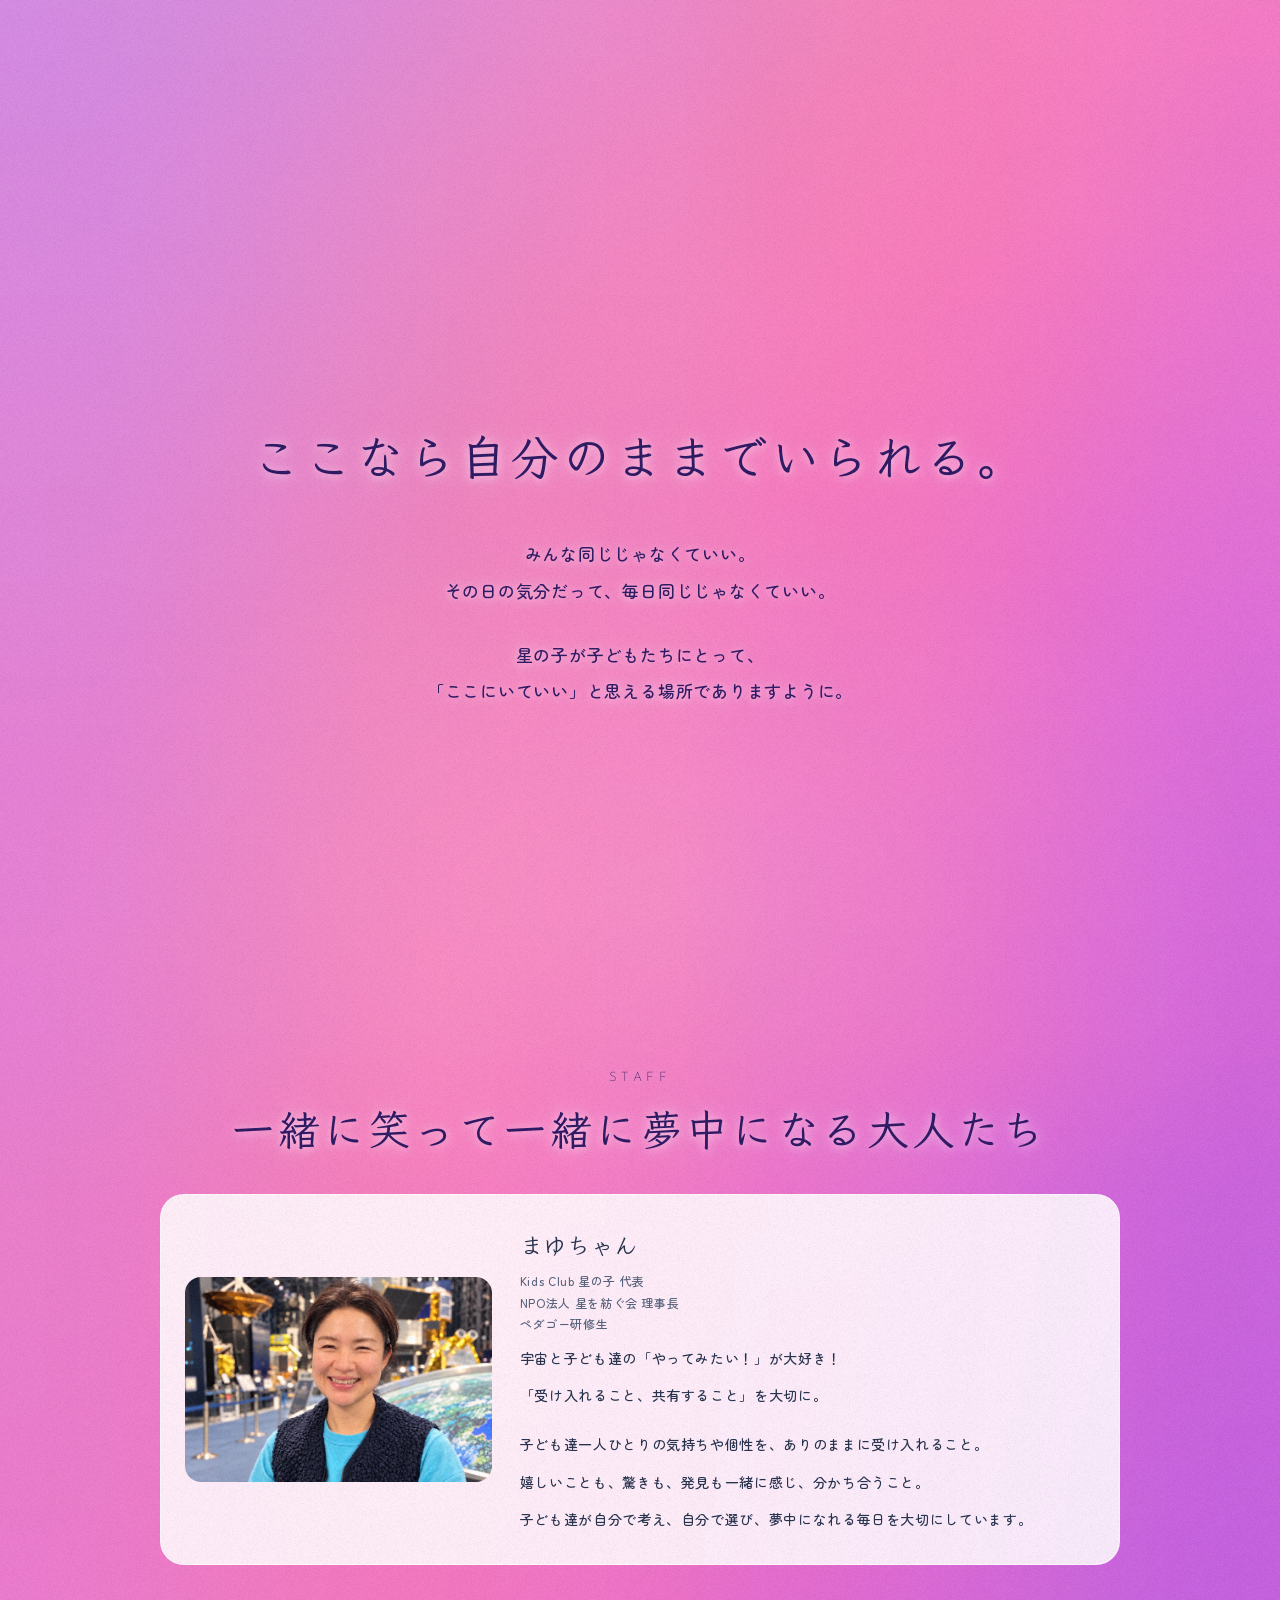
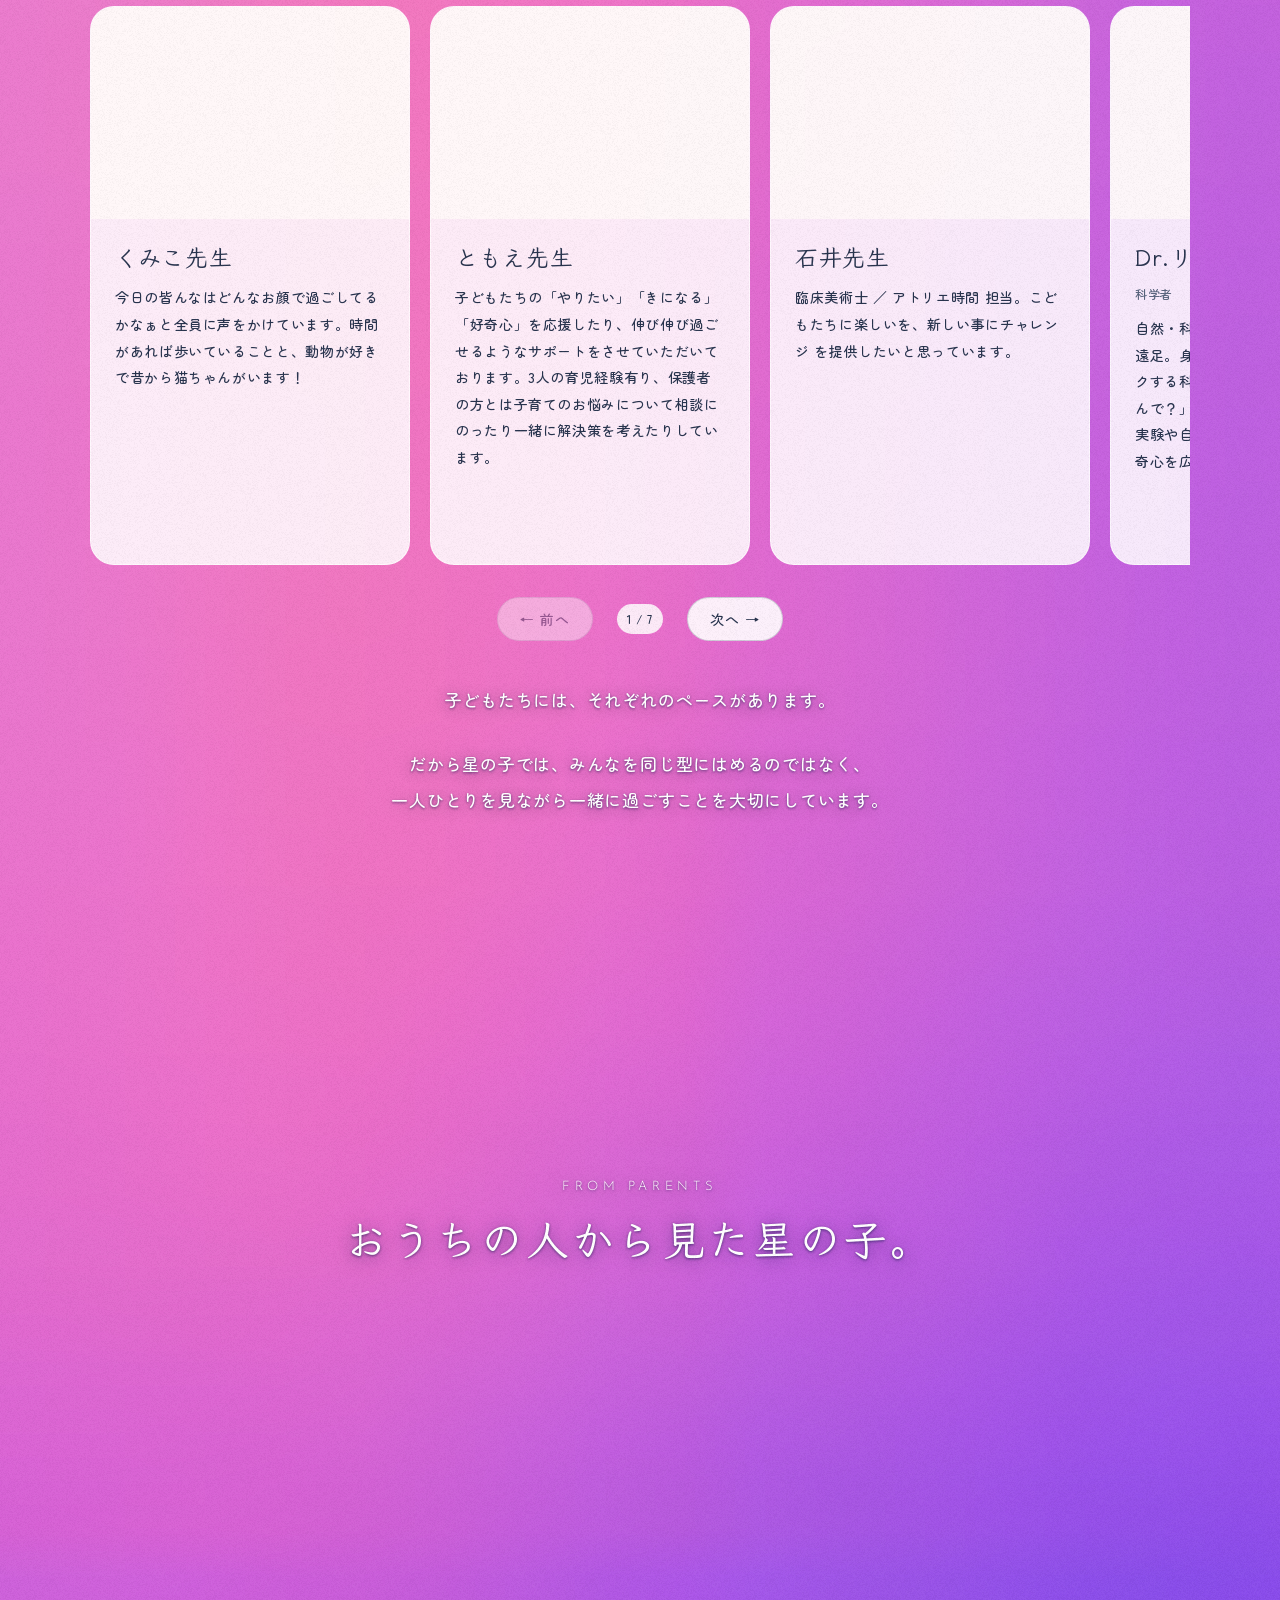
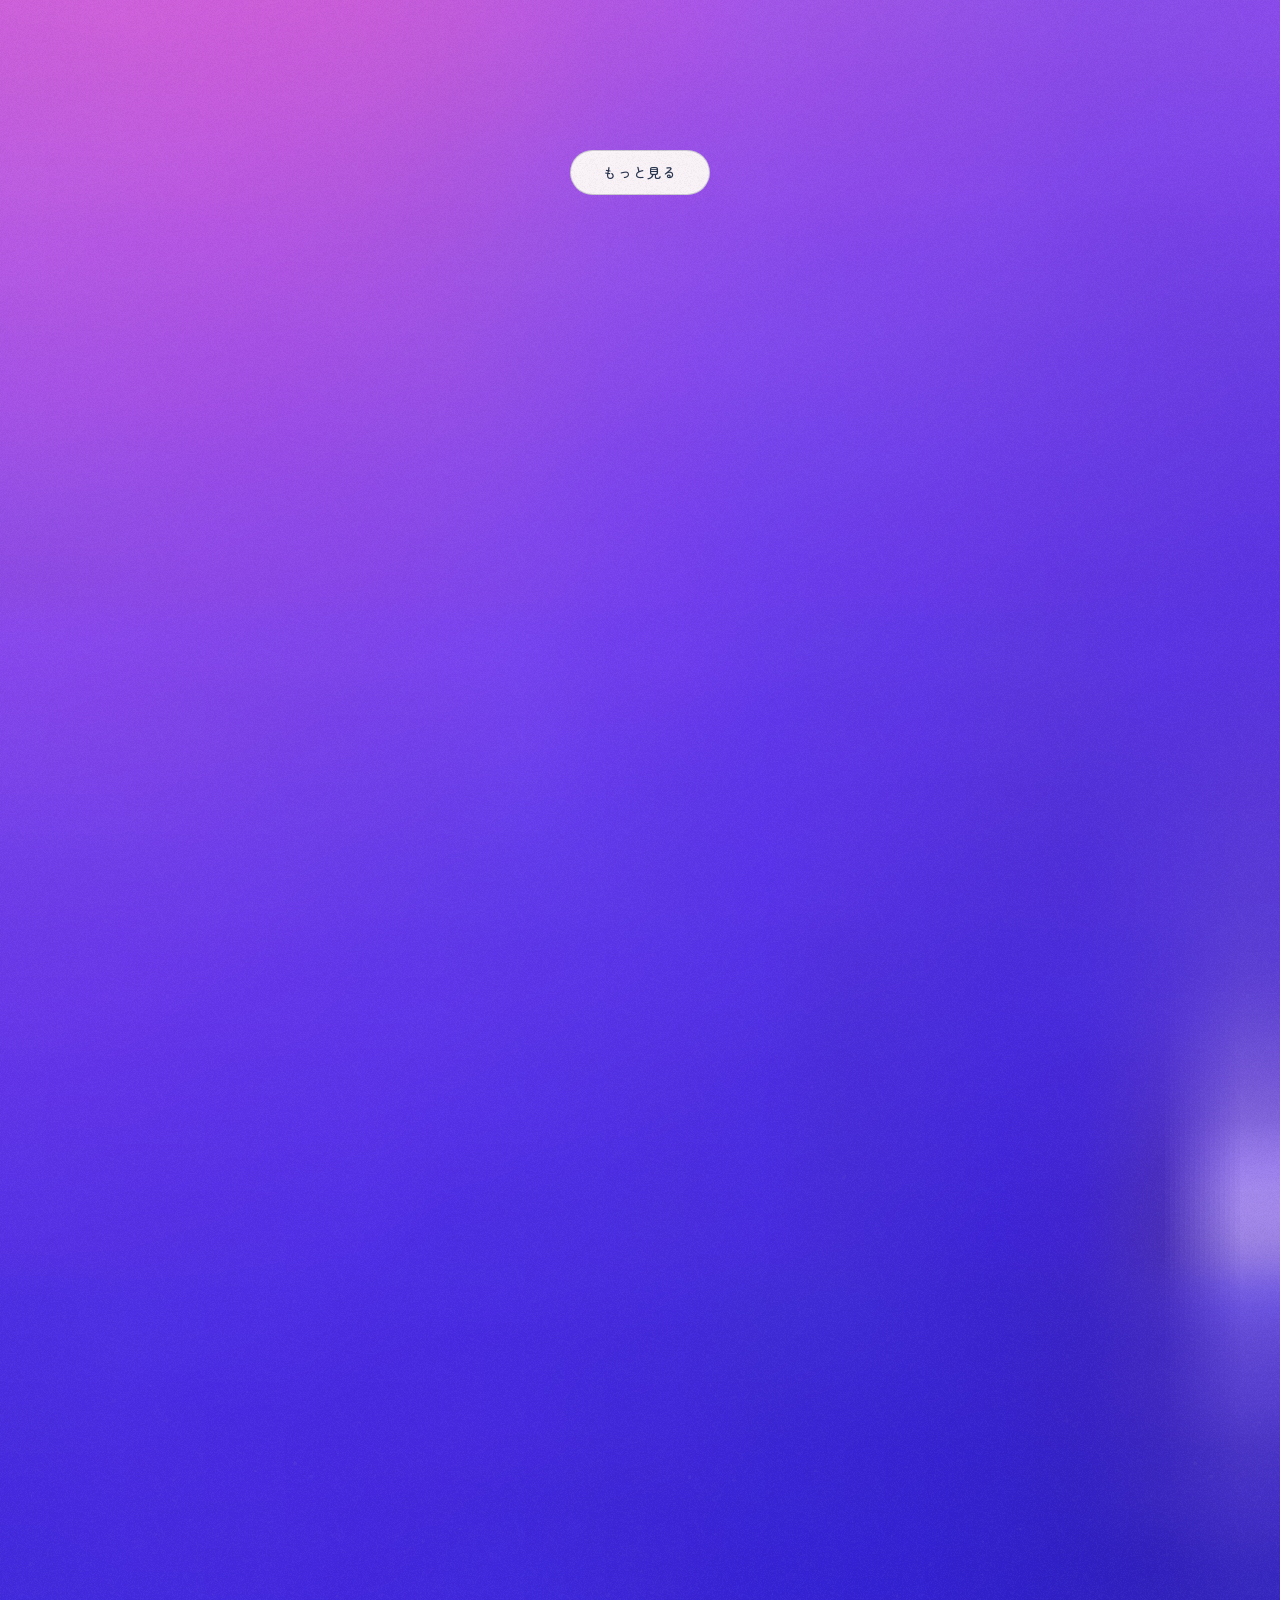
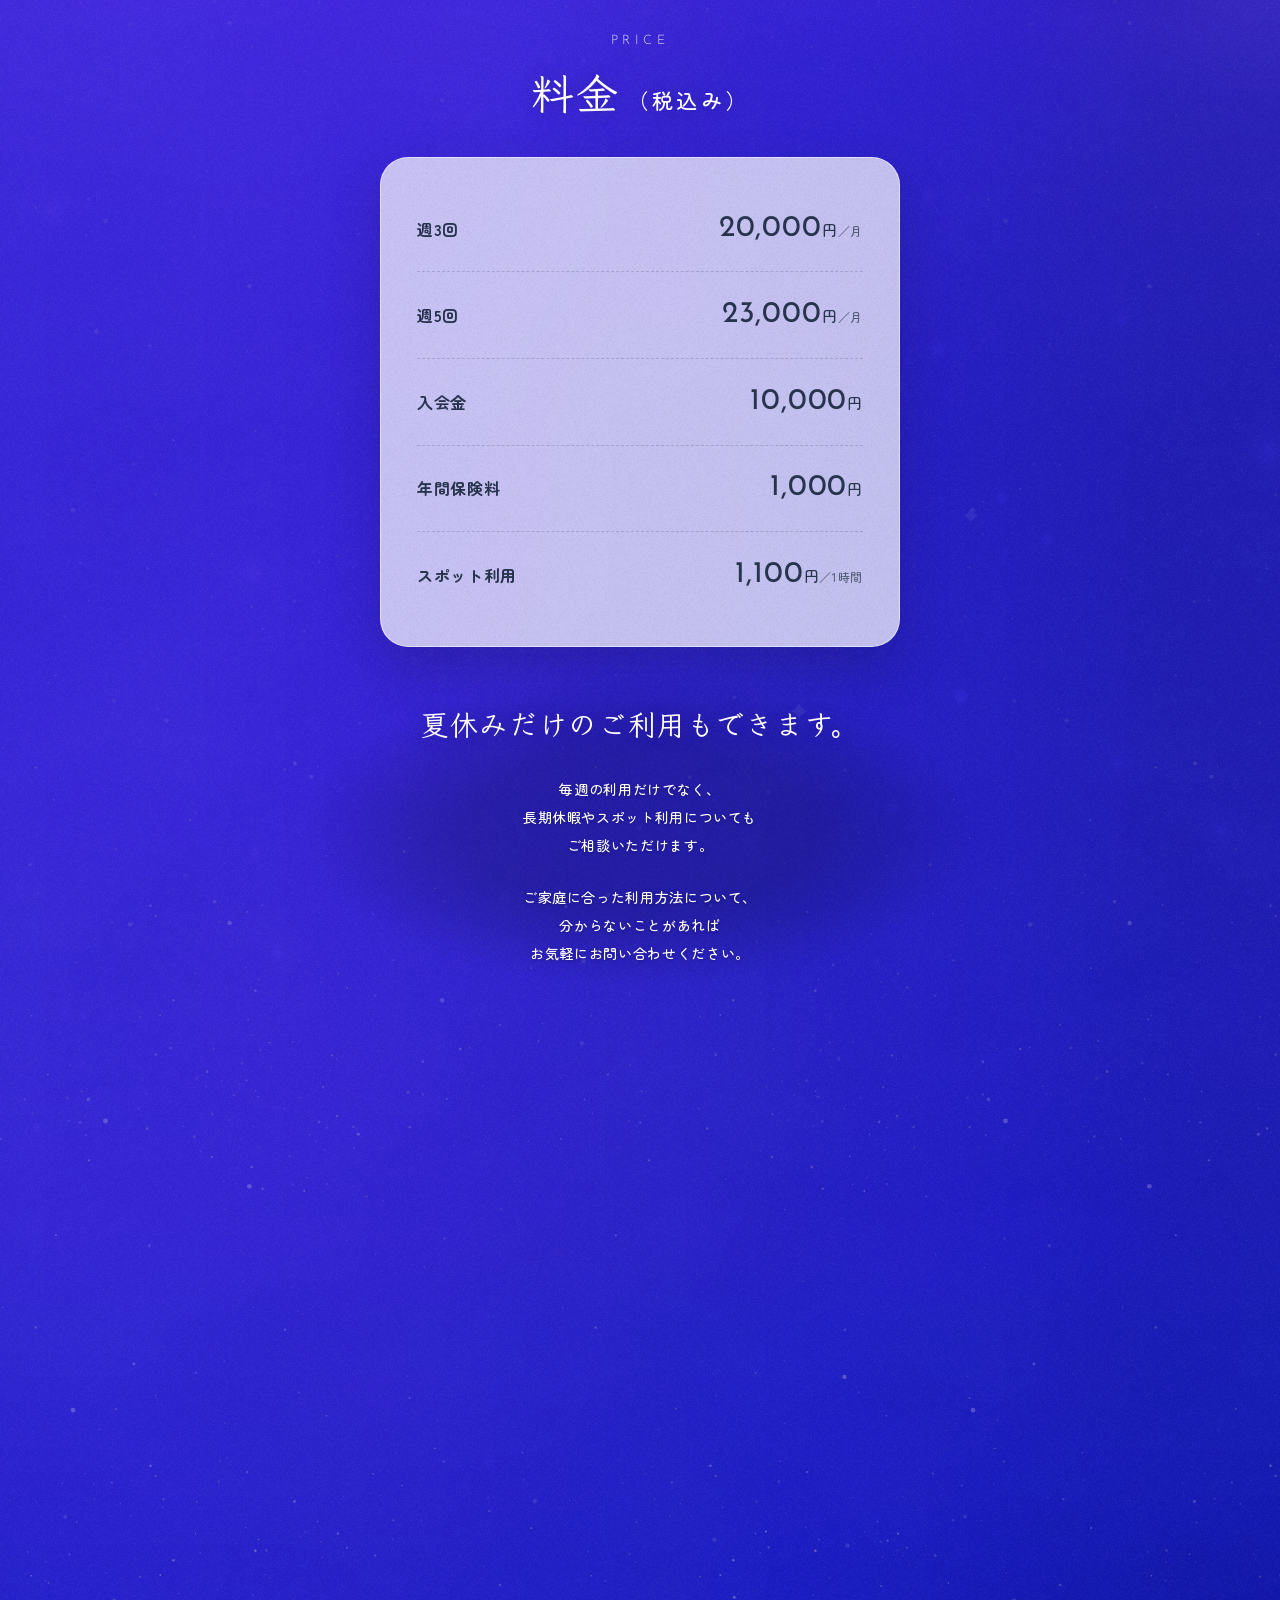
==== commit 039a5e38: "Clarify access headings with subtle boxed labels" ====
--- a/compare/white-text/index.html
+++ b/compare/white-text/index.html
@@ -12,7 +12,7 @@
 <link rel="preconnect" href="https://fonts.gstatic.com" crossorigin>
 <link href="https://fonts.googleapis.com/css2?family=Klee+One:wght@400;600&family=Zen+Maru+Gothic:wght@400;500;700&family=Josefin+Sans:wght@300;400;500;600;700&display=swap" rel="stylesheet">
 <link rel="stylesheet" href="css/base.css?v=20261110-monochrome-social1">
-<link rel="stylesheet" href="css/sections.css?v=20261110-access-layout1">
+<link rel="stylesheet" href="css/sections.css?v=20261110-access-labels1">
 <link rel="stylesheet" href="css/space.css?v=20261110-photo-replay1">
 <link rel="stylesheet" href="css/typography.css?v=20261027-read-weight2">
 </head>
@@ -28,7 +28,7 @@
 .site-header{top:var(--draft-bar-height,28px)}
 @media(max-width:360px){.site-header{top:var(--draft-bar-height,48px)}}
 </style>
-<div class="draft-bar" data-nosnippet>更新：<time datetime="2026-11-10T23:38:57+09:00">2026/11/10 23:38</time>（JST）｜【要確認】は仮の内容です</div>
+<div class="draft-bar" data-nosnippet>更新：<time datetime="2026-11-10T23:56:31+09:00">2026/11/10 23:56</time>（JST）｜【要確認】は仮の内容です</div>
 <header class="site-header" data-tone="light">
   <a class="brand" href="#top" aria-label="浦和美園の民間学童 Kids Club 星の子 トップへ">
     <img class="brand-mark" src="assets/src/hoshinoko-octopus-transparent.png" alt="" width="24" height="24" decoding="async">
--- a/compare/white-text/css/sections.css
+++ b/compare/white-text/css/sections.css
@@ -200,7 +200,7 @@
 .info-card{padding:clamp(20px,3.6vw,32px);border-radius:26px;color:var(--ink);background:rgba(255,255,255,.72);border:1px solid rgba(255,255,255,.55);-webkit-backdrop-filter:blur(16px);backdrop-filter:blur(16px);box-shadow:0 22px 50px rgba(20,20,60,.22)}
 dl.info-card>div{display:grid;grid-template-columns:minmax(0,1fr);gap:.6em;padding:.75em 0;border-bottom:1px dashed rgba(39,51,77,.2);line-height:1.8}
 dl.info-card>div:last-child{border-bottom:0}
-.info-card dt{font-weight:700;color:var(--ink-soft)}
+.info-card dt{justify-self:start;padding:.2em .7em;border:1px solid rgba(39,51,77,.24);border-radius:6px;background:rgba(39,51,77,.08);font-weight:700;line-height:1.6;color:var(--ink)}
 .info-card dd small{display:block;font-size:13px;color:var(--ink-soft)}
 .info-card .num{font-size:19px}
 .tel{font-weight:700;text-underline-offset:3px}
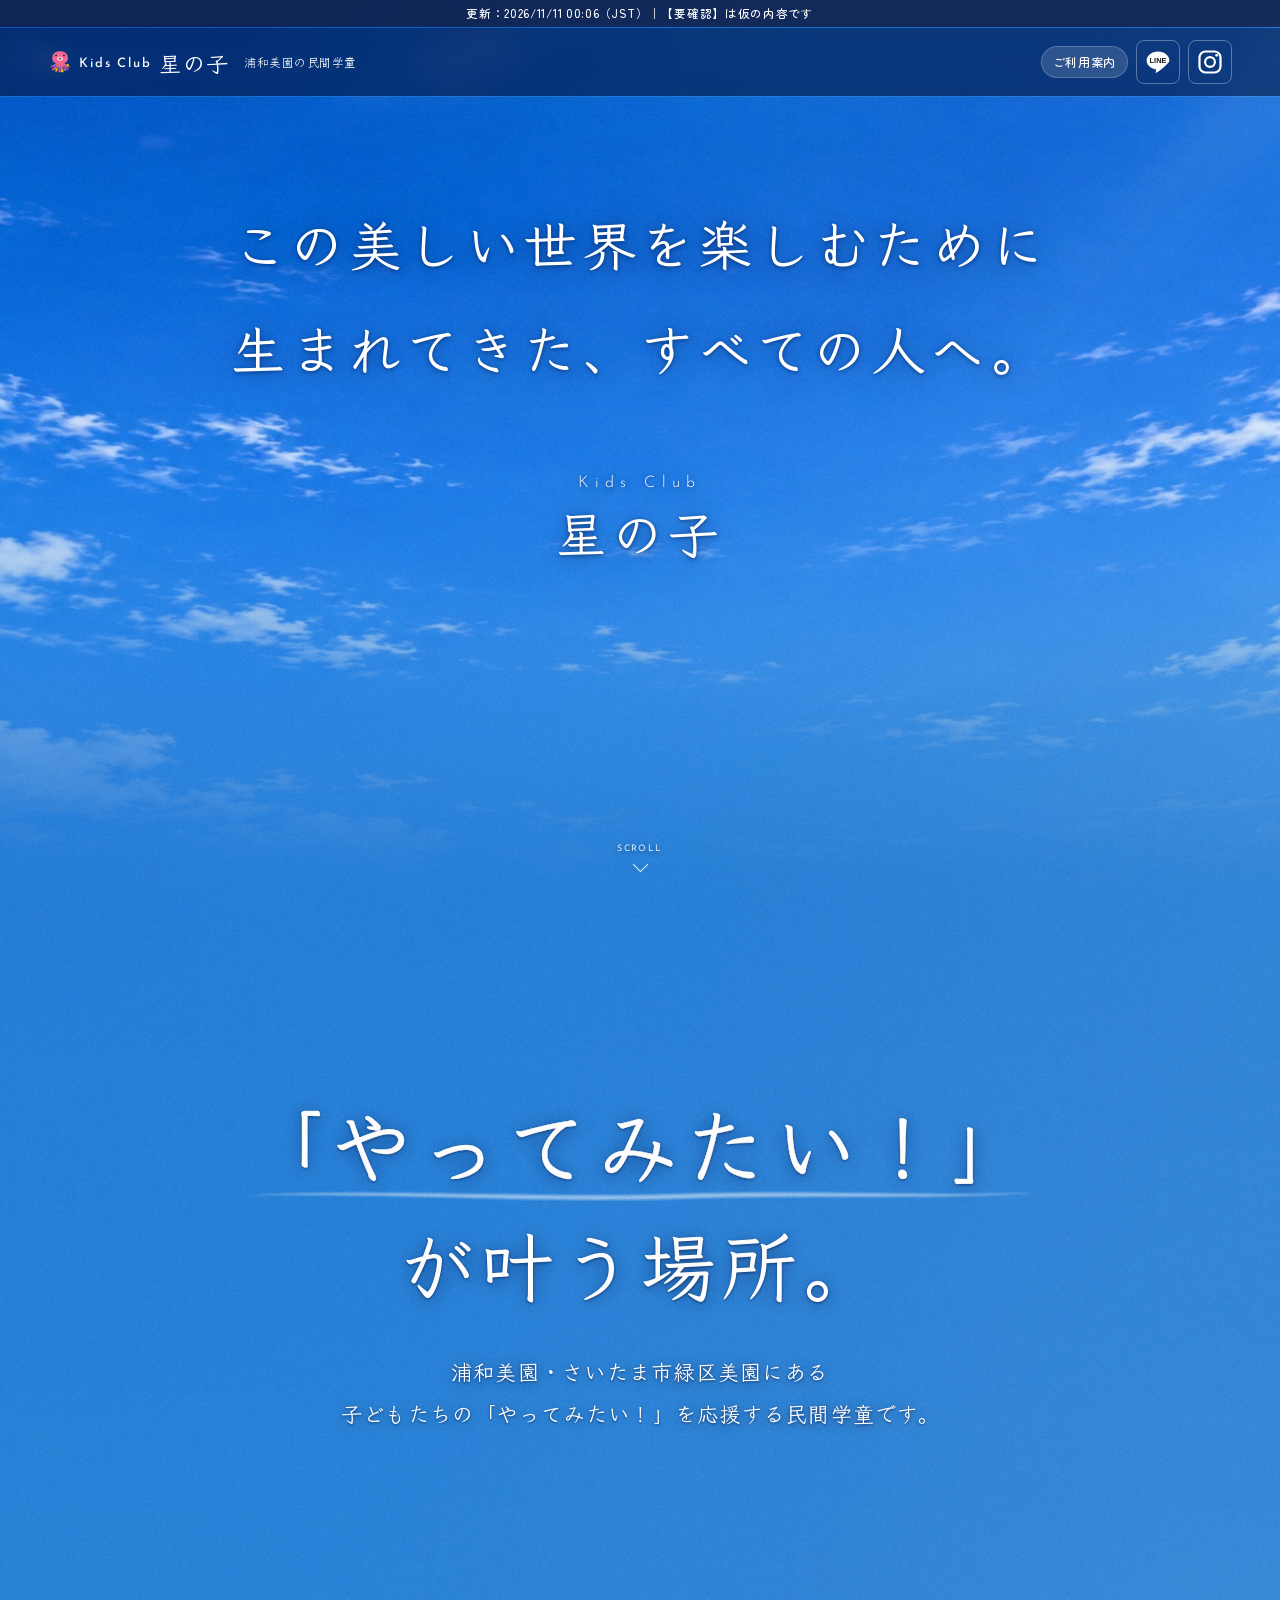
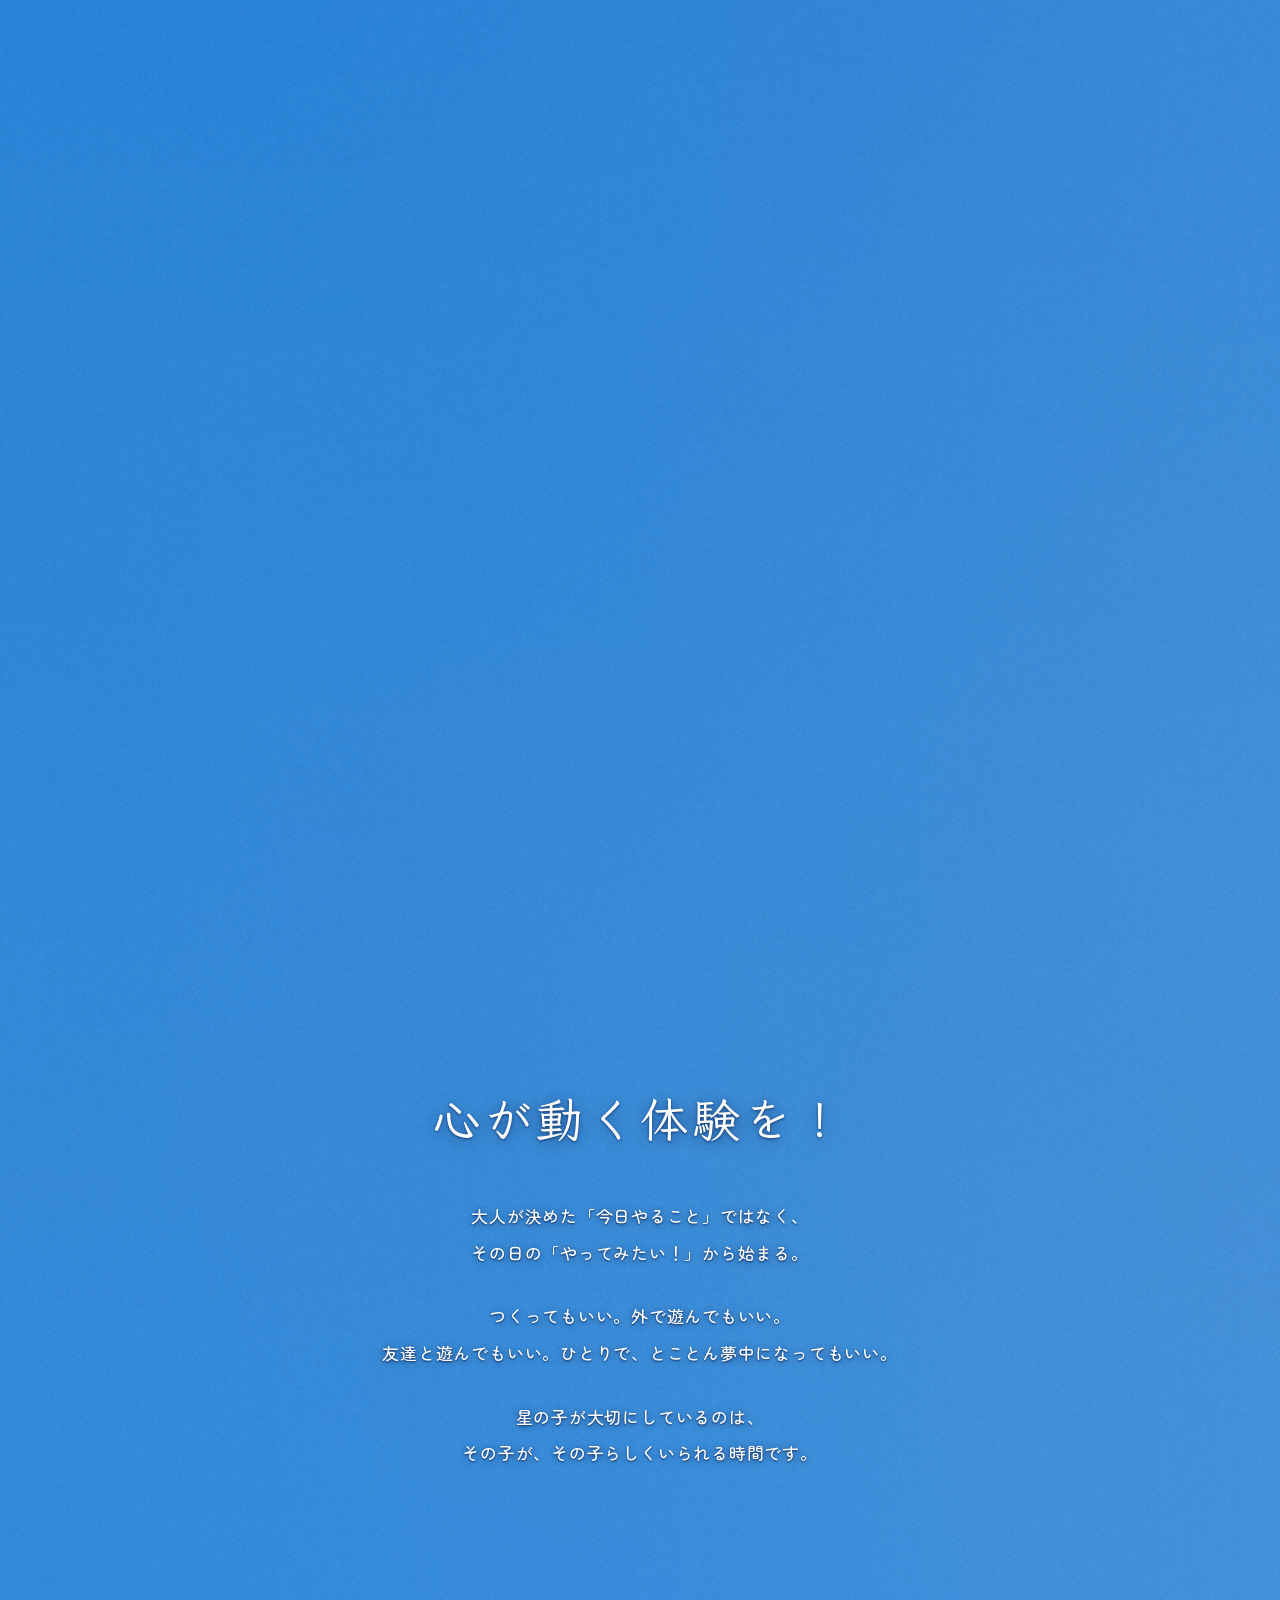
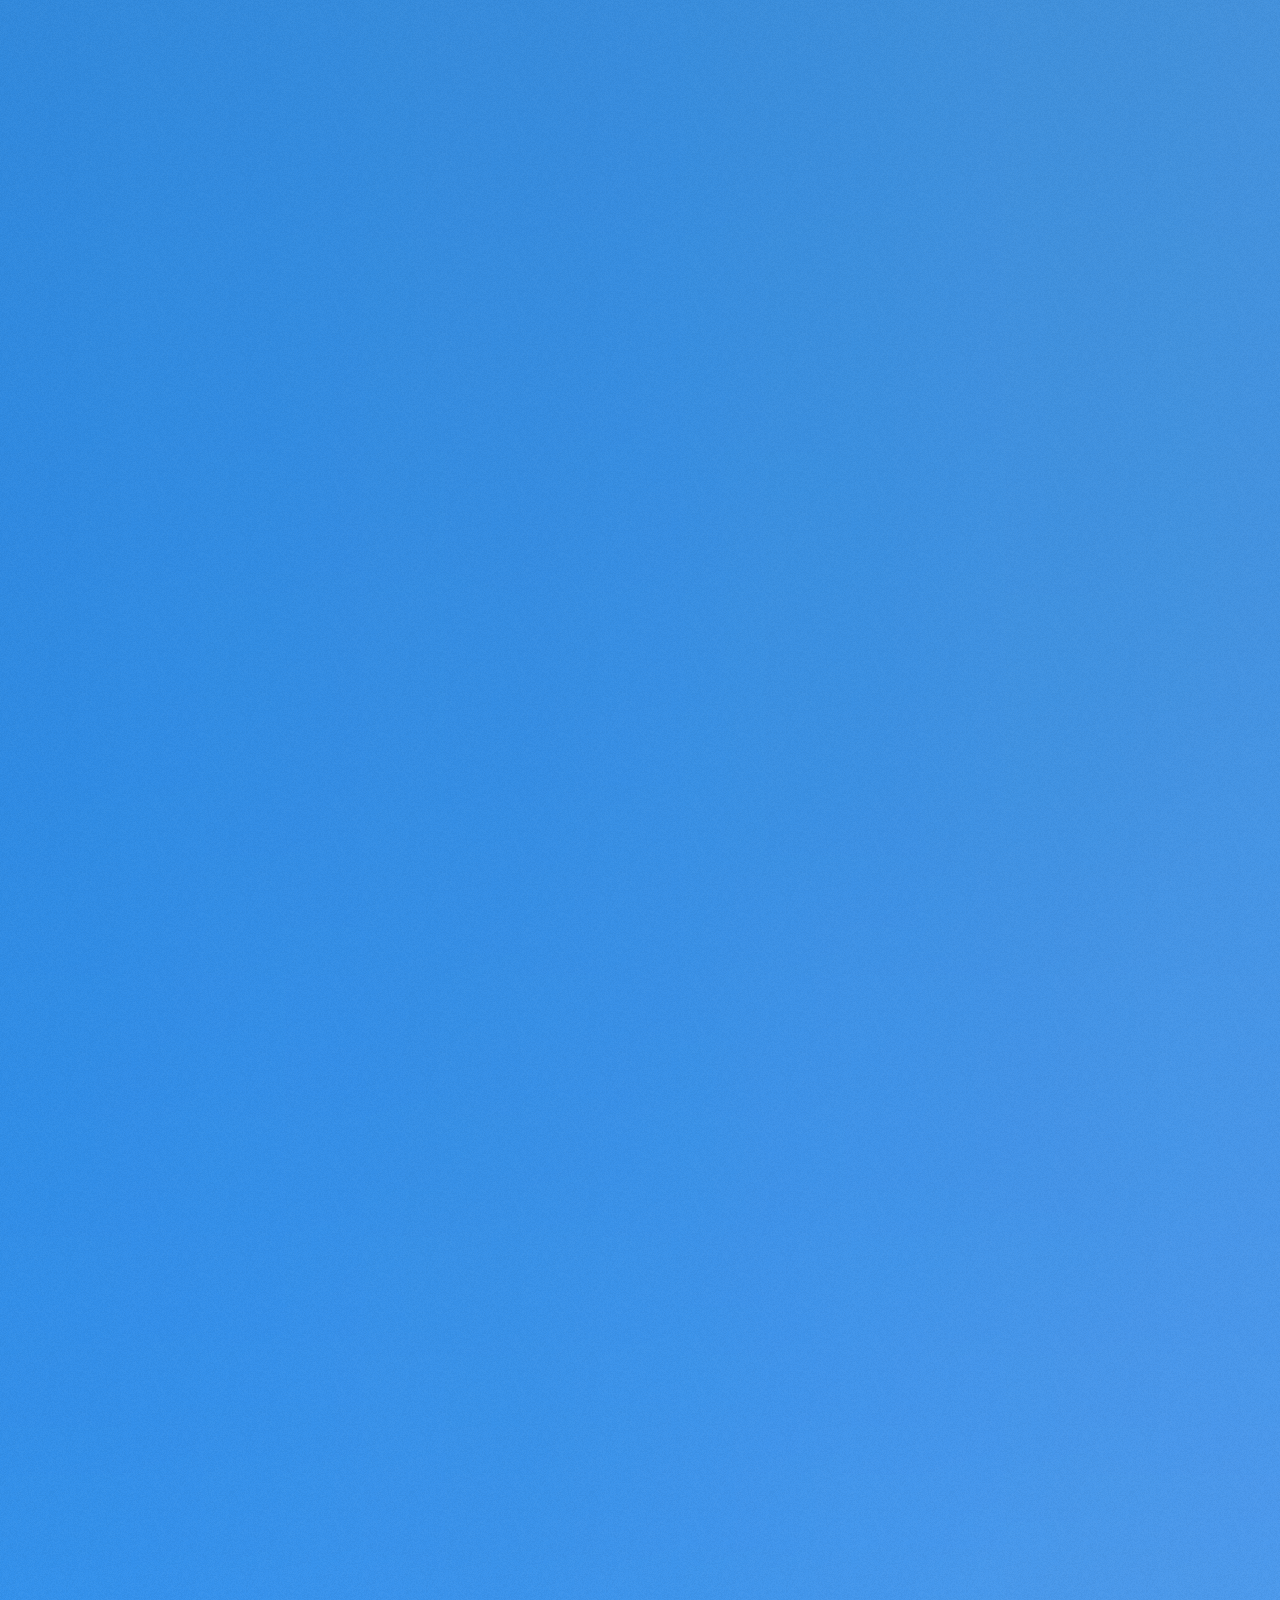
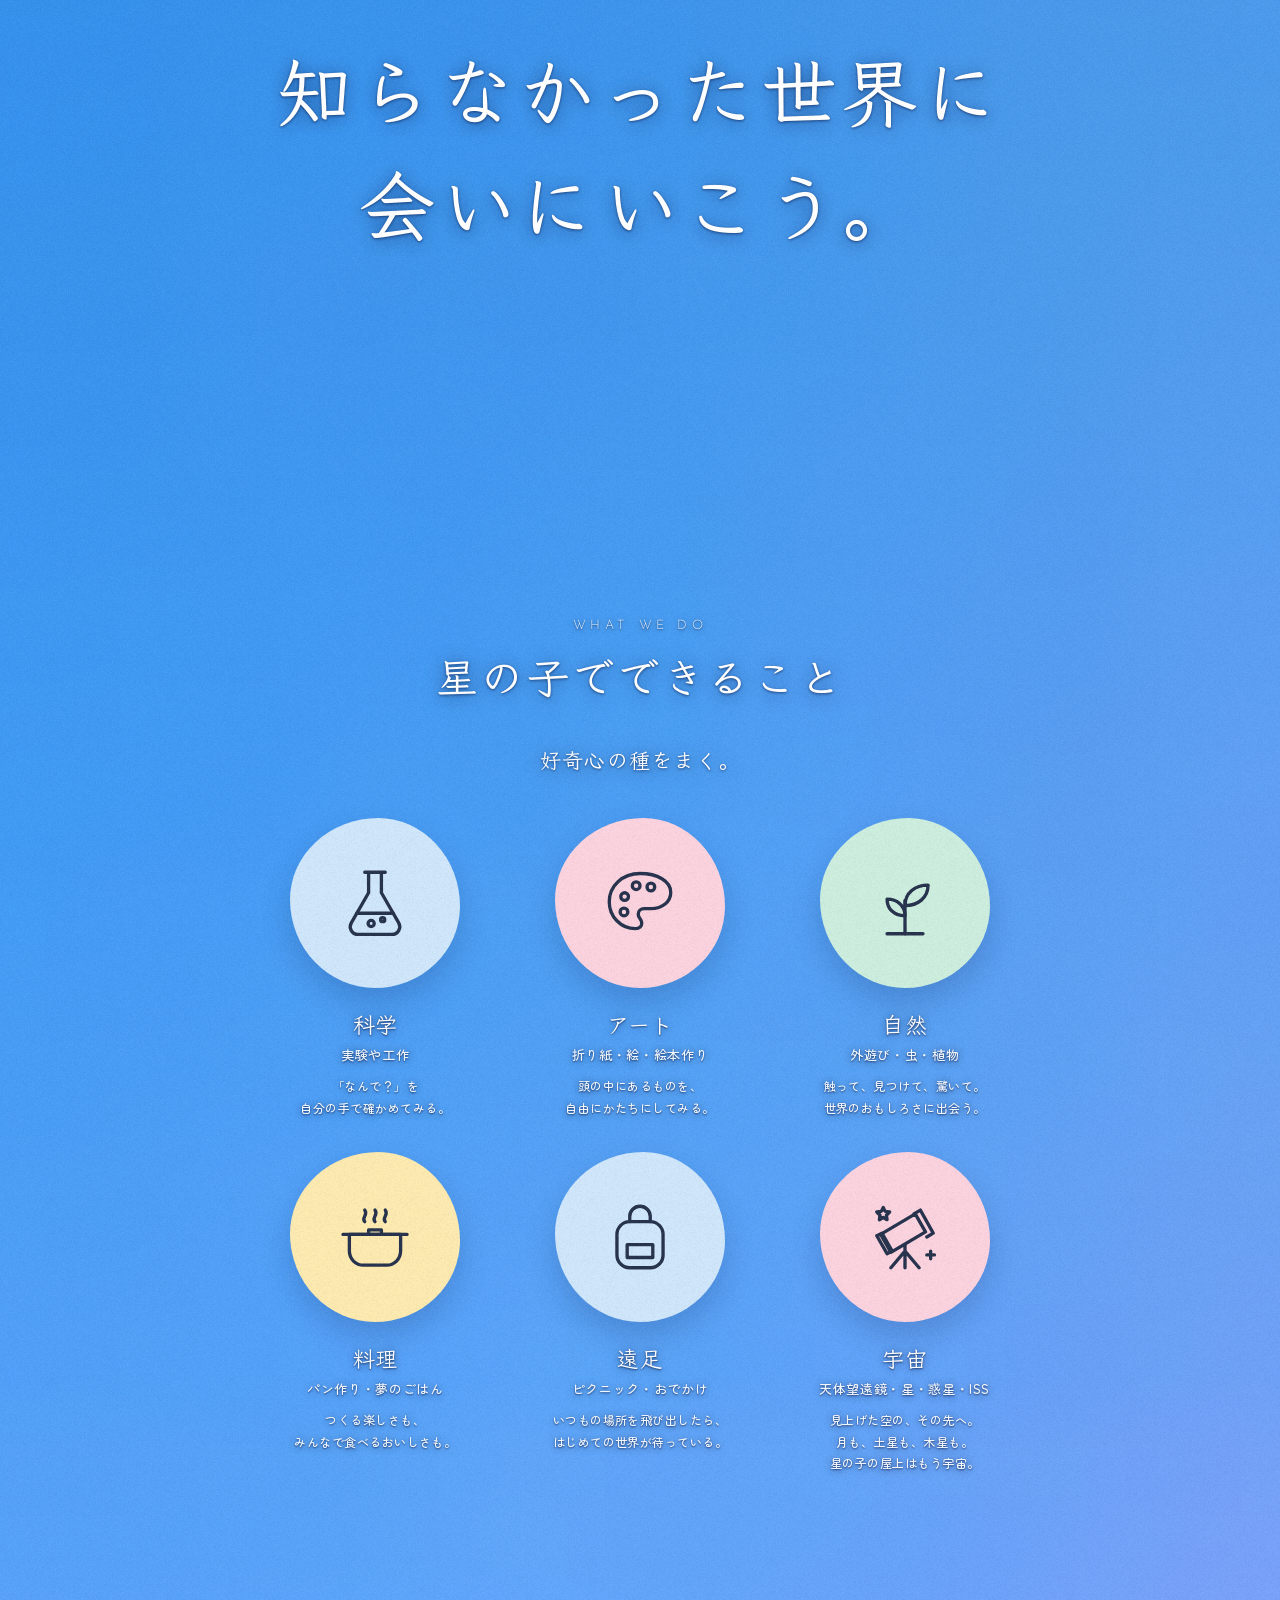
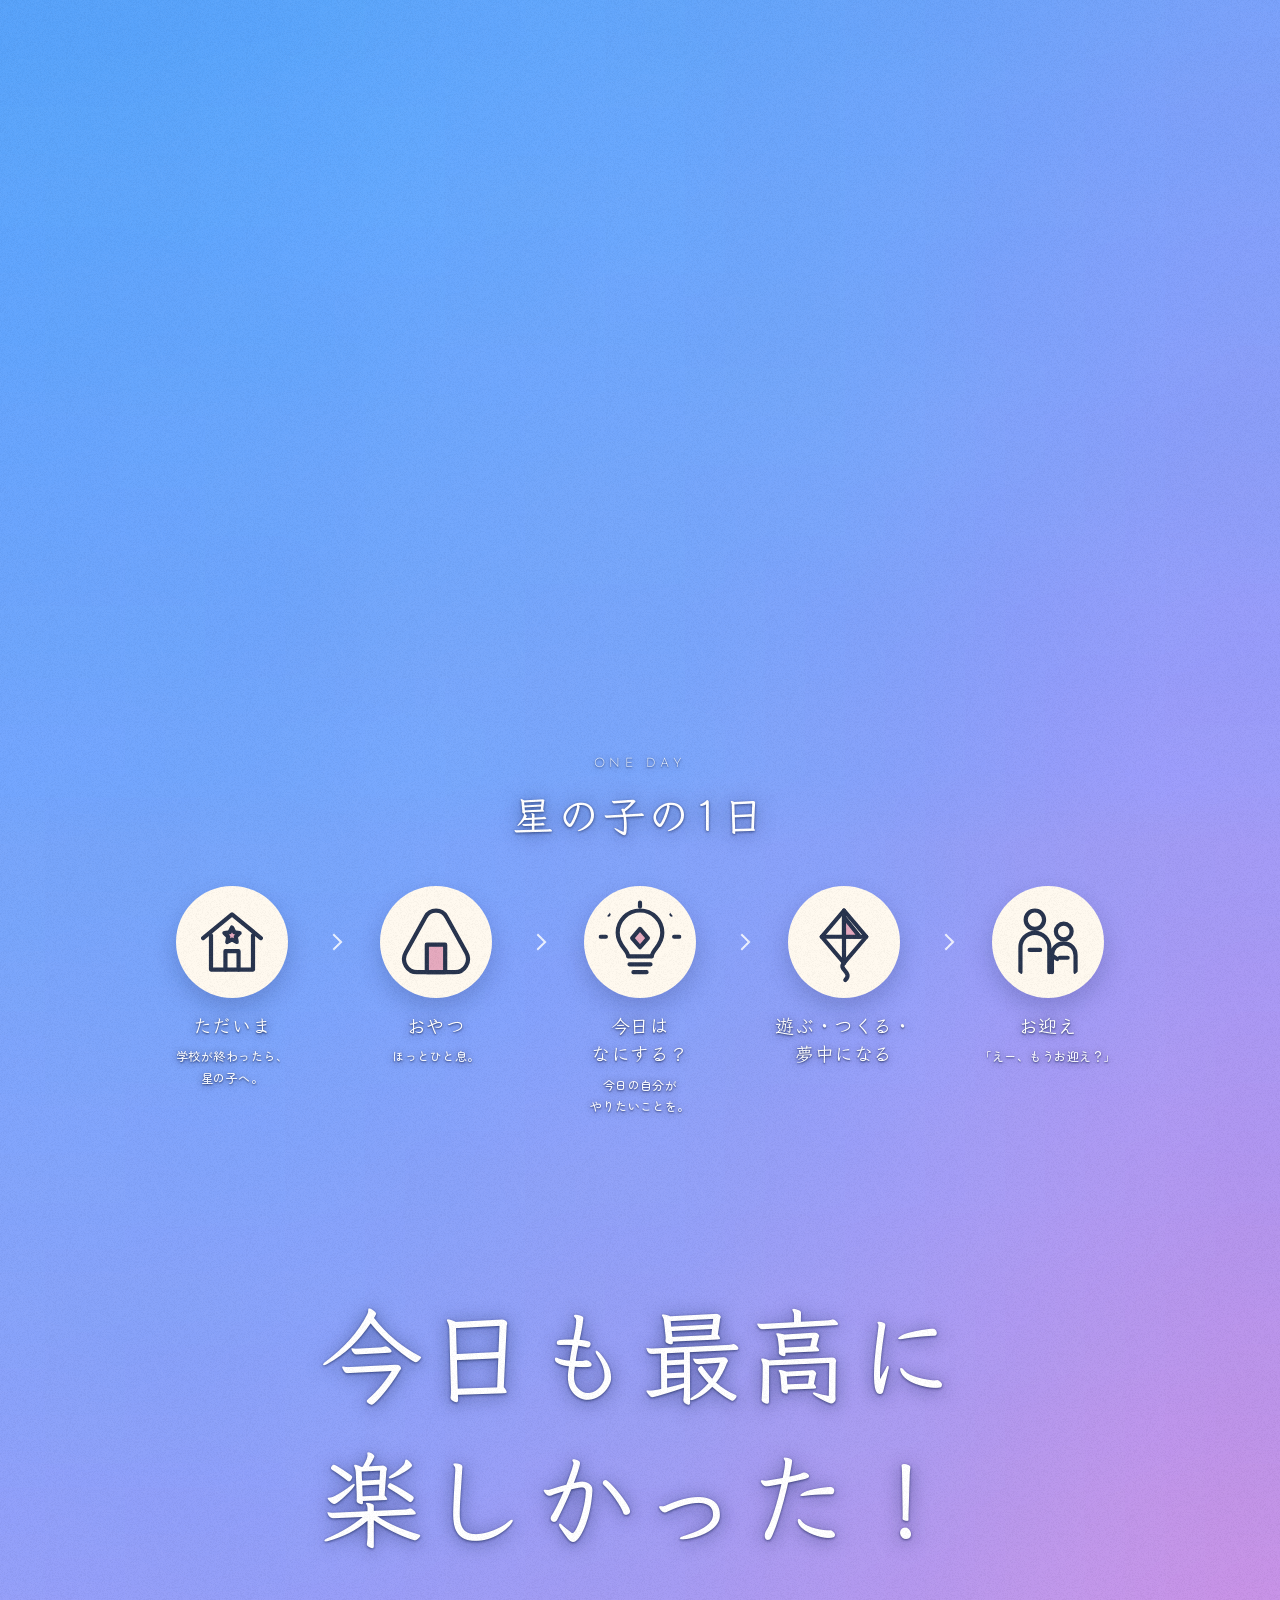
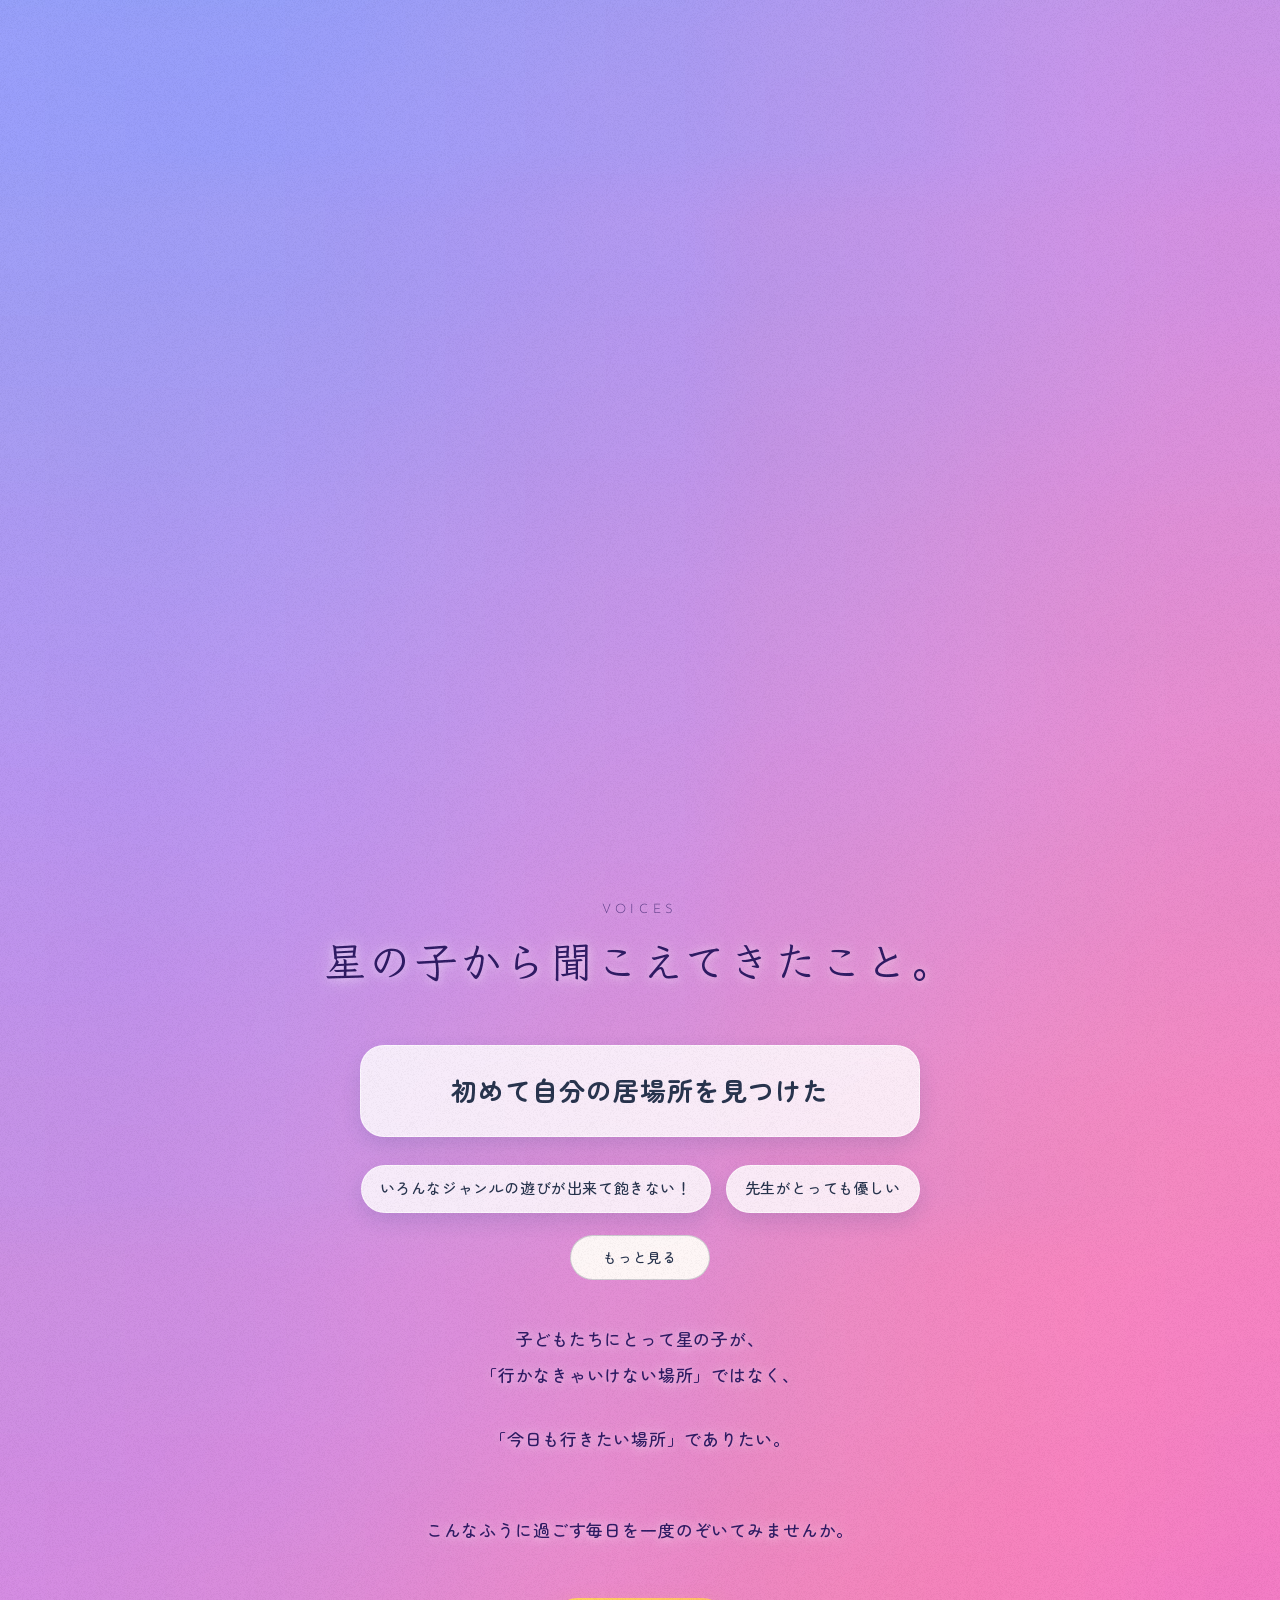
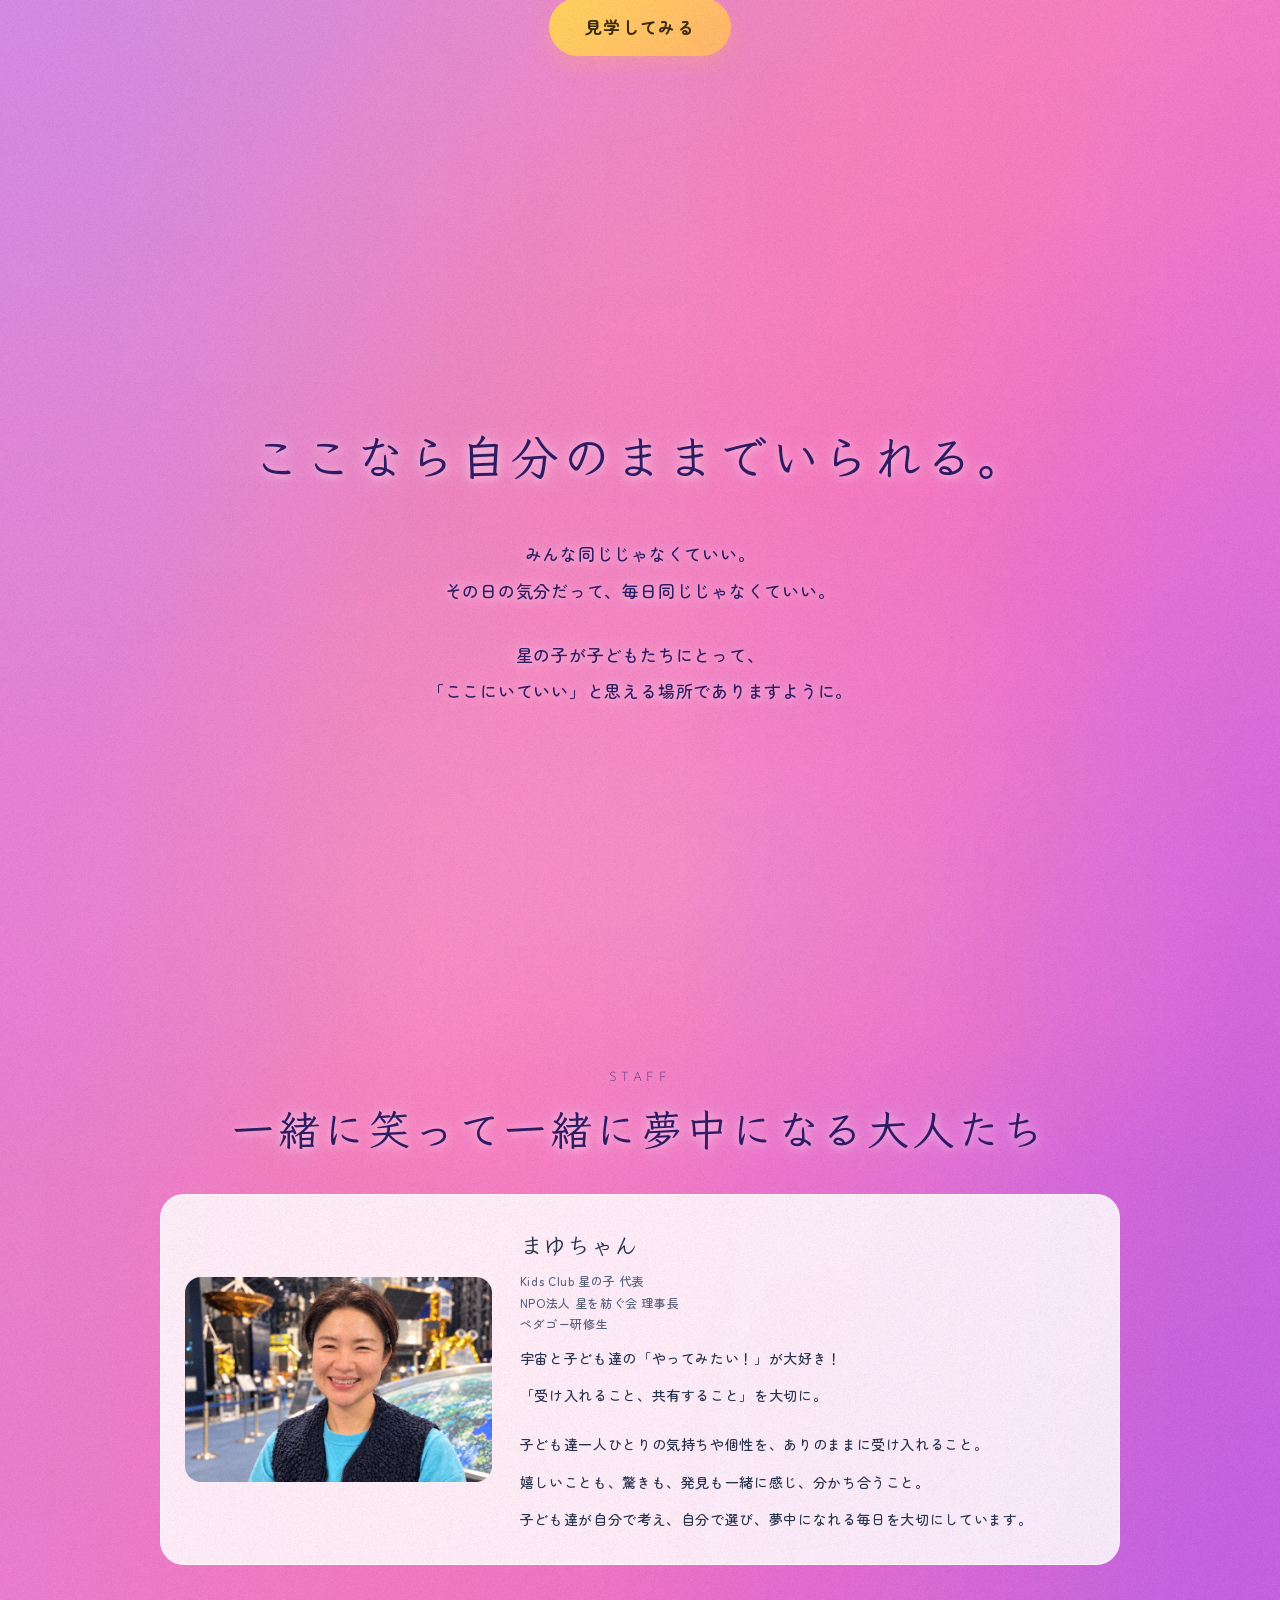
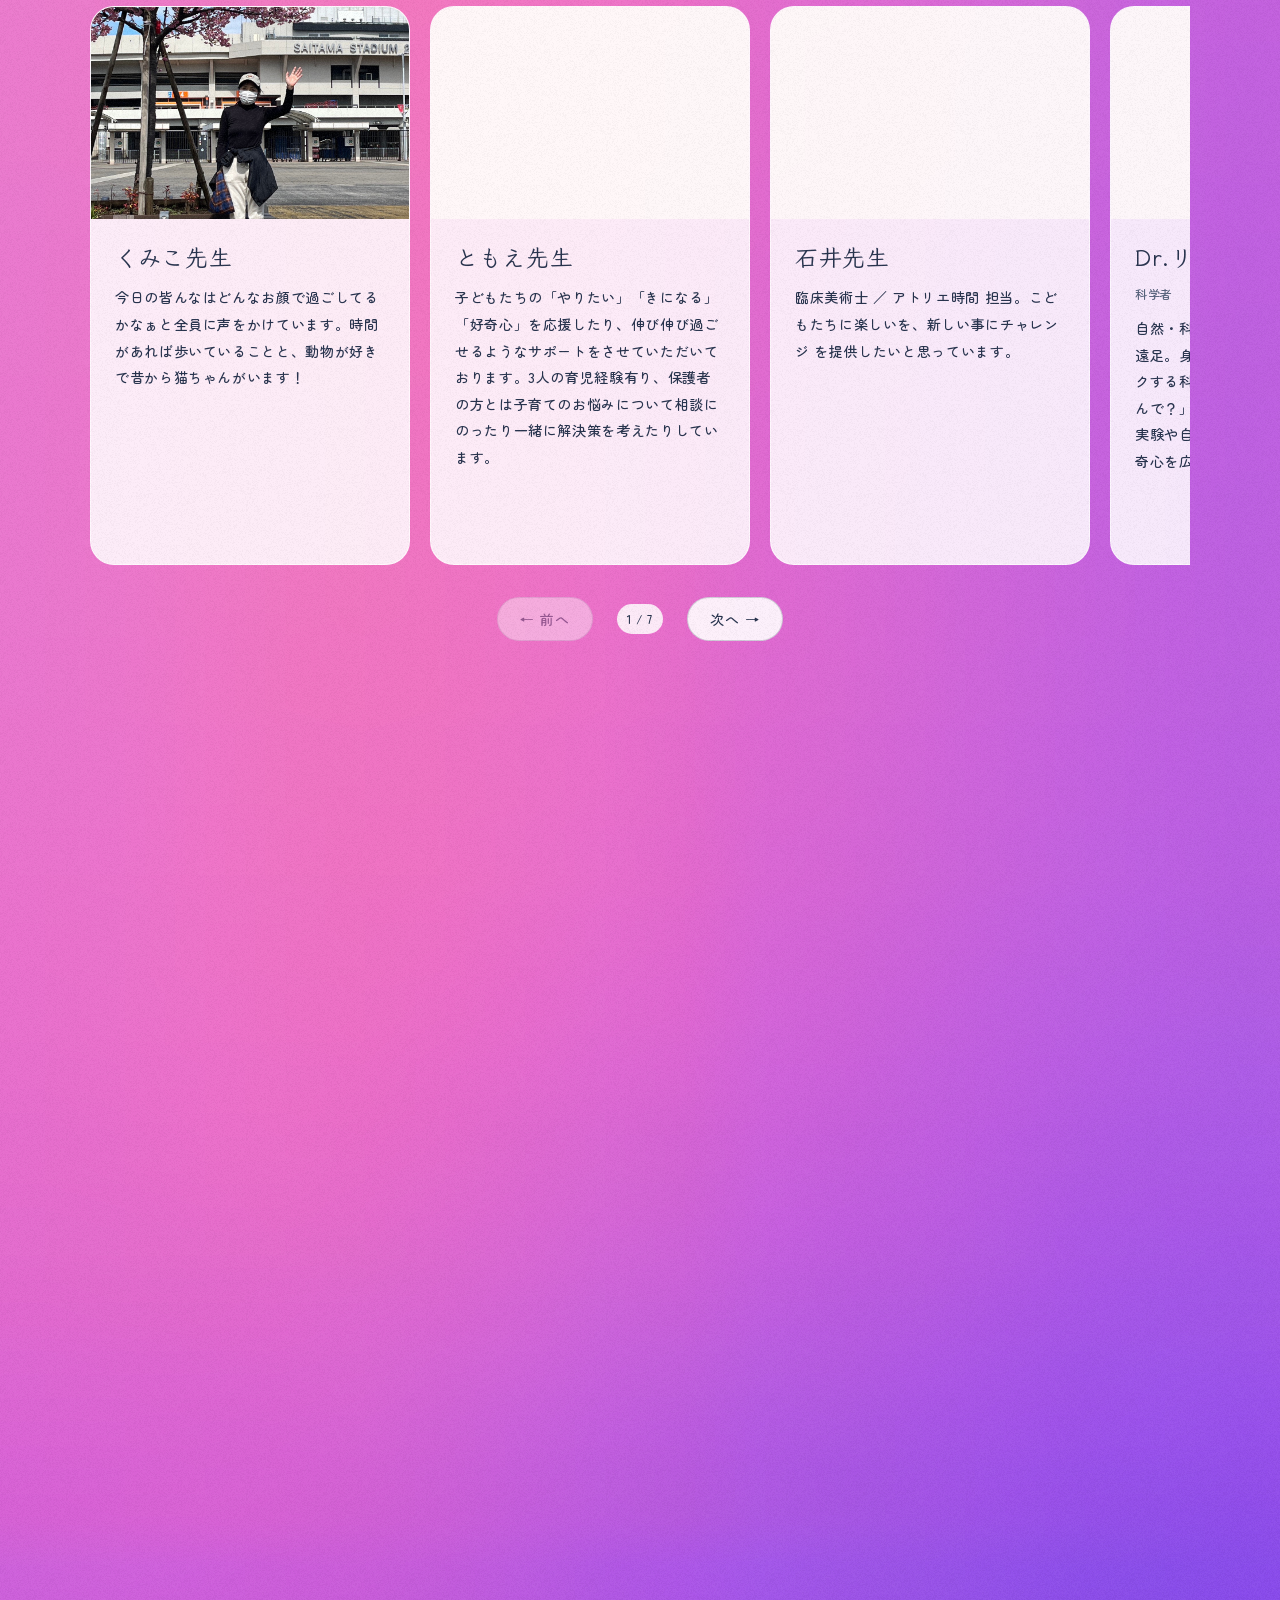
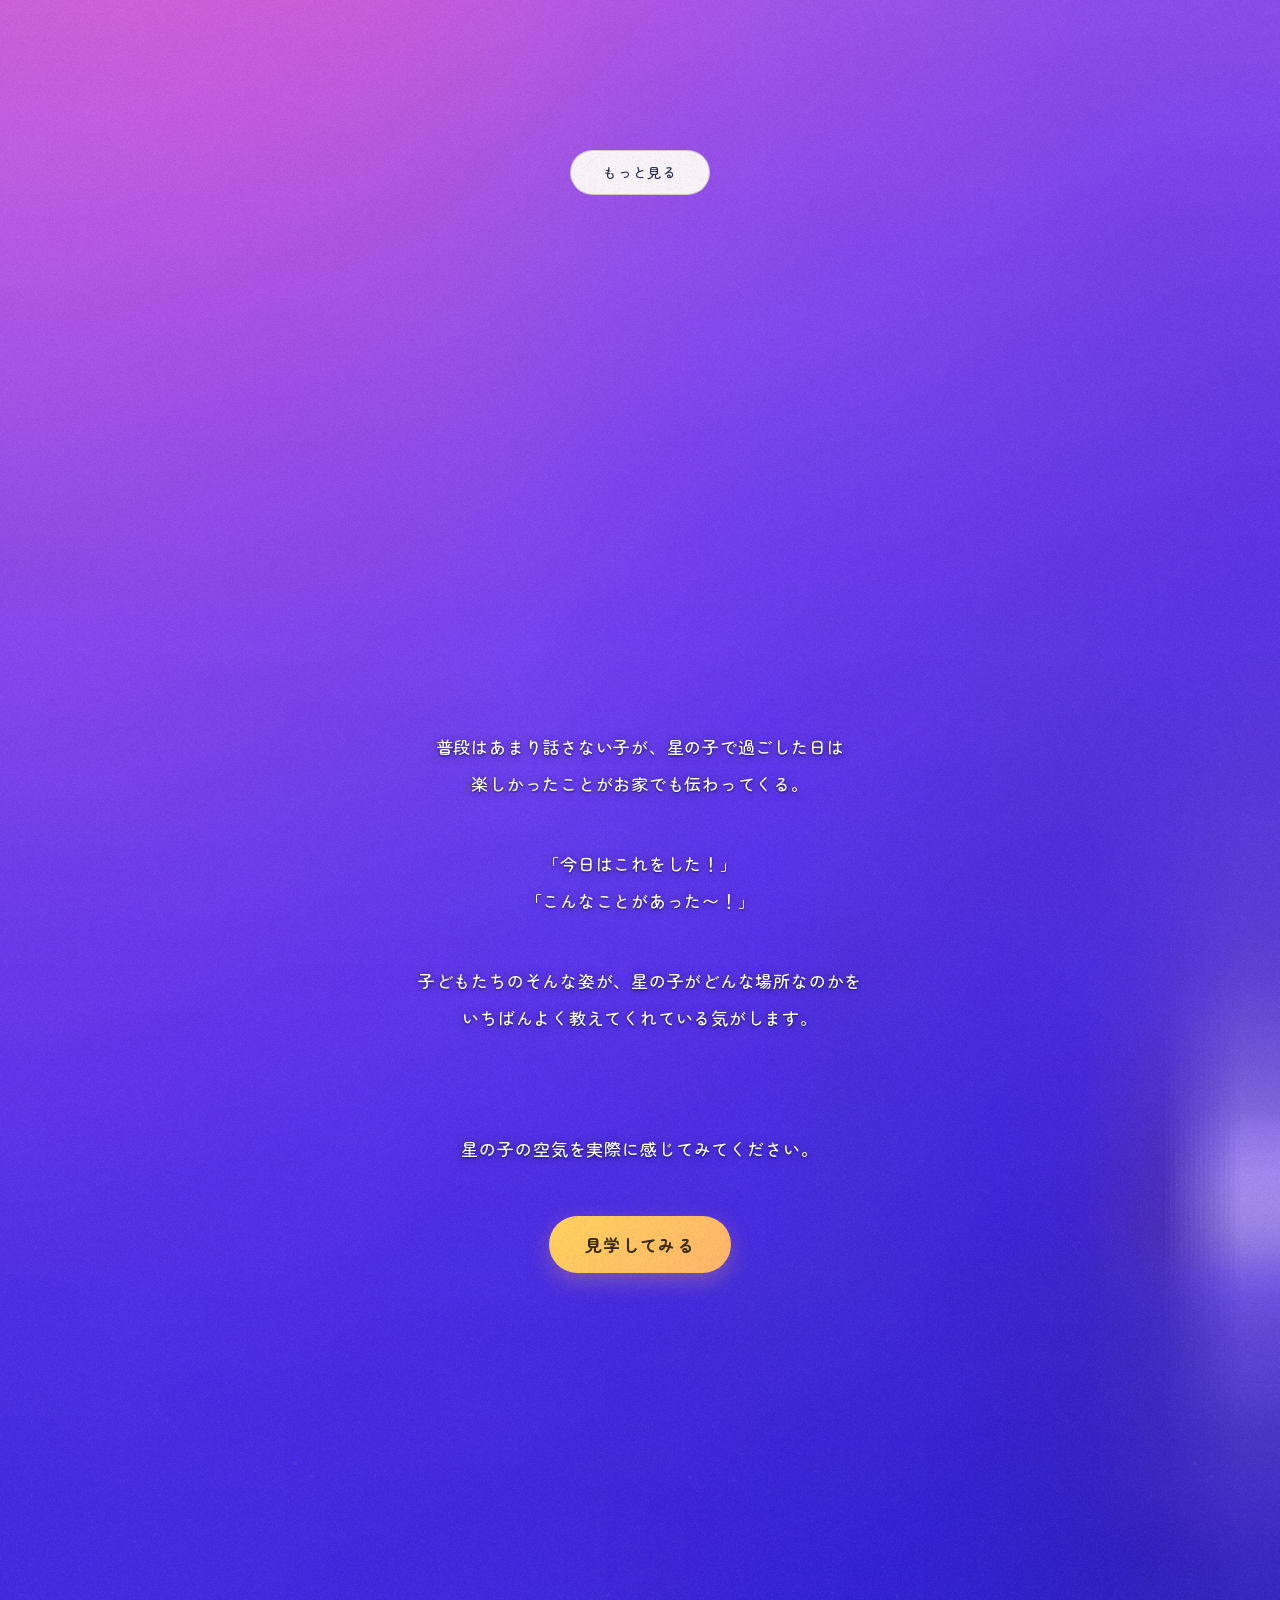
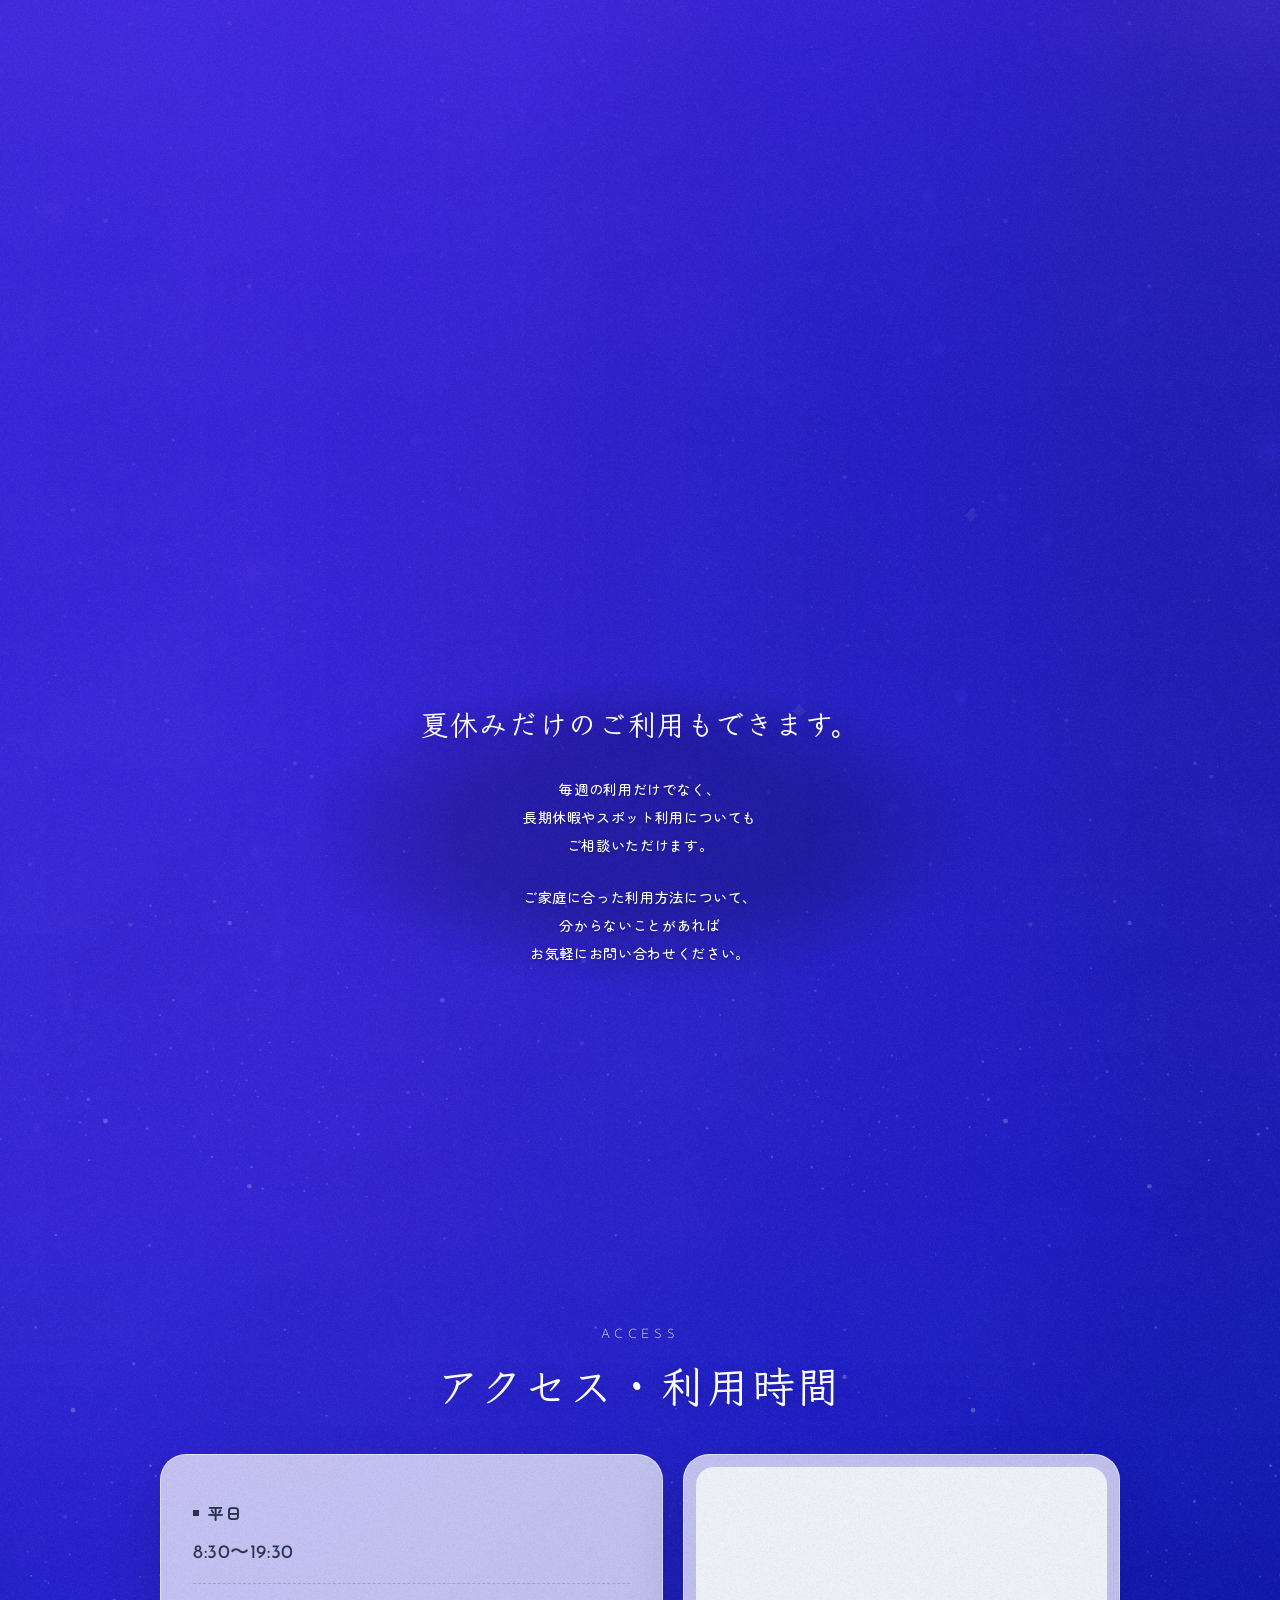
==== commit f10a9b67: "Replace boxed access headings with small square markers" ====
--- a/compare/white-text/index.html
+++ b/compare/white-text/index.html
@@ -12,7 +12,7 @@
 <link rel="preconnect" href="https://fonts.gstatic.com" crossorigin>
 <link href="https://fonts.googleapis.com/css2?family=Klee+One:wght@400;600&family=Zen+Maru+Gothic:wght@400;500;700&family=Josefin+Sans:wght@300;400;500;600;700&display=swap" rel="stylesheet">
 <link rel="stylesheet" href="css/base.css?v=20261110-monochrome-social1">
-<link rel="stylesheet" href="css/sections.css?v=20261110-access-labels1">
+<link rel="stylesheet" href="css/sections.css?v=20261111-access-marks1">
 <link rel="stylesheet" href="css/space.css?v=20261110-photo-replay1">
 <link rel="stylesheet" href="css/typography.css?v=20261027-read-weight2">
 </head>
@@ -28,7 +28,7 @@
 .site-header{top:var(--draft-bar-height,28px)}
 @media(max-width:360px){.site-header{top:var(--draft-bar-height,48px)}}
 </style>
-<div class="draft-bar" data-nosnippet>更新：<time datetime="2026-11-10T23:56:31+09:00">2026/11/10 23:56</time>（JST）｜【要確認】は仮の内容です</div>
+<div class="draft-bar" data-nosnippet>更新：<time datetime="2026-11-11T00:06:45+09:00">2026/11/11 00:06</time>（JST）｜【要確認】は仮の内容です</div>
 <header class="site-header" data-tone="light">
   <a class="brand" href="#top" aria-label="浦和美園の民間学童 Kids Club 星の子 トップへ">
     <img class="brand-mark" src="assets/src/hoshinoko-octopus-transparent.png" alt="" width="24" height="24" decoding="async">
--- a/compare/white-text/css/sections.css
+++ b/compare/white-text/css/sections.css
@@ -200,7 +200,8 @@
 .info-card{padding:clamp(20px,3.6vw,32px);border-radius:26px;color:var(--ink);background:rgba(255,255,255,.72);border:1px solid rgba(255,255,255,.55);-webkit-backdrop-filter:blur(16px);backdrop-filter:blur(16px);box-shadow:0 22px 50px rgba(20,20,60,.22)}
 dl.info-card>div{display:grid;grid-template-columns:minmax(0,1fr);gap:.6em;padding:.75em 0;border-bottom:1px dashed rgba(39,51,77,.2);line-height:1.8}
 dl.info-card>div:last-child{border-bottom:0}
-.info-card dt{justify-self:start;padding:.2em .7em;border:1px solid rgba(39,51,77,.24);border-radius:6px;background:rgba(39,51,77,.08);font-weight:700;line-height:1.6;color:var(--ink)}
+.info-card dt{display:flex;align-items:center;gap:.55em;font-weight:700;color:var(--ink)}
+.info-card dt::before{content:"";flex:0 0 .4em;width:.4em;height:.4em;background:currentColor}
 .info-card dd small{display:block;font-size:13px;color:var(--ink-soft)}
 .info-card .num{font-size:19px}
 .tel{font-weight:700;text-underline-offset:3px}
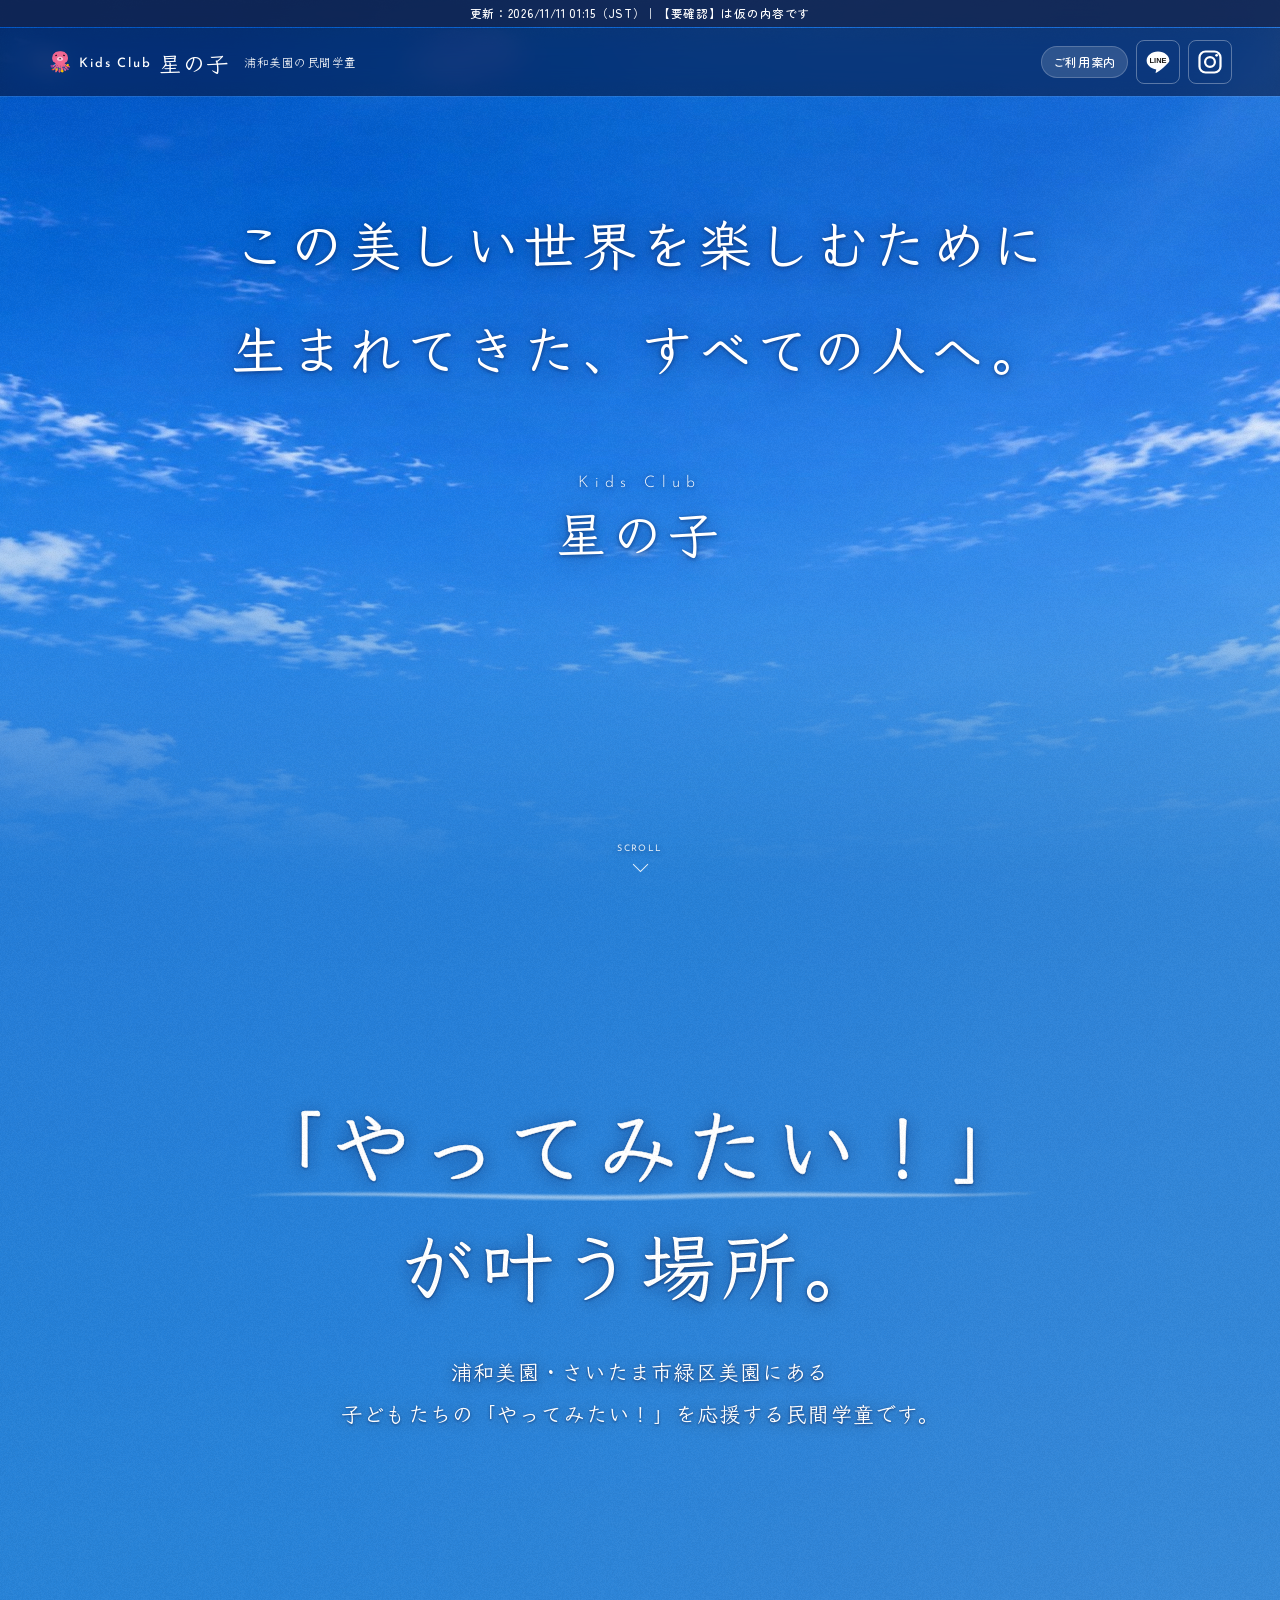
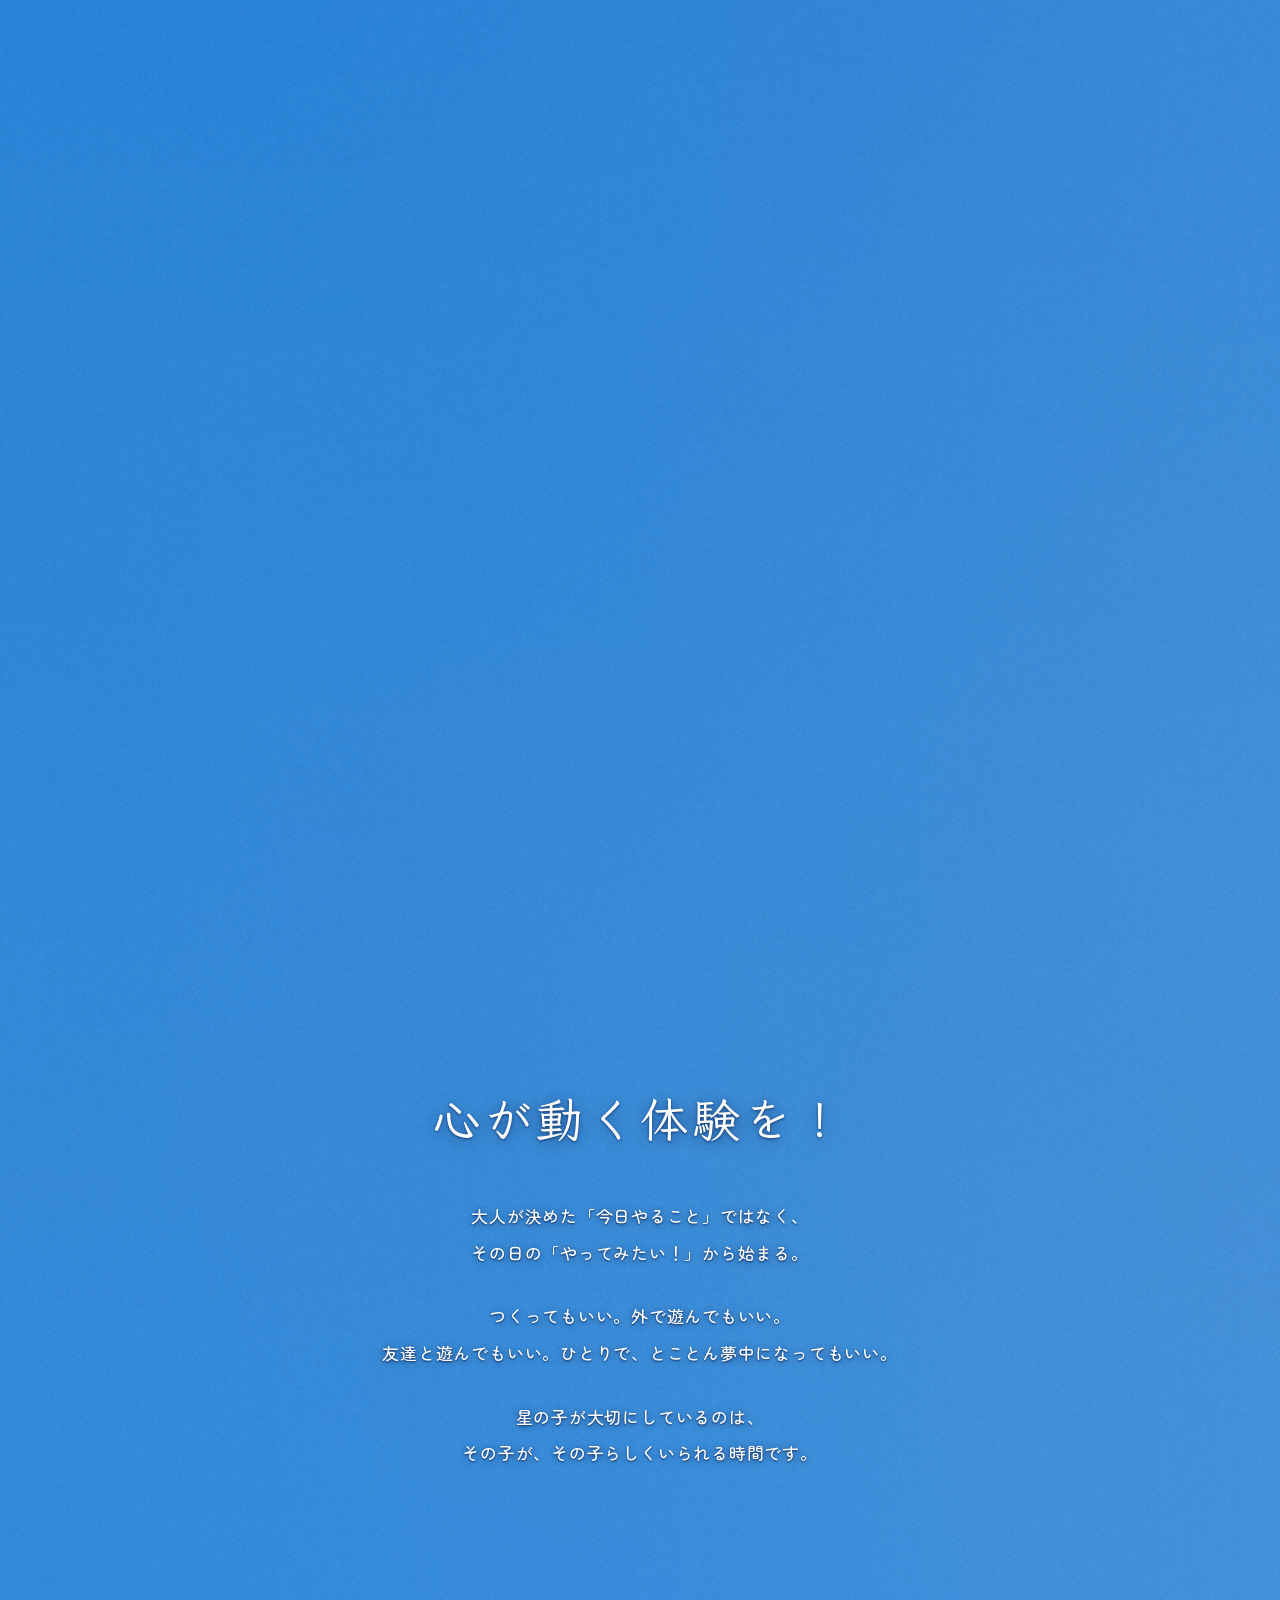
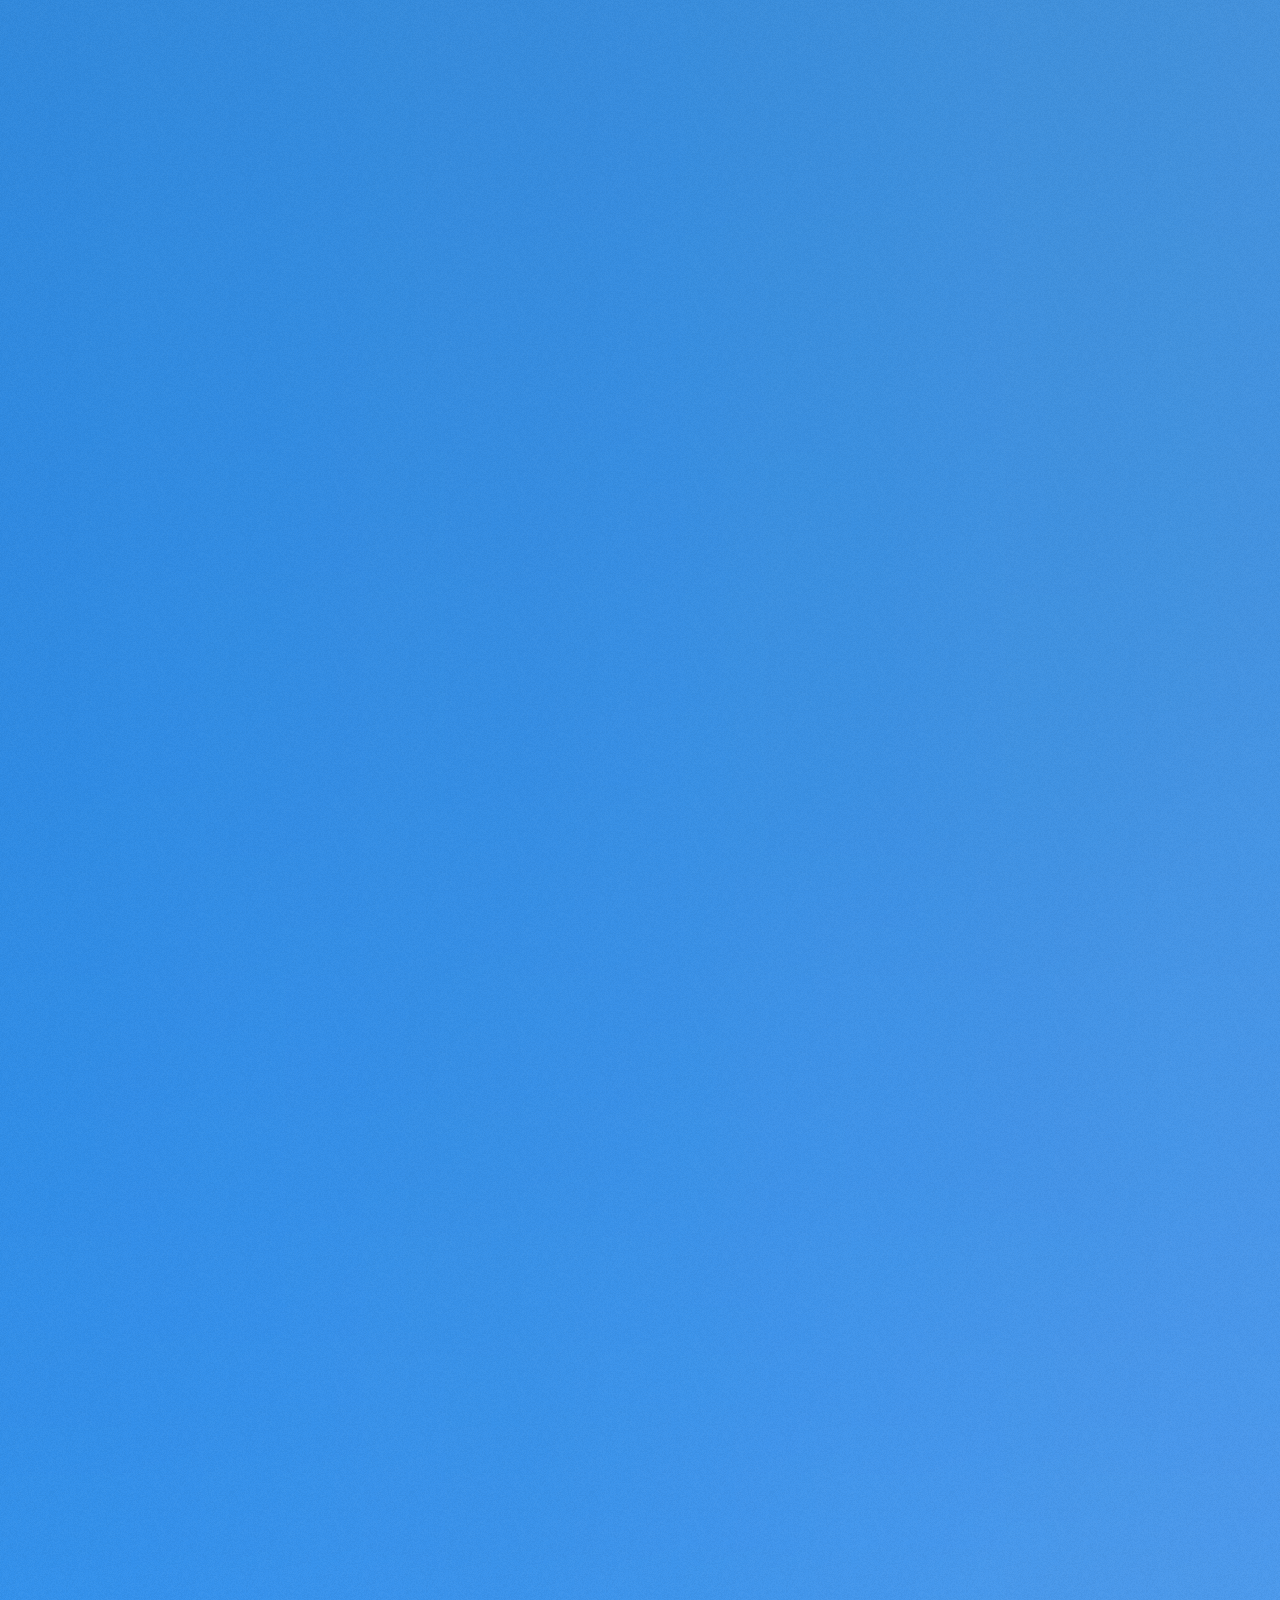
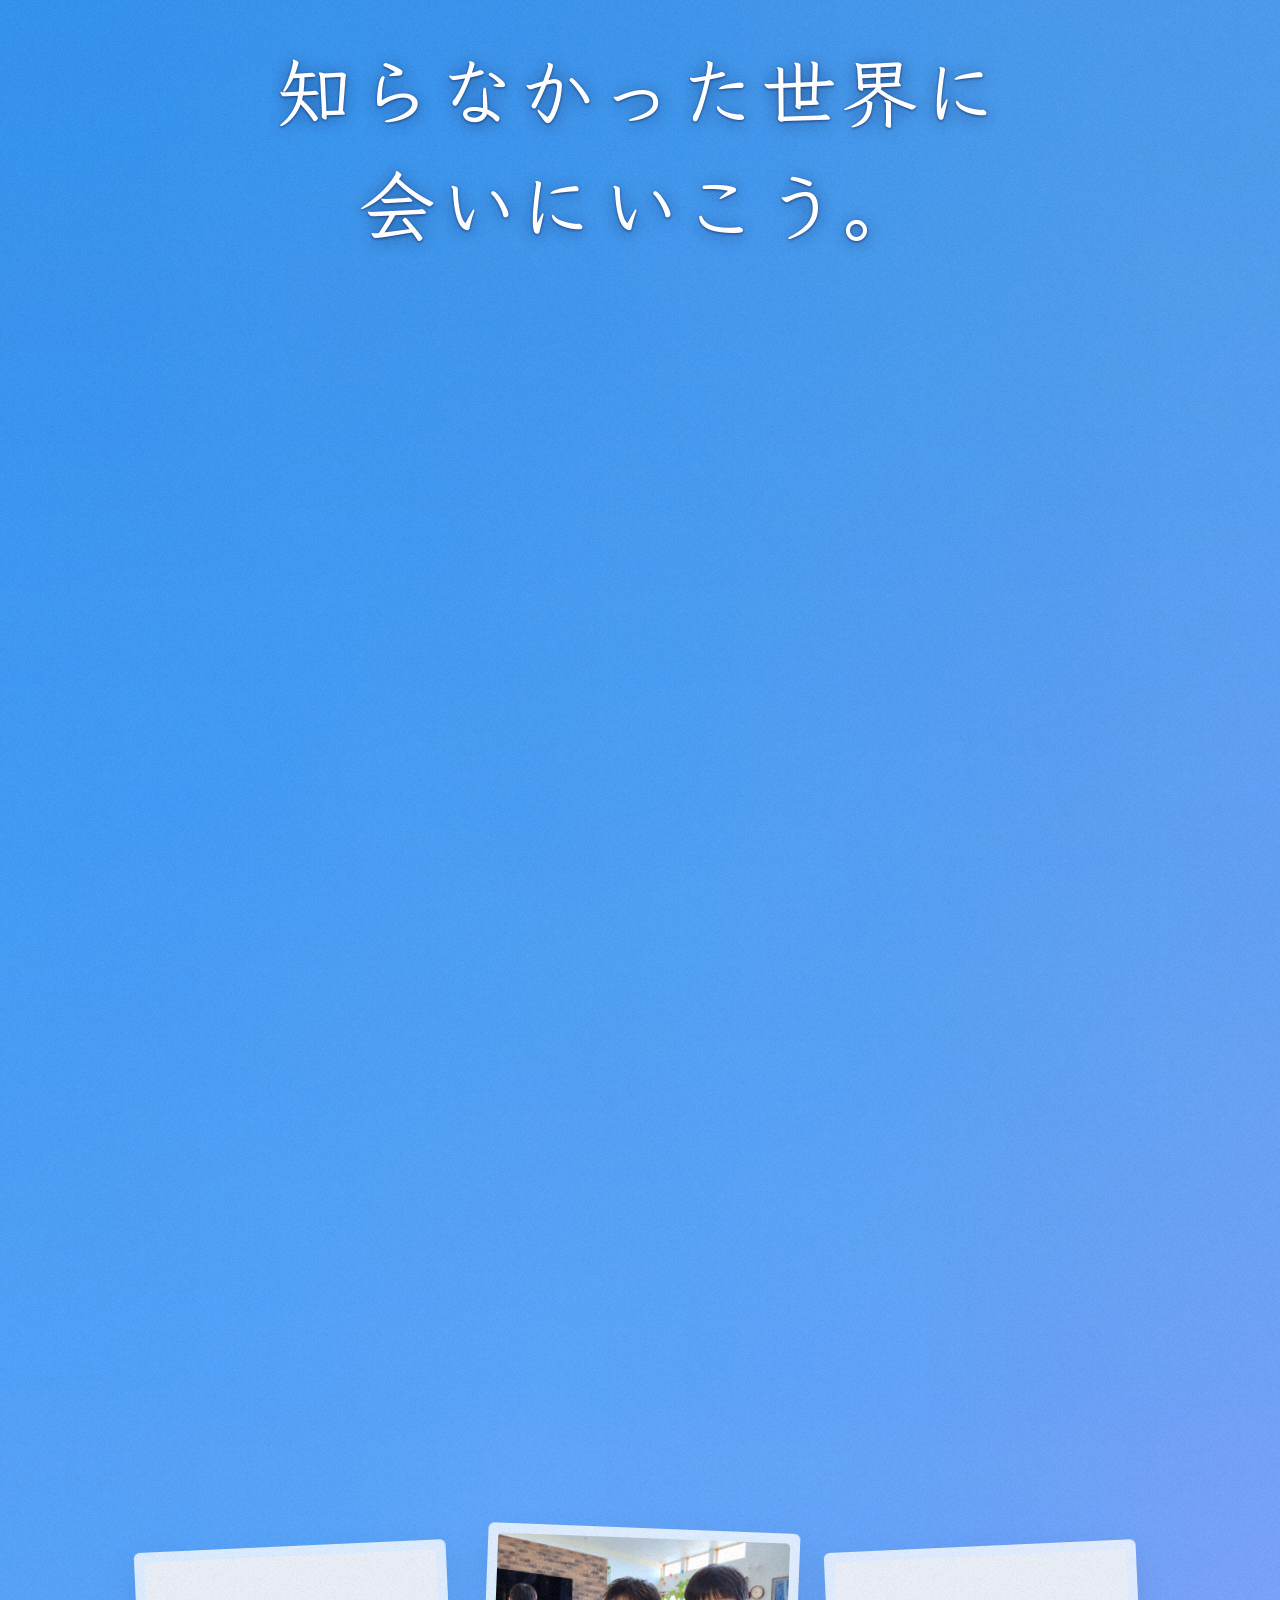
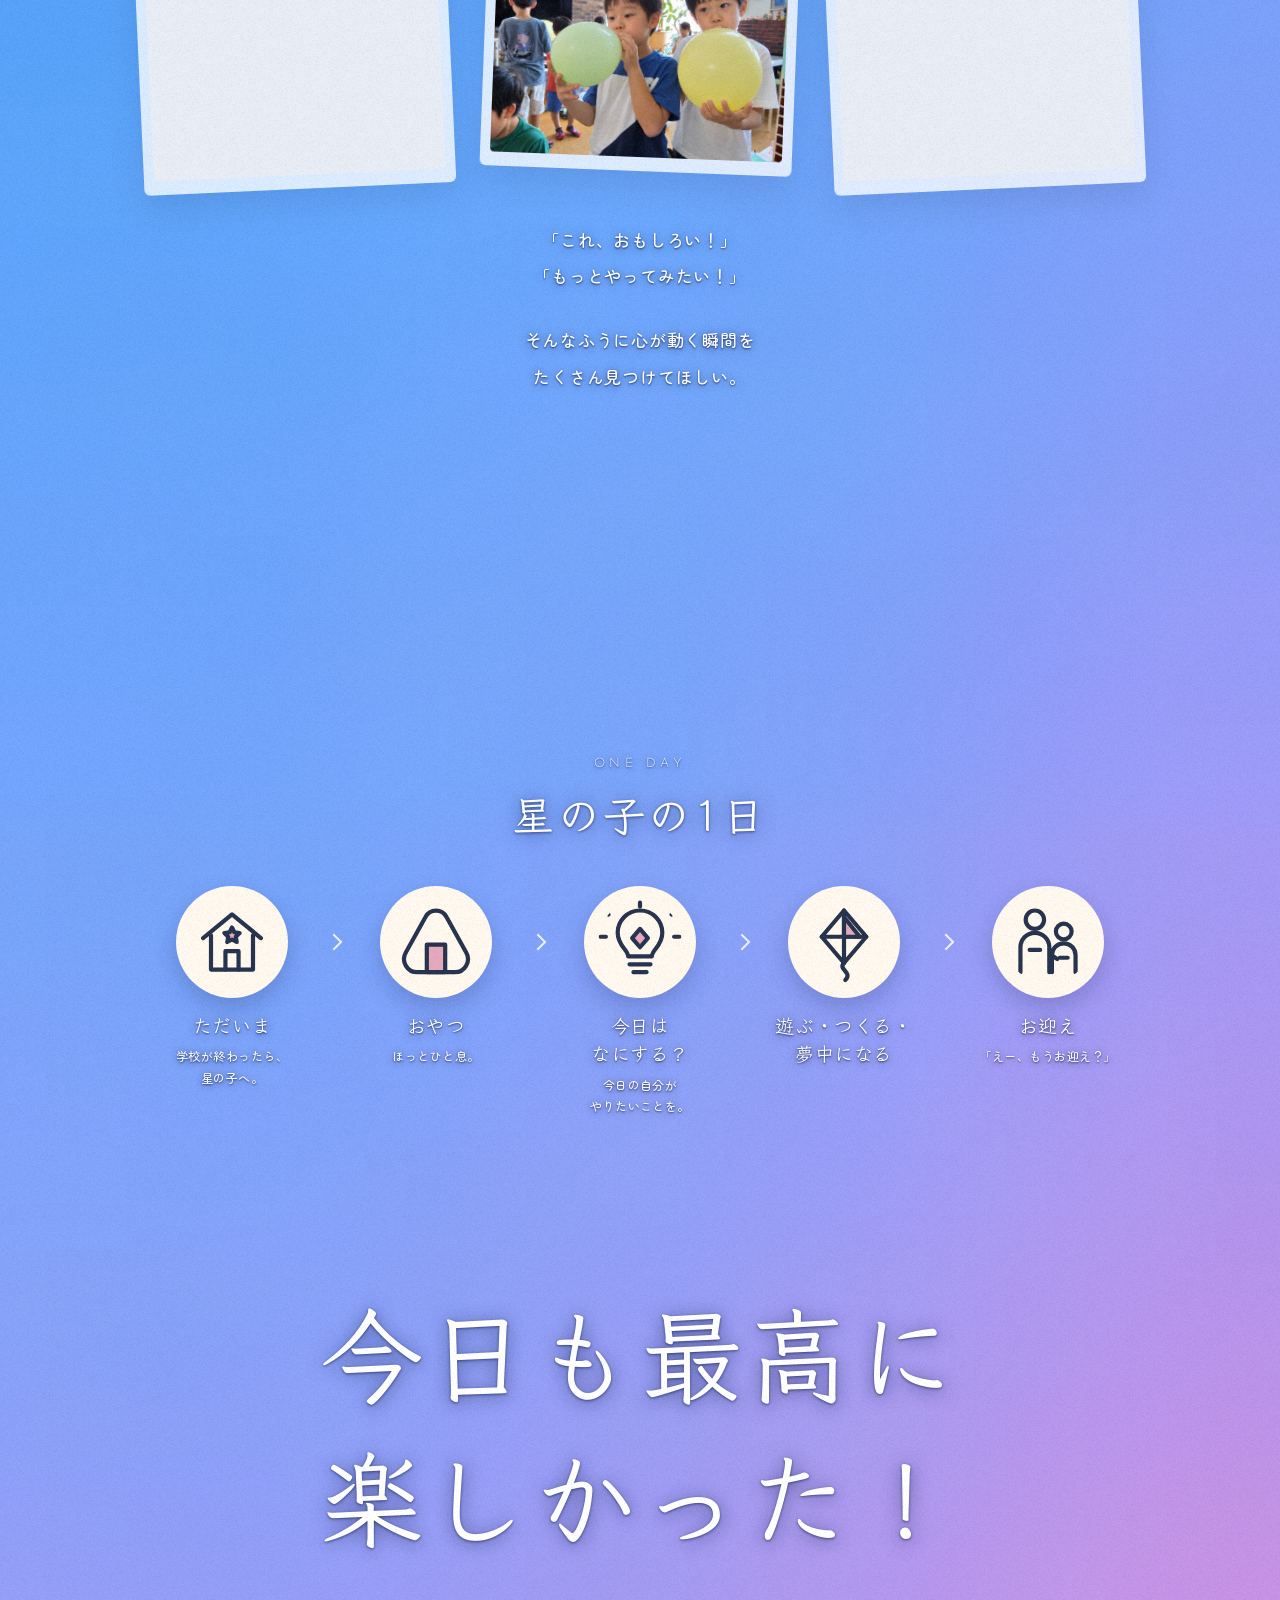
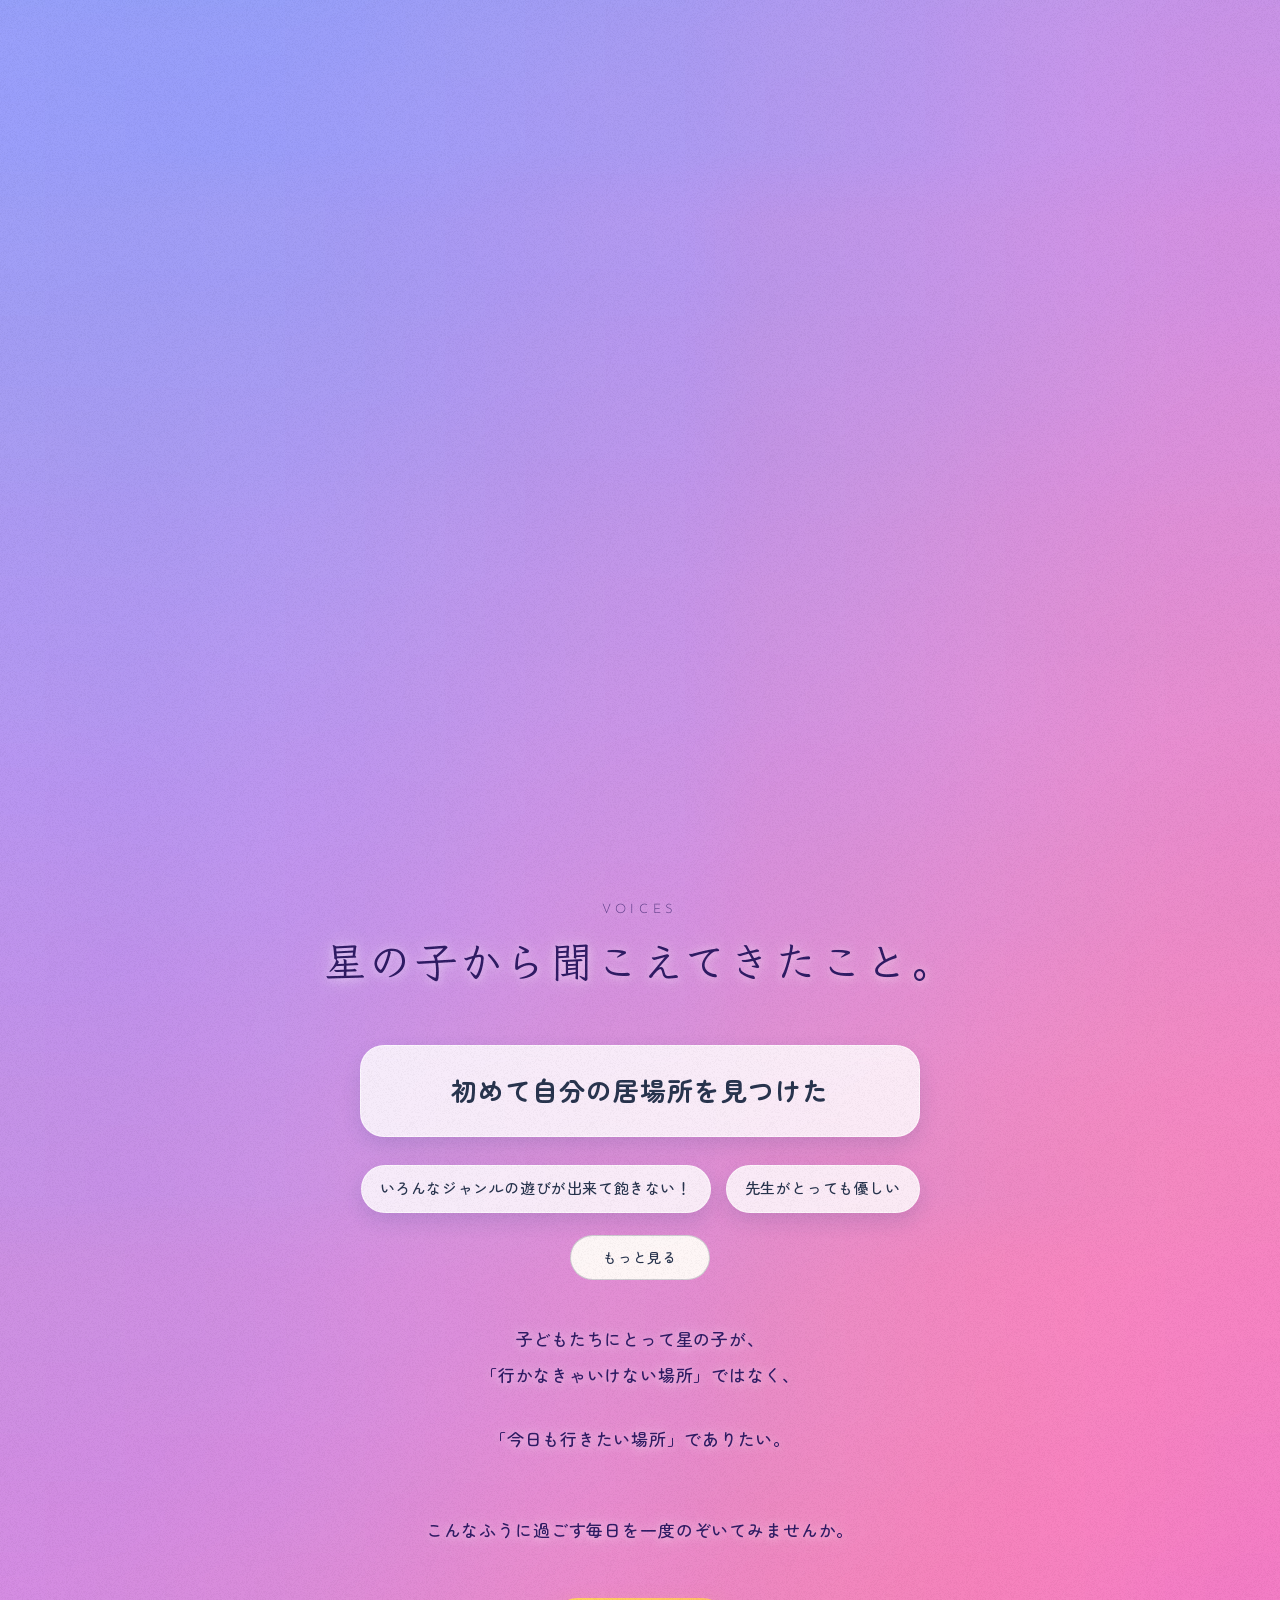
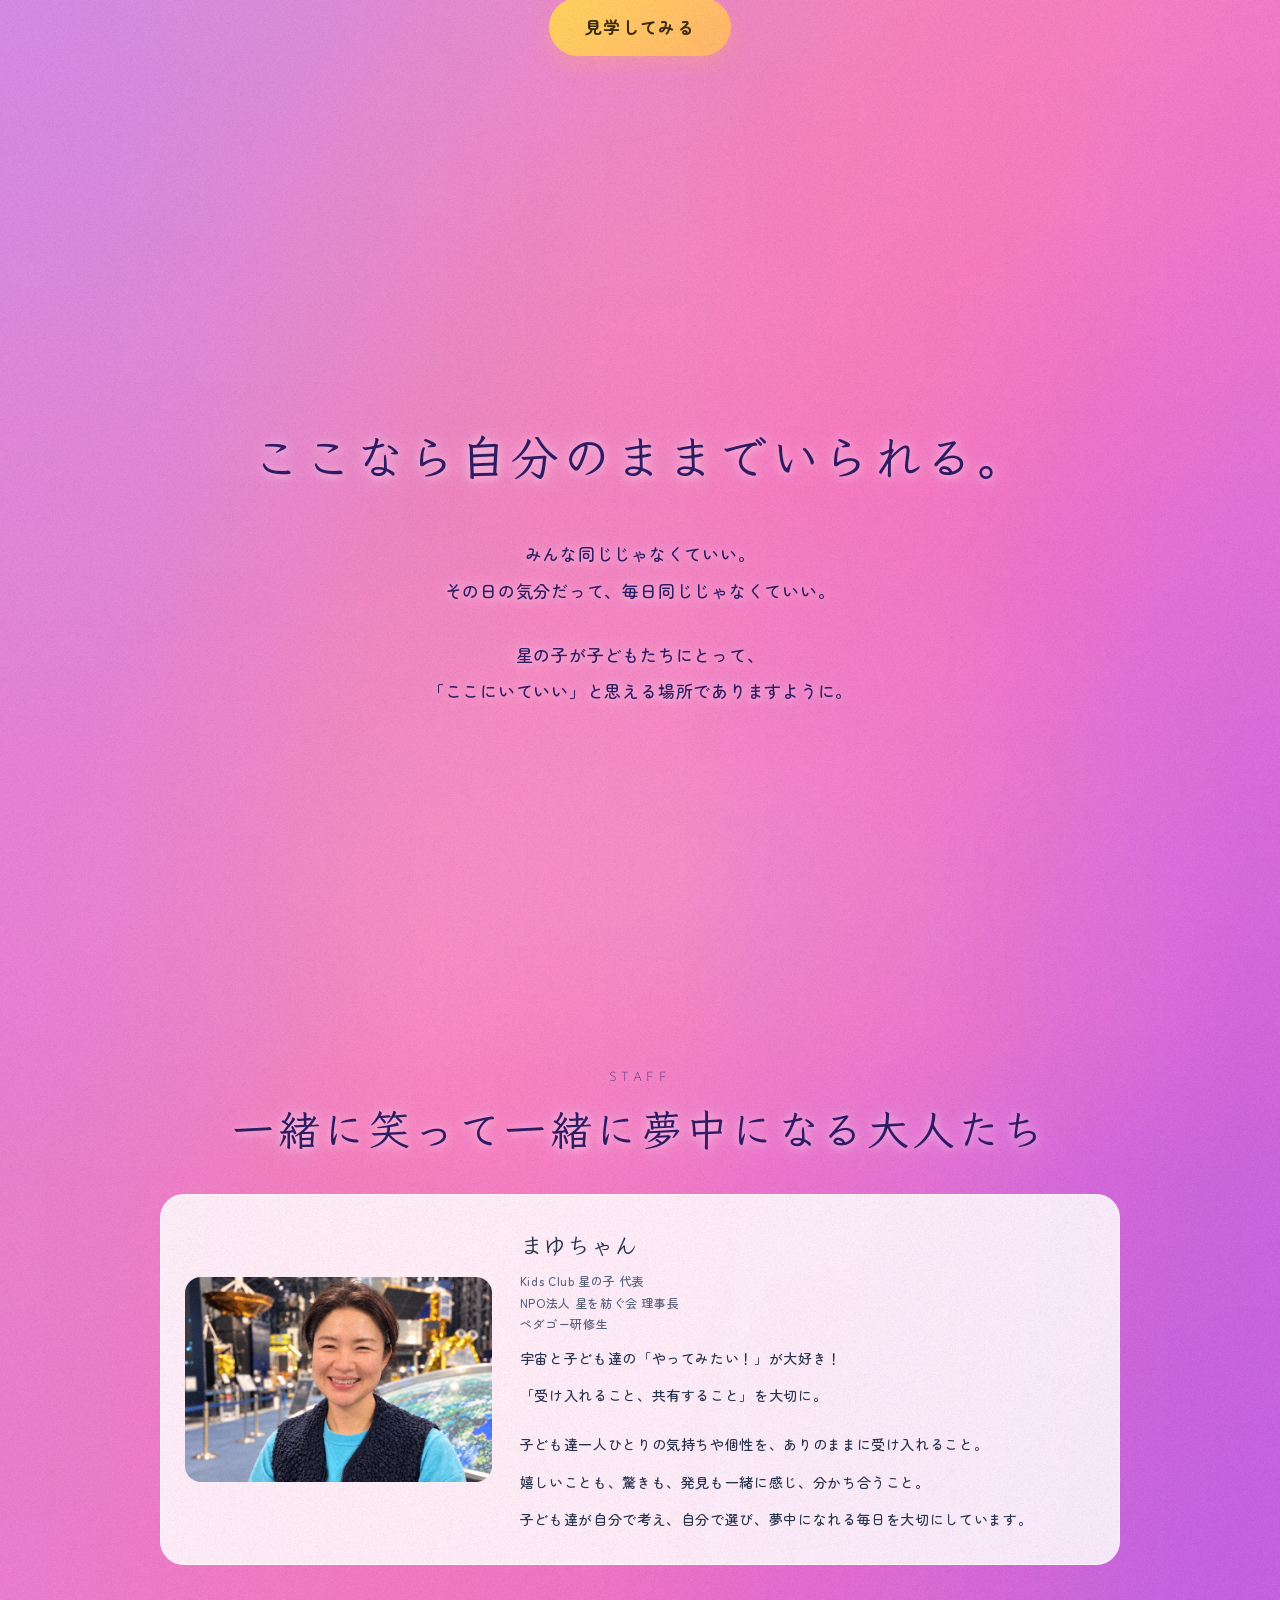
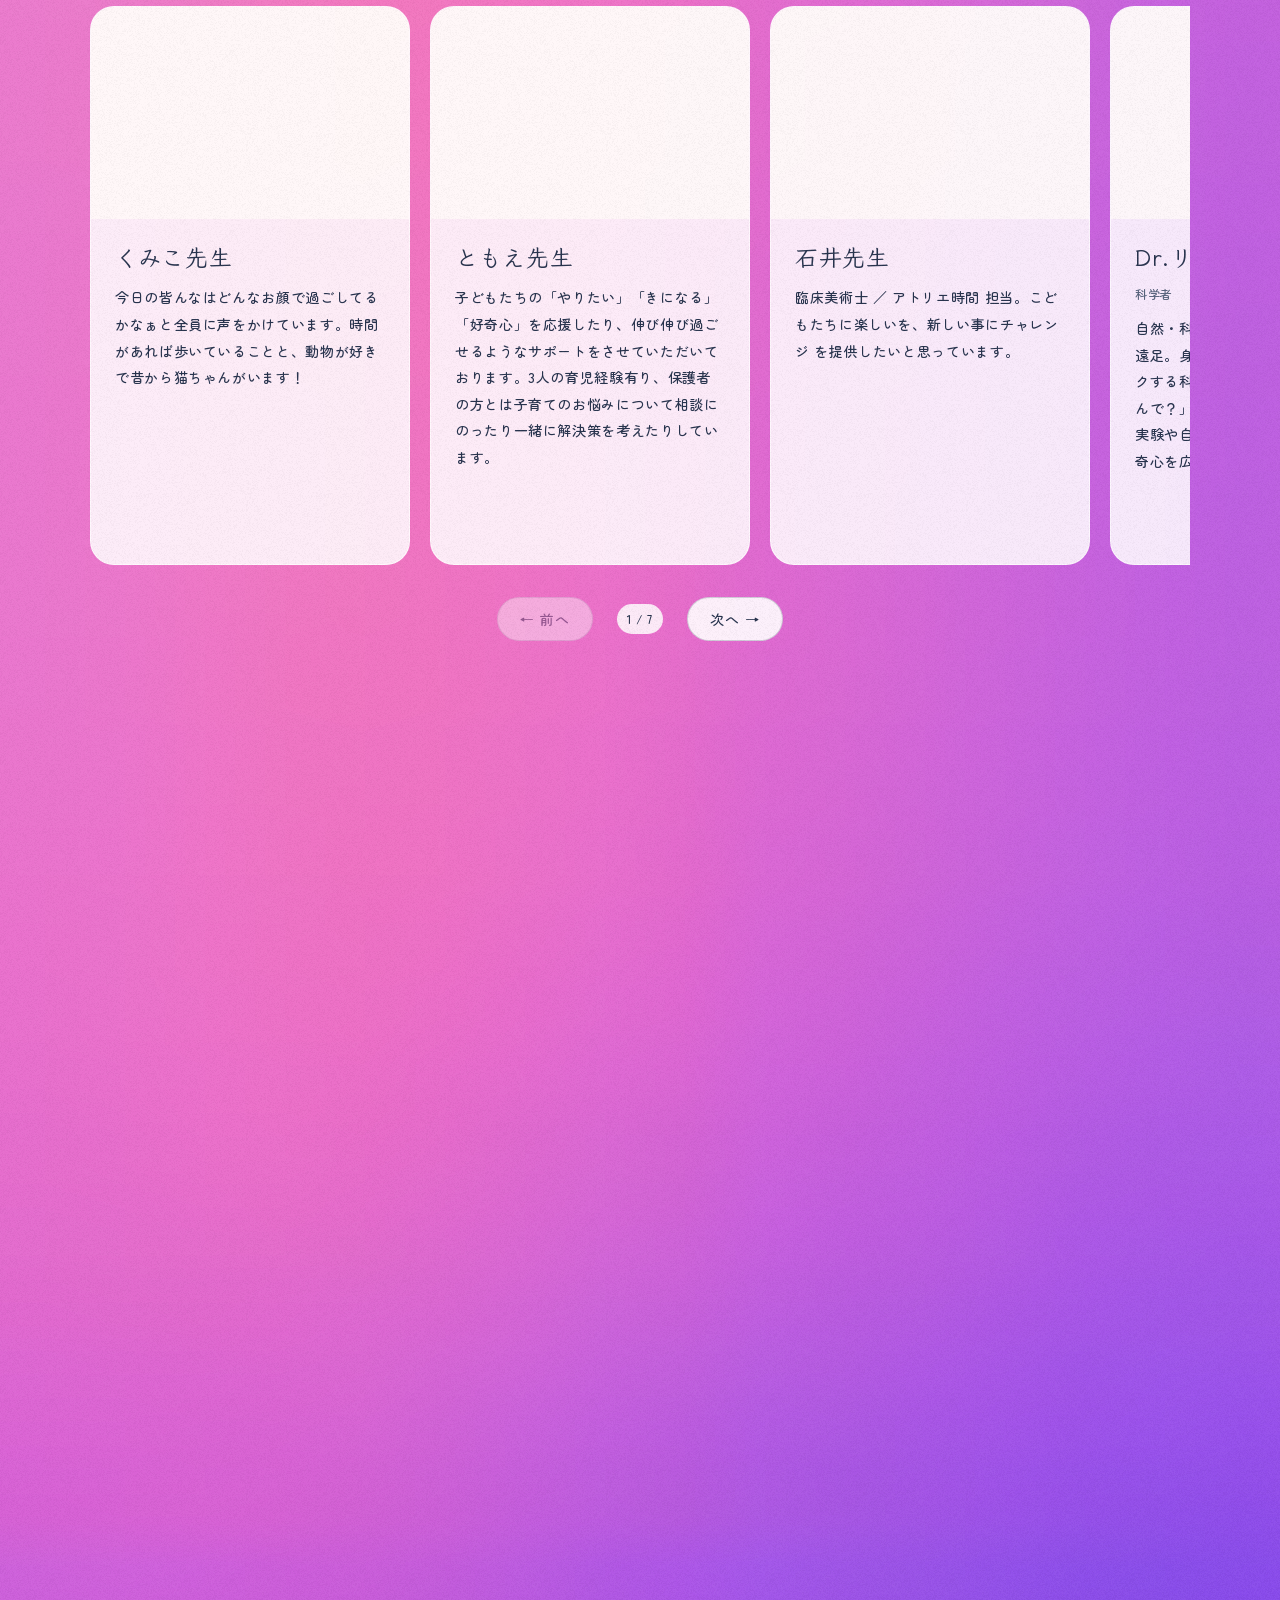
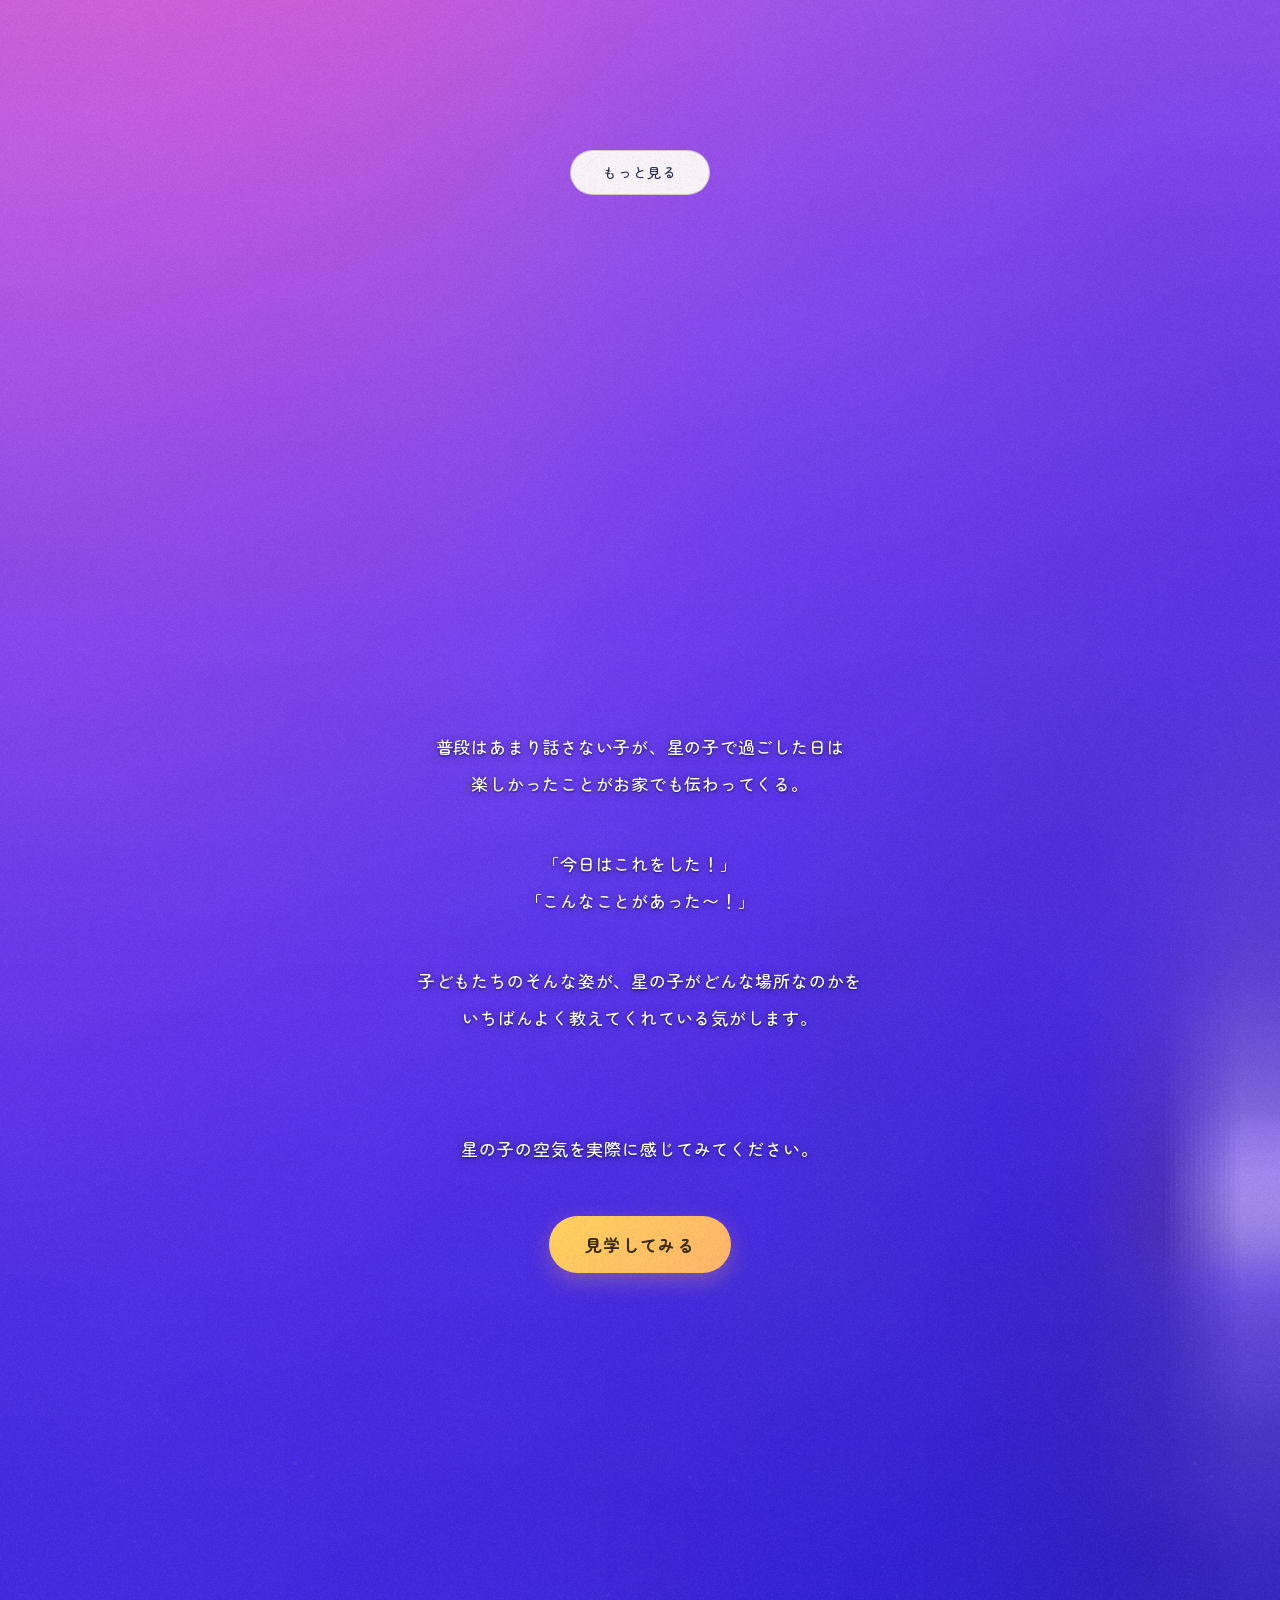
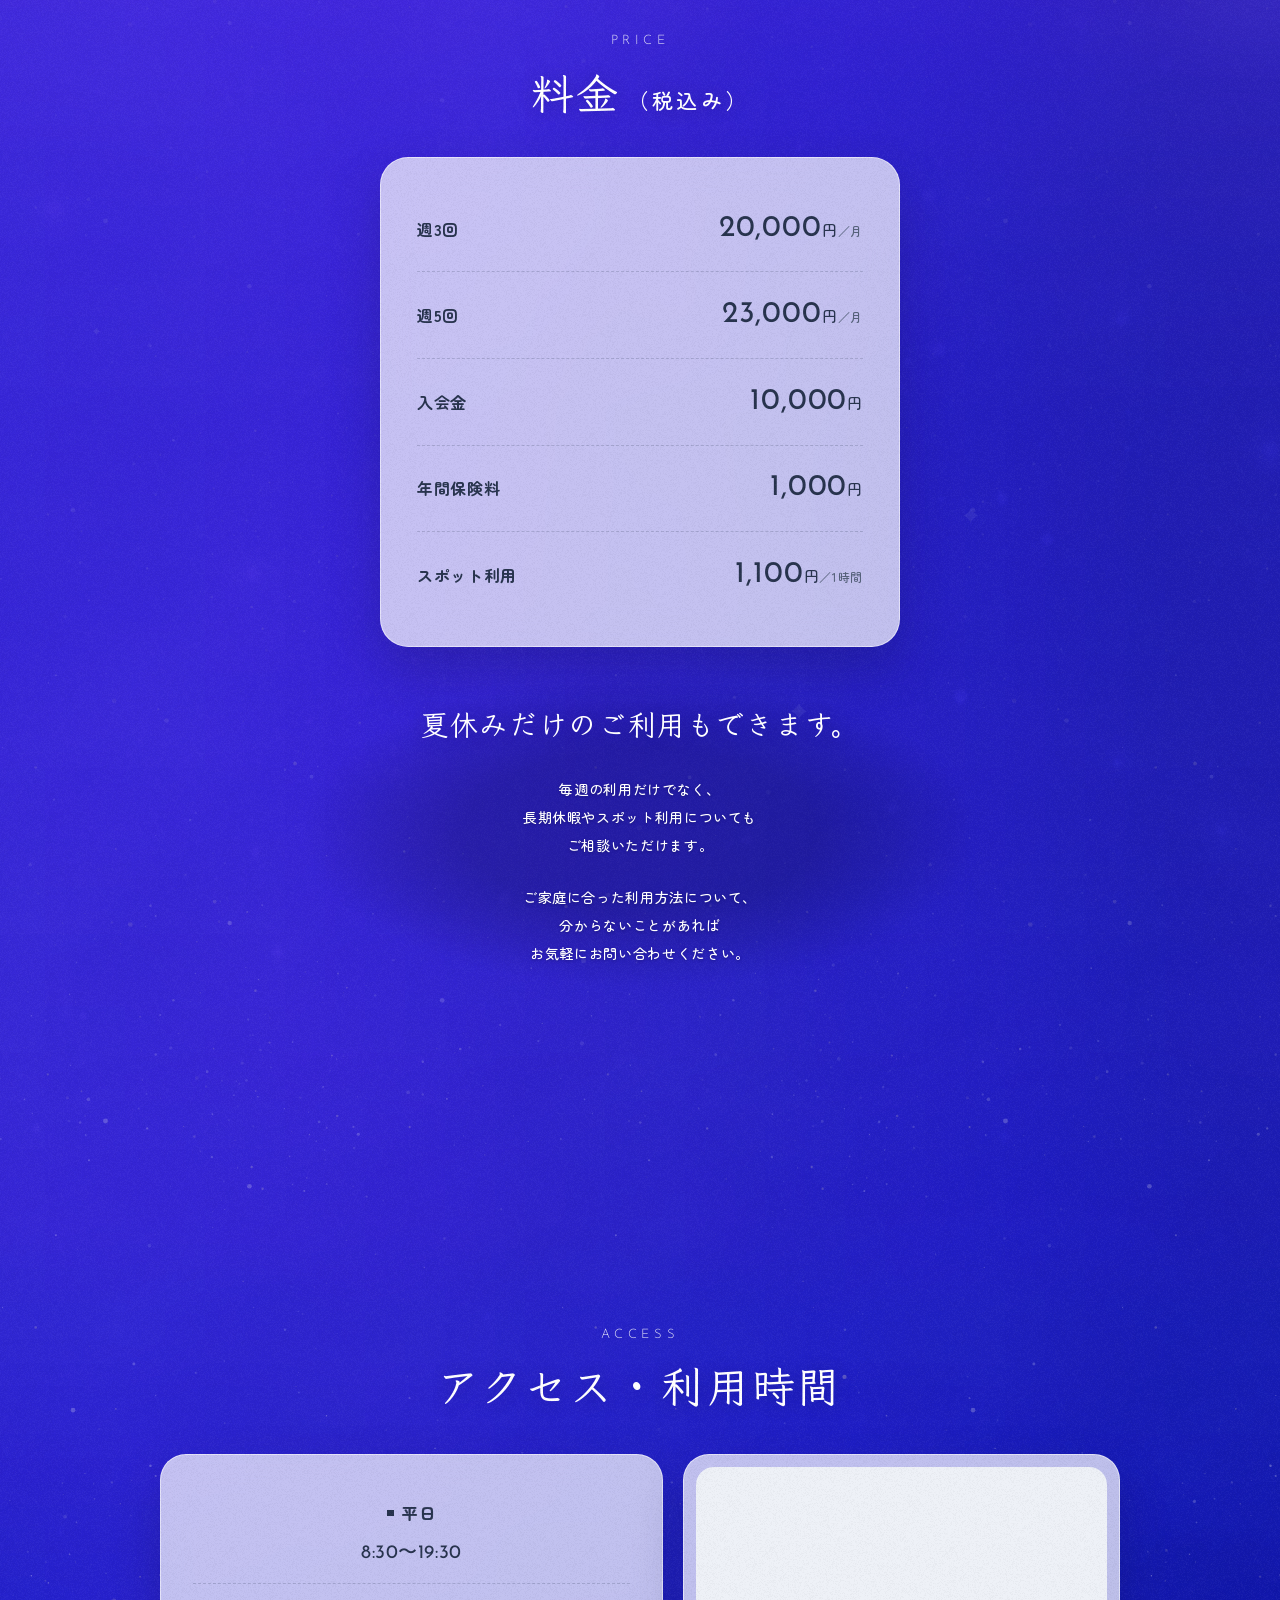
==== commit c90e432c: "Center access details and subtly strengthen headings" ====
--- a/compare/white-text/index.html
+++ b/compare/white-text/index.html
@@ -12,7 +12,7 @@
 <link rel="preconnect" href="https://fonts.gstatic.com" crossorigin>
 <link href="https://fonts.googleapis.com/css2?family=Klee+One:wght@400;600&family=Zen+Maru+Gothic:wght@400;500;700&family=Josefin+Sans:wght@300;400;500;600;700&display=swap" rel="stylesheet">
 <link rel="stylesheet" href="css/base.css?v=20261110-monochrome-social1">
-<link rel="stylesheet" href="css/sections.css?v=20261111-access-marks1">
+<link rel="stylesheet" href="css/sections.css?v=20261111-access-center1">
 <link rel="stylesheet" href="css/space.css?v=20261110-photo-replay1">
 <link rel="stylesheet" href="css/typography.css?v=20261027-read-weight2">
 </head>
@@ -28,7 +28,7 @@
 .site-header{top:var(--draft-bar-height,28px)}
 @media(max-width:360px){.site-header{top:var(--draft-bar-height,48px)}}
 </style>
-<div class="draft-bar" data-nosnippet>更新：<time datetime="2026-11-11T00:06:45+09:00">2026/11/11 00:06</time>（JST）｜【要確認】は仮の内容です</div>
+<div class="draft-bar" data-nosnippet>更新：<time datetime="2026-11-11T01:15:03+09:00">2026/11/11 01:15</time>（JST）｜【要確認】は仮の内容です</div>
 <header class="site-header" data-tone="light">
   <a class="brand" href="#top" aria-label="浦和美園の民間学童 Kids Club 星の子 トップへ">
     <img class="brand-mark" src="assets/src/hoshinoko-octopus-transparent.png" alt="" width="24" height="24" decoding="async">
--- a/compare/white-text/css/sections.css
+++ b/compare/white-text/css/sections.css
@@ -198,9 +198,9 @@
 /* 12 アクセス・利用時間 */
 .access-grid{display:grid;grid-template-columns:1.15fr 1fr;gap:20px;max-width:960px;margin:2.4em auto 0;text-align:left}
 .info-card{padding:clamp(20px,3.6vw,32px);border-radius:26px;color:var(--ink);background:rgba(255,255,255,.72);border:1px solid rgba(255,255,255,.55);-webkit-backdrop-filter:blur(16px);backdrop-filter:blur(16px);box-shadow:0 22px 50px rgba(20,20,60,.22)}
-dl.info-card>div{display:grid;grid-template-columns:minmax(0,1fr);gap:.6em;padding:.75em 0;border-bottom:1px dashed rgba(39,51,77,.2);line-height:1.8}
+dl.info-card>div{display:grid;grid-template-columns:minmax(0,1fr);gap:.6em;padding:.75em 0;border-bottom:1px dashed rgba(39,51,77,.2);line-height:1.8;text-align:center}
 dl.info-card>div:last-child{border-bottom:0}
-.info-card dt{display:flex;align-items:center;gap:.55em;font-weight:700;color:var(--ink)}
+.info-card dt{display:flex;align-items:center;justify-content:center;gap:.55em;font-weight:700;-webkit-text-stroke:.2px currentColor;color:var(--ink)}
 .info-card dt::before{content:"";flex:0 0 .4em;width:.4em;height:.4em;background:currentColor}
 .info-card dd small{display:block;font-size:13px;color:var(--ink-soft)}
 .info-card .num{font-size:19px}
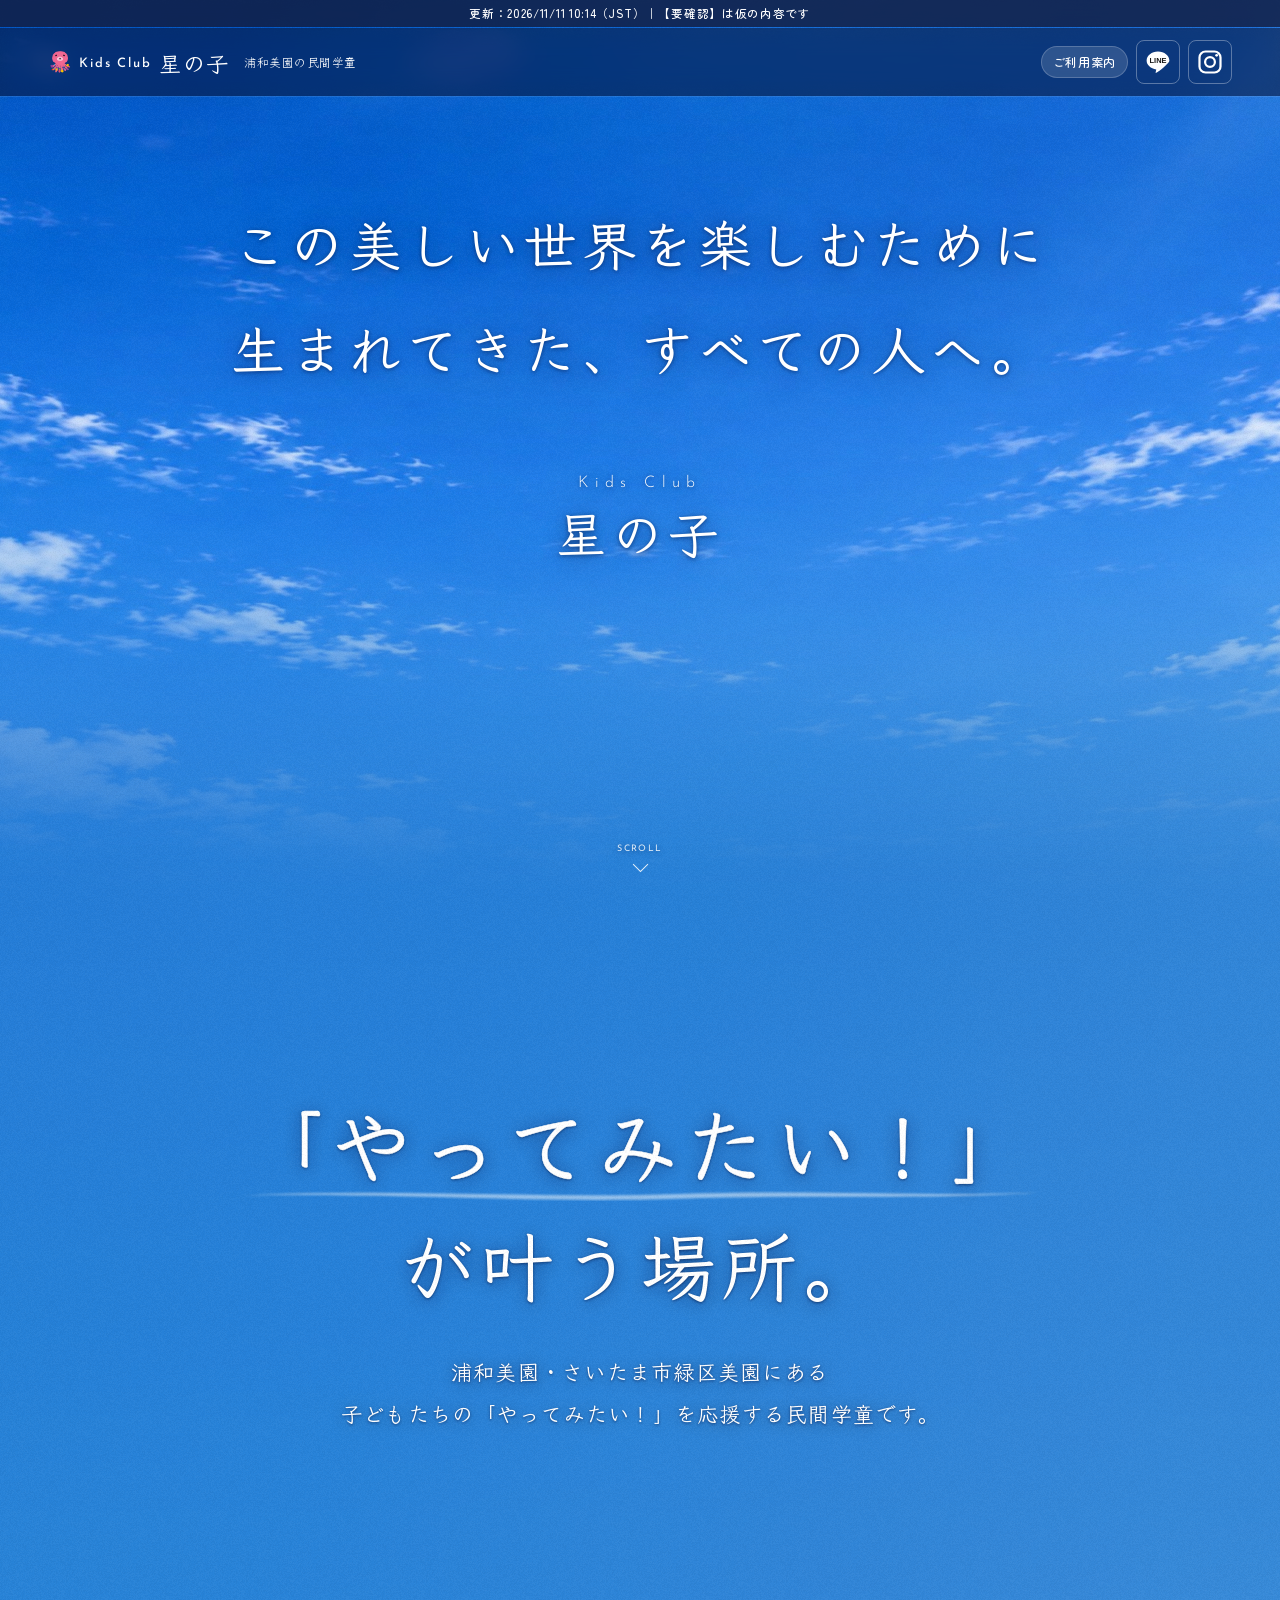
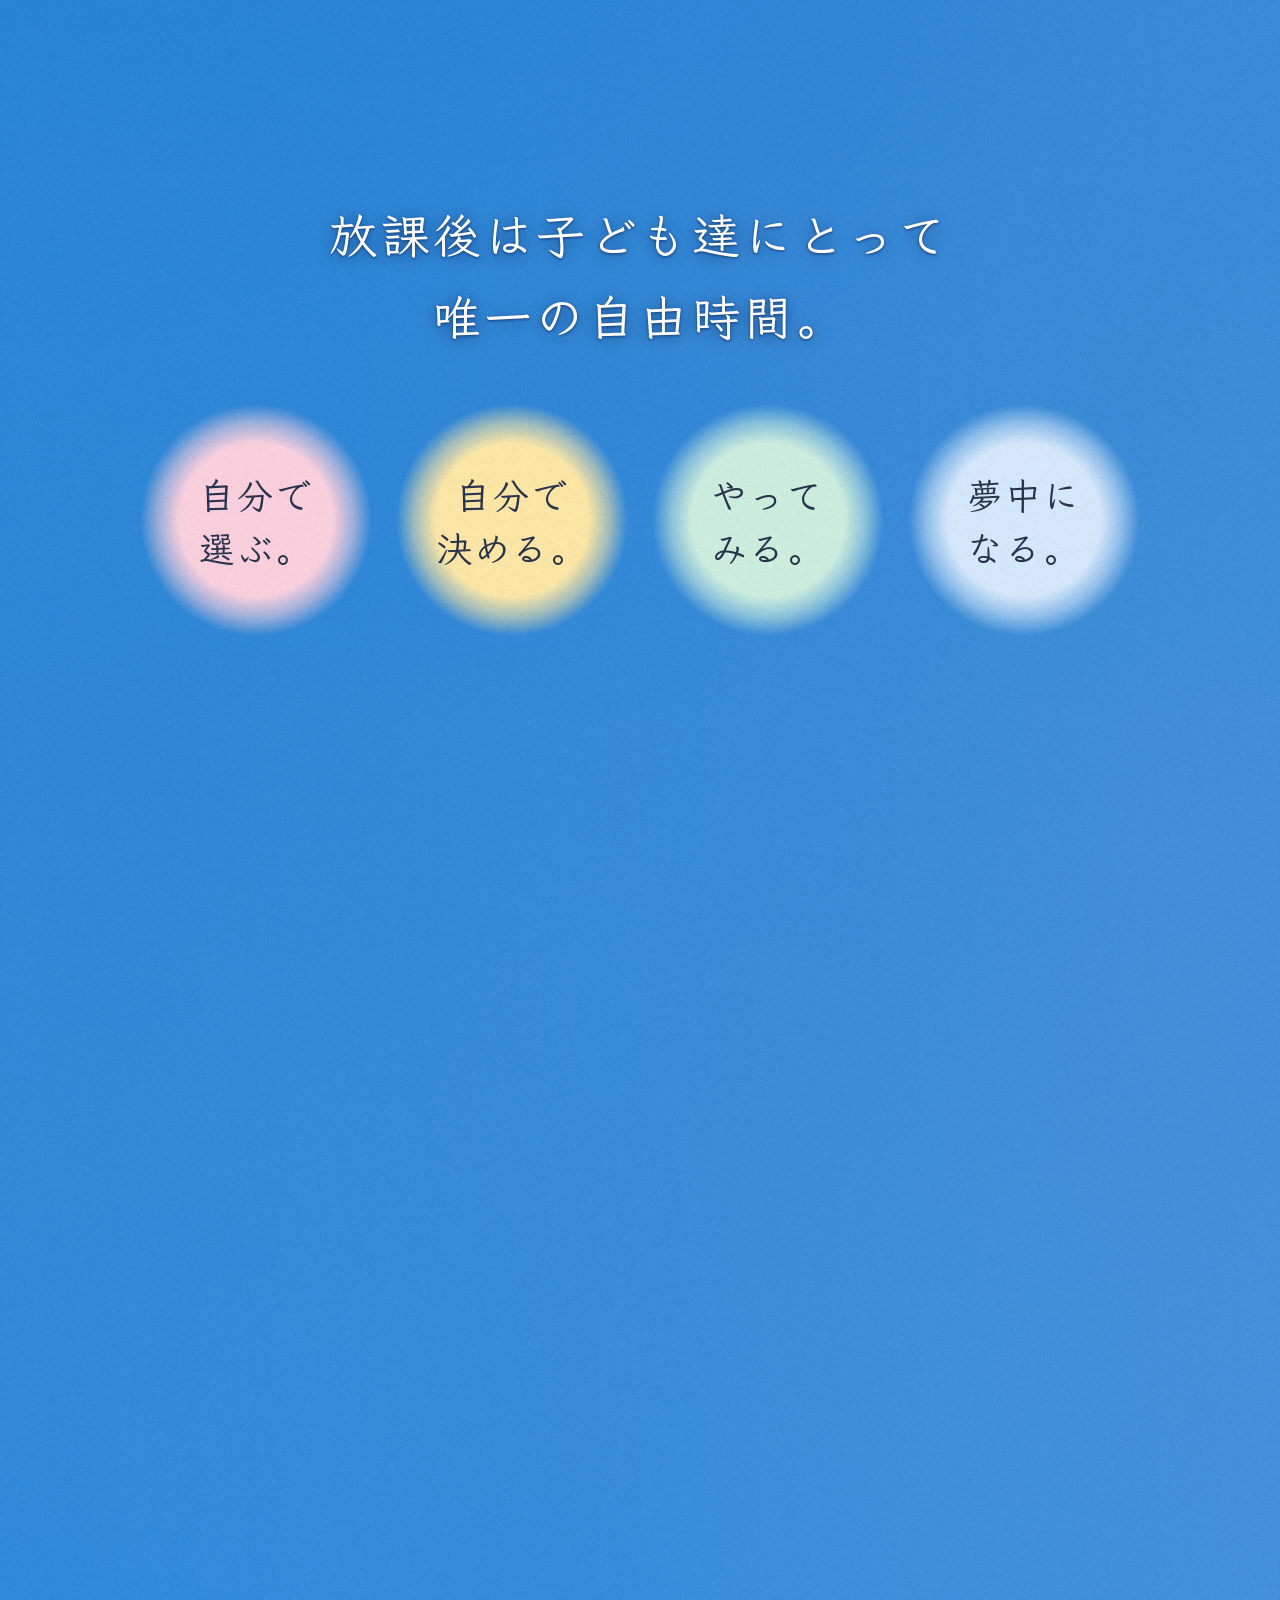
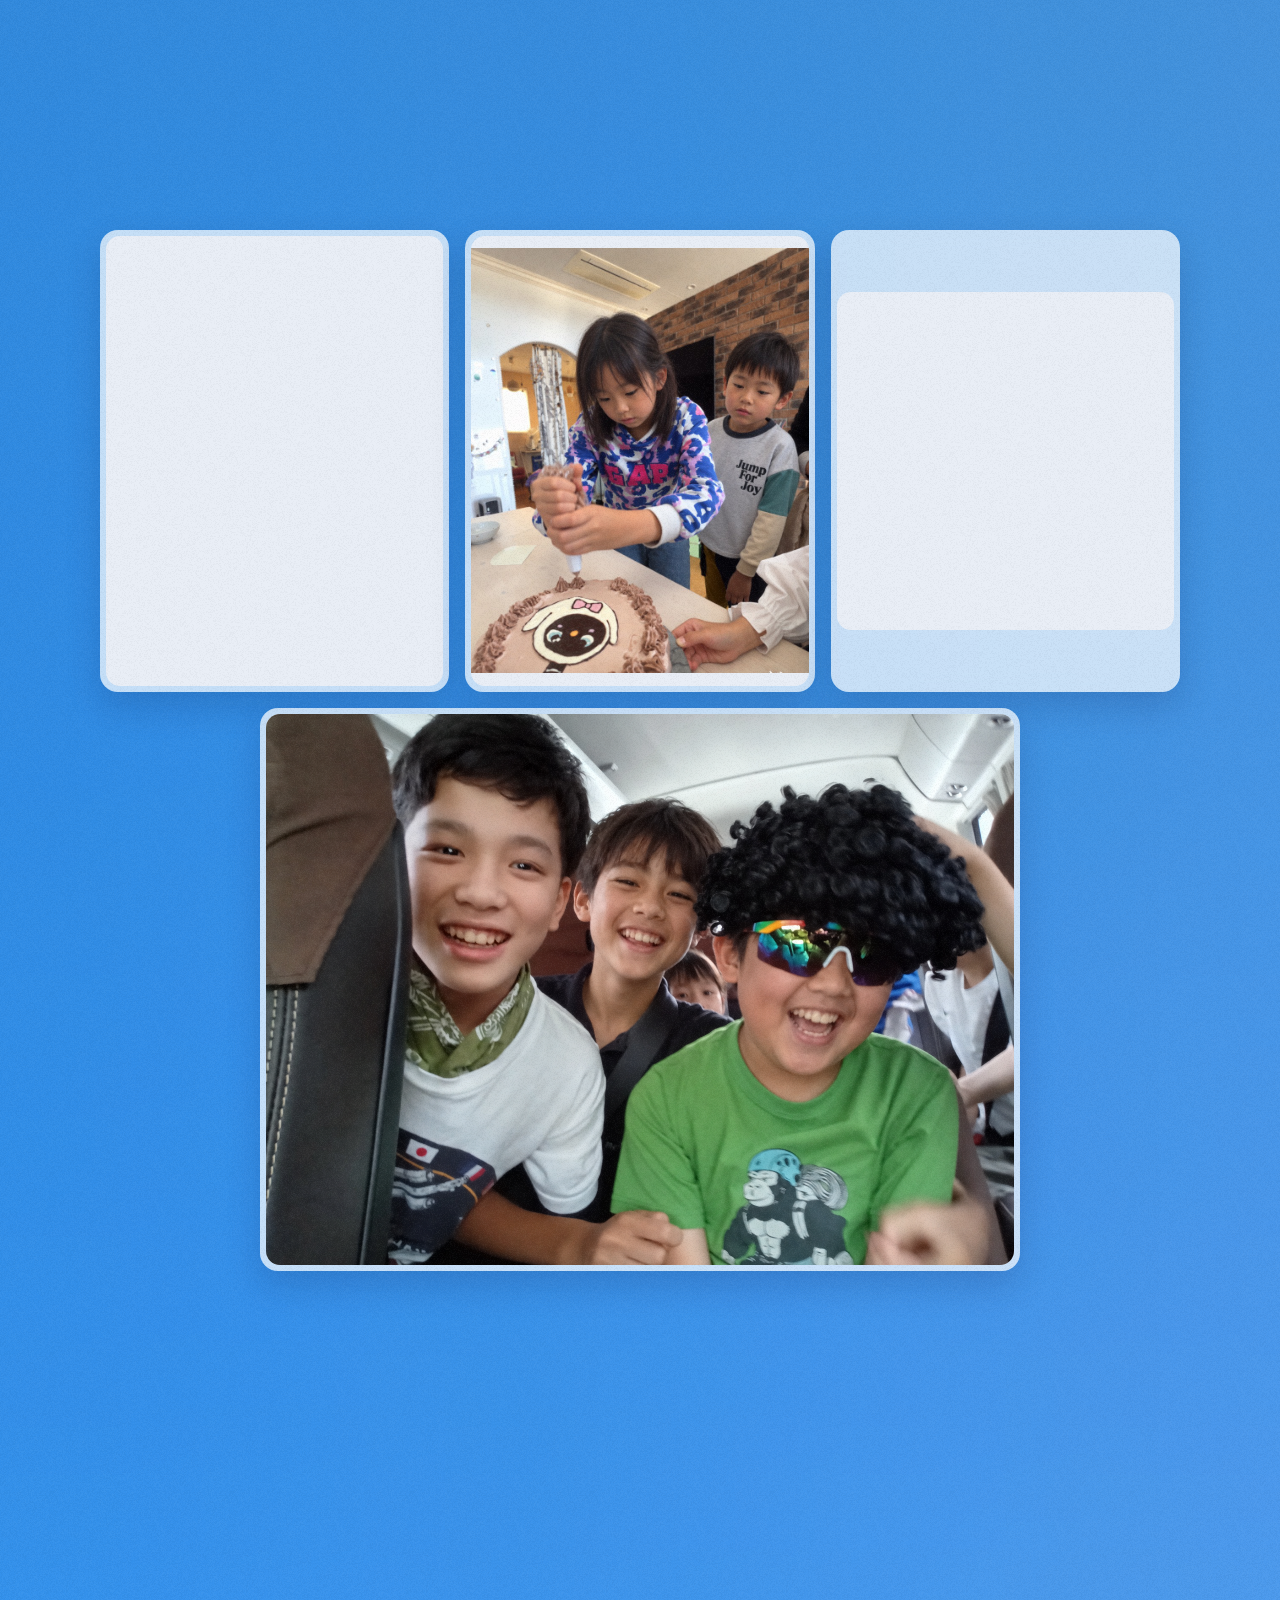
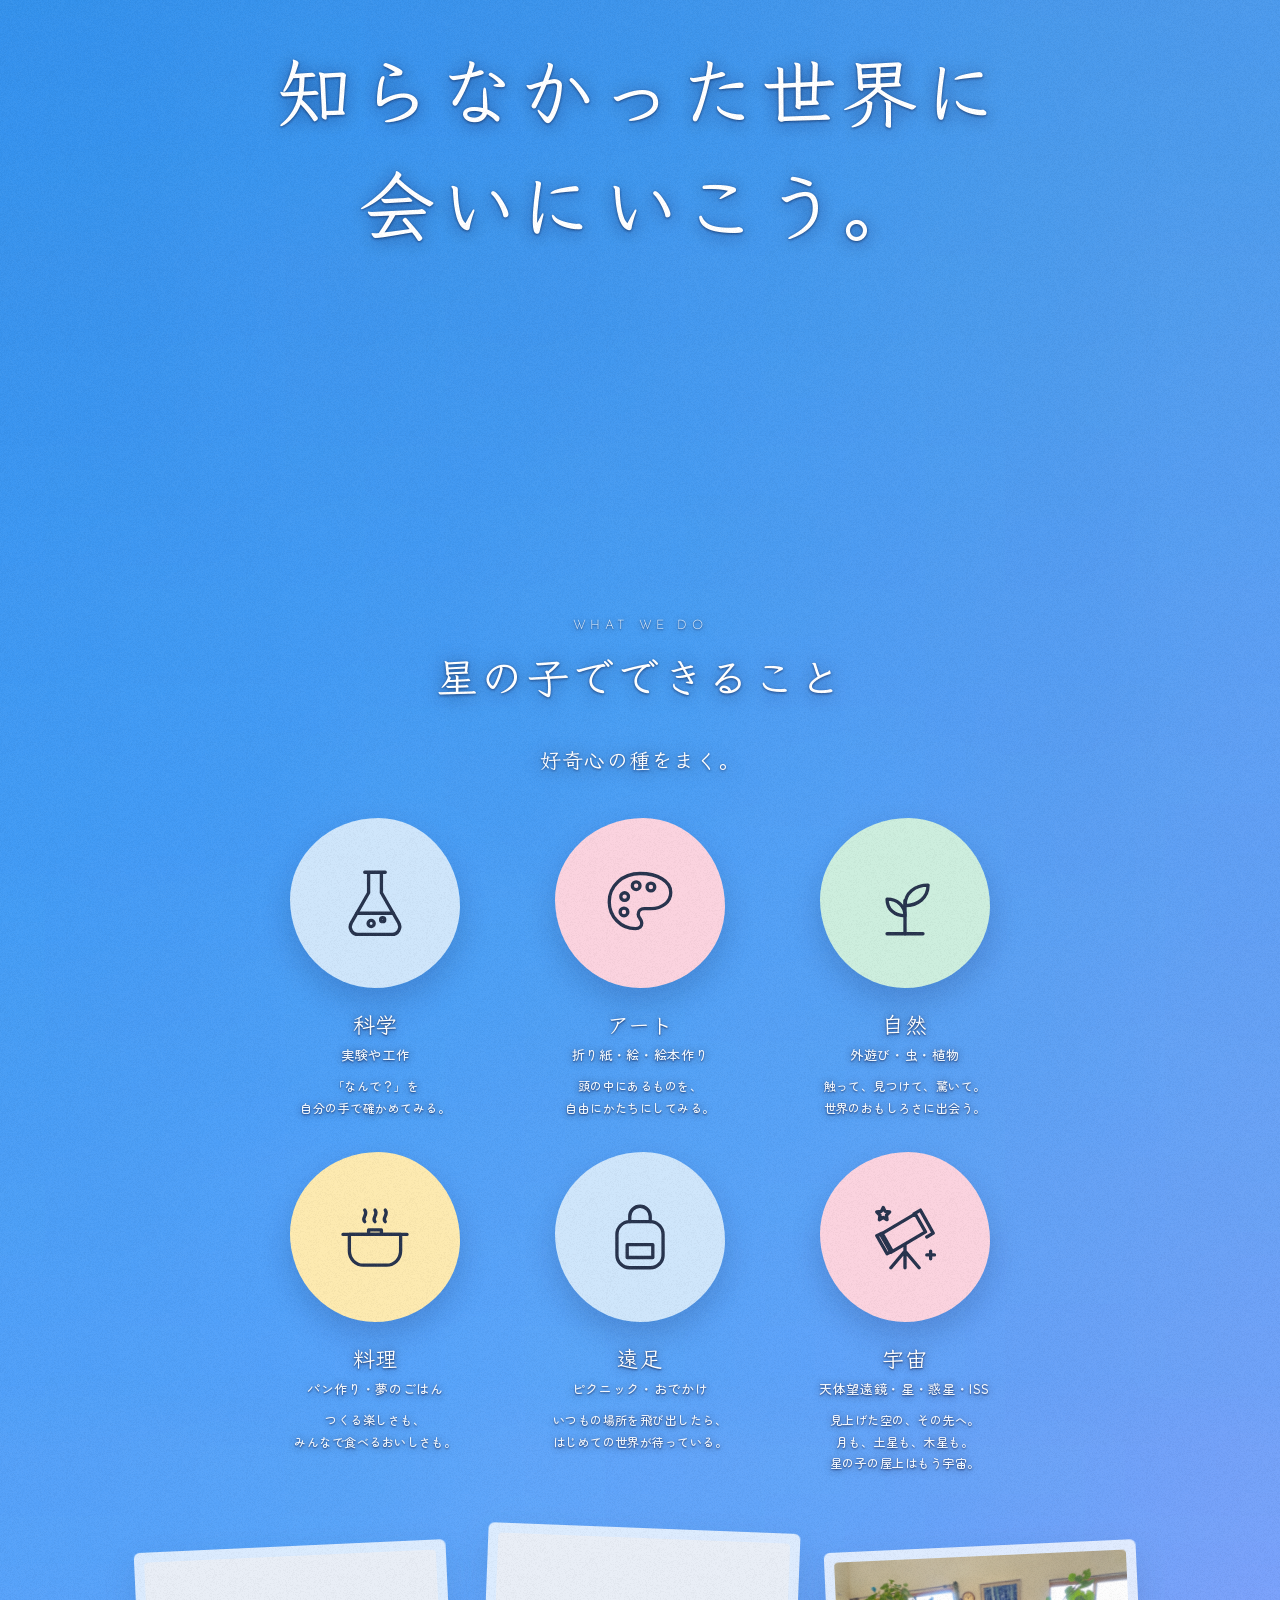
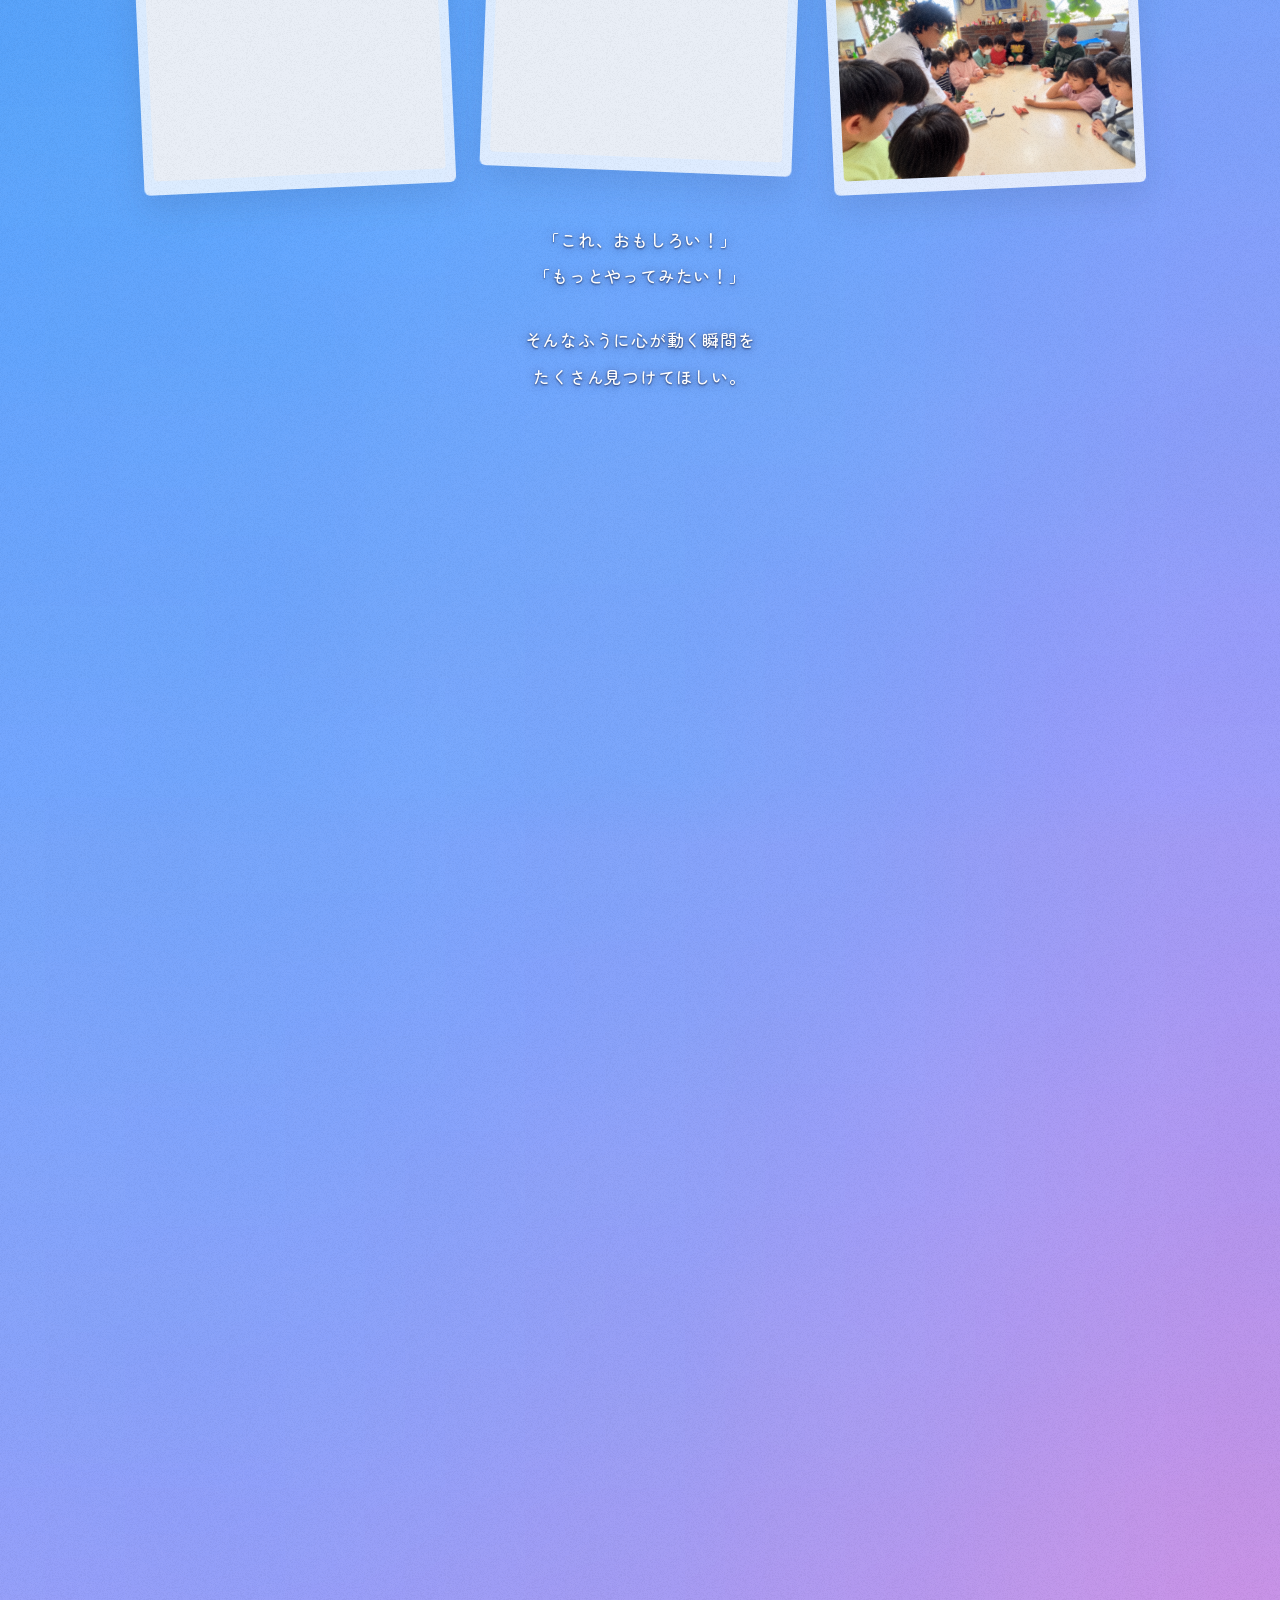
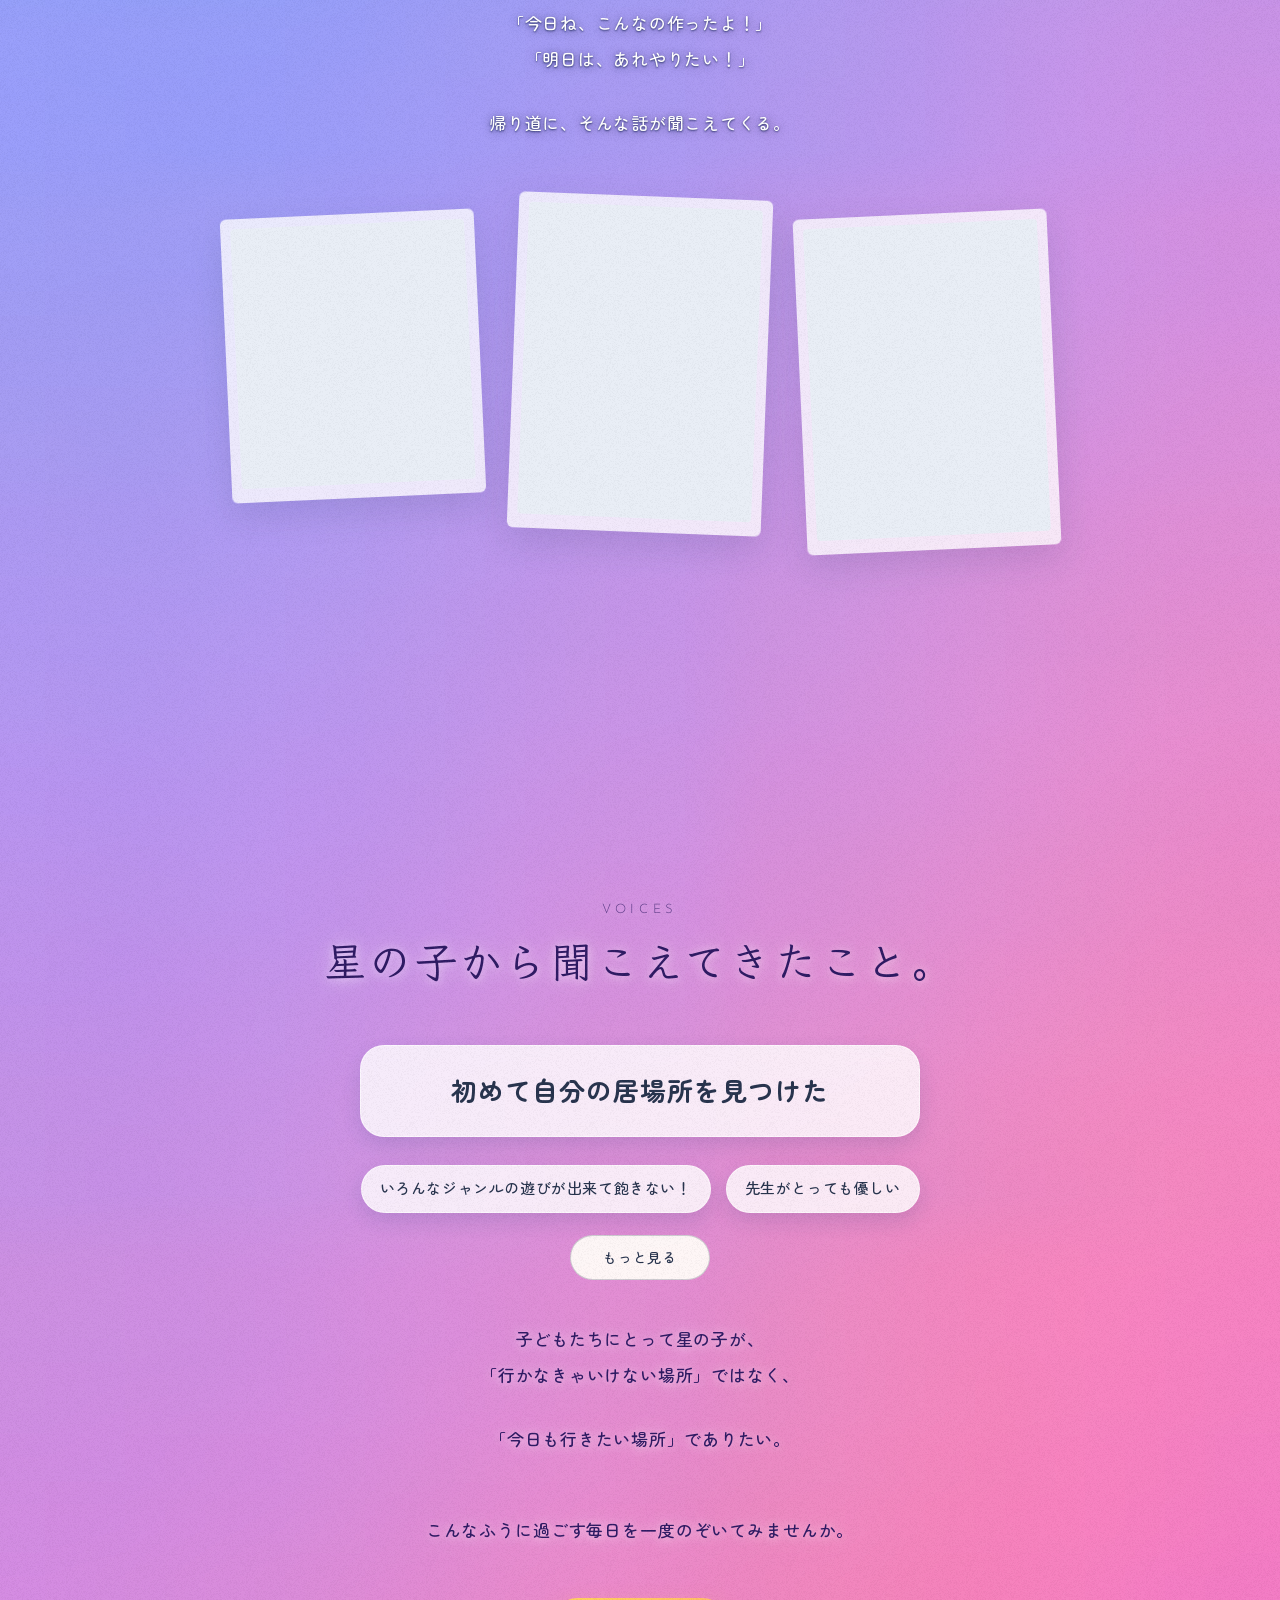
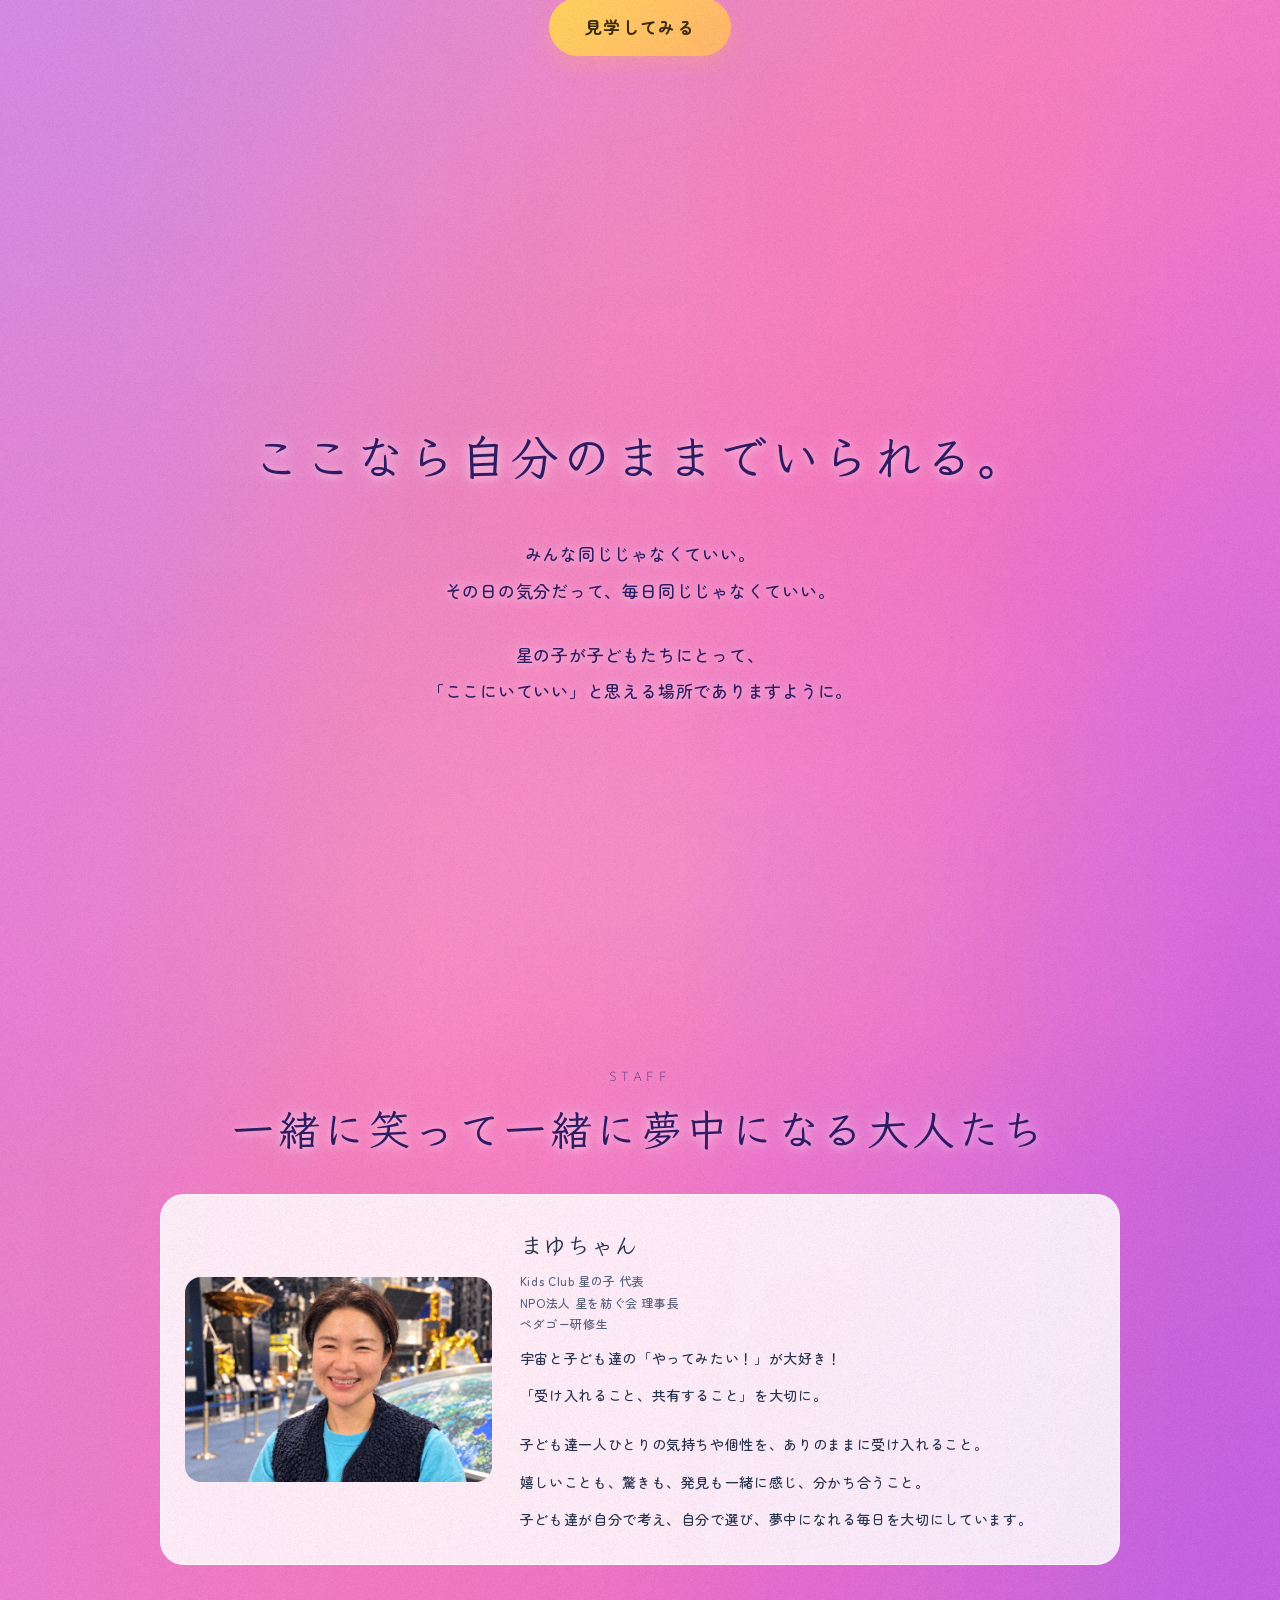
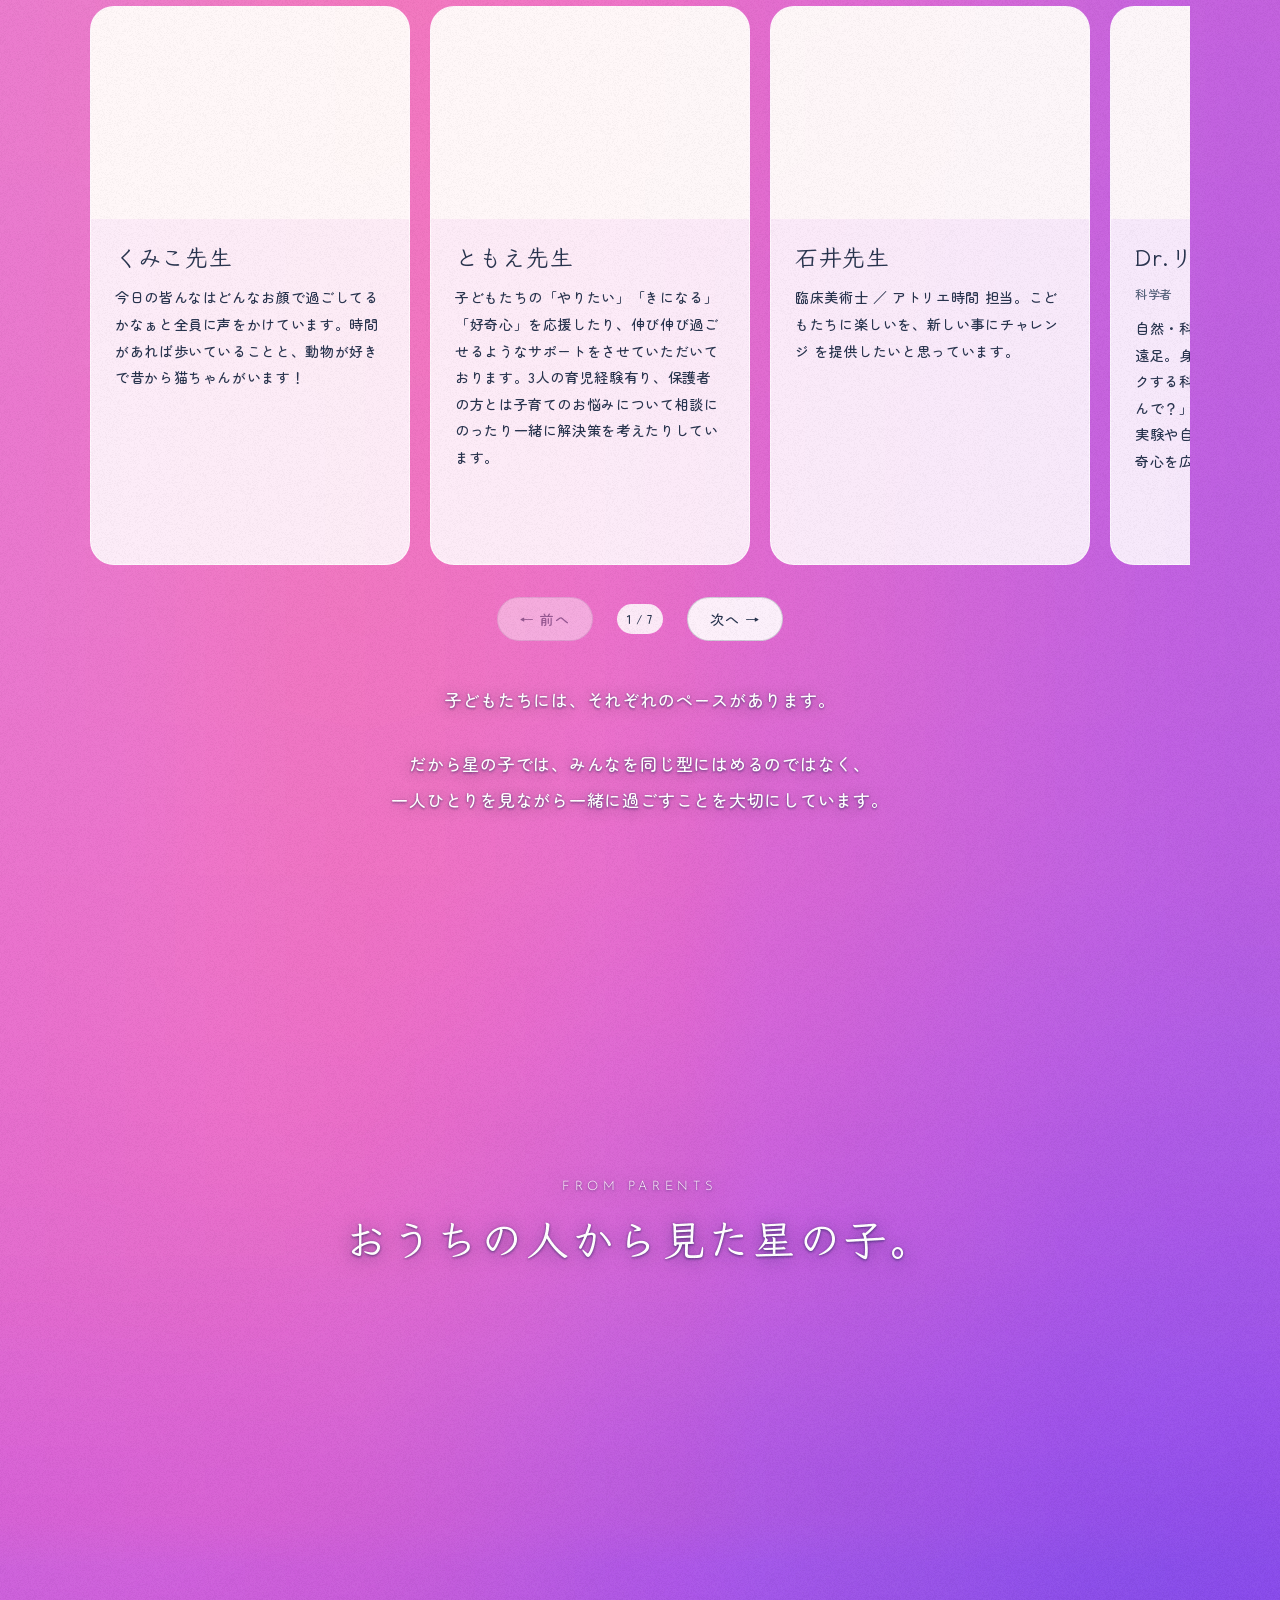
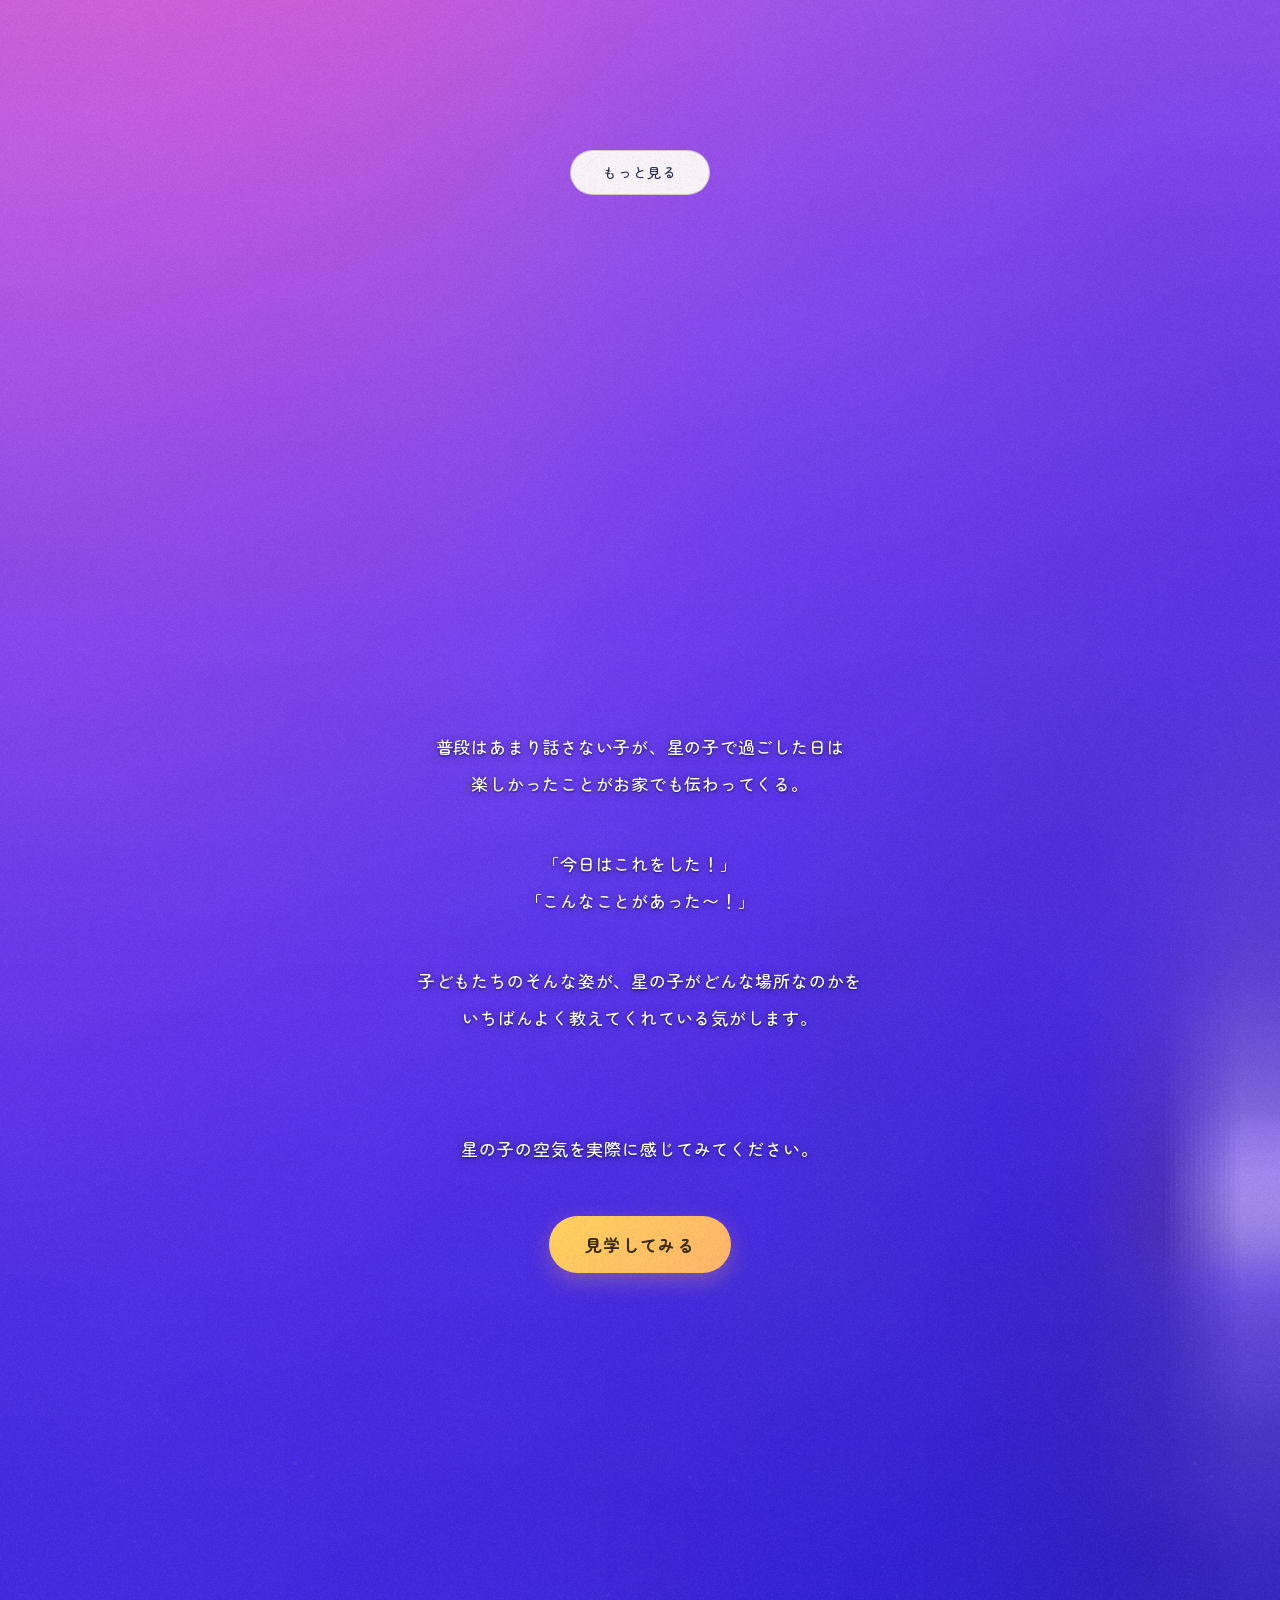
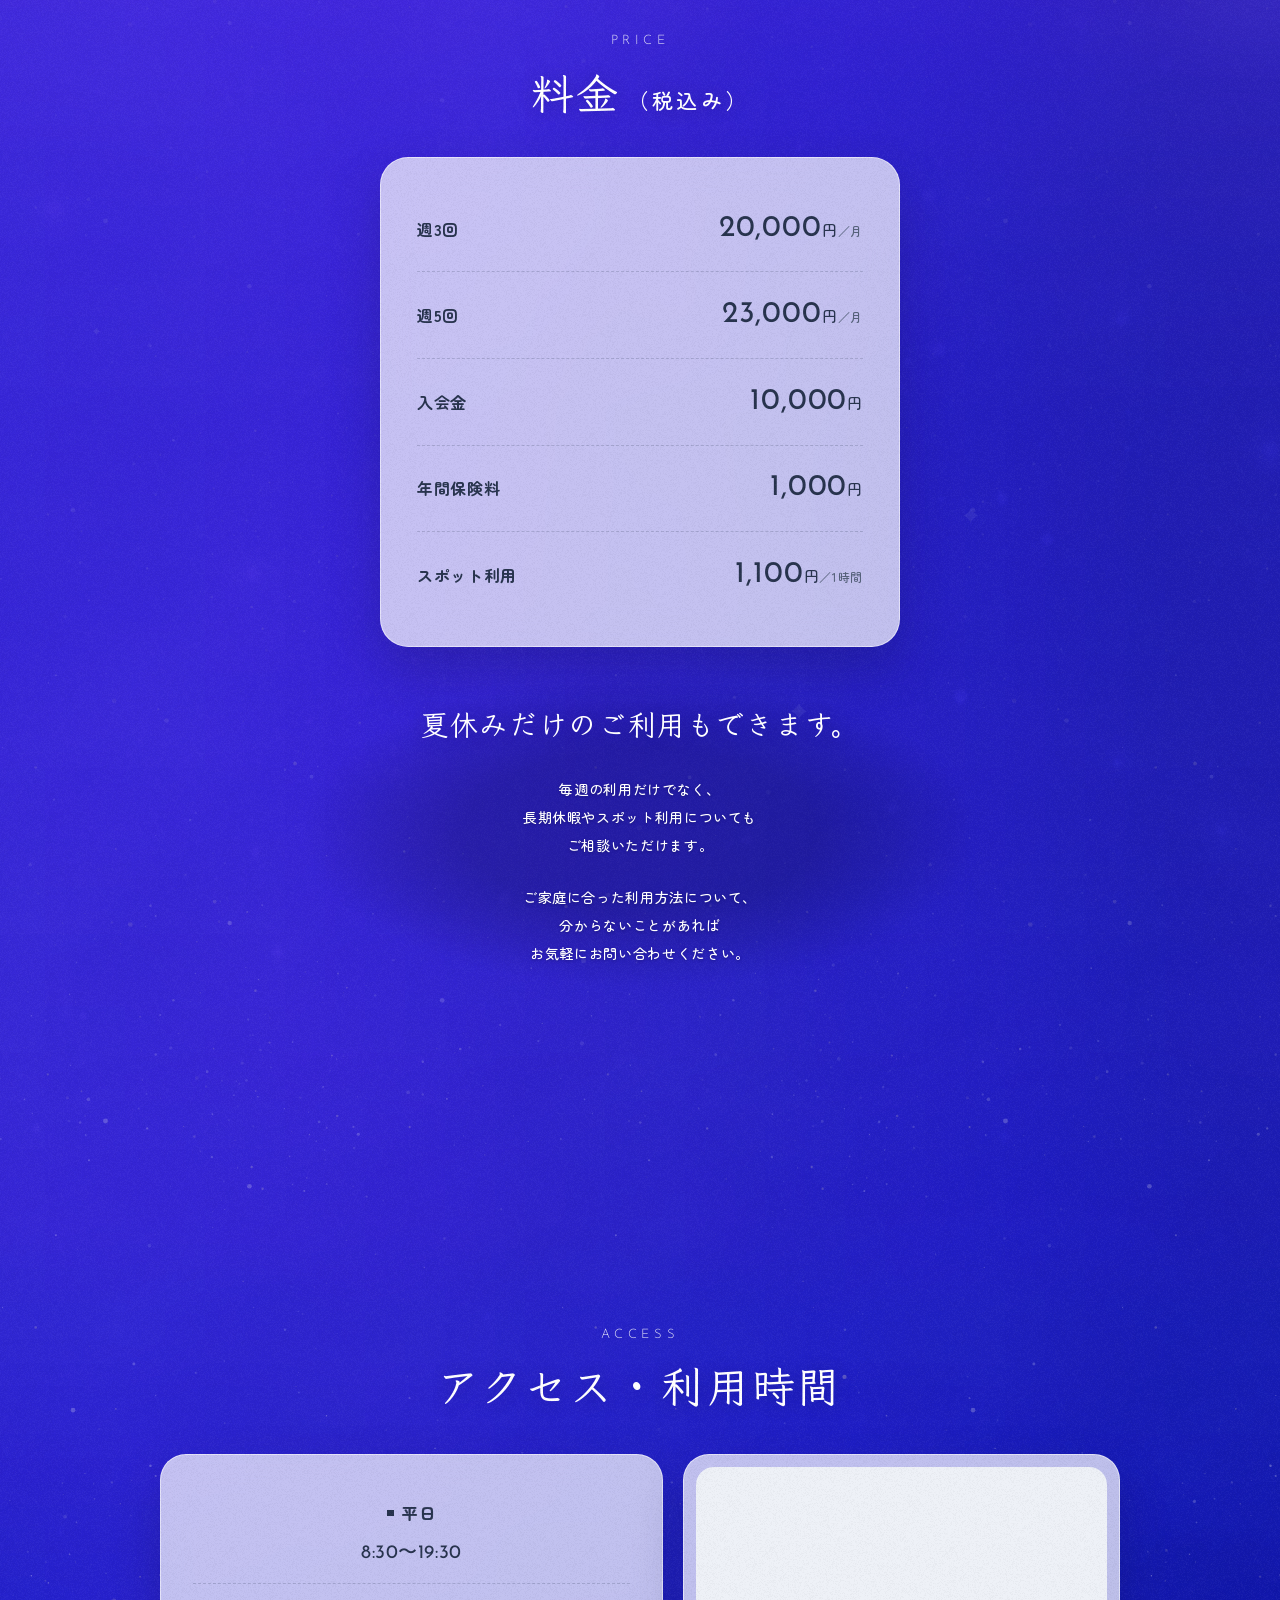
==== commit bc478e7c: "Refresh draft timestamp for approved access alignment publication" ====
--- a/compare/white-text/index.html
+++ b/compare/white-text/index.html
@@ -28,7 +28,7 @@
 .site-header{top:var(--draft-bar-height,28px)}
 @media(max-width:360px){.site-header{top:var(--draft-bar-height,48px)}}
 </style>
-<div class="draft-bar" data-nosnippet>更新：<time datetime="2026-11-11T01:15:03+09:00">2026/11/11 01:15</time>（JST）｜【要確認】は仮の内容です</div>
+<div class="draft-bar" data-nosnippet>更新：<time datetime="2026-11-11T10:14:09+09:00">2026/11/11 10:14</time>（JST）｜【要確認】は仮の内容です</div>
 <header class="site-header" data-tone="light">
   <a class="brand" href="#top" aria-label="浦和美園の民間学童 Kids Club 星の子 トップへ">
     <img class="brand-mark" src="assets/src/hoshinoko-octopus-transparent.png" alt="" width="24" height="24" decoding="async">
